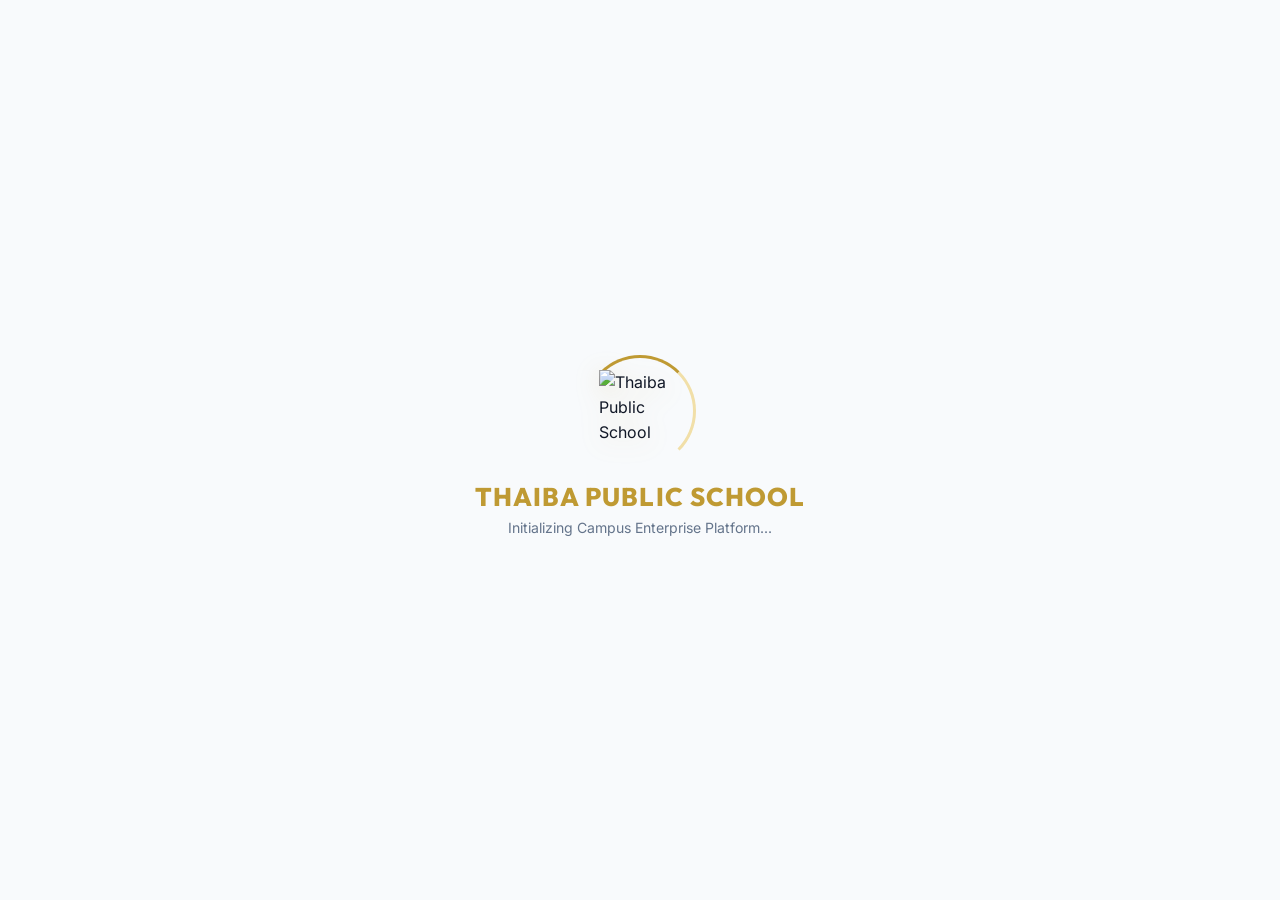
==== index.html @ f855c152 "Sync latest updates from TMS ERP: clean routing, split-screen login, enhanced modules, export utils," ====
<!DOCTYPE html>
<html lang="en">
<head>
  <meta charset="UTF-8">
  <meta name="viewport" content="width=device-width, initial-scale=1.0">
  <title>THAIBA PUBLIC SCHOOL — Enterprise Management Suite</title>
  <link rel="icon" type="image/png" href="./tps-logo.png">
  <link rel="apple-touch-icon" href="./tps-logo.png">
  <link rel="manifest" href="./manifest.json">
  <meta name="theme-color" content="#BF9A33">
  <meta name="apple-mobile-web-app-capable" content="yes">
  <meta name="apple-mobile-web-app-status-bar-style" content="default">
  <meta name="apple-mobile-web-app-title" content="TPS ERP">
  <link rel="stylesheet" href="app.css">
  <script src="https://unpkg.com/lucide@latest"></script>
  <script src="https://cdn.jsdelivr.net/npm/@supabase/supabase-js@2"></script>
  <script src="https://cdnjs.cloudflare.com/ajax/libs/qrcodejs/1.0.0/qrcode.min.js"></script>
</head>
<body>
  <div id="app-root">
    <div style="height: 100vh; display: flex; align-items: center; justify-content: center; flex-direction: column; gap: 20px; background: #f8fafc;">
      <div class="tms-animated-loader">
        <div class="tms-loader-emblem-wrap" style="position: relative; width: 100px; height: 100px; display: flex; align-items: center; justify-content: center;">
          <div class="tms-loader-aura"></div>
          <img src="tps-logo.png" alt="Thaiba Public School" class="tms-loader-img" style="width: 82px; height: 82px; object-fit: contain; position: relative; z-index: 2;">
        </div>
        <div style="font-family: 'Outfit', sans-serif; font-size: 1.6rem; font-weight: 800; color: #BF9A33; letter-spacing: 0.04em; margin-top: 16px;">
          THAIBA PUBLIC SCHOOL
        </div>
        <p class="tms-loader-text" style="color: #64748b; font-size: 0.88rem; margin: 0;">Initializing Campus Enterprise Platform...</p>
      </div>
    </div>
  </div>

  <script type="module" src="app.js"></script>
  <script>
    if ('serviceWorker' in navigator) {
      window.addEventListener('load', () => {
        navigator.serviceWorker.register('./sw.js')
          .then((reg) => {
            reg.update().catch(() => {});
          })
          .catch((err) => console.log('SW registration skipped:', err));
      });
    }
  </script>
</body>
</html>
---- app.css ----
/* ==========================================================================
   THAIBA PUBLIC SCHOOL — Enterprise Design Engine & Print Engine
   UI/UX PRO-MAX: Ultra-Luxury Light Theme, Micro-Animations, Glassmorphism,
   High-Precision Typography, Smooth Transitions & A4 Document Engine
   ========================================================================== */

@import url('https://fonts.googleapis.com/css2?family=Inter:wght@300;400;500;600;700;800&family=JetBrains+Mono:wght@400;500;600;700&family=Outfit:wght@400;500;600;700;800;900&family=Plus+Jakarta+Sans:wght@300;400;500;600;700;800;900&display=swap');

:root {
  /* Exact Specified Visual Identity Tokens */
  --bg-canvas: #F7F9FC;
  --bg-canvas-subtle: #EDF2F7;
  --surface: #FFFFFF;
  --bg-card: #FFFFFF;
  --bg-card-hover: #FFFFFF;
  --bg-sidebar: #FFFFFF;
  --bg-topbar: rgba(255, 255, 255, 0.92);
  --bg-subtle: #F7F9FC;

  /* Brand & Semantic Colors */
  --primary: #BF9A33;
  --primary-hover: #A68326;
  --primary-light: #FBF7EE;
  --primary-subtle: #FDFBF7;
  --primary-dark: #7A611C;
  --primary-glow: rgba(191, 154, 51, 0.22);

  --text-primary: #111827;
  --text-main: #111827;
  --text-secondary: #64748B;
  --text-muted: #64748B;
  --text-subtle: #94A3B8;

  --border: #E8EDF3;
  --border-color: #E8EDF3;
  --border-subtle: #F1F5F9;
  --border-focus: #BF9A33;

  --success: #BF9A33;
  --warning: #F59E0B;
  --danger: #EF4444;
  --info: #3B82F6;
  --accent: #8B5CF6;

  /* Additional Palette Accents */
  --sapphire: #3B82F6;
  --sapphire-light: #EFF6FF;
  --emerald: #BF9A33;
  --emerald-light: #DCFCE7;
  --amber: #F59E0B;
  --amber-light: #FEF3C7;
  --rose: #EF4444;
  --rose-light: #FEE2E2;
  --purple: #8B5CF6;
  --purple-light: #F5F3FF;

  /* Premium Linear/Stripe Multi-Layer Shadows */
  --shadow-xs: 0 1px 2px rgba(17, 24, 39, 0.04);
  --shadow-sm: 0 1px 3px rgba(17, 24, 39, 0.05), 0 1px 2px rgba(17, 24, 39, 0.03);
  --shadow-md: 0 4px 14px -2px rgba(17, 24, 39, 0.06), 0 2px 6px -1px rgba(17, 24, 39, 0.03);
  --shadow-lg: 0 10px 25px -4px rgba(17, 24, 39, 0.08), 0 4px 10px -2px rgba(17, 24, 39, 0.03);
  --shadow-xl: 0 20px 35px -6px rgba(17, 24, 39, 0.10), 0 8px 16px -4px rgba(17, 24, 39, 0.04);
  --shadow-glow: 0 0 24px rgba(191, 154, 51, 0.22);

  /* Typography Stacks */
  --font-sans: 'Inter', system-ui, -apple-system, BlinkMacSystemFont, "Segoe UI", Roboto, sans-serif;
  --font-display: 'Inter', -apple-system, BlinkMacSystemFont, "Segoe UI", Roboto, sans-serif;
  --font-mono: 'JetBrains Mono', monospace;

  /* Layout Constants */
  --sidebar-width: 260px;
  --sidebar-collapsed-width: 72px;
  --topbar-height: 72px;
  --content-max-width: 1600px;
  --radius-xs: 6px;
  --radius-sm: 8px;
  --radius-md: 10px;
  --radius-lg: 16px;
  --radius-xl: 20px;
  --radius-full: 9999px;

  /* Transitions */
  --transition-fast: 0.15s cubic-bezier(0.4, 0, 0.2, 1);
  --transition-smooth: 0.25s cubic-bezier(0.16, 1, 0.3, 1);
  --transition-spring: 0.35s cubic-bezier(0.34, 1.56, 0.64, 1);
}

/* Institutional Color Theme Accents (All Light Luxury) */
[data-theme="sapphire"] {
  --primary-h: 217;
  --primary: #2563eb;
  --primary-hover: #1d4ed8;
  --primary-light: #eff6ff;
  --primary-subtle: #f0f7ff;
  --primary-dark: #1e40af;
  --border-focus: #2563eb;
  --shadow-glow: 0 0 24px rgba(37, 99, 235, 0.25);
}

[data-theme="burgundy"] {
  --primary-h: 350;
  --primary: #991b1b;
  --primary-hover: #7f1d1d;
  --primary-light: #fee2e2;
  --primary-subtle: #fef2f2;
  --primary-dark: #7f1d1d;
  --border-focus: #991b1b;
  --shadow-glow: 0 0 24px rgba(153, 27, 27, 0.25);
}

/* Base Reset & Smooth Scroll */
*, *::before, *::after {
  box-sizing: border-box;
  margin: 0;
  padding: 0;
}

html {
  scroll-behavior: smooth;
  height: 100%;
}

body {
  height: 100%;
  font-family: var(--font-sans);
  background-color: var(--bg-canvas);
  color: var(--text-main);
  line-height: 1.55;
  -webkit-font-smoothing: antialiased;
  -moz-osx-font-smoothing: grayscale;
  overflow-x: hidden;
  position: relative;
}

/* Luxury Light Ambient Mesh Background */
.ambient-mesh {
  position: fixed;
  inset: 0;
  pointer-events: none;
  z-index: -1;
  overflow: hidden;
  opacity: 0.75;
}

.mesh-glow-1 {
  position: absolute;
  top: -160px;
  right: -80px;
  width: 700px;
  height: 700px;
  border-radius: 50%;
  background: radial-gradient(circle, rgba(191, 154, 51, 0.10) 0%, rgba(191, 154, 51, 0) 70%);
  filter: blur(80px);
  animation: floatOrb 18s ease-in-out infinite alternate;
}

.mesh-glow-2 {
  position: absolute;
  bottom: -200px;
  left: 5%;
  width: 750px;
  height: 750px;
  border-radius: 50%;
  background: radial-gradient(circle, rgba(37, 99, 235, 0.07) 0%, rgba(37, 99, 235, 0) 70%);
  filter: blur(90px);
  animation: floatOrb2 22s ease-in-out infinite alternate;
}

@keyframes floatOrb {
  0% { transform: translate(0, 0) scale(1); }
  50% { transform: translate(-30px, 40px) scale(1.05); }
  100% { transform: translate(20px, -20px) scale(0.96); }
}

@keyframes floatOrb2 {
  0% { transform: translate(0, 0) scale(1); }
  50% { transform: translate(40px, -30px) scale(1.08); }
  100% { transform: translate(-20px, 30px) scale(0.95); }
}

/* Subtle Geometric Dot Pattern Overlay */
body::before {
  content: '';
  position: fixed;
  inset: 0;
  background-image: radial-gradient(rgba(148, 163, 184, 0.18) 1px, transparent 1px);
  background-size: 24px 24px;
  pointer-events: none;
  z-index: -1;
  opacity: 0.6;
}

/* Headings & Display Fonts */
h1, h2, h3, h4, h5, h6 {
  font-family: var(--font-display);
  font-weight: 700;
  letter-spacing: -0.025em;
  color: var(--text-main);
  line-height: 1.25;
}

code, pre, .font-mono {
  font-family: var(--font-mono);
  letter-spacing: -0.01em;
}

a {
  color: inherit;
  text-decoration: none;
  transition: color var(--transition-fast);
}

/* ==========================================================================
   APP SHELL LAYOUT (Ultra-Crisp Light Architecture)
   ========================================================================== */
.app-container {
  display: flex;
  height: 100vh;
  overflow: hidden;
  background: var(--bg-canvas);
}

/* Sidebar */
.app-sidebar {
  width: var(--sidebar-width);
  background: #ffffff;
  color: #1e293b;
  display: flex;
  flex-direction: column;
  flex-shrink: 0;
  border-right: 1px solid var(--border-color);
  transition: width var(--transition-smooth), transform var(--transition-smooth);
  z-index: 50;
  box-shadow: 2px 0 16px rgba(15, 23, 42, 0.02);
}

.sidebar-header {
  height: var(--topbar-height);
  display: flex;
  align-items: center;
  justify-content: space-between;
  gap: 12px;
  padding: 0 16px;
  border-bottom: 1px solid var(--border-color);
  background: linear-gradient(180deg, #ffffff 0%, #fcfdfe 100%);
  position: relative;
}

.sidebar-brand-box {
  display: flex;
  align-items: center;
  gap: 12px;
  min-width: 0;
  flex: 1;
}

.sidebar-collapse-btn {
  width: 28px;
  height: 28px;
  border-radius: 6px;
  border: 1px solid var(--border-color);
  background: #ffffff;
  color: #64748b;
  display: inline-flex;
  align-items: center;
  justify-content: center;
  cursor: pointer;
  transition: all 0.15s ease;
  padding: 0;
  flex-shrink: 0;
}

.sidebar-collapse-btn:hover {
  background: #FBF7EE;
  color: #BF9A33;
  border-color: #a7f3d0;
  transform: scale(1.06);
}

.sidebar-collapse-btn i, .sidebar-collapse-btn svg {
  width: 16px;
  height: 16px;
}

.brand-badge {
  background: linear-gradient(135deg, #BF9A33 0%, #8C6E1E 100%);
  color: #fff;
  font-family: var(--font-display);
  font-weight: 900;
  font-size: 1.05rem;
  padding: 8px 12px;
  border-radius: var(--radius-md);
  box-shadow: 0 4px 14px rgba(191, 154, 51, 0.35);
  display: inline-flex;
  align-items: center;
  justify-content: center;
  position: relative;
  overflow: hidden;
}

.brand-badge::after {
  content: '';
  position: absolute;
  top: -50%;
  left: -50%;
  width: 200%;
  height: 200%;
  background: linear-gradient(60deg, transparent 40%, rgba(255, 255, 255, 0.25) 50%, transparent 60%);
  transform: rotate(25deg);
  animation: shineSheen 6s infinite;
}

@keyframes shineSheen {
  0%, 80% { transform: translateX(-100%) rotate(25deg); }
  100% { transform: translateX(100%) rotate(25deg); }
}

.brand-info h2 {
  font-size: 0.95rem;
  color: #0f172a;
  letter-spacing: 0.03em;
  font-weight: 800;
  line-height: 1.2;
}

.brand-info p {
  font-size: 0.72rem;
  color: #64748b;
  font-weight: 500;
}

.sidebar-nav {
  flex: 1;
  overflow-y: auto;
  padding: 16px 12px;
}

.sidebar-nav::-webkit-scrollbar {
  width: 4px;
}
.sidebar-nav::-webkit-scrollbar-thumb {
  background: #cbd5e1;
  border-radius: 4px;
}

.sidebar-group-title {
  font-size: 0.68rem;
  text-transform: uppercase;
  letter-spacing: 0.08em;
  color: #94a3b8;
  padding: 12px 14px 6px;
  font-weight: 800;
}

.nav-item {
  display: flex;
  align-items: center;
  gap: 12px;
  padding: 10px 14px;
  border-radius: var(--radius-md);
  color: #475569;
  font-size: 0.88rem;
  font-weight: 600;
  transition: all var(--transition-fast);
  margin-bottom: 3px;
  cursor: pointer;
  position: relative;
  border: 1px solid transparent;
}

.nav-item:hover {
  background: #f8fafc;
  color: #0f172a;
  border-color: #f1f5f9;
  transform: translateX(3px);
}

.nav-item.active {
  background: linear-gradient(90deg, #FBF7EE 0%, #FDFBF7 100%);
  color: #8C6E1E;
  font-weight: 700;
  border-color: #d1fae5;
  box-shadow: 0 2px 8px rgba(191, 154, 51, 0.08);
}

.nav-item.active::before {
  content: '';
  position: absolute;
  left: 0;
  top: 15%;
  bottom: 15%;
  width: 4px;
  border-radius: 0 4px 4px 0;
  background: #BF9A33;
}

.nav-item i, .nav-item svg {
  width: 18px;
  height: 18px;
  flex-shrink: 0;
  transition: transform var(--transition-fast);
}

.nav-item:hover i, .nav-item:hover svg {
  transform: scale(1.1);
  color: var(--primary);
}

.sidebar-footer {
  padding: 12px 14px;
  border-top: 1px solid var(--border-color);
  background: #fafbfc;
}

.user-footer-wrap {
  display: flex;
  align-items: center;
  justify-content: space-between;
  gap: 8px;
  width: 100%;
}

.user-mini-card {
  display: flex;
  align-items: center;
  gap: 10px;
}

.user-mini-card img {
  width: 38px;
  height: 38px;
  border-radius: var(--radius-full);
  border: 2px solid #BF9A33;
  object-fit: cover;
  box-shadow: 0 2px 8px rgba(0, 0, 0, 0.08);
}

.user-details-mini .name {
  font-size: 0.85rem;
  font-weight: 700;
  color: #0f172a;
}

.user-details-mini .role {
  font-size: 0.72rem;
  color: #64748b;
  font-weight: 500;
}

/* App Main Body */
.app-main {
  flex: 1;
  display: flex;
  flex-direction: column;
  min-width: 0;
  height: 100vh;
  overflow: hidden;
}

/* Topbar */
.app-topbar {
  height: var(--topbar-height);
  background: var(--bg-topbar);
  backdrop-filter: blur(16px);
  -webkit-backdrop-filter: blur(16px);
  border-bottom: 1px solid var(--border-color);
  display: flex;
  align-items: center;
  justify-content: space-between;
  padding: 0 28px;
  z-index: 40;
  flex-shrink: 0;
  box-shadow: 0 1px 4px rgba(15, 23, 42, 0.02);
}

.topbar-left {
  display: flex;
  align-items: center;
  gap: 16px;
}

.icon-btn {
  background: #ffffff;
  border: 1px solid var(--border-color);
  width: 40px;
  height: 40px;
  border-radius: var(--radius-md);
  display: inline-flex;
  align-items: center;
  justify-content: center;
  color: var(--text-muted);
  cursor: pointer;
  transition: all var(--transition-fast);
  box-shadow: var(--shadow-xs);
}

.icon-btn:hover {
  background: #ffffff;
  color: var(--text-main);
  border-color: #cbd5e1;
  box-shadow: var(--shadow-sm);
  transform: translateY(-1px);
}

.icon-btn:active {
  transform: scale(0.96);
}

.search-bar-trigger {
  display: flex;
  align-items: center;
  gap: 12px;
  background: #ffffff;
  border: 1.5px solid var(--border-color);
  padding: 8px 16px;
  border-radius: 12px;
  color: var(--text-muted);
  font-size: 0.86rem;
  font-weight: 500;
  cursor: pointer;
  width: 380px;
  max-width: 100%;
  transition: all var(--transition-fast);
  box-shadow: 0 1px 3px rgba(15, 23, 42, 0.03);
}

.search-bar-trigger:hover {
  border-color: #BF9A33;
  background: #fcfdfd;
  box-shadow: 0 0 0 3px rgba(191, 154, 51, 0.08), 0 2px 8px rgba(15, 23, 42, 0.04);
  color: var(--text-main);
  transform: translateY(-1px);
}

.kbd-shortcut {
  margin-left: auto;
  font-family: var(--font-mono);
  font-size: 0.7rem;
  background: #f1f5f9;
  border: 1px solid #e2e8f0;
  padding: 2px 7px;
  border-radius: 6px;
  color: #64748b;
  font-weight: 700;
  letter-spacing: 0.03em;
}

.topbar-right {
  display: flex;
  align-items: center;
  gap: 12px;
}

.ticker-badge {
  display: flex;
  align-items: center;
  gap: 8px;
  background: #FBF7EE;
  border: 1px solid #bbf7d0;
  color: #166534;
  font-size: 0.78rem;
  font-weight: 700;
  padding: 6px 14px;
  border-radius: var(--radius-full);
  box-shadow: 0 1px 3px rgba(191, 154, 51, 0.08);
}

/* App Viewport Container */
.app-viewport {
  flex: 1;
  overflow-y: auto;
  padding: 30px;
  position: relative;
  animation: viewportEnter 0.35s cubic-bezier(0.16, 1, 0.3, 1);
}

@keyframes viewportEnter {
  from {
    opacity: 0;
    transform: translateY(6px);
  }
  to {
    opacity: 1;
    transform: translateY(0);
  }
}

.app-viewport::-webkit-scrollbar {
  width: 6px;
}
.app-viewport::-webkit-scrollbar-thumb {
  background: #cbd5e1;
  border-radius: 6px;
}

/* ==========================================================================
   CARDS, CONTAINERS & GLASSMORPHISM
   ========================================================================== */
.card {
  background: #ffffff;
  border: 1px solid var(--border-color);
  border-radius: var(--radius-lg);
  padding: 24px;
  box-shadow: var(--shadow-sm);
  transition: all var(--transition-smooth);
  position: relative;
  overflow: visible;
}

.card:hover {
  box-shadow: var(--shadow-md);
  border-color: #cbd5e1;
  transform: translateY(-1.5px);
}

.card-header {
  display: flex;
  align-items: center;
  justify-content: space-between;
  margin-bottom: 20px;
  padding-bottom: 14px;
  border-bottom: 1px solid #f1f5f9;
  flex-wrap: wrap;
  gap: 12px;
}

.card-title {
  font-size: 1.2rem;
  font-weight: 800;
  letter-spacing: -0.02em;
  color: #0f172a;
}

.card-desc {
  font-size: 0.85rem;
  color: var(--text-muted);
  margin-top: 2px;
}

/* ==========================================================================
   KPI SUMMARY CARDS (Pro-Max Visuals)
   ========================================================================== */
.kpi-grid {
  display: grid;
  grid-template-columns: repeat(auto-fit, minmax(230px, 1fr));
  gap: 20px;
  margin-bottom: 28px;
}

.kpi-card {
  background: #ffffff;
  border: 1px solid var(--border-color);
  border-radius: var(--radius-lg);
  padding: 22px;
  display: flex;
  align-items: center;
  gap: 18px;
  position: relative;
  overflow: hidden;
  box-shadow: var(--shadow-sm);
  transition: all var(--transition-smooth);
}

.kpi-card::after {
  content: '';
  position: absolute;
  top: 0;
  left: 0;
  right: 0;
  height: 3px;
  background: transparent;
  transition: background var(--transition-smooth);
}

.kpi-card:hover {
  transform: translateY(-3px);
  box-shadow: var(--shadow-lg);
  border-color: #cbd5e1;
}

.kpi-card:hover::after {
  background: linear-gradient(90deg, #BF9A33, #38bdf8);
}

.kpi-icon {
  width: 52px;
  height: 52px;
  border-radius: var(--radius-md);
  display: flex;
  align-items: center;
  justify-content: center;
  font-size: 1.4rem;
  flex-shrink: 0;
  box-shadow: 0 4px 12px rgba(0, 0, 0, 0.05);
  transition: transform var(--transition-fast);
}

.kpi-card:hover .kpi-icon {
  transform: scale(1.08);
}

.kpi-emerald { background: #FBF7EE; color: #BF9A33; border: 1px solid #bbf7d0; }
.kpi-blue { background: #eff6ff; color: #2563eb; border: 1px solid #bfdbfe; }
.kpi-amber { background: #fffbeb; color: #d97706; border: 1px solid #fde68a; }
.kpi-rose { background: #fef2f2; color: #dc2626; border: 1px solid #fecaca; }
.kpi-purple { background: #f5f3ff; color: #7c3aed; border: 1px solid #ddd6fe; }

.kpi-meta h3 {
  font-size: 1.75rem;
  font-weight: 800;
  line-height: 1.1;
  font-family: var(--font-display);
  color: #0f172a;
}

.kpi-meta p {
  font-size: 0.82rem;
  color: #64748b;
  font-weight: 600;
  margin-top: 2px;
}

/* ==========================================================================
   BADGES & PILLS
   ========================================================================== */
.badge {
  display: inline-flex;
  align-items: center;
  gap: 6px;
  padding: 4px 11px;
  font-size: 0.74rem;
  font-weight: 700;
  border-radius: var(--radius-full);
  letter-spacing: 0.02em;
  line-height: 1.25;
}

.badge-success { background: #FBF7EE; color: #166534; border: 1px solid #bbf7d0; }
.badge-warning { background: #fffbeb; color: #b45309; border: 1px solid #fde68a; }
.badge-danger { background: #fef2f2; color: #991b1b; border: 1px solid #fecaca; }
.badge-info { background: #eff6ff; color: #1e40af; border: 1px solid #bfdbfe; }
.badge-secondary { background: #f1f5f9; color: #475569; border: 1px solid #e2e8f0; }

.badge-gold {
  background: linear-gradient(135deg, #fef08a 0%, #fde047 100%);
  color: #713f12;
  font-weight: 800;
  border: 1px solid #facc15;
  box-shadow: 0 2px 6px rgba(234, 179, 8, 0.2);
}

/* ==========================================================================
   BUTTONS (Ultra-Tactile Light Styling)
   ========================================================================== */
.btn {
  display: inline-flex;
  align-items: center;
  justify-content: center;
  gap: 8px;
  padding: 9px 18px;
  font-size: 0.88rem;
  font-weight: 600;
  border-radius: var(--radius-md);
  border: 1px solid transparent;
  cursor: pointer;
  transition: all var(--transition-fast);
  font-family: var(--font-sans);
  user-select: none;
  white-space: nowrap;
}

.btn i, .btn svg {
  width: 16px;
  height: 16px;
}

.btn-primary {
  background: linear-gradient(135deg, #BF9A33 0%, #8C6E1E 100%);
  color: #ffffff;
  border-color: #8C6E1E;
  box-shadow: 0 2px 6px rgba(191, 154, 51, 0.25), 0 4px 14px rgba(191, 154, 51, 0.2);
}

.btn-primary:hover {
  background: linear-gradient(135deg, #A68326 0%, #7A611C 100%);
  box-shadow: 0 4px 12px rgba(191, 154, 51, 0.35), 0 8px 24px rgba(191, 154, 51, 0.25);
  transform: translateY(-1.5px);
}

.btn-primary:active {
  transform: translateY(0) scale(0.98);
}

.btn-secondary {
  background: #ffffff;
  border-color: var(--border-color);
  color: #334155;
  box-shadow: var(--shadow-xs);
}

.btn-secondary:hover {
  background: #f8fafc;
  color: #0f172a;
  border-color: #cbd5e1;
  box-shadow: var(--shadow-sm);
  transform: translateY(-1px);
}

.btn-secondary:active {
  transform: translateY(0) scale(0.98);
}

.btn-sm {
  padding: 6px 12px;
  font-size: 0.78rem;
  border-radius: var(--radius-sm);
}

.btn-sm i, .btn-sm svg {
  width: 14px;
  height: 14px;
}

/* ==========================================================================
   INTERACTIVE DATA TABLES (Clean High-Contrast Compact Roster)
   ========================================================================== */
.table-responsive {
  width: 100%;
  overflow-x: auto;
  -webkit-overflow-scrolling: touch;
  border-radius: var(--radius-md);
  position: relative;
}

.tms-table {
  width: 100%;
  border-collapse: separate;
  border-spacing: 0;
  font-size: 0.82rem;
}

.tms-table th {
  background: #f8fafc;
  color: #475569;
  font-size: 0.72rem;
  font-weight: 800;
  text-transform: uppercase;
  letter-spacing: 0.05em;
  padding: 10px 12px;
  text-align: left;
  border-bottom: 2px solid var(--border-color);
  white-space: nowrap;
}

.tms-table td {
  padding: 10px 12px;
  border-bottom: 1px solid #f1f5f9;
  color: #1e293b;
  vertical-align: middle;
  transition: background var(--transition-fast);
  font-size: 0.82rem;
}

.tms-table tr:hover td {
  background: #f8fafc;
}

.tms-table tr:last-child td {
  border-bottom: none;
}

/* ==========================================================================
   PREMIUM SEGMENTED PILL TABS & SUB-TABS (Mobile App & Reels Showcase)
   ========================================================================== */
.tms-tab-rail-wrapper {
  width: 100%;
  overflow-x: auto;
  scrollbar-width: none;
  -webkit-overflow-scrolling: touch;
  padding: 2px 0 10px 0;
  margin-bottom: 16px;
}
.tms-tab-rail-wrapper::-webkit-scrollbar {
  display: none;
}

.tms-segmented-tabs {
  display: inline-flex;
  align-items: center;
  background: #f1f5f9;
  padding: 4px;
  border-radius: 14px;
  border: 1px solid #e2e8f0;
  gap: 4px;
  box-shadow: inset 0 2px 4px rgba(15, 23, 42, 0.03);
  max-width: 100%;
  white-space: nowrap;
}

.tms-tab-pill {
  display: inline-flex;
  align-items: center;
  gap: 8px;
  padding: 8px 16px;
  border-radius: 10px;
  font-family: var(--font-sans);
  font-size: 0.84rem;
  font-weight: 600;
  color: #64748b;
  background: transparent;
  border: none;
  cursor: pointer;
  transition: all 0.22s cubic-bezier(0.16, 1, 0.3, 1);
  text-decoration: none;
  white-space: nowrap;
  user-select: none;
}

.tms-tab-pill:hover {
  color: #0f172a;
  background: rgba(255, 255, 255, 0.65);
}

.tms-tab-pill.active {
  background: #ffffff;
  color: #BF9A33;
  font-weight: 700;
  box-shadow: 0 4px 14px rgba(15, 23, 42, 0.08), 0 1px 3px rgba(15, 23, 42, 0.04);
  transform: translateY(-1px);
}

.tms-tab-pill i, .tms-tab-pill svg {
  width: 16px;
  height: 16px;
}

.tms-tab-pill .tab-badge {
  display: inline-flex;
  align-items: center;
  justify-content: center;
  font-size: 0.72rem;
  font-weight: 700;
  padding: 2px 7px;
  border-radius: 9999px;
  background: #e2e8f0;
  color: #475569;
  line-height: 1;
  transition: all 0.2s ease;
}

.tms-tab-pill.active .tab-badge {
  background: rgba(191, 154, 51, 0.12);
  color: #BF9A33;
}

/* Sub-tabs Segmented Row */
.tms-subtab-rail {
  display: flex;
  align-items: center;
  gap: 6px;
  overflow-x: auto;
  scrollbar-width: none;
  padding: 4px 0 14px 0;
  margin-bottom: 14px;
  border-bottom: 1px solid var(--border-color);
}
.tms-subtab-rail::-webkit-scrollbar {
  display: none;
}

.tms-subtab-pill {
  display: inline-flex;
  align-items: center;
  gap: 6px;
  padding: 6px 14px;
  border-radius: 8px;
  font-size: 0.8rem;
  font-weight: 600;
  color: #64748b;
  background: #f8fafc;
  border: 1px solid #e2e8f0;
  cursor: pointer;
  transition: all 0.18s ease;
  white-space: nowrap;
}

.tms-subtab-pill:hover {
  background: #ffffff;
  color: #1e293b;
  border-color: #cbd5e1;
}

.tms-subtab-pill.active {
  background: rgba(191, 154, 51, 0.08);
  color: #BF9A33;
  border-color: rgba(191, 154, 51, 0.3);
  font-weight: 700;
}

/* ==========================================================================
   ANIMATED LOGO LOADER & SPINNER HALO
   ========================================================================== */
.tms-animated-loader {
  display: flex;
  flex-direction: column;
  align-items: center;
  justify-content: center;
}

.tms-loader-emblem-wrap {
  position: relative;
  display: flex;
  align-items: center;
  justify-content: center;
}

.tms-loader-aura {
  position: absolute;
  inset: -6px;
  border-radius: 50%;
  border: 3px solid transparent;
  border-top-color: #BF9A33;
  border-right-color: #F1DFA8;
  animation: tmsSpinnerRing 1.1s cubic-bezier(0.5, 0, 0.5, 1) infinite;
}

.tms-loader-img {
  animation: tmsLogoBreathing 2s ease-in-out infinite;
  filter: drop-shadow(0 4px 12px rgba(191, 154, 51, 0.22));
}

@keyframes tmsSpinnerRing {
  0% { transform: rotate(0deg); }
  100% { transform: rotate(360deg); }
}

@keyframes tmsLogoBreathing {
  0%, 100% { transform: scale(1); filter: drop-shadow(0 4px 10px rgba(191, 154, 51, 0.2)); }
  50% { transform: scale(1.07); filter: drop-shadow(0 8px 22px rgba(191, 154, 51, 0.38)); }
}

@keyframes tmsTextPulse {
  0%, 100% { opacity: 0.75; transform: scale(0.99); }
  50% { opacity: 1; transform: scale(1); }
}

/* ==========================================================================
   FORMS & INPUTS
   ========================================================================== */
.form-group {
  margin-bottom: 16px;
}

.form-label {
  display: block;
  font-size: 0.82rem;
  font-weight: 700;
  color: #334155;
  margin-bottom: 6px;
}

.form-input, .form-select, .form-textarea {
  width: 100%;
  padding: 10px 14px;
  border-radius: var(--radius-md);
  border: 1px solid var(--border-color);
  background: #ffffff;
  color: #0f172a;
  font-family: var(--font-sans);
  font-size: 0.88rem;
  transition: all var(--transition-fast);
  outline: none;
  box-shadow: var(--shadow-xs);
}

.form-input:focus, .form-select:focus, .form-textarea:focus {
  border-color: #BF9A33;
  box-shadow: 0 0 0 3px rgba(191, 154, 51, 0.15);
  background: #ffffff;
}

.form-input::placeholder, .form-textarea::placeholder {
  color: #94a3b8;
}

/* ==========================================================================
   MODAL WINDOW & SPRING ANIMATIONS
   ========================================================================== */
.modal-overlay {
  position: fixed;
  inset: 0;
  background: rgba(15, 23, 42, 0.55);
  backdrop-filter: blur(8px);
  -webkit-backdrop-filter: blur(8px);
  display: flex;
  align-items: center;
  justify-content: center;
  z-index: 100;
  opacity: 0;
  pointer-events: none;
  transition: opacity 0.25s ease;
  padding: 24px;
}

.modal-overlay.active {
  opacity: 1;
  pointer-events: auto;
}

.modal-window {
  background: #ffffff;
  border: 1px solid var(--border-color);
  border-radius: var(--radius-xl);
  max-width: 680px;
  width: 95vw;
  box-sizing: border-box;
  max-height: 90vh;
  overflow-y: auto;
  overflow-x: hidden;
  box-shadow: 0 20px 50px -10px rgba(15, 23, 42, 0.25);
  padding: 24px;
  transform: scale(0.95) translateY(12px);
  transition: transform 0.3s cubic-bezier(0.34, 1.56, 0.64, 1);
}

.modal-overlay.active .modal-window {
  transform: scale(1) translateY(0);
}

.modal-header {
  display: flex;
  justify-content: space-between;
  align-items: center;
  border-bottom: 1px solid #f1f5f9;
  padding-bottom: 14px;
  margin-bottom: 18px;
}

.modal-footer {
  display: flex;
  justify-content: flex-end;
  gap: 10px;
  border-top: 1px solid #f1f5f9;
  padding-top: 16px;
  margin-top: 20px;
}

/* ==========================================================================
   TOASTS (Float Springs)
   ========================================================================== */
#toast-container {
  position: fixed;
  bottom: 28px;
  right: 28px;
  z-index: 200;
  display: flex;
  flex-direction: column;
  gap: 12px;
}

.toast {
  background: #ffffff;
  border: 1px solid var(--border-color);
  border-radius: var(--radius-md);
  box-shadow: var(--shadow-xl);
  padding: 13px 20px;
  display: flex;
  align-items: center;
  gap: 12px;
  font-size: 0.88rem;
  font-weight: 600;
  min-width: 300px;
  animation: toastSlideIn 0.35s cubic-bezier(0.16, 1, 0.3, 1);
}

@keyframes toastSlideIn {
  from {
    opacity: 0;
    transform: translateX(30px);
  }
  to {
    opacity: 1;
    transform: translateX(0);
  }
}

.toast-success { border-left: 4px solid #BF9A33; color: #166534; }
.toast-danger, .toast-error { border-left: 4px solid #ef4444; color: #991b1b; }
.toast-warning { border-left: 4px solid #f59e0b; color: #b45309; }
.toast-info { border-left: 4px solid #2563eb; color: #1e40af; }

/* Spinners */
.spin {
  animation: spin 1s linear infinite;
}
@keyframes spin {
  100% { transform: rotate(360deg); }
}

/* ==========================================================================
   SKELETON SHIMMER & LOADING STATES
   ========================================================================== */
.tms-skeleton {
  position: relative;
  overflow: hidden;
}

.skeleton-line {
  background: linear-gradient(90deg, #F1F5F9 25%, #E2E8F0 50%, #F1F5F9 75%);
  background-size: 200% 100%;
  animation: skeletonShimmer 1.5s infinite;
  border-radius: 6px;
}

@keyframes skeletonShimmer {
  0% { background-position: 200% 0; }
  100% { background-position: -200% 0; }
}

/* ==========================================================================
   INTERACTIVE SVG CHARTS & DATA VIZ
   ========================================================================== */
.tms-svg-chart-wrap {
  position: relative;
}

.tms-svg-chart-wrap svg {
  display: block;
}

.chart-bar-group rect:hover {
  filter: brightness(1.1);
  transform: translateY(-2px);
}

.chart-point-group:hover circle {
  r: 6.5;
  stroke-width: 3.5;
  filter: drop-shadow(0 2px 6px rgba(191, 154, 51, 0.4));
}

/* ==========================================================================
   ACTIVITY TIMELINE
   ========================================================================== */
.tms-timeline {
  display: flex;
  flex-direction: column;
  gap: 16px;
  position: relative;
}

.tms-timeline::before {
  content: '';
  position: absolute;
  top: 14px;
  bottom: 14px;
  left: 17px;
  width: 2px;
  background: var(--border-color);
  z-index: 1;
}

.tms-timeline-item {
  display: flex;
  align-items: flex-start;
  gap: 14px;
  position: relative;
  z-index: 2;
}

.tms-timeline-badge {
  width: 36px;
  height: 36px;
  border-radius: 50%;
  background: #ffffff;
  border: 2px solid var(--border-color);
  display: flex;
  align-items: center;
  justify-content: center;
  flex-shrink: 0;
  box-shadow: var(--shadow-xs);
  transition: all var(--transition-fast);
}

.tms-timeline-item:hover .tms-timeline-badge {
  border-color: var(--primary);
  transform: scale(1.1);
}

.tms-timeline-content {
  flex: 1;
  min-width: 0;
  background: #ffffff;
  border: 1px solid var(--border-color);
  border-radius: 10px;
  padding: 10px 14px;
  box-shadow: var(--shadow-xs);
  transition: all var(--transition-fast);
}

.tms-timeline-item:hover .tms-timeline-content {
  border-color: #cbd5e1;
  box-shadow: var(--shadow-sm);
}

.tms-timeline-title {
  font-size: 0.86rem;
  font-weight: 700;
  color: var(--text-primary);
  margin-bottom: 2px;
}

.tms-timeline-meta {
  font-size: 0.76rem;
  color: var(--text-secondary);
  display: flex;
  align-items: center;
  gap: 8px;
}

/* ==========================================================================
   A4 PRINT STYLESHEET — High-DPI Luxury Document & Admit Card Engine
   ========================================================================== */
.a4-preview-container {
  background: #ffffff;
  color: #000000;
  width: 210mm;
  min-height: 297mm;
  margin: 0 auto;
  padding: 12mm 15mm;
  box-shadow: 0 10px 40px rgba(0, 0, 0, 0.15);
  border: 1px solid #d1d5db;
  font-family: 'Plus Jakarta Sans', sans-serif;
  box-sizing: border-box;
  position: relative;
}

.letter-boxes-row {
  display: flex;
  gap: 0;
  border-top: 1px solid #000;
  border-bottom: 1px solid #000;
  border-left: 1px solid #000;
}

.letter-box {
  flex: 1;
  height: 24px;
  border-right: 1px solid #000;
  display: flex;
  align-items: center;
  justify-content: center;
  font-family: 'JetBrains Mono', monospace;
  font-size: 11px;
  font-weight: 700;
  text-transform: uppercase;
}

.perforated-cut {
  border-top: 1.5px dashed #000;
  position: relative;
  margin: 18px 0 14px;
  text-align: center;
}

.perforated-cut::after {
  content: '✂ — — — — — — — — — — — — — — — — TEAR OFF FOR ADMIT CARD — — — — — — — — — — — — — — — — ✂';
  position: absolute;
  top: -9px;
  left: 50%;
  transform: translateX(-50%);
  background: #fff;
  padding: 0 12px;
  font-size: 9.5px;
  font-weight: 700;
  letter-spacing: 0.05em;
  color: #333;
}

@media print {
  @page {
    size: A4 portrait;
    margin: 10mm 12mm 12mm 12mm;
  }

  *, *::before, *::after {
    -webkit-print-color-adjust: exact !important;
    print-color-adjust: exact !important;
  }

  html, body {
    background: #ffffff !important;
    color: #0f172a !important;
    margin: 0 !important;
    padding: 0 !important;
  }

  .app-sidebar,
  .app-topbar,
  .sidebar-backdrop,
  .ambient-mesh,
  #toast-container,
  .no-print,
  .btn,
  .floating-action-bar,
  .mobile-bottom-nav,
  .modal-overlay:not(.active),
  .modal-header,
  .modal-footer,
  .modal-close {
    display: none !important;
  }

  .app-main, .app-viewport {
    padding: 0 !important;
    margin: 0 !important;
    overflow: visible !important;
    height: auto !important;
  }

  /* When printing from an active modal, isolate modal contents */
  .modal-overlay.active {
    position: static !important;
    background: transparent !important;
    padding: 0 !important;
    margin: 0 !important;
    width: 100% !important;
    height: auto !important;
    overflow: visible !important;
    box-shadow: none !important;
  }

  .modal-overlay.active .modal-card,
  .modal-overlay.active .modal-container,
  .modal-overlay.active .modal-content {
    background: transparent !important;
    border: none !important;
    box-shadow: none !important;
    width: 100% !important;
    max-width: 100% !important;
    padding: 0 !important;
    margin: 0 !important;
    overflow: visible !important;
  }

  /* Clean A4 document preview */
  .a4-preview-container {
    box-shadow: none !important;
    border: none !important;
    width: 100% !important;
    min-height: auto !important;
    padding: 0 !important;
    margin: 0 !important;
  }

  /* Tables, Cards and Avoid Break Rules */
  table {
    page-break-inside: auto;
  }

  tr, .card, .pvc-id-card-pair, .avoid-break, .credentials-badge-box {
    page-break-inside: avoid !important;
    break-inside: avoid !important;
  }

  /* Batch ID Cards Print Styling */
  .pvc-card-side {
    -webkit-print-color-adjust: exact !important;
    print-color-adjust: exact !important;
    box-shadow: none !important;
  }

  .id-card-wrapper {
    page-break-inside: avoid !important;
    break-inside: avoid !important;
  }
}

/* ==========================================================================
   MOBILE NATIVE APP EXPERIENCE & RESPONSIVE LAYOUTS
   ========================================================================== */
.mobile-bottom-nav {
  display: none;
  position: fixed;
  bottom: 0;
  left: 0;
  right: 0;
  height: 64px;
  background: rgba(255, 255, 255, 0.92);
  backdrop-filter: blur(20px) saturate(180%);
  -webkit-backdrop-filter: blur(20px) saturate(180%);
  border-top: 1px solid rgba(226, 232, 240, 0.9);
  z-index: 100;
  align-items: stretch;
  justify-content: space-around;
  padding: 4px 6px calc(4px + env(safe-area-inset-bottom, 0px)) 6px;
  box-shadow: 0 -4px 20px rgba(15, 23, 42, 0.07);
}

.mobile-nav-item {
  position: relative;
  display: flex;
  flex-direction: column;
  align-items: center;
  justify-content: center;
  gap: 2px;
  text-decoration: none;
  color: #64748b;
  font-size: 0.69rem;
  font-weight: 600;
  padding: 4px 8px;
  border-radius: 12px;
  transition: all 0.18s cubic-bezier(0.4, 0, 0.2, 1);
  background: transparent;
  border: none;
  cursor: pointer;
  flex: 1;
  min-width: 0;
  -webkit-tap-highlight-color: transparent;
  user-select: none;
}

.mobile-nav-item::before {
  content: '';
  position: absolute;
  top: -4px;
  left: 50%;
  transform: translateX(-50%) scaleX(0);
  width: 24px;
  height: 3px;
  background: #BF9A33;
  border-radius: 0 0 4px 4px;
  transition: transform 0.2s cubic-bezier(0.4, 0, 0.2, 1);
}

.mobile-nav-item i, .mobile-nav-item svg {
  width: 20px;
  height: 20px;
  transition: transform 0.18s cubic-bezier(0.4, 0, 0.2, 1), color 0.18s ease;
}

.mobile-nav-item:active {
  transform: scale(0.93);
}

.mobile-nav-item.active {
  color: #BF9A33;
  background: rgba(191, 154, 51, 0.08);
}

.mobile-nav-item.active::before {
  transform: translateX(-50%) scaleX(1);
}

.mobile-nav-item.active i, .mobile-nav-item.active svg {
  transform: translateY(-1px) scale(1.08);
  color: #BF9A33;
}

/* ==========================================================================
   ADMISSION & GENERAL GUIDELINES VIDEO EMBED
   ========================================================================== */
.instruction-video-wrapper {
  transition: max-height 0.25s ease;
}

.instruction-video-wrapper .video-aspect-box {
  position: relative;
  width: 100%;
  height: 0;
  overflow: hidden;
  background: #000;
  transition: padding-bottom 0.25s ease, max-height 0.25s ease;
}

.instruction-video-wrapper.ratio-landscape .video-aspect-box {
  padding-bottom: 56.25% !important;
  max-height: none !important;
}

.instruction-video-wrapper.ratio-portrait .video-aspect-box {
  padding-bottom: 177.77% !important;
  max-height: min(76vh, 600px) !important;
}

.instruction-video-wrapper.ratio-auto .video-aspect-box {
  padding-bottom: 56.25%;
}

@media (max-width: 640px) {
  .instruction-video-wrapper.ratio-auto .video-aspect-box {
    padding-bottom: 160% !important;
    max-height: 72vh !important;
  }

  .instruction-video-wrapper.ratio-portrait .video-aspect-box {
    padding-bottom: 177.77% !important;
    max-height: 75vh !important;
  }
}

@media (min-width: 993px) {
  .mobile-only {
    display: none !important;
  }

  .desktop-only {
    display: inline-flex !important;
  }

  .app-sidebar {
    transition: width 0.22s cubic-bezier(0.4, 0, 0.2, 1);
  }

  /* Desktop Collapsible Sidebar */
  .app-sidebar.collapsed {
    width: 76px !important;
  }

  .app-sidebar.collapsed .sidebar-header {
    padding: 0 10px;
    justify-content: center;
  }

  .app-sidebar.collapsed .brand-info {
    display: none !important;
  }

  .app-sidebar.collapsed .sidebar-collapse-btn {
    position: absolute;
    right: -13px;
    top: 50%;
    transform: translateY(-50%);
    z-index: 60;
    box-shadow: 0 2px 8px rgba(15, 23, 42, 0.16);
    background: #ffffff;
    border-radius: 50%;
    width: 26px;
    height: 26px;
  }

  .app-sidebar.collapsed .sidebar-collapse-btn:hover {
    transform: translateY(-50%) scale(1.15);
  }

  .app-sidebar.collapsed .sidebar-group-title {
    opacity: 0;
    height: 0;
    padding: 0;
    margin: 8px 0;
    border-top: 1px solid var(--border-color);
    overflow: hidden;
  }

  .app-sidebar.collapsed .sidebar-nav {
    padding: 14px 8px;
    overflow-x: hidden;
  }

  .app-sidebar.collapsed .nav-item {
    justify-content: center;
    padding: 10px 0;
    margin-bottom: 6px;
    border-radius: 8px;
    position: relative;
  }

  .app-sidebar.collapsed .nav-item span {
    display: none !important;
  }

  .app-sidebar.collapsed .nav-item i,
  .app-sidebar.collapsed .nav-item svg {
    margin: 0;
    width: 20px;
    height: 20px;
    transition: transform 0.15s ease;
  }

  .app-sidebar.collapsed .nav-item:hover {
    transform: none;
    background: #FBF7EE;
  }

  .app-sidebar.collapsed .nav-item:hover i,
  .app-sidebar.collapsed .nav-item:hover svg {
    transform: scale(1.15);
  }

  /* Tooltip on hover in collapsed mode */
  .app-sidebar.collapsed .nav-item::after {
    content: attr(data-tooltip);
    position: absolute;
    left: calc(100% + 12px);
    top: 50%;
    transform: translateY(-50%) translateX(-4px);
    background: #0f172a;
    color: #ffffff;
    font-size: 0.78rem;
    font-weight: 600;
    padding: 6px 12px;
    border-radius: 6px;
    white-space: nowrap;
    pointer-events: none;
    opacity: 0;
    visibility: hidden;
    transition: opacity 0.15s ease, transform 0.15s ease;
    box-shadow: 0 4px 16px rgba(15, 23, 42, 0.22);
    z-index: 1000;
  }

  .app-sidebar.collapsed .nav-item:hover::after {
    opacity: 1;
    visibility: visible;
    transform: translateY(-50%) translateX(0);
  }

  /* Collapsed Footer */
  .app-sidebar.collapsed .sidebar-footer {
    padding: 12px 6px;
  }

  .app-sidebar.collapsed .user-footer-wrap {
    flex-direction: column;
    gap: 8px;
    align-items: center;
  }

  .app-sidebar.collapsed .user-details-mini {
    display: none !important;
  }

  .app-sidebar.collapsed #btn-logout {
    width: 32px;
    height: 32px;
  }
}

@media (max-width: 992px) {
  .desktop-only {
    display: none !important;
  }
  .mobile-only {
    display: inline-flex !important;
  }

  .app-sidebar {
    position: fixed;
    top: 0;
    bottom: 0;
    left: 0;
    transform: translateX(-100%);
    box-shadow: var(--shadow-2xl);
  }

  .app-sidebar.open {
    transform: translateX(0);
  }

  .sidebar-backdrop {
    position: fixed;
    inset: 0;
    background: rgba(15, 23, 42, 0.45);
    backdrop-filter: blur(4px);
    z-index: 45;
    display: none;
  }

  .sidebar-backdrop.active {
    display: block;
  }

  .a4-preview-container {
    width: 100%;
    min-height: auto;
    padding: 16px;
  }
}

@media (max-width: 768px) {
  .mobile-bottom-nav {
    display: flex !important;
  }

  .app-viewport {
    padding: 16px 14px 90px 14px !important;
  }

  .app-topbar {
    padding: 0 14px !important;
    height: 56px !important;
  }

  .ticker-badge {
    display: none !important;
  }

  .search-bar-trigger {
    width: auto !important;
    padding: 6px 10px !important;
  }
  .search-bar-trigger span {
    display: none !important;
  }
  .search-bar-trigger::after {
    content: "Search...";
    font-size: 0.8rem;
    color: var(--text-muted);
  }
  .kbd-shortcut {
    display: none !important;
  }

  .card {
    padding: 16px 14px !important;
    border-radius: 14px !important;
    margin-bottom: 14px !important;
  }

  .kpi-grid {
    grid-template-columns: repeat(2, 1fr) !important;
    gap: 8px !important;
  }

  .kpi-card {
    padding: 12px 10px !important;
  }

  .kpi-card h3 {
    font-size: 1.25rem !important;
  }

  /* Bottom sheet modal on mobile */
  .modal-overlay {
    align-items: flex-end !important;
    padding: 0 !important;
  }

  .tms-modal {
    width: 100% !important;
    max-width: 100% !important;
    border-radius: 20px 20px 0 0 !important;
    max-height: 88vh !important;
    margin: 0 !important;
    animation: mobileModalSheet 0.28s cubic-bezier(0.16, 1, 0.3, 1) !important;
  }

  @keyframes mobileModalSheet {
    from { transform: translateY(100%); }
    to { transform: translateY(0); }
  }

  .tms-segmented-tabs {
    border-radius: 10px;
    padding: 3px;
  }
  .tms-tab-pill {
    padding: 6px 12px;
    font-size: 0.78rem;
  }

  .form-input, .form-select, .btn {
    min-height: 42px;
  }
}

/* ==========================================================================
   MOBILE HEADER MENU & NOTIFICATION IMPROVEMENTS
   ========================================================================== */
.mobile-header-menu-btn {
  display: none;
}

@media (max-width: 992px) {
  .mobile-header-menu-btn {
    display: inline-flex;
    align-items: center;
    justify-content: center;
    width: 38px;
    height: 38px;
    border-radius: 10px;
    border: 1px solid var(--border-color);
    background: var(--bg-card);
    color: var(--text-main);
    cursor: pointer;
    margin-right: 8px;
    flex-shrink: 0;
    transition: all 0.2s cubic-bezier(0.4, 0, 0.2, 1);
  }
  .mobile-header-menu-btn:hover {
    background: var(--bg-hover);
    color: #BF9A33;
  }
  .mobile-header-menu-btn:active {
    transform: scale(0.92);
    background: rgba(191, 154, 51, 0.1);
  }
}

.notification-bell-btn {
  position: relative;
  display: inline-flex;
  align-items: center;
  justify-content: center;
  width: 40px;
  height: 40px;
  border-radius: 10px;
  background: var(--bg-card);
  border: 1px solid var(--border-color);
  color: var(--text-main);
  cursor: pointer;
  transition: all 0.2s cubic-bezier(0.4, 0, 0.2, 1);
}
.notification-bell-btn:hover {
  background: var(--bg-hover);
  color: #BF9A33;
  border-color: rgba(191, 154, 51, 0.3);
  box-shadow: 0 4px 12px rgba(191, 154, 51, 0.12);
}
.notification-bell-btn.has-unread {
  animation: bellGentleRing 4s ease-in-out infinite;
}
@keyframes bellGentleRing {
  0%, 90%, 100% { transform: rotate(0); }
  92% { transform: rotate(12deg); }
  94% { transform: rotate(-12deg); }
  96% { transform: rotate(8deg); }
  98% { transform: rotate(-4deg); }
}

.tms-notif-badge {
  position: absolute;
  top: -4px;
  right: -4px;
  background: #ef4444;
  color: #ffffff;
  font-size: 0.62rem;
  font-weight: 700;
  min-width: 18px;
  height: 18px;
  line-height: 18px;
  text-align: center;
  border-radius: 10px;
  padding: 0 4px;
  border: 2px solid var(--bg-card);
  box-shadow: 0 2px 6px rgba(239, 68, 68, 0.4);
  animation: badgePulse 2s infinite;
}
@keyframes badgePulse {
  0% { transform: scale(1); box-shadow: 0 0 0 0 rgba(239, 68, 68, 0.5); }
  70% { transform: scale(1.05); box-shadow: 0 0 0 5px rgba(239, 68, 68, 0); }
  100% { transform: scale(1); box-shadow: 0 0 0 0 rgba(239, 68, 68, 0); }
}

/* ==========================================================================
   UNIVERSAL RESPONSIVE CARDS SYSTEM (Zero Side-Scroll on Desktop & Mobile)
   ========================================================================== */
.tms-view-toggle {
  display: inline-flex;
  align-items: center;
  background: var(--bg-card);
  border: 1px solid var(--border-color);
  border-radius: 8px;
  padding: 2px;
  gap: 2px;
}
.tms-view-toggle button {
  border: none;
  background: transparent;
  color: var(--text-muted);
  font-size: 0.8rem;
  font-weight: 600;
  padding: 5px 10px;
  border-radius: 6px;
  cursor: pointer;
  display: inline-flex;
  align-items: center;
  gap: 5px;
  transition: all 0.15s ease;
}
.tms-view-toggle button:hover {
  color: var(--text-main);
}
.tms-view-toggle button.active {
  background: #BF9A33;
  color: #ffffff;
  box-shadow: 0 2px 6px rgba(191, 154, 51, 0.25);
}

.tms-cards-grid {
  display: grid;
  grid-template-columns: repeat(auto-fill, minmax(320px, 1fr));
  gap: 16px;
  margin-top: 14px;
}

@media (max-width: 640px) {
  .tms-cards-grid {
    grid-template-columns: 1fr !important;
    gap: 12px;
  }
}

.tms-data-card {
  background: var(--bg-card);
  border: 1px solid var(--border-color);
  border-radius: 12px;
  padding: 16px;
  box-shadow: 0 2px 8px rgba(15, 23, 42, 0.04);
  transition: transform 0.2s ease, box-shadow 0.2s ease, border-color 0.2s ease;
  display: flex;
  flex-direction: column;
  position: relative;
}
.tms-data-card:hover {
  transform: translateY(-2px);
  border-color: rgba(191, 154, 51, 0.35);
  box-shadow: 0 6px 18px rgba(15, 23, 42, 0.08);
}
.tms-data-card-header {
  display: flex;
  justify-content: space-between;
  align-items: flex-start;
  gap: 10px;
  padding-bottom: 12px;
  border-bottom: 1px solid var(--border-color);
  margin-bottom: 12px;
}
.tms-data-card-title {
  font-size: 1.02rem;
  font-weight: 700;
  color: var(--text-main);
  line-height: 1.3;
}
.tms-data-card-subtitle {
  font-size: 0.8rem;
  color: var(--text-muted);
  margin-top: 2px;
}
.tms-data-card-body {
  display: grid;
  grid-template-columns: repeat(2, 1fr);
  gap: 10px 14px;
  flex: 1;
  margin-bottom: 14px;
}
.tms-data-card-row {
  display: flex;
  flex-direction: column;
  gap: 2px;
}
.tms-data-card-row.full-width {
  grid-column: 1 / -1;
}
.tms-data-card-label {
  font-size: 0.72rem;
  text-transform: uppercase;
  letter-spacing: 0.04em;
  color: var(--text-subtle);
  font-weight: 600;
}
.tms-data-card-value {
  font-size: 0.88rem;
  font-weight: 600;
  color: var(--text-main);
  word-break: break-word;
}
.tms-data-card-actions {
  display: flex;
  align-items: center;
  justify-content: flex-end;
  gap: 8px;
  padding-top: 10px;
  border-top: 1px dashed var(--border-color);
  flex-wrap: wrap;
}

/* ==========================================================================
   PREMIUM CONFIRMATION & ALERT MODAL DIALOGS (Zero Native Browser Alerts)
   ========================================================================== */
.tms-confirm-overlay {
  position: fixed;
  top: 0;
  left: 0;
  right: 0;
  bottom: 0;
  background: rgba(15, 23, 42, 0.65);
  backdrop-filter: blur(8px);
  -webkit-backdrop-filter: blur(8px);
  z-index: 10000;
  display: flex;
  align-items: center;
  justify-content: center;
  padding: 20px;
  opacity: 0;
  pointer-events: none;
  transition: opacity 0.22s cubic-bezier(0.16, 1, 0.3, 1);
}

.tms-confirm-overlay.active {
  opacity: 1;
  pointer-events: auto;
}

.tms-confirm-box {
  background: #ffffff;
  border: 1px solid rgba(226, 232, 240, 0.95);
  border-radius: 20px;
  max-width: 440px;
  width: 100%;
  padding: 30px 24px 22px 24px;
  text-align: center;
  box-shadow: 0 25px 60px -15px rgba(15, 23, 42, 0.3), 0 0 0 1px rgba(0, 0, 0, 0.05);
  transform: scale(0.92) translateY(12px);
  transition: transform 0.24s cubic-bezier(0.16, 1, 0.3, 1);
}

.tms-confirm-overlay.active .tms-confirm-box {
  transform: scale(1) translateY(0);
}

.tms-confirm-icon-wrap {
  width: 60px;
  height: 60px;
  border-radius: 18px;
  display: flex;
  align-items: center;
  justify-content: center;
  margin: 0 auto 16px auto;
  box-shadow: 0 6px 16px rgba(0, 0, 0, 0.06);
}

.tms-confirm-title {
  font-size: 1.25rem;
  font-weight: 700;
  color: #0f172a;
  margin: 0 0 8px 0;
  letter-spacing: -0.01em;
}

.tms-confirm-message {
  font-size: 0.92rem;
  color: #64748b;
  line-height: 1.55;
  margin: 0 0 24px 0;
  word-break: break-word;
}

.tms-confirm-actions {
  display: flex;
  gap: 10px;
  justify-content: flex-end;
}

.tms-confirm-actions .btn {
  flex: 1;
  justify-content: center;
  padding: 11px 16px;
  font-weight: 600;
  font-size: 0.92rem;
  border-radius: 10px;
}


/* ==========================================================================
   LOGIN PAGE — RESPONSIVE SPLIT-SCREEN AUTHENTICATION LAYOUT
   ========================================================================== */

/* Login Viewport Container */
.login-split-page {
  min-height: 100vh;
  min-height: 100dvh;
  width: 100%;
  display: flex;
  position: relative;
  overflow-x: hidden;
  background-color: var(--bg-canvas, #F7F9FC);
}

/* Ambient Background Glow */
.login-split-page .ambient-mesh {
  position: fixed;
  inset: 0;
  pointer-events: none;
  z-index: 1;
  overflow: hidden;
}

/* Desktop Split Layout: 1024px and above */
@media (min-width: 1024px) {
  .login-split-page {
    height: 100dvh;
    overflow: hidden;
    display: grid;
    grid-template-columns: 46% 54%;
  }

  .login-split-hero {
    display: flex;
    flex-direction: column;
    justify-content: space-between;
    padding: clamp(24px, 3.8vh, 48px) clamp(28px, 3.5vw, 52px) clamp(20px, 2.8vh, 36px) clamp(32px, 4vw, 64px);
    background: linear-gradient(145deg, #FDFBF7 0%, #F7F9FC 45%, #FFFFFF 100%);
    border-right: 1px solid var(--border-color, #E8EDF3);
    position: relative;
    z-index: 2;
    overflow-y: auto;
    scrollbar-width: thin;
    scrollbar-color: rgba(203, 213, 225, 0.6) transparent;
  }

  .login-split-form-panel {
    display: flex;
    flex-direction: column;
    align-items: center;
    justify-content: center;
    padding: 32px 36px;
    position: relative;
    z-index: 2;
    overflow-y: auto;
    height: 100%;
  }

  /* Hide mobile-only compact branding on desktop */
  .login-mobile-brand {
    display: none !important;
  }
}

/* Large Desktop (> 1440px) Enhancement */
@media (min-width: 1440px) {
  .login-split-page {
    grid-template-columns: 44% 56%;
  }
  .login-split-hero {
    padding: 60px 60px 44px 72px;
  }
  .login-split-form-panel {
    padding: 48px;
  }
}

/* Left Hero Branding Components */
.login-hero-content {
  max-width: 500px;
  margin: auto 0;
  display: flex;
  flex-direction: column;
  gap: clamp(14px, 2.2vh, 24px);
}

.login-hero-brand {
  display: flex;
  flex-direction: column;
  gap: 12px;
}

.login-hero-logo {
  display: inline-flex;
  align-items: center;
  justify-content: flex-start;
}

.login-hero-badge {
  display: inline-flex;
  align-items: center;
  gap: 8px;
  padding: 4px 12px;
  background: rgba(191, 154, 51, 0.08);
  border: 1px solid rgba(191, 154, 51, 0.2);
  border-radius: var(--radius-full, 9999px);
  color: #8C6E1E;
  font-size: 0.76rem;
  font-weight: 700;
  letter-spacing: 0.04em;
  text-transform: uppercase;
  width: fit-content;
}

.login-hero-badge .badge-dot {
  width: 6px;
  height: 6px;
  border-radius: 50%;
  background: #BF9A33;
  box-shadow: 0 0 0 3px rgba(191, 154, 51, 0.25);
}

.login-hero-title {
  font-size: 1.85rem;
  font-weight: 800;
  color: var(--text-primary, #111827);
  letter-spacing: -0.02em;
  line-height: 1.2;
  margin: 0;
}

.login-hero-sub {
  font-size: 0.84rem;
  color: #BF9A33;
  font-weight: 700;
  text-transform: uppercase;
  letter-spacing: 0.06em;
}

.login-hero-reg {
  font-size: 0.78rem;
  color: var(--text-muted, #64748B);
  margin-top: -4px;
}

.login-hero-heading {
  font-size: 1.12rem;
  font-weight: 700;
  color: var(--text-primary, #111827);
  line-height: 1.45;
  margin: 0 0 8px 0;
}

.login-hero-desc {
  font-size: 0.88rem;
  color: var(--text-muted, #64748B);
  line-height: 1.6;
  margin: 0;
}

/* Feature Showcase Cards on Left Hero */
.login-hero-features {
  display: flex;
  flex-direction: column;
  gap: clamp(8px, 1.2vh, 12px);
  margin-top: 2px;
}

.login-hero-feature-card {
  display: flex;
  align-items: center;
  gap: 12px;
  padding: clamp(9px, 1.4vh, 13px) 14px;
  background: rgba(255, 255, 255, 0.88);
  backdrop-filter: blur(8px);
  border: 1px solid var(--border-color, #E8EDF3);
  border-radius: var(--radius-md, 10px);
  box-shadow: 0 2px 6px rgba(17, 24, 39, 0.03);
  transition: transform 0.2s ease, box-shadow 0.2s ease, background-color 0.2s ease;
}

.login-hero-feature-card:hover {
  transform: translateY(-1px);
  box-shadow: var(--shadow-sm);
  background: #ffffff;
}

.login-hero-feature-icon {
  width: 38px;
  height: 38px;
  border-radius: 8px;
  display: flex;
  align-items: center;
  justify-content: center;
  flex-shrink: 0;
}

.login-hero-feature-icon.emerald {
  background: #DCFCE7;
  color: #BF9A33;
}

.login-hero-feature-icon.blue {
  background: #DBEAFE;
  color: #2563EB;
}

.login-hero-feature-icon.purple {
  background: #F3E8FF;
  color: #8B5CF6;
}

.login-hero-feature-text h4 {
  font-size: 0.88rem;
  font-weight: 700;
  color: var(--text-primary, #111827);
  margin: 0 0 2px 0;
}

.login-hero-feature-text p {
  font-size: 0.78rem;
  color: var(--text-muted, #64748B);
  margin: 0;
  line-height: 1.4;
}

.login-hero-footer {
  font-size: 0.76rem;
  color: var(--text-muted, #64748B);
  display: flex;
  align-items: center;
  gap: 8px;
  padding-top: 16px;
}

/* ==========================================================================
   LOGIN CARD & FORM STYLING
   ========================================================================== */

.login-card-wrapper {
  width: 100%;
  max-width: 440px;
  margin: auto;
}

.login-auth-card {
  width: 100%;
  background: var(--bg-surface, #FFFFFF);
  border: 1px solid var(--border-color, #E8EDF3);
  border-radius: var(--radius-lg, 16px);
  box-shadow: var(--shadow-lg);
  padding: 38px 34px;
  box-sizing: border-box;
}

.login-card-header {
  text-align: left;
  margin-bottom: 22px;
}

.login-card-title {
  font-size: 1.45rem;
  font-weight: 800;
  color: var(--text-primary, #111827);
  margin: 0 0 6px 0;
  letter-spacing: -0.01em;
}

.login-card-subtitle {
  font-size: 0.88rem;
  color: var(--text-muted, #64748B);
  margin: 0;
  line-height: 1.5;
}

/* Form Group Spacing & Consistency */
.login-form-group {
  margin-bottom: 18px;
}

.login-label-row {
  display: flex;
  justify-content: space-between;
  align-items: center;
  margin-bottom: 6px;
}

.login-label-row .form-label {
  margin-bottom: 0;
  font-size: 0.85rem;
  font-weight: 600;
  color: var(--text-primary, #111827);
}

.login-forgot-link {
  font-size: 0.8rem;
  color: #BF9A33;
  font-weight: 600;
  text-decoration: none;
  transition: color 0.15s ease;
}

.login-forgot-link:hover {
  color: #8C6E1E;
  text-decoration: underline;
}

/* Consistent Input Wrapping (50px to 54px Height) */
.login-input-wrap {
  position: relative;
  width: 100%;
  display: flex;
  align-items: center;
}

.login-input-wrap .login-input-icon {
  position: absolute;
  left: 14px;
  top: 50%;
  transform: translateY(-50%);
  width: 18px;
  height: 18px;
  color: var(--text-muted, #64748B);
  pointer-events: none;
  transition: color 0.15s ease;
  z-index: 2;
}

.login-input-wrap .form-input {
  height: 52px;
  width: 100%;
  padding-left: 42px;
  padding-right: 14px;
  font-size: 0.94rem;
  border-radius: var(--radius-md, 10px);
  border: 1px solid var(--border-color, #E8EDF3);
  background-color: #FFFFFF;
  color: var(--text-primary, #111827);
  transition: border-color 0.2s ease, box-shadow 0.2s ease;
  box-sizing: border-box;
}

.login-input-wrap .form-input:focus {
  border-color: #BF9A33;
  box-shadow: 0 0 0 3px rgba(191, 154, 51, 0.15);
  outline: none;
}

.login-input-wrap .form-input:focus ~ .login-input-icon {
  color: #BF9A33;
}

/* Password Input Specific */
.login-input-wrap.has-toggle .form-input {
  padding-right: 46px;
}

/* Integrated Password Visibility Toggle */
.login-password-toggle {
  position: absolute;
  right: 10px;
  top: 50%;
  transform: translateY(-50%);
  width: 34px;
  height: 34px;
  display: flex;
  align-items: center;
  justify-content: center;
  background: transparent;
  border: none;
  border-radius: 6px;
  color: var(--text-muted, #64748B);
  cursor: pointer;
  padding: 0;
  transition: color 0.15s ease, background-color 0.15s ease;
  z-index: 2;
}

.login-password-toggle:hover {
  color: var(--text-primary, #111827);
  background: var(--bg-hover, #F1F5F9);
}

.login-password-toggle i {
  width: 18px;
  height: 18px;
}

/* Helper Text */
.login-helper-text {
  font-size: 0.74rem;
  color: var(--text-subtle, #94A3B8);
  margin-top: 6px;
  line-height: 1.45;
  display: flex;
  align-items: flex-start;
  gap: 5px;
}

.login-helper-text .login-helper-icon {
  width: 13px;
  height: 13px;
  flex-shrink: 0;
  margin-top: 2px;
}

/* Primary Submit Button (Height 52px) */
.login-submit-btn {
  width: 100%;
  height: 52px;
  font-size: 0.96rem;
  font-weight: 700;
  display: flex;
  align-items: center;
  justify-content: center;
  gap: 8px;
  border-radius: var(--radius-md, 10px);
  margin-top: 22px;
  margin-bottom: 16px;
  transition: transform 0.15s ease, box-shadow 0.15s ease, background-color 0.15s ease;
}

.login-submit-btn:hover:not(:disabled) {
  transform: translateY(-1px);
  box-shadow: 0 4px 12px rgba(191, 154, 51, 0.28);
}

.login-submit-btn:active:not(:disabled) {
  transform: translateY(0);
}

/* Authentication Divider */
.login-divider {
  display: flex;
  align-items: center;
  margin: 18px 0;
  gap: 12px;
}

.login-divider-line {
  flex: 1;
  height: 1px;
  background-color: var(--border-color, #E8EDF3);
}

.login-divider-text {
  font-size: 0.74rem;
  font-weight: 600;
  text-transform: uppercase;
  letter-spacing: 0.06em;
  color: var(--text-subtle, #94A3B8);
  white-space: nowrap;
}

/* Google Sign In Button */
.login-google-btn {
  width: 100%;
  height: 50px;
  font-size: 0.92rem;
  display: flex;
  align-items: center;
  justify-content: center;
  gap: 10px;
  border-radius: var(--radius-md, 10px);
  font-weight: 600;
  background: #ffffff;
  border: 1px solid var(--border-color, #E8EDF3);
  color: #1e293b;
  box-shadow: 0 1px 3px rgba(0,0,0,0.05);
  cursor: pointer;
  transition: background-color 0.15s ease, border-color 0.15s ease, transform 0.15s ease;
}

.login-google-btn:hover:not(:disabled) {
  background-color: #F8FAFC;
  border-color: #CBD5E1;
  transform: translateY(-1px);
}

/* Institutional Footer */
.login-footer {
  margin-top: 22px;
  text-align: center;
}

.login-footer-text {
  font-size: 0.78rem;
  color: var(--text-muted, #64748B);
  font-weight: 600;
}

.login-footer-sub {
  font-size: 0.72rem;
  color: var(--text-subtle, #94A3B8);
  margin-top: 3px;
}

/* ==========================================================================
   TABLET RESPONSIVENESS (768px to 1023px)
   ========================================================================== */
@media (min-width: 768px) and (max-width: 1023px) {
  .login-split-page {
    flex-direction: column;
    align-items: center;
    justify-content: center;
    padding: 36px 24px;
    min-height: 100dvh;
  }

  .login-split-hero {
    display: none !important;
  }

  .login-split-form-panel {
    width: 100%;
    display: flex;
    flex-direction: column;
    align-items: center;
    justify-content: center;
    padding: 0;
  }

  .login-mobile-brand {
    display: flex;
    flex-direction: column;
    align-items: center;
    text-align: center;
    margin-bottom: 24px;
  }

  .login-card-wrapper {
    max-width: 460px;
    width: 100%;
  }

  .login-auth-card {
    padding: 36px 32px;
  }
}

/* ==========================================================================
   MOBILE RESPONSIVENESS (320px to 767px)
   ========================================================================== */
@media (max-width: 767px) {
  .login-split-page {
    flex-direction: column;
    align-items: center;
    justify-content: flex-start;
    padding: 24px 16px;
    min-height: 100dvh;
  }

  .login-split-hero {
    display: none !important;
  }

  .login-split-form-panel {
    width: 100%;
    display: flex;
    flex-direction: column;
    align-items: center;
    padding: 0;
    margin: auto 0;
  }

  .login-mobile-brand {
    display: flex;
    flex-direction: column;
    align-items: center;
    text-align: center;
    margin-bottom: 20px;
    width: 100%;
  }

  .login-card-wrapper {
    width: 100%;
    max-width: 440px;
  }

  .login-auth-card {
    padding: 28px 20px;
    border-radius: var(--radius-md, 12px);
  }

  .login-card-header {
    text-align: center;
    margin-bottom: 20px;
  }

  .login-card-title {
    font-size: 1.3rem;
  }

  .login-input-wrap .form-input {
    height: 50px;
    font-size: 0.92rem;
  }

  .login-submit-btn {
    height: 50px;
    font-size: 0.94rem;
  }

  .login-google-btn {
    height: 48px;
    font-size: 0.9rem;
  }
}

/* Small Mobile Screens (320px to 374px) */
@media (max-width: 374px) {
  .login-split-page {
    padding: 16px 12px;
  }

  .login-auth-card {
    padding: 22px 14px;
  }

  .login-card-title {
    font-size: 1.2rem;
  }

  .login-card-subtitle {
    font-size: 0.82rem;
  }

  .login-input-wrap .form-input {
    height: 48px;
    padding-left: 38px;
    font-size: 0.88rem;
  }

  .login-input-wrap .login-input-icon {
    left: 12px;
    width: 16px;
    height: 16px;
  }
}


/* ==========================================================================
   ONLINE ADMISSION PORTAL — RESPONSIVE REDESIGN & ADMIT CARD ENGINE
   ========================================================================== */

.admission-portal-wrapper {
  max-width: 1360px;
  margin: 0 auto;
  position: relative;
  z-index: 10;
}

/* Top Navigation Bar */
.admission-top-nav {
  display: flex;
  justify-content: space-between;
  align-items: center;
  margin-bottom: 20px;
  flex-wrap: wrap;
  gap: 12px;
}

/* Institutional Hero Banner */
.admission-hero-card {
  background: var(--bg-surface, #FFFFFF);
  border: 1px solid var(--border-color, #E8EDF3);
  border-radius: var(--radius-lg, 16px);
  box-shadow: var(--shadow-sm);
  padding: 24px 28px;
  margin-bottom: 22px;
  display: flex;
  justify-content: space-between;
  align-items: center;
  flex-wrap: wrap;
  gap: 20px;
  background-image: radial-gradient(circle at 100% 0%, rgba(191, 154, 51, 0.04) 0%, transparent 60%);
}

.admission-hero-brand {
  display: flex;
  align-items: center;
  gap: 18px;
}

.admission-hero-emblem {
  flex-shrink: 0;
  display: flex;
  align-items: center;
  justify-content: center;
}

.admission-hero-info {
  display: flex;
  flex-direction: column;
  gap: 4px;
}

.admission-hero-badge {
  display: inline-flex;
  align-items: center;
  gap: 6px;
  font-size: 0.72rem;
  font-weight: 700;
  text-transform: uppercase;
  letter-spacing: 0.05em;
  color: #8C6E1E;
  background: rgba(191, 154, 51, 0.08);
  border: 1px solid rgba(191, 154, 51, 0.2);
  padding: 2px 10px;
  border-radius: 9999px;
  width: fit-content;
  margin-bottom: 2px;
}

.admission-hero-badge .badge-dot {
  width: 6px;
  height: 6px;
  border-radius: 50%;
  background: #BF9A33;
}

.admission-hero-title {
  font-size: 1.5rem;
  font-weight: 800;
  color: var(--text-primary, #111827);
  letter-spacing: -0.02em;
  margin: 0;
  line-height: 1.25;
}

.admission-hero-sub {
  font-size: 0.86rem;
  color: #BF9A33;
  font-weight: 700;
  margin: 0;
  display: flex;
  align-items: center;
  flex-wrap: wrap;
  gap: 6px;
}

.admission-hero-sub .session-pill {
  color: #8C6E1E;
  background: #DCFCE7;
  padding: 1px 8px;
  border-radius: 6px;
  font-weight: 700;
  font-size: 0.82rem;
}

.admission-hero-reg {
  font-size: 0.75rem;
  color: var(--text-muted, #64748B);
  margin-top: 2px;
}

.admission-hero-actions {
  display: flex;
  align-items: center;
  gap: 10px;
  flex-wrap: wrap;
}

/* Horizontal Progress Step Indicator */
.admission-progress-wrapper {
  margin-bottom: 24px;
  background: var(--bg-surface, #FFFFFF);
  border: 1px solid var(--border-color, #E8EDF3);
  border-radius: var(--radius-lg, 16px);
  padding: 14px 20px;
  box-shadow: var(--shadow-sm);
}

/* Desktop Horizontal Stepper (>= 768px) */
.wizard-desktop-stepper {
  display: flex;
  align-items: center;
  justify-content: space-between;
  width: 100%;
  gap: 6px;
}

@media (max-width: 767px) {
  .wizard-desktop-stepper {
    display: none !important;
  }
}

.wizard-step-node {
  display: flex;
  align-items: center;
  gap: 8px;
  cursor: default;
  user-select: none;
  transition: all 0.2s ease;
  flex-shrink: 0;
}

.wizard-step-node.completed {
  cursor: pointer;
}

.wizard-step-node.completed:hover .wizard-step-title {
  color: #8C6E1E;
}

.wizard-step-circle {
  width: 30px;
  height: 30px;
  border-radius: 50%;
  background: var(--bg-subtle, #F1F5F9);
  color: var(--text-muted, #64748B);
  border: 1.5px solid var(--border-color, #E8EDF3);
  display: flex;
  align-items: center;
  justify-content: center;
  font-size: 0.78rem;
  font-weight: 700;
  transition: all 0.2s ease;
  flex-shrink: 0;
}

.wizard-step-node.active .wizard-step-circle {
  background: #BF9A33;
  color: #ffffff;
  border-color: #BF9A33;
  box-shadow: 0 0 0 3px rgba(191, 154, 51, 0.2);
}

.wizard-step-node.completed .wizard-step-circle {
  background: #DCFCE7;
  color: #8C6E1E;
  border-color: #86EFAC;
}

.wizard-step-title {
  font-size: 0.8rem;
  font-weight: 600;
  color: var(--text-muted, #64748B);
  white-space: nowrap;
  transition: color 0.2s ease;
}

.wizard-step-node.active .wizard-step-title {
  color: var(--text-primary, #111827);
  font-weight: 700;
}

.wizard-step-line {
  flex: 1;
  height: 2px;
  background: var(--border-color, #E8EDF3);
  margin: 0 4px;
  min-width: 14px;
  transition: background 0.2s ease;
}

.wizard-step-line.completed {
  background: #86EFAC;
}

/* Mobile Stepper Navigation (< 768px) */
.wizard-mobile-stepper {
  display: none;
  width: 100%;
}

@media (max-width: 767px) {
  .wizard-mobile-stepper {
    display: block;
  }
}

.wizard-mobile-bar-top {
  display: flex;
  justify-content: space-between;
  align-items: center;
  margin-bottom: 6px;
  gap: 10px;
}

.wizard-mobile-badge {
  font-size: 0.74rem;
  font-weight: 800;
  color: #8C6E1E;
  background: #DCFCE7;
  border: 1px solid #BBF7D0;
  padding: 3px 10px;
  border-radius: 9999px;
  font-family: var(--font-mono, monospace);
  flex-shrink: 0;
}

.wizard-mobile-select {
  font-size: 0.78rem;
  font-weight: 600;
  padding: 4px 8px;
  border-radius: 8px;
  border: 1px solid var(--border-color, #E8EDF3);
  background: var(--bg-surface, #FFFFFF);
  color: var(--text-primary, #111827);
  max-width: 160px;
  outline: none;
}

.wizard-mobile-current-title {
  font-size: 1.1rem;
  font-weight: 800;
  color: var(--text-primary, #111827);
  margin: 2px 0 8px 0;
  letter-spacing: -0.01em;
}

.wizard-mobile-track {
  height: 6px;
  width: 100%;
  background: #E2E8F0;
  border-radius: 9999px;
  overflow: hidden;
}

.wizard-mobile-fill {
  height: 100%;
  background: #BF9A33;
  border-radius: 9999px;
  transition: width 0.3s cubic-bezier(0.4, 0, 0.2, 1);
}

/* Step Panes */
.wizard-pane {
  display: none;
}

.wizard-pane.active {
  display: block;
  animation: wizardFadeIn 0.25s ease-out;
}

@keyframes wizardFadeIn {
  from {
    opacity: 0;
    transform: translateY(6px);
  }
  to {
    opacity: 1;
    transform: translateY(0);
  }
}

/* Wizard Navigation Footer */
.wizard-nav-footer {
  display: flex;
  justify-content: space-between;
  align-items: center;
  gap: 14px;
  margin-top: 26px;
  padding-top: 20px;
  border-top: 1px solid var(--border-color, #E8EDF3);
}

@media (max-width: 640px) {
  .wizard-nav-footer {
    flex-direction: column-reverse;
    gap: 10px;
  }
  .wizard-nav-footer .btn {
    width: 100% !important;
    justify-content: center;
  }
}

.btn-wizard-prev {
  min-width: 120px;
  height: 48px;
  font-weight: 600;
  display: inline-flex;
  align-items: center;
  justify-content: center;
  gap: 8px;
}

.btn-wizard-next {
  min-width: 140px;
  height: 48px;
  font-weight: 700;
  display: inline-flex;
  align-items: center;
  justify-content: center;
  gap: 8px;
  background: #BF9A33 !important;
  color: #ffffff !important;
  border: none;
  border-radius: var(--radius-md, 10px);
  box-shadow: 0 2px 8px rgba(191, 154, 51, 0.25);
  transition: all 0.2s ease;
}

.btn-wizard-next:hover {
  background: #8C6E1E !important;
  transform: translateY(-1px);
  box-shadow: 0 4px 12px rgba(191, 154, 51, 0.35);
}

/* Application Details (Date & Place) Grid */
.wizard-app-details-grid {
  display: grid;
  grid-template-columns: 1fr 1fr;
  gap: 18px;
}

@media (max-width: 640px) {
  .wizard-app-details-grid {
    grid-template-columns: 1fr;
    gap: 12px;
  }
}

/* Fee Structure Table & Card */
.wizard-fee-container {
  background: #F8FAFC;
  border: 1px solid var(--border-color, #E8EDF3);
  border-radius: var(--radius-md, 12px);
  padding: 20px;
  margin-bottom: 20px;
}

.wizard-fee-table-wrap {
  overflow-x: auto;
  margin: 16px 0;
  background: #ffffff;
  border-radius: 8px;
  border: 1px solid #E2E8F0;
}

.wizard-fee-table {
  width: 100%;
  border-collapse: collapse;
  font-size: 0.9rem;
}

.wizard-fee-table th {
  background: #F1F5F9;
  padding: 10px 14px;
  text-align: left;
  font-weight: 700;
  color: #334155;
  font-size: 0.78rem;
  text-transform: uppercase;
  letter-spacing: 0.04em;
  border-bottom: 1px solid #E2E8F0;
}

.wizard-fee-table td {
  padding: 12px 14px;
  border-bottom: 1px solid #F1F5F9;
}

.wizard-fee-notes {
  display: flex;
  align-items: flex-start;
  gap: 10px;
  background: #EFF6FF;
  border: 1px solid #BFDBFE;
  border-radius: 8px;
  padding: 12px 14px;
  font-size: 0.82rem;
  color: #1E40AF;
  line-height: 1.5;
}

/* Review Step Cards */
.wizard-review-card {
  background: var(--bg-surface, #FFFFFF);
  border: 1px solid var(--border-color, #E8EDF3);
  border-radius: var(--radius-md, 12px);
  padding: 18px 20px;
  margin-bottom: 16px;
  transition: border-color 0.2s ease;
}

.wizard-review-card:hover {
  border-color: #CBD5E1;
}

.wizard-review-header {
  display: flex;
  justify-content: space-between;
  align-items: center;
  margin-bottom: 14px;
  padding-bottom: 10px;
  border-bottom: 1px solid #F1F5F9;
}

.wizard-review-title {
  display: flex;
  align-items: center;
  gap: 8px;
  font-size: 0.96rem;
  font-weight: 800;
  color: var(--text-primary, #111827);
  margin: 0;
}

.btn-wizard-edit {
  font-size: 0.78rem;
  padding: 4px 10px;
  height: auto;
  border-radius: 6px;
  display: inline-flex;
  align-items: center;
  gap: 4px;
  color: #8C6E1E;
  background: #DCFCE7;
  border: 1px solid #86EFAC;
  cursor: pointer;
  font-weight: 700;
  transition: all 0.15s ease;
}

.btn-wizard-edit:hover {
  background: #BBF7D0;
  color: #14532D;
}

.wizard-review-grid {
  display: grid;
  grid-template-columns: repeat(auto-fill, minmax(220px, 1fr));
  gap: 12px 18px;
}

.wizard-review-item {
  display: flex;
  flex-direction: column;
  gap: 2px;
}

.wizard-review-label {
  font-size: 0.72rem;
  font-weight: 700;
  color: var(--text-muted, #64748B);
  text-transform: uppercase;
  letter-spacing: 0.03em;
}

.wizard-review-val {
  font-size: 0.88rem;
  font-weight: 600;
  color: var(--text-primary, #111827);
  word-break: break-word;
}

/* Validation Styling */
.form-input.is-invalid,
.form-select.is-invalid,
.admission-checkbox.is-invalid {
  border-color: #ef4444 !important;
  box-shadow: 0 0 0 3px rgba(239, 68, 68, 0.15) !important;
}

.field-error-msg {
  color: #ef4444;
  font-size: 0.74rem;
  margin-top: 4px;
  display: block;
  font-weight: 600;
}

/* Two-Column Grid Layout (Desktop >= 1024px) */
.admission-layout-grid {
  display: grid;
  grid-template-columns: 1fr 340px;
  gap: 24px;
  align-items: flex-start;
  margin-bottom: 32px;
}

@media (max-width: 1023px) {
  .admission-layout-grid {
    display: flex;
    flex-direction: column;
    gap: 20px;
  }

  .admission-side-column {
    display: contents;
  }

  .admission-photo-card {
    order: 1;
    width: 100%;
    margin-bottom: 20px;
  }

  .admission-main-column {
    order: 2;
    width: 100%;
  }

  .admission-side-card:not(.admission-photo-card) {
    order: 3;
    width: 100%;
    margin-bottom: 20px;
  }
}

/* Form Section Cards */
.admission-section-card {
  background: var(--bg-surface, #FFFFFF);
  border: 1px solid var(--border-color, #E8EDF3);
  border-radius: var(--radius-lg, 16px);
  box-shadow: var(--shadow-sm);
  padding: 28px;
  margin-bottom: 22px;
  transition: box-shadow 0.2s ease;
}

.admission-section-card:hover {
  box-shadow: var(--shadow-md);
}

.admission-section-header {
  display: flex;
  align-items: center;
  gap: 14px;
  margin-bottom: 22px;
  padding-bottom: 12px;
  border-bottom: 1px solid var(--border-color, #E8EDF3);
}

.admission-section-badge {
  width: 36px;
  height: 36px;
  border-radius: 10px;
  background: #DCFCE7;
  color: #8C6E1E;
  display: flex;
  align-items: center;
  justify-content: center;
  font-size: 0.92rem;
  font-weight: 800;
  font-family: var(--font-mono, monospace);
  flex-shrink: 0;
}

.admission-section-badge.declaration-badge {
  background: #FEF3C7;
  color: #B45309;
}

.admission-section-title {
  font-size: 1.15rem;
  font-weight: 800;
  color: var(--text-primary, #111827);
  margin: 0 0 2px 0;
  letter-spacing: -0.01em;
}

.admission-section-desc {
  font-size: 0.8rem;
  color: var(--text-muted, #64748B);
  margin: 0;
}

/* Fields Grid within Section Cards */
.admission-fields-grid {
  display: grid;
  grid-template-columns: repeat(2, 1fr);
  gap: 16px 20px;
}

@media (max-width: 640px) {
  .admission-fields-grid {
    grid-template-columns: 1fr;
  }
}

.admission-fields-grid .form-group.full-width {
  grid-column: 1 / -1;
}

.admission-fields-grid .form-input,
.admission-fields-grid .form-select {
  height: 50px;
  font-size: 0.92rem;
  border-radius: var(--radius-md, 10px);
  border: 1px solid var(--border-color, #E8EDF3);
  transition: border-color 0.15s ease, box-shadow 0.15s ease;
}

.admission-fields-grid textarea.form-input {
  height: auto;
  min-height: 80px;
}

.admission-fields-grid .form-input:focus,
.admission-fields-grid .form-select:focus {
  border-color: #BF9A33;
  box-shadow: 0 0 0 3px rgba(191, 154, 51, 0.15);
  outline: none;
}

/* Photograph Upload Box Component */
.admission-photo-card {
  text-align: center;
}

.admission-photo-dropzone {
  width: 140px;
  height: 175px;
  margin: 0 auto 14px auto;
  border: 2px dashed #BF9A33;
  border-radius: 12px;
  background: rgba(191, 154, 51, 0.03);
  display: flex;
  align-items: center;
  justify-content: center;
  overflow: hidden;
  cursor: pointer;
  padding: 8px;
  transition: all 0.2s ease;
  position: relative;
}

.admission-photo-dropzone:hover,
.admission-photo-dropzone.dragover {
  background: rgba(191, 154, 51, 0.08);
  border-color: #8C6E1E;
  transform: scale(1.02);
}

.admission-photo-placeholder {
  font-size: 0.72rem;
  color: var(--text-muted, #64748B);
  line-height: 1.4;
  text-align: center;
}

.admission-photo-preview {
  width: 100%;
  height: 100%;
  object-fit: cover;
  border-radius: 8px;
  display: none;
}

/* Side Column Cards */
.admission-side-card {
  background: var(--bg-surface, #FFFFFF);
  border: 1px solid var(--border-color, #E8EDF3);
  border-radius: var(--radius-lg, 16px);
  box-shadow: var(--shadow-sm);
  padding: 22px;
  margin-bottom: 20px;
}

.admission-side-card-header {
  display: flex;
  align-items: center;
  gap: 10px;
  margin-bottom: 10px;
}

.admission-side-card-header h4 {
  font-size: 0.94rem;
  font-weight: 700;
  color: var(--text-primary, #111827);
  margin: 0;
}

.side-card-icon {
  width: 18px;
  height: 18px;
}

.side-card-icon.emerald { color: #BF9A33; }
.side-card-icon.blue { color: #2563eb; }
.side-card-icon.green { color: #8C6E1E; }

.admission-side-card-text {
  font-size: 0.8rem;
  color: var(--text-muted, #64748B);
  line-height: 1.5;
  margin: 0;
}

.admission-side-checklist {
  list-style: none;
  padding: 0;
  margin: 0;
  display: flex;
  flex-direction: column;
  gap: 8px;
}

.admission-side-checklist li {
  display: flex;
  align-items: flex-start;
  gap: 8px;
  font-size: 0.78rem;
  color: var(--text-primary, #111827);
  line-height: 1.35;
}

.admission-side-checklist .check-icon {
  width: 14px;
  height: 14px;
  color: #BF9A33;
  flex-shrink: 0;
  margin-top: 2px;
}

.admission-helpline-contacts {
  display: flex;
  flex-direction: column;
  gap: 6px;
  margin: 10px 0;
}

.helpline-link {
  display: inline-flex;
  align-items: center;
  gap: 8px;
  font-family: var(--font-mono, monospace);
  font-size: 0.84rem;
  font-weight: 700;
  color: #BF9A33;
  text-decoration: none;
}

.helpline-link:hover {
  text-decoration: underline;
}

.admission-helpline-addr {
  font-size: 0.74rem;
  color: var(--text-muted, #64748B);
  display: flex;
  align-items: center;
  gap: 6px;
  margin-top: 6px;
}

/* Formal Declaration Box */
.admission-declaration-box {
  background: rgba(191, 154, 51, 0.04);
  border: 1px solid rgba(191, 154, 51, 0.25);
  border-left: 4px solid #BF9A33;
  border-radius: var(--radius-md, 10px);
  padding: 16px 18px;
  margin-bottom: 20px;
}

.admission-declaration-label {
  display: flex;
  gap: 12px;
  align-items: flex-start;
  cursor: pointer;
  font-size: 0.86rem;
  line-height: 1.55;
  color: var(--text-primary, #111827);
}

.admission-checkbox {
  width: 18px;
  height: 18px;
  margin-top: 3px;
  accent-color: #BF9A33;
  cursor: pointer;
  flex-shrink: 0;
}

.admission-declaration-meta-grid {
  display: grid;
  grid-template-columns: 1fr 1fr;
  gap: 16px;
  margin-bottom: 22px;
}

@media (max-width: 640px) {
  .admission-declaration-meta-grid {
    grid-template-columns: 1fr;
  }
}

.admission-signature-blocks {
  display: grid;
  grid-template-columns: 1fr 1fr;
  gap: 24px;
  margin-bottom: 24px;
  padding: 18px 0 10px;
  border-top: 1px dashed var(--border-color, #E8EDF3);
}

@media (max-width: 640px) {
  .admission-signature-blocks {
    grid-template-columns: 1fr;
    gap: 16px;
  }
}

.admission-signature-slot {
  text-align: center;
}

.admission-signature-line {
  border-bottom: 1.5px solid #0f172a;
  height: 36px;
  margin-bottom: 6px;
}

.admission-signature-slot span {
  font-size: 0.78rem;
  font-weight: 700;
  color: var(--text-muted, #64748B);
  text-transform: uppercase;
  letter-spacing: 0.04em;
}

.admission-submit-btn {
  width: 100%;
  height: 54px;
  font-size: 1.05rem;
  font-weight: 700;
  display: flex;
  align-items: center;
  justify-content: center;
  gap: 10px;
  border-radius: var(--radius-md, 10px);
  box-shadow: 0 4px 14px rgba(191, 154, 51, 0.25);
  transition: all 0.2s ease;
}

.admission-submit-btn:hover:not(:disabled) {
  transform: translateY(-1px);
  box-shadow: 0 6px 18px rgba(191, 154, 51, 0.35);
}

.admission-submit-note {
  font-size: 0.76rem;
  color: var(--text-muted, #64748B);
  text-align: center;
  margin-top: 10px;
  line-height: 1.45;
}

/* Perforated Cut Line for Tear-Off Slip */
.perforated-cut {
  border-top: 2px dashed #475569;
  margin: 18px 0 14px;
  position: relative;
  text-align: center;
}

.perforated-cut .cut-label {
  background: #ffffff;
  padding: 0 14px;
  position: relative;
  top: -9px;
  font-size: 9px;
  font-weight: 700;
  color: #475569;
  letter-spacing: 0.06em;
  text-transform: uppercase;
}

@media (max-width: 768px) {
  .admission-portal-wrapper {
    padding: 0 2px;
  }

  .admission-top-nav {
    flex-direction: column;
    align-items: stretch;
    gap: 12px;
  }

  .admission-top-nav > div {
    display: flex;
    justify-content: space-between;
    width: 100%;
    gap: 8px;
  }

  .admission-top-nav .btn {
    flex: 1;
    justify-content: center;
    font-size: 0.82rem;
    padding: 8px 10px;
  }

  .admission-hero-card {
    padding: 20px 16px;
    border-radius: 14px;
  }

  .admission-hero-brand {
    gap: 14px;
    align-items: flex-start;
  }

  .admission-hero-emblem {
    width: 48px;
    height: 48px;
  }

  .admission-hero-badge {
    white-space: normal;
    font-size: 0.68rem;
    line-height: 1.35;
    padding: 3px 8px;
  }

  .admission-hero-title {
    font-size: 1.25rem;
    line-height: 1.3;
  }

  .admission-hero-sub {
    font-size: 0.78rem;
    flex-wrap: wrap;
    gap: 6px;
  }

  .admission-hero-reg {
    font-size: 0.72rem;
    line-height: 1.4;
  }

  .admission-progress-wrapper {
    padding: 10px 12px;
    border-radius: 12px;
  }

  .admission-progress-rail {
    min-width: max-content;
    gap: 8px;
  }

  .admission-step {
    padding: 6px 10px;
    flex: 0 0 auto;
  }

  .admission-step-circle {
    width: 24px;
    height: 24px;
    font-size: 0.75rem;
  }

  .admission-step-label {
    font-size: 0.76rem;
  }

  .admission-section-card {
    padding: 18px 16px;
    border-radius: 14px;
    margin-bottom: 18px;
  }

  .admission-section-header {
    gap: 10px;
    margin-bottom: 16px;
    padding-bottom: 12px;
  }

  .admission-section-badge {
    width: 32px;
    height: 32px;
    font-size: 0.85rem;
    border-radius: 8px;
  }

  .admission-section-title {
    font-size: 1.05rem;
  }

  .admission-section-desc {
    font-size: 0.76rem;
  }

  .admission-fields-grid {
    grid-template-columns: 1fr;
    gap: 14px;
  }

  .admission-fields-grid .form-input,
  .admission-fields-grid .form-select {
    height: 46px;
    font-size: 0.88rem;
  }

  .admission-declaration-box {
    padding: 14px;
  }

  .admission-declaration-text {
    font-size: 0.82rem;
  }

  .admission-declaration-meta-grid {
    grid-template-columns: 1fr;
    gap: 12px;
  }

  .admission-signature-blocks {
    grid-template-columns: 1fr;
    gap: 18px;
    padding: 14px 0 8px;
  }

  .admission-submit-btn {
    height: 48px;
    font-size: 0.96rem;
  }

  .admission-side-card {
    padding: 18px 16px;
    border-radius: 14px;
  }
}
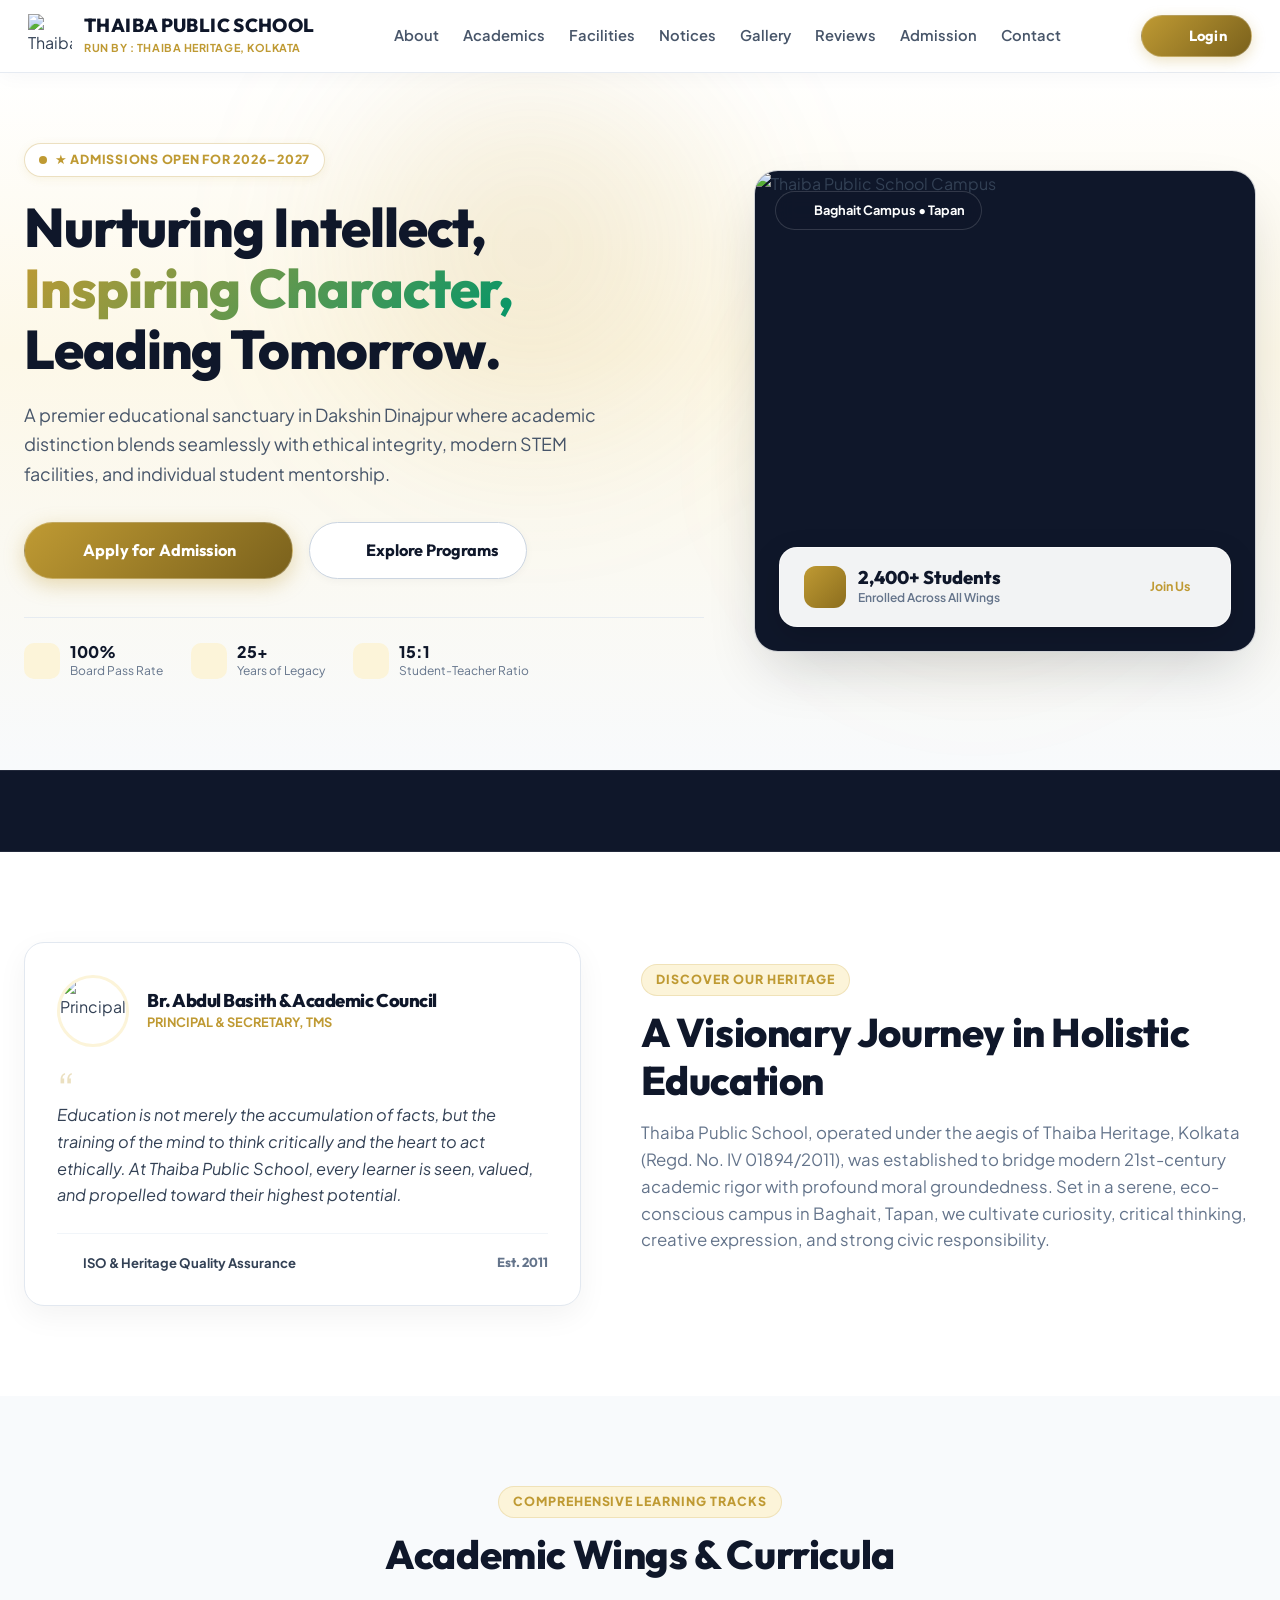
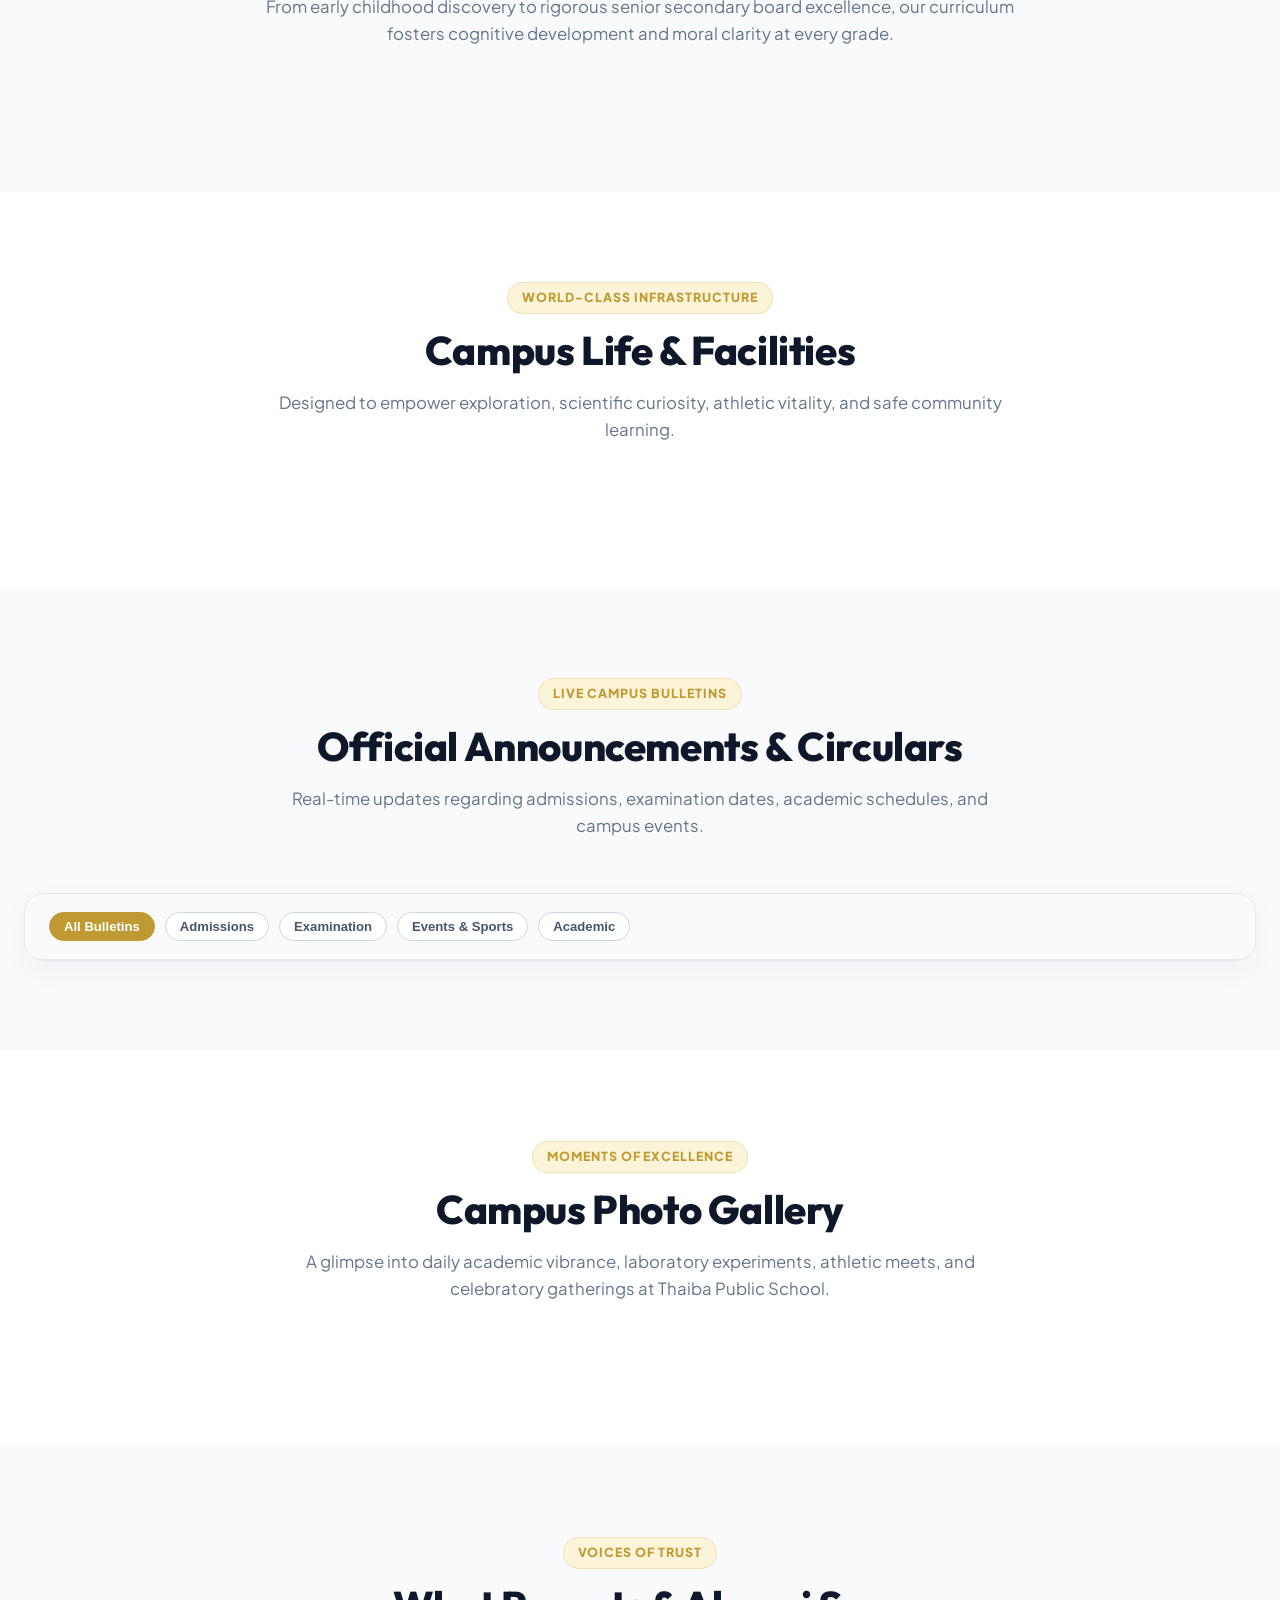
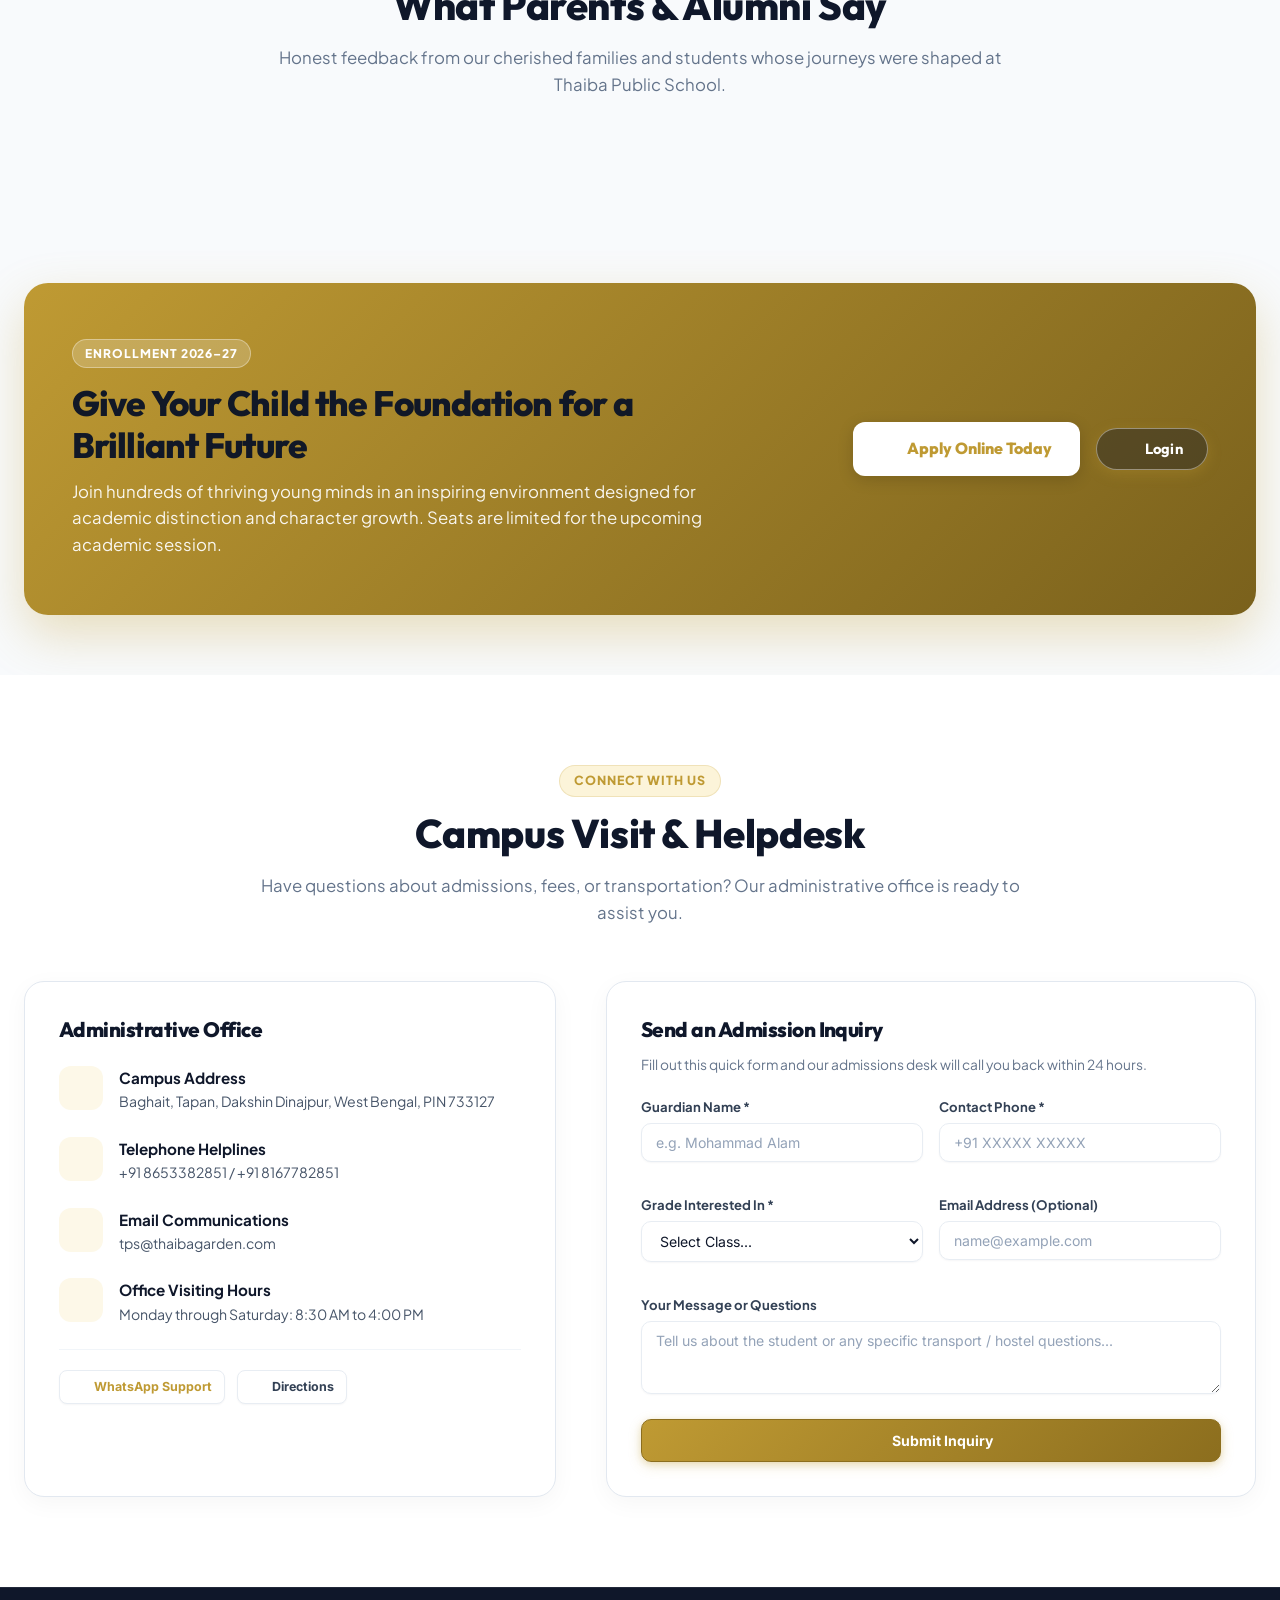
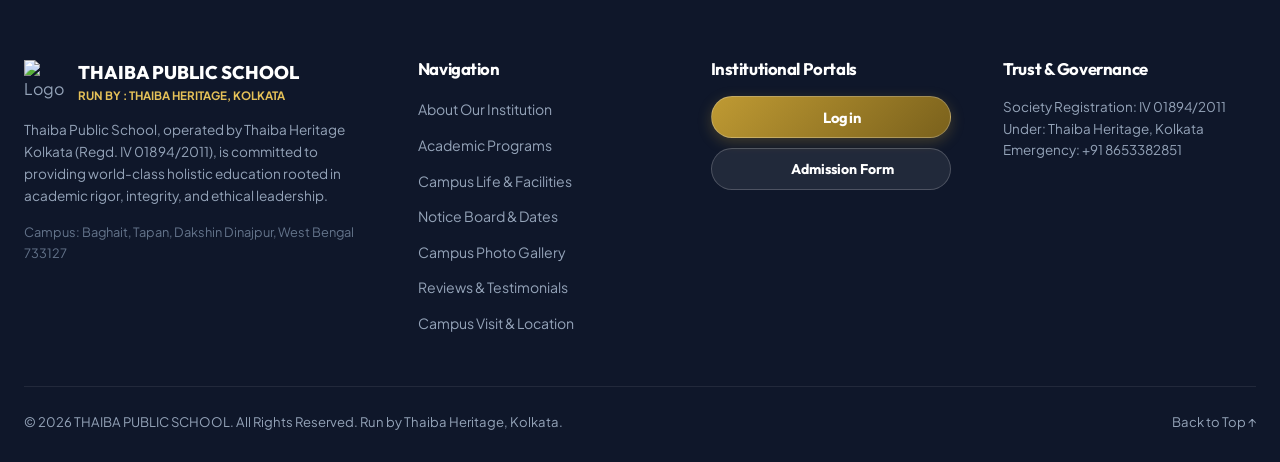
==== commit 8cf8758a: "Sync full TMS ERP updates to TPS ERP: Website CMS, Biometrics Studio, Leave Governance, enhancers, a" ====
--- a/index.html
+++ b/index.html
@@ -3,46 +3,3446 @@
 <head>
   <meta charset="UTF-8">
   <meta name="viewport" content="width=device-width, initial-scale=1.0">
-  <title>THAIBA PUBLIC SCHOOL — Enterprise Management Suite</title>
+  <title>THAIBA PUBLIC SCHOOL — Official Institutional Campus</title>
   <link rel="icon" type="image/png" href="./tps-logo.png">
   <link rel="apple-touch-icon" href="./tps-logo.png">
   <link rel="manifest" href="./manifest.json">
   <meta name="theme-color" content="#BF9A33">
   <meta name="apple-mobile-web-app-capable" content="yes">
   <meta name="apple-mobile-web-app-status-bar-style" content="default">
-  <meta name="apple-mobile-web-app-title" content="TPS ERP">
+  <meta name="apple-mobile-web-app-title" content="TPS School">
+
+  <!-- Premium Typography -->
+  <link rel="preconnect" href="https://fonts.googleapis.com">
+  <link rel="preconnect" href="https://fonts.gstatic.com" crossorigin>
+  <link href="https://fonts.googleapis.com/css2?family=Outfit:wght@400;500;600;700;800;900&family=Plus+Jakarta+Sans:ital,wght@0,300;0,400;0,500;0,600;0,700;0,800;1,400;1,600&display=swap" rel="stylesheet">
+
+  <!-- Core App Styles & Icons -->
   <link rel="stylesheet" href="app.css">
   <script src="https://unpkg.com/lucide@latest"></script>
   <script src="https://cdn.jsdelivr.net/npm/@supabase/supabase-js@2"></script>
-  <script src="https://cdnjs.cloudflare.com/ajax/libs/qrcodejs/1.0.0/qrcode.min.js"></script>
+
+  <style>
+    /* ==========================================================================
+       INSTITUTIONAL WEBSITE - ULTRA-PREMIUM LOGO-THEMED CSS
+       ========================================================================== */
+    :root {
+      --brand-theme-primary: #BF9A33;
+      --brand-theme-hover: #8C6E1E;
+      --brand-theme-light: #FCF4D9;
+      --brand-theme-dark: #7A611C;
+      --brand-theme-accent: #f59e0b;
+      --brand-theme-accent-light: #fef3c7;
+      --brand-dark-bg: #0f172a;
+      --brand-light-bg: #f8fafc;
+      --font-display: 'Outfit', sans-serif;
+      --font-body: 'Plus Jakarta Sans', sans-serif;
+    }
+
+    * {
+      box-sizing: border-box;
+      margin: 0;
+      padding: 0;
+    }
+
+    html {
+      scroll-behavior: smooth;
+    }
+
+    body {
+      font-family: var(--font-body);
+      color: #334155;
+      background-color: #f8fafc;
+      line-height: 1.6;
+      overflow-x: hidden;
+      -webkit-font-smoothing: antialiased;
+    }
+
+    /* Ambient Lighting Background */
+    .hero-glow-orb-1 {
+      position: absolute;
+      top: -100px;
+      left: 20%;
+      width: 550px;
+      height: 550px;
+      background: radial-gradient(circle, rgba(191, 154, 51, 0.18) 0%, rgba(191, 154, 51, 0) 70%);
+      filter: blur(60px);
+      pointer-events: none;
+      z-index: 0;
+      animation: pulseOrb 8s infinite alternate ease-in-out;
+    }
+
+    .hero-glow-orb-2 {
+      position: absolute;
+      top: 150px;
+      right: 5%;
+      width: 480px;
+      height: 480px;
+      background: radial-gradient(circle, rgba(245, 158, 11, 0.12) 0%, rgba(245, 158, 11, 0) 70%);
+      filter: blur(60px);
+      pointer-events: none;
+      z-index: 0;
+      animation: pulseOrb 10s infinite alternate-reverse ease-in-out;
+    }
+
+    @keyframes pulseOrb {
+      0% { transform: scale(0.9) translate(0, 0); opacity: 0.7; }
+      100% { transform: scale(1.15) translate(30px, 20px); opacity: 1; }
+    }
+
+    /* Sticky Navigation Header */
+    .inst-nav-header {
+      position: sticky;
+      top: 0;
+      z-index: 1000;
+      background: rgba(255, 255, 255, 0.96);
+      backdrop-filter: blur(20px);
+      -webkit-backdrop-filter: blur(20px);
+      border-bottom: 1px solid rgba(226, 232, 240, 0.85);
+      box-shadow: 0 4px 20px -2px rgba(15, 23, 42, 0.04);
+      transition: all 0.25s ease;
+    }
+
+    .inst-nav-inner {
+      max-width: 1320px;
+      margin: 0 auto;
+      padding: 0 28px;
+      height: 72px;
+      display: flex;
+      align-items: center;
+      justify-content: space-between;
+      gap: 24px;
+    }
+
+    .inst-brand {
+      display: flex;
+      align-items: center;
+      gap: 12px;
+      text-decoration: none;
+      color: inherit;
+      cursor: pointer;
+      flex-shrink: 0;
+    }
+
+    .inst-brand-logo-wrap {
+      width: 44px;
+      height: 44px;
+      display: flex;
+      align-items: center;
+      justify-content: center;
+      flex-shrink: 0;
+    }
+
+    .inst-brand-logo-img {
+      max-width: 44px;
+      max-height: 44px;
+      object-fit: contain;
+    }
+
+    .inst-brand-titles {
+      display: flex;
+      flex-direction: column;
+      justify-content: center;
+    }
+
+    .inst-brand-name {
+      font-family: var(--font-display);
+      font-size: 1.18rem;
+      font-weight: 800;
+      color: #0f172a;
+      letter-spacing: 0.02em;
+      line-height: 1.15;
+      white-space: nowrap;
+    }
+
+    .inst-brand-tagline {
+      font-size: 0.68rem;
+      font-weight: 700;
+      color: var(--brand-theme-primary);
+      text-transform: uppercase;
+      letter-spacing: 0.05em;
+      white-space: nowrap;
+      margin-top: 2px;
+    }
+
+    .inst-nav-links {
+      display: flex;
+      align-items: center;
+      gap: 24px;
+      list-style: none;
+    }
+
+    .inst-nav-links a {
+      color: #475569;
+      text-decoration: none;
+      font-size: 0.92rem;
+      font-weight: 600;
+      transition: color 0.2s, transform 0.2s;
+      position: relative;
+      padding: 6px 0;
+    }
+
+    .inst-nav-links a:hover {
+      color: var(--brand-theme-primary);
+    }
+
+    .inst-nav-links a::after {
+      content: '';
+      position: absolute;
+      bottom: 0;
+      left: 0;
+      width: 0%;
+      height: 2px;
+      background: var(--brand-theme-primary);
+      transition: width 0.25s ease;
+      border-radius: 2px;
+    }
+
+    .inst-nav-links a:hover::after {
+      width: 100%;
+    }
+
+    .inst-nav-actions {
+      display: flex;
+      align-items: center;
+      gap: 12px;
+      flex-shrink: 0;
+    }
+
+    /* Header & Institutional Login Button */
+    .btn-inst-login {
+      display: inline-flex;
+      align-items: center;
+      justify-content: center;
+      gap: 8px;
+      background: linear-gradient(135deg, var(--brand-theme-primary) 0%, var(--brand-theme-dark) 100%);
+      color: #ffffff !important;
+      padding: 0 24px;
+      height: 42px;
+      border-radius: 9999px;
+      font-family: var(--font-display);
+      font-weight: 700;
+      font-size: 0.92rem;
+      letter-spacing: 0.02em;
+      text-decoration: none;
+      box-shadow: 0 4px 14px rgba(191, 154, 51, 0.28);
+      border: 1px solid rgba(255, 255, 255, 0.25);
+      cursor: pointer;
+      white-space: nowrap !important;
+      flex-shrink: 0;
+      transition: all 0.22s cubic-bezier(0.16, 1, 0.3, 1);
+    }
+
+    .btn-inst-login:hover {
+      transform: translateY(-1.5px);
+      box-shadow: 0 6px 20px rgba(191, 154, 51, 0.42);
+      filter: brightness(1.05);
+    }
+
+    .btn-inst-login:active {
+      transform: translateY(0);
+      box-shadow: 0 2px 8px rgba(191, 154, 51, 0.3);
+    }
+
+    .btn-inst-admission-footer {
+      display: inline-flex;
+      align-items: center;
+      justify-content: center;
+      gap: 8px;
+      background: rgba(255, 255, 255, 0.08);
+      border: 1px solid rgba(255, 255, 255, 0.2);
+      color: #ffffff !important;
+      padding: 0 20px;
+      height: 42px;
+      border-radius: 9999px;
+      font-family: var(--font-display);
+      font-weight: 700;
+      font-size: 0.88rem;
+      text-decoration: none;
+      transition: all 0.2s cubic-bezier(0.16, 1, 0.3, 1);
+    }
+    .btn-inst-admission-footer:hover {
+      background: rgba(255, 255, 255, 0.16);
+      border-color: #E5C158;
+      color: #E5C158 !important;
+      transform: translateY(-1.5px);
+      box-shadow: 0 4px 14px rgba(74, 222, 128, 0.2);
+    }
+
+    .btn-inst-apply {
+      display: inline-flex;
+      align-items: center;
+      gap: 8px;
+      background: #ffffff;
+      color: #0f172a !important;
+      padding: 10px 18px;
+      border-radius: 10px;
+      font-family: var(--font-display);
+      font-weight: 700;
+      font-size: 0.92rem;
+      text-decoration: none;
+      border: 1.5px solid #e2e8f0;
+      cursor: pointer;
+      transition: all 0.2s ease;
+    }
+
+    .btn-inst-apply:hover {
+      border-color: var(--brand-theme-primary);
+      color: var(--brand-theme-primary) !important;
+      background: #FDF8E8;
+      transform: translateY(-2px);
+    }
+
+    .mobile-menu-toggle {
+      display: none;
+      background: none;
+      border: 1px solid #e2e8f0;
+      padding: 8px;
+      border-radius: 8px;
+      color: #0f172a;
+      cursor: pointer;
+    }
+
+    /* Hero Section */
+    .inst-hero {
+      position: relative;
+      padding: 70px 24px 90px;
+      overflow: hidden;
+      background: linear-gradient(180deg, #ffffff 0%, #FDF8E8 40%, #f8fafc 100%);
+    }
+
+    .inst-hero-inner {
+      max-width: 1280px;
+      margin: 0 auto;
+      display: grid;
+      grid-template-columns: 1.15fr 0.85fr;
+      gap: 50px;
+      align-items: center;
+      position: relative;
+      z-index: 1;
+    }
+
+    .hero-badge-pill {
+      display: inline-flex;
+      align-items: center;
+      gap: 8px;
+      background: #ffffff;
+      padding: 6px 14px;
+      border-radius: 999px;
+      border: 1px solid rgba(191, 154, 51, 0.3);
+      box-shadow: 0 2px 10px rgba(191, 154, 51, 0.1);
+      font-size: 0.78rem;
+      font-weight: 800;
+      color: var(--brand-theme-primary);
+      text-transform: uppercase;
+      letter-spacing: 0.06em;
+      margin-bottom: 20px;
+    }
+
+    .hero-badge-pill .pulse-dot {
+      width: 8px;
+      height: 8px;
+      border-radius: 50%;
+      background: var(--brand-theme-primary);
+      animation: dotPulse 1.8s infinite;
+    }
+
+    @keyframes dotPulse {
+      0% { transform: scale(0.9); box-shadow: 0 0 0 0 rgba(191, 154, 51, 0.7); }
+      70% { transform: scale(1.1); box-shadow: 0 0 0 7px rgba(191, 154, 51, 0); }
+      100% { transform: scale(0.9); box-shadow: 0 0 0 0 rgba(191, 154, 51, 0); }
+    }
+
+    .hero-title {
+      font-family: var(--font-display);
+      font-size: 3.4rem;
+      font-weight: 800;
+      line-height: 1.12;
+      color: #0f172a;
+      letter-spacing: -0.02em;
+      margin-bottom: 20px;
+    }
+
+    .hero-title .highlight-text {
+      background: linear-gradient(135deg, var(--brand-theme-primary) 0%, #059669 100%);
+      -webkit-background-clip: text;
+      -webkit-text-fill-color: transparent;
+    }
+
+    .hero-desc {
+      font-size: 1.12rem;
+      color: #475569;
+      line-height: 1.65;
+      margin-bottom: 34px;
+      max-width: 580px;
+    }
+
+    .hero-cta-group {
+      display: flex;
+      align-items: center;
+      gap: 16px;
+      flex-wrap: wrap;
+      margin-bottom: 38px;
+    }
+
+    .hero-cta-primary,
+    .hero-cta-login {
+      display: inline-flex;
+      align-items: center;
+      justify-content: center;
+      gap: 10px;
+      background: linear-gradient(135deg, var(--brand-theme-primary) 0%, var(--brand-theme-dark) 100%);
+      color: #ffffff !important;
+      padding: 14px 30px;
+      border-radius: 9999px;
+      font-family: var(--font-display);
+      font-weight: 700;
+      font-size: 1.02rem;
+      letter-spacing: 0.01em;
+      text-decoration: none;
+      box-shadow: 0 6px 20px rgba(191, 154, 51, 0.35);
+      border: 1px solid rgba(255, 255, 255, 0.25);
+      cursor: pointer;
+      white-space: nowrap;
+      transition: all 0.22s cubic-bezier(0.16, 1, 0.3, 1);
+    }
+
+    .hero-cta-primary:hover,
+    .hero-cta-login:hover {
+      transform: translateY(-2px);
+      box-shadow: 0 10px 28px rgba(191, 154, 51, 0.48);
+      filter: brightness(1.05);
+    }
+
+    .hero-cta-primary:active,
+    .hero-cta-login:active {
+      transform: translateY(0);
+    }
+
+    .hero-cta-secondary {
+      display: inline-flex;
+      align-items: center;
+      justify-content: center;
+      gap: 10px;
+      background: #ffffff;
+      color: #0f172a !important;
+      padding: 14px 28px;
+      border-radius: 9999px;
+      font-family: var(--font-display);
+      font-weight: 700;
+      font-size: 1.02rem;
+      text-decoration: none;
+      border: 1.5px solid #cbd5e1;
+      box-shadow: 0 2px 8px rgba(15, 23, 42, 0.04);
+      cursor: pointer;
+      white-space: nowrap;
+      transition: all 0.22s cubic-bezier(0.16, 1, 0.3, 1);
+    }
+
+    .hero-cta-secondary:hover {
+      border-color: var(--brand-theme-primary);
+      color: var(--brand-theme-primary) !important;
+      background: #FDF8E8;
+      transform: translateY(-2px);
+      box-shadow: 0 6px 16px rgba(191, 154, 51, 0.15);
+    }
+
+    .hero-cta-secondary:active {
+      transform: translateY(0);
+    }
+
+    .hero-meta-row {
+      display: flex;
+      align-items: center;
+      gap: 28px;
+      padding-top: 24px;
+      border-top: 1px solid rgba(226, 232, 240, 0.8);
+    }
+
+    .hero-meta-item {
+      display: flex;
+      align-items: center;
+      gap: 10px;
+    }
+
+    .hero-meta-icon {
+      width: 36px;
+      height: 36px;
+      border-radius: 10px;
+      background: #FCF4D9;
+      color: var(--brand-theme-primary);
+      display: flex;
+      align-items: center;
+      justify-content: center;
+      flex-shrink: 0;
+    }
+
+    .hero-meta-text {
+      display: flex;
+      flex-direction: column;
+    }
+
+    .hero-meta-val {
+      font-weight: 800;
+      font-size: 1rem;
+      color: #0f172a;
+      line-height: 1.2;
+    }
+
+    .hero-meta-lbl {
+      font-size: 0.75rem;
+      color: #64748b;
+    }
+
+    /* Hero Visual Card */
+    .hero-visual-card {
+      position: relative;
+      border-radius: 24px;
+      overflow: hidden;
+      box-shadow: 0 25px 60px -15px rgba(15, 23, 42, 0.2);
+      border: 1px solid rgba(255, 255, 255, 0.8);
+      background: #0f172a;
+    }
+
+    .hero-visual-img {
+      width: 100%;
+      height: 480px;
+      object-fit: cover;
+      display: block;
+      transition: transform 0.6s cubic-bezier(0.16, 1, 0.3, 1);
+    }
+
+    .hero-visual-card:hover .hero-visual-img {
+      transform: scale(1.03);
+    }
+
+    .hero-overlay-tag {
+      position: absolute;
+      top: 20px;
+      left: 20px;
+      background: rgba(15, 23, 42, 0.8);
+      backdrop-filter: blur(10px);
+      padding: 8px 16px;
+      border-radius: 999px;
+      border: 1px solid rgba(255, 255, 255, 0.15);
+      color: #ffffff;
+      font-size: 0.8rem;
+      font-weight: 700;
+      display: flex;
+      align-items: center;
+      gap: 8px;
+    }
+
+    .hero-floating-stat {
+      position: absolute;
+      bottom: 24px;
+      right: 24px;
+      left: 24px;
+      background: rgba(255, 255, 255, 0.95);
+      backdrop-filter: blur(14px);
+      padding: 18px 24px;
+      border-radius: 18px;
+      border: 1px solid rgba(255, 255, 255, 0.6);
+      box-shadow: 0 10px 30px rgba(0, 0, 0, 0.15);
+      display: flex;
+      align-items: center;
+      justify-content: space-between;
+      gap: 16px;
+    }
+
+    /* Section Global Headers */
+    .inst-section {
+      padding: 90px 24px;
+      position: relative;
+    }
+
+    .inst-container {
+      max-width: 1280px;
+      margin: 0 auto;
+    }
+
+    .section-header-center {
+      text-align: center;
+      max-width: 760px;
+      margin: 0 auto 54px;
+    }
+
+    .section-tag {
+      display: inline-flex;
+      align-items: center;
+      gap: 6px;
+      background: #FCF4D9;
+      color: var(--brand-theme-primary);
+      font-size: 0.78rem;
+      font-weight: 800;
+      text-transform: uppercase;
+      letter-spacing: 0.08em;
+      padding: 5px 14px;
+      border-radius: 999px;
+      margin-bottom: 12px;
+      border: 1px solid rgba(191, 154, 51, 0.2);
+    }
+
+    .section-title {
+      font-family: var(--font-display);
+      font-size: 2.5rem;
+      font-weight: 800;
+      color: #0f172a;
+      line-height: 1.2;
+      letter-spacing: -0.01em;
+      margin-bottom: 16px;
+    }
+
+    .section-subtitle {
+      font-size: 1.05rem;
+      color: #64748b;
+      line-height: 1.6;
+    }
+
+    /* Stats Ribbon */
+    .inst-stats-ribbon {
+      background: #0f172a;
+      color: #ffffff;
+      padding: 40px 24px;
+      border-top: 1px solid rgba(255, 255, 255, 0.08);
+      border-bottom: 1px solid rgba(255, 255, 255, 0.08);
+      position: relative;
+    }
+
+    .stats-ribbon-grid {
+      display: grid;
+      grid-template-columns: repeat(4, 1fr);
+      gap: 30px;
+      max-width: 1280px;
+      margin: 0 auto;
+    }
+
+    .stat-ribbon-card {
+      display: flex;
+      align-items: center;
+      gap: 16px;
+      padding: 10px;
+    }
+
+    .stat-ribbon-icon-wrap {
+      width: 52px;
+      height: 52px;
+      border-radius: 14px;
+      background: rgba(191, 154, 51, 0.2);
+      border: 1px solid rgba(191, 154, 51, 0.4);
+      color: #E5C158;
+      display: flex;
+      align-items: center;
+      justify-content: center;
+      flex-shrink: 0;
+    }
+
+    .stat-ribbon-number {
+      font-family: var(--font-display);
+      font-size: 2.1rem;
+      font-weight: 800;
+      color: #ffffff;
+      line-height: 1.1;
+      letter-spacing: 0.01em;
+    }
+
+    .stat-ribbon-label {
+      font-size: 0.85rem;
+      color: #94a3b8;
+      font-weight: 500;
+    }
+
+    /* About Section */
+    .about-grid {
+      display: grid;
+      grid-template-columns: 0.95fr 1.05fr;
+      gap: 60px;
+      align-items: center;
+    }
+
+    .about-principal-card {
+      background: #ffffff;
+      border-radius: 20px;
+      padding: 32px;
+      border: 1px solid #e2e8f0;
+      box-shadow: 0 10px 30px rgba(0, 0, 0, 0.05);
+      position: relative;
+    }
+
+    .about-principal-header {
+      display: flex;
+      align-items: center;
+      gap: 18px;
+      margin-bottom: 20px;
+    }
+
+    .about-principal-avatar {
+      width: 72px;
+      height: 72px;
+      border-radius: 50%;
+      object-fit: cover;
+      border: 3px solid var(--brand-theme-light);
+    }
+
+    .about-quote-mark {
+      font-size: 2.8rem;
+      color: var(--brand-theme-primary);
+      line-height: 1;
+      opacity: 0.3;
+      margin-bottom: -10px;
+    }
+
+    .about-message-text {
+      font-size: 1.02rem;
+      font-style: italic;
+      color: #334155;
+      line-height: 1.65;
+      margin-bottom: 24px;
+    }
+
+    .values-grid {
+      display: grid;
+      grid-template-columns: 1fr 1fr;
+      gap: 18px;
+      margin-top: 30px;
+    }
+
+    .value-card {
+      background: #ffffff;
+      border: 1px solid #e2e8f0;
+      border-radius: 14px;
+      padding: 18px;
+      transition: all 0.25s ease;
+    }
+
+    .value-card:hover {
+      border-color: var(--brand-theme-primary);
+      transform: translateY(-3px);
+      box-shadow: 0 8px 24px rgba(191, 154, 51, 0.1);
+    }
+
+    .value-card h4 {
+      font-family: var(--font-display);
+      font-size: 1.02rem;
+      font-weight: 700;
+      color: #0f172a;
+      margin-bottom: 6px;
+      display: flex;
+      align-items: center;
+      gap: 8px;
+    }
+
+    .value-card p {
+      font-size: 0.85rem;
+      color: #64748b;
+      line-height: 1.5;
+    }
+
+    /* Academic Programs Cards */
+    .programs-grid {
+      display: grid;
+      grid-template-columns: repeat(auto-fit, minmax(320px, 1fr));
+      gap: 28px;
+    }
+
+    .program-card {
+      background: #ffffff;
+      border-radius: 20px;
+      padding: 30px;
+      border: 1.5px solid #e2e8f0;
+      box-shadow: 0 4px 20px rgba(0, 0, 0, 0.04);
+      transition: all 0.3s cubic-bezier(0.16, 1, 0.3, 1);
+      display: flex;
+      flex-direction: column;
+      position: relative;
+    }
+
+    .program-card:hover {
+      border-color: var(--brand-theme-primary);
+      transform: translateY(-6px);
+      box-shadow: 0 16px 36px rgba(191, 154, 51, 0.12);
+    }
+
+    .program-icon-badge {
+      width: 52px;
+      height: 52px;
+      border-radius: 14px;
+      background: #FCF4D9;
+      color: var(--brand-theme-primary);
+      display: flex;
+      align-items: center;
+      justify-content: center;
+      margin-bottom: 20px;
+    }
+
+    .program-title {
+      font-family: var(--font-display);
+      font-size: 1.35rem;
+      font-weight: 800;
+      color: #0f172a;
+      margin-bottom: 6px;
+    }
+
+    .program-subtitle {
+      font-size: 0.82rem;
+      font-weight: 700;
+      color: var(--brand-theme-primary);
+      text-transform: uppercase;
+      letter-spacing: 0.05em;
+      margin-bottom: 14px;
+    }
+
+    .program-desc {
+      font-size: 0.92rem;
+      color: #475569;
+      line-height: 1.6;
+      margin-bottom: 20px;
+      flex: 1;
+    }
+
+    .program-highlights {
+      list-style: none;
+      border-top: 1px solid #f1f5f9;
+      padding-top: 16px;
+      margin-bottom: 20px;
+      display: flex;
+      flex-direction: column;
+      gap: 8px;
+    }
+
+    .program-highlights li {
+      font-size: 0.84rem;
+      color: #334155;
+      display: flex;
+      align-items: center;
+      gap: 8px;
+    }
+
+    .program-highlights li i {
+      color: var(--brand-theme-primary);
+      width: 15px;
+      height: 15px;
+      flex-shrink: 0;
+    }
+
+    /* Campus Facilities Grid */
+    .facilities-grid {
+      display: grid;
+      grid-template-columns: repeat(4, 1fr);
+      gap: 22px;
+    }
+
+    .facility-card {
+      background: #ffffff;
+      border: 1.5px solid #e2e8f0;
+      border-radius: 18px;
+      padding: 24px 22px;
+      transition: all 0.25s cubic-bezier(0.16, 1, 0.3, 1);
+      position: relative;
+      box-shadow: 0 4px 18px rgba(15, 23, 42, 0.03);
+    }
+
+    .facility-card:hover {
+      border-color: var(--brand-theme-primary);
+      box-shadow: 0 12px 30px rgba(191, 154, 51, 0.12);
+      transform: translateY(-4px);
+    }
+
+    .facility-badge {
+      position: absolute;
+      top: 18px;
+      right: 18px;
+      font-size: 0.72rem;
+      font-weight: 800;
+      background: #FDF8E8;
+      color: #8C6E1E;
+      border: 1px solid #F7E8B5;
+      padding: 4px 10px;
+      border-radius: 999px;
+      text-transform: uppercase;
+      letter-spacing: 0.05em;
+    }
+
+    .facility-icon {
+      width: 48px;
+      height: 48px;
+      border-radius: 14px;
+      background: linear-gradient(135deg, #FDF8E8 0%, #FCF4D9 100%);
+      color: #8C6E1E;
+      border: 1px solid #F7E8B5;
+      display: flex;
+      align-items: center;
+      justify-content: center;
+      margin-bottom: 16px;
+    }
+
+    .facility-title {
+      font-family: var(--font-display);
+      font-size: 1.15rem;
+      font-weight: 800;
+      color: #0f172a;
+      margin-bottom: 8px;
+      line-height: 1.3;
+      letter-spacing: -0.01em;
+    }
+
+    .facility-desc {
+      font-size: 0.92rem;
+      color: #334155;
+      line-height: 1.62;
+      font-weight: 400;
+    }
+
+    /* Hostel Specific Typography & Cards */
+    .hostel-ribbon-card {
+      background: #ffffff;
+      border: 1.5px solid #e2e8f0;
+      border-radius: 16px;
+      padding: 20px 16px;
+      text-align: center;
+      box-shadow: 0 4px 16px rgba(15, 23, 42, 0.04);
+      transition: all 0.22s cubic-bezier(0.16, 1, 0.3, 1);
+    }
+
+    .hostel-ribbon-card:hover {
+      transform: translateY(-3px);
+      box-shadow: 0 10px 28px rgba(15, 23, 42, 0.08);
+      border-color: #cbd5e1;
+    }
+
+    .hostel-ribbon-num {
+      font-family: var(--font-display);
+      font-size: 1.75rem;
+      font-weight: 800;
+      line-height: 1.15;
+      letter-spacing: -0.01em;
+      margin-bottom: 6px;
+    }
+
+    .hostel-ribbon-lbl {
+      font-size: 0.78rem;
+      font-weight: 800;
+      color: #334155;
+      text-transform: uppercase;
+      letter-spacing: 0.05em;
+      line-height: 1.25;
+    }
+
+    .hostel-wing-card {
+      margin: 0;
+      border: 1.5px solid #e2e8f0;
+      border-radius: 18px;
+      padding: 26px;
+      background: #ffffff;
+      box-shadow: 0 4px 20px rgba(15, 23, 42, 0.04);
+      position: relative;
+      overflow: hidden;
+      transition: all 0.25s cubic-bezier(0.16, 1, 0.3, 1);
+    }
+
+    .hostel-wing-card:hover {
+      transform: translateY(-3px);
+      box-shadow: 0 12px 32px rgba(15, 23, 42, 0.09);
+      border-color: #cbd5e1;
+    }
+
+    /* Notice Board Section */
+    .notices-wrap {
+      background: #ffffff;
+      border-radius: 20px;
+      border: 1px solid #e2e8f0;
+      box-shadow: 0 10px 30px rgba(0, 0, 0, 0.04);
+      overflow: hidden;
+    }
+
+    .notices-filter-bar {
+      display: flex;
+      align-items: center;
+      gap: 10px;
+      padding: 18px 24px;
+      background: #f8fafc;
+      border-bottom: 1px solid #e2e8f0;
+      flex-wrap: wrap;
+    }
+
+    .notice-chip {
+      background: #ffffff;
+      border: 1px solid #cbd5e1;
+      padding: 6px 14px;
+      border-radius: 999px;
+      font-size: 0.82rem;
+      font-weight: 600;
+      color: #475569;
+      cursor: pointer;
+      transition: all 0.2s;
+    }
+
+    .notice-chip.active, .notice-chip:hover {
+      background: var(--brand-theme-primary);
+      color: #ffffff;
+      border-color: var(--brand-theme-primary);
+    }
+
+    .notices-list {
+      display: flex;
+      flex-direction: column;
+    }
+
+    .notice-row {
+      display: flex;
+      align-items: center;
+      justify-content: space-between;
+      gap: 20px;
+      padding: 20px 24px;
+      border-bottom: 1px solid #f1f5f9;
+      cursor: pointer;
+      transition: background 0.2s ease;
+    }
+
+    .notice-row:last-child {
+      border-bottom: none;
+    }
+
+    .notice-row:hover {
+      background: #FDF8E8;
+    }
+
+    .notice-left {
+      display: flex;
+      align-items: center;
+      gap: 18px;
+      flex: 1;
+    }
+
+    .notice-date-box {
+      width: 60px;
+      height: 60px;
+      border-radius: 12px;
+      background: #f8fafc;
+      border: 1.5px solid #e2e8f0;
+      display: flex;
+      flex-direction: column;
+      align-items: center;
+      justify-content: center;
+      flex-shrink: 0;
+    }
+
+    .notice-date-day {
+      font-family: var(--font-display);
+      font-size: 1.25rem;
+      font-weight: 800;
+      color: #0f172a;
+      line-height: 1;
+    }
+
+    .notice-date-mon {
+      font-size: 0.68rem;
+      font-weight: 700;
+      color: var(--brand-theme-primary);
+      text-transform: uppercase;
+    }
+
+    .notice-body {
+      display: flex;
+      flex-direction: column;
+      gap: 4px;
+    }
+
+    .notice-category-badge {
+      display: inline-block;
+      font-size: 0.7rem;
+      font-weight: 700;
+      text-transform: uppercase;
+      letter-spacing: 0.05em;
+      color: var(--brand-theme-primary);
+    }
+
+    .notice-title {
+      font-size: 1rem;
+      font-weight: 700;
+      color: #0f172a;
+    }
+
+    .notice-excerpt {
+      font-size: 0.85rem;
+      color: #64748b;
+      max-width: 650px;
+    }
+
+    /* Gallery Grid */
+    .gallery-grid {
+      display: grid;
+      grid-template-columns: repeat(3, 1fr);
+      gap: 22px;
+    }
+
+    .gallery-card {
+      position: relative;
+      border-radius: 18px;
+      overflow: hidden;
+      height: 270px;
+      box-shadow: 0 4px 16px rgba(0, 0, 0, 0.06);
+      cursor: pointer;
+    }
+
+    .gallery-img {
+      width: 100%;
+      height: 100%;
+      object-fit: cover;
+      display: block;
+      transition: transform 0.5s ease;
+    }
+
+    .gallery-card:hover .gallery-img {
+      transform: scale(1.08);
+    }
+
+    .gallery-caption-overlay {
+      position: absolute;
+      inset: 0;
+      background: linear-gradient(180deg, rgba(15, 23, 42, 0) 40%, rgba(15, 23, 42, 0.88) 100%);
+      display: flex;
+      flex-direction: column;
+      justify-content: flex-end;
+      padding: 20px;
+      color: #ffffff;
+    }
+
+    .gallery-caption-cat {
+      font-size: 0.72rem;
+      font-weight: 700;
+      color: #E5C158;
+      text-transform: uppercase;
+      letter-spacing: 0.06em;
+      margin-bottom: 4px;
+    }
+
+    .gallery-caption-title {
+      font-family: var(--font-display);
+      font-size: 1.05rem;
+      font-weight: 700;
+      color: #ffffff;
+    }
+
+    /* Testimonials Grid */
+    .testimonials-grid {
+      display: grid;
+      grid-template-columns: repeat(3, 1fr);
+      gap: 24px;
+    }
+
+    .testimonial-card {
+      background: #ffffff;
+      border: 1px solid #e2e8f0;
+      border-radius: 18px;
+      padding: 28px;
+      box-shadow: 0 4px 20px rgba(0, 0, 0, 0.04);
+      display: flex;
+      flex-direction: column;
+      justify-content: space-between;
+    }
+
+    .testimonial-stars {
+      display: flex;
+      gap: 3px;
+      color: #f59e0b;
+      margin-bottom: 14px;
+    }
+
+    .testimonial-text {
+      font-size: 0.95rem;
+      color: #334155;
+      font-style: italic;
+      line-height: 1.6;
+      margin-bottom: 22px;
+      flex: 1;
+    }
+
+    .testimonial-author {
+      display: flex;
+      align-items: center;
+      gap: 14px;
+      border-top: 1px solid #f1f5f9;
+      padding-top: 16px;
+    }
+
+    .testimonial-avatar {
+      width: 44px;
+      height: 44px;
+      border-radius: 50%;
+      object-fit: cover;
+    }
+
+    .testimonial-name {
+      font-family: var(--font-display);
+      font-size: 0.95rem;
+      font-weight: 700;
+      color: #0f172a;
+    }
+
+    .testimonial-role {
+      font-size: 0.78rem;
+      color: #64748b;
+    }
+
+    /* Admission CTA Banner */
+    .admission-cta-banner {
+      background: linear-gradient(135deg, var(--brand-theme-primary) 0%, var(--brand-theme-dark) 100%);
+      border-radius: 24px;
+      padding: 56px 48px;
+      color: #ffffff;
+      position: relative;
+      overflow: hidden;
+      box-shadow: 0 20px 50px rgba(191, 154, 51, 0.3);
+      display: flex;
+      align-items: center;
+      justify-content: space-between;
+      gap: 40px;
+    }
+
+    .admission-cta-content {
+      max-width: 650px;
+      position: relative;
+      z-index: 2;
+    }
+
+    .admission-cta-badge {
+      display: inline-flex;
+      align-items: center;
+      gap: 6px;
+      background: rgba(255, 255, 255, 0.2);
+      border: 1px solid rgba(255, 255, 255, 0.35);
+      color: #ffffff;
+      padding: 4px 12px;
+      border-radius: 999px;
+      font-size: 0.75rem;
+      font-weight: 800;
+      text-transform: uppercase;
+      letter-spacing: 0.08em;
+      margin-bottom: 14px;
+    }
+
+    .admission-cta-title {
+      font-family: var(--font-display);
+      font-size: 2.2rem;
+      font-weight: 800;
+      line-height: 1.2;
+      margin-bottom: 12px;
+    }
+
+    .admission-cta-desc {
+      font-size: 1.05rem;
+      opacity: 0.92;
+      line-height: 1.6;
+    }
+
+    .admission-cta-actions {
+      display: flex;
+      align-items: center;
+      gap: 16px;
+      flex-shrink: 0;
+      position: relative;
+      z-index: 2;
+    }
+
+    .btn-cta-white {
+      background: #ffffff;
+      color: var(--brand-theme-primary) !important;
+      padding: 14px 28px;
+      border-radius: 12px;
+      font-family: var(--font-display);
+      font-weight: 800;
+      font-size: 1rem;
+      text-decoration: none;
+      box-shadow: 0 4px 16px rgba(0, 0, 0, 0.15);
+      transition: all 0.25s ease;
+      display: inline-flex;
+      align-items: center;
+      gap: 8px;
+    }
+
+    .btn-cta-white:hover {
+      transform: translateY(-2px);
+      box-shadow: 0 8px 24px rgba(0, 0, 0, 0.2);
+    }
+
+    /* Contact Section */
+    .contact-grid {
+      display: grid;
+      grid-template-columns: 0.9fr 1.1fr;
+      gap: 50px;
+    }
+
+    .contact-info-card {
+      background: #ffffff;
+      border: 1px solid #e2e8f0;
+      border-radius: 20px;
+      padding: 34px;
+      box-shadow: 0 6px 24px rgba(0, 0, 0, 0.04);
+    }
+
+    .contact-item-row {
+      display: flex;
+      gap: 16px;
+      margin-bottom: 24px;
+    }
+
+    .contact-item-icon {
+      width: 44px;
+      height: 44px;
+      border-radius: 12px;
+      background: #FDF8E8;
+      color: var(--brand-theme-primary);
+      display: flex;
+      align-items: center;
+      justify-content: center;
+      flex-shrink: 0;
+    }
+
+    .contact-item-title {
+      font-weight: 700;
+      color: #0f172a;
+      font-size: 0.95rem;
+    }
+
+    .contact-item-val {
+      font-size: 0.88rem;
+      color: #475569;
+    }
+
+    .contact-form-card {
+      background: #ffffff;
+      border: 1px solid #e2e8f0;
+      border-radius: 20px;
+      padding: 34px;
+      box-shadow: 0 6px 24px rgba(0, 0, 0, 0.04);
+    }
+
+    .contact-form-grid {
+      display: grid;
+      grid-template-columns: 1fr 1fr;
+      gap: 16px;
+      margin-bottom: 16px;
+    }
+
+    /* Footer */
+    .inst-footer {
+      background: #0f172a;
+      color: #94a3b8;
+      padding: 70px 24px 30px;
+      border-top: 1px solid rgba(255, 255, 255, 0.08);
+      position: relative;
+    }
+
+    .footer-grid {
+      display: grid;
+      grid-template-columns: 1.4fr 1fr 1fr 1fr;
+      gap: 40px;
+      max-width: 1280px;
+      margin: 0 auto 50px;
+    }
+
+    .footer-col h4 {
+      font-family: var(--font-display);
+      font-size: 1.05rem;
+      font-weight: 700;
+      color: #ffffff;
+      margin-bottom: 18px;
+    }
+
+    .footer-col ul {
+      list-style: none;
+      display: flex;
+      flex-direction: column;
+      gap: 10px;
+    }
+
+    .footer-col ul a {
+      color: #94a3b8;
+      text-decoration: none;
+      font-size: 0.88rem;
+      transition: color 0.2s;
+    }
+
+    .footer-col ul a:hover {
+      color: #E5C158;
+    }
+
+    .footer-bottom {
+      max-width: 1280px;
+      margin: 0 auto;
+      padding-top: 24px;
+      border-top: 1px solid rgba(255, 255, 255, 0.08);
+      display: flex;
+      align-items: center;
+      justify-content: space-between;
+      font-size: 0.82rem;
+      flex-wrap: wrap;
+      gap: 16px;
+    }
+
+
+
+    /* Active User Banner */
+    .active-session-pill {
+      display: inline-flex;
+      align-items: center;
+      gap: 8px;
+      background: #FCF4D9;
+      border: 1px solid #F2D88C;
+      padding: 6px 14px;
+      border-radius: 999px;
+      color: #7A611C;
+      font-size: 0.8rem;
+      font-weight: 700;
+    }
+
+    /* Responsive */
+    @media (max-width: 1024px) {
+      .hero-title { font-size: 2.8rem; }
+      .inst-hero-inner { grid-template-columns: 1fr; gap: 40px; }
+      .stats-ribbon-grid { grid-template-columns: repeat(2, 1fr); }
+      .facilities-grid { grid-template-columns: repeat(2, 1fr); }
+      .footer-grid { grid-template-columns: 1fr 1fr; }
+      .contact-grid { grid-template-columns: 1fr; }
+      .about-grid { grid-template-columns: 1fr; }
+    }
+
+    @media (max-width: 768px) {
+      .hero-title { font-size: 2.2rem; }
+      .inst-nav-links { display: none; }
+      .mobile-menu-toggle { display: block; }
+      .stats-ribbon-grid { grid-template-columns: 1fr; }
+      .gallery-grid { grid-template-columns: 1fr; }
+      .testimonials-grid { grid-template-columns: 1fr; }
+      .portal-cards-grid { grid-template-columns: 1fr; }
+      .hostel-highlights-ribbon { grid-template-columns: repeat(2, 1fr) !important; }
+      .hostel-wings-grid { grid-template-columns: 1fr !important; }
+      #hostel-routine-list { grid-template-columns: 1fr !important; }
+      #hostel-fees-grid { grid-template-columns: 1fr !important; }
+      .admission-cta-banner { flex-direction: column; text-align: center; padding: 36px 24px; }
+      .admission-cta-actions { flex-direction: column; width: 100%; }
+      .btn-cta-white { width: 100%; justify-content: center; }
+      .footer-grid { grid-template-columns: 1fr; }
+      .hero-meta-row { flex-direction: column; align-items: flex-start; }
+    }
+  
+    /* Mobile Drawer */
+    .mobile-nav-drawer {
+      position: absolute;
+      top: 100%;
+      left: 0;
+      right: 0;
+      background: #ffffff;
+      border-bottom: 2px solid rgba(191, 154, 51, 0.25);
+      box-shadow: 0 20px 45px rgba(15, 23, 42, 0.14);
+      padding: 16px 20px 22px;
+      border-radius: 0 0 20px 20px;
+      max-height: calc(100vh - 75px);
+      overflow-y: auto;
+      z-index: 999;
+      animation: drawerSlideDown 0.22s ease-out;
+    }
+
+    @keyframes drawerSlideDown {
+      from { opacity: 0; transform: translateY(-8px); }
+      to { opacity: 1; transform: translateY(0); }
+    }
+
+    .mobile-nav-links-wrap {
+      display: flex;
+      flex-direction: column;
+      gap: 6px;
+    }
+
+    .mobile-nav-link {
+      display: flex;
+      align-items: center;
+      gap: 12px;
+      padding: 11px 14px;
+      border-radius: 10px;
+      color: #1e293b;
+      font-weight: 600;
+      font-size: 0.95rem;
+      text-decoration: none;
+      transition: all 0.15s ease;
+      background: transparent;
+    }
+
+    .mobile-nav-link:hover, .mobile-nav-link:active {
+      background: #FDF8E8;
+      color: var(--brand-theme-primary);
+    }
+
+    .mobile-nav-icon {
+      width: 22px;
+      height: 22px;
+      display: flex;
+      align-items: center;
+      justify-content: center;
+      color: var(--brand-theme-primary);
+      flex-shrink: 0;
+    }
+
+    .mobile-nav-icon i {
+      width: 18px;
+      height: 18px;
+    }
+
+    .mobile-nav-text {
+      flex: 1;
+    }
+
+    .mobile-nav-arr {
+      width: 16px;
+      height: 16px;
+      color: #94a3b8;
+    }
+
+    .mobile-nav-actions-bottom {
+      margin-top: 16px;
+      padding-top: 16px;
+      border-top: 1px solid #f1f5f9;
+      display: flex;
+      flex-direction: column;
+      gap: 10px;
+    }
+
+    .mobile-drawer-btn {
+      width: 100% !important;
+      justify-content: center;
+      padding: 12px !important;
+      font-size: 0.95rem !important;
+      border-radius: 12px !important;
+    }
+
+    .mobile-drawer-apply-btn {
+      display: flex;
+      align-items: center;
+      justify-content: center;
+      gap: 8px;
+      width: 100%;
+      padding: 12px;
+      border-radius: 12px;
+      font-weight: 700;
+      font-size: 0.92rem;
+      background: #f8fafc;
+      border: 1.5px solid #e2e8f0;
+      color: #0f172a;
+      text-decoration: none;
+      transition: all 0.2s ease;
+    }
+
+    .mobile-drawer-apply-btn:hover {
+      background: #FDF8E8;
+      border-color: var(--brand-theme-primary);
+      color: var(--brand-theme-primary);
+    }
+
+    /* Upgraded Allover Mobile Responsiveness */
+    @media (max-width: 1160px) {
+      .inst-nav-links { gap: 10px; }
+      .inst-nav-links a { font-size: 0.84rem; padding: 6px 6px; }
+    }
+
+    @media (max-width: 1024px) {
+      .inst-nav-links { display: none !important; }
+      .mobile-menu-toggle { display: inline-flex !important; }
+      .inst-hero-inner { grid-template-columns: 1fr; gap: 36px; }
+      .stats-ribbon-grid { grid-template-columns: repeat(2, 1fr); gap: 16px; }
+      .about-grid { grid-template-columns: 1fr; gap: 32px; }
+      .facilities-grid { grid-template-columns: repeat(2, 1fr); }
+      .footer-grid { grid-template-columns: 1fr 1fr; gap: 28px; }
+      .contact-grid { grid-template-columns: 1fr; gap: 28px; }
+    }
+
+    @media (max-width: 768px) {
+      .inst-nav-inner {
+        height: 64px;
+        padding: 0 16px;
+      }
+      .inst-brand-logo-wrap {
+        width: 38px;
+        height: 38px;
+      }
+      .inst-brand-logo-img {
+        max-width: 38px;
+        max-height: 38px;
+      }
+      .inst-brand-name {
+        font-size: 1.02rem;
+      }
+      .inst-brand-tagline {
+        font-size: 0.62rem;
+      }
+      .btn-inst-login {
+        height: 38px;
+        padding: 0 18px;
+        font-size: 0.84rem;
+        border-radius: 9999px;
+        gap: 6px;
+      }
+      .btn-inst-login i {
+        width: 14px;
+        height: 14px;
+      }
+      .mobile-menu-toggle {
+        width: 38px;
+        height: 38px;
+        border-radius: 10px;
+      }
+
+      /* Hero section mobile */
+      .inst-hero {
+        padding: 28px 16px 44px;
+      }
+      .hero-title {
+        font-size: clamp(1.95rem, 7.5vw, 2.45rem);
+        line-height: 1.15;
+        margin-bottom: 14px;
+      }
+      .hero-desc {
+        font-size: 0.94rem;
+        line-height: 1.55;
+        margin-bottom: 22px;
+      }
+      .hero-cta-group {
+        flex-direction: column;
+        width: 100%;
+        gap: 12px;
+        margin-bottom: 24px;
+      }
+      .hero-cta-primary,
+      .hero-cta-secondary,
+      .hero-cta-login {
+        width: 100%;
+        justify-content: center;
+        padding: 13px 20px;
+        font-size: 0.96rem;
+        min-height: 48px;
+        border-radius: 9999px;
+      }
+      .hero-meta-row {
+        display: grid;
+        grid-template-columns: repeat(3, 1fr);
+        gap: 8px;
+        padding-top: 18px;
+        width: 100%;
+      }
+      .hero-meta-item {
+        background: #ffffff;
+        border: 1px solid #e2e8f0;
+        border-radius: 12px;
+        padding: 10px 6px;
+        text-align: center;
+        flex-direction: column;
+        gap: 4px;
+      }
+      .hero-meta-icon {
+        width: 28px;
+        height: 28px;
+        margin: 0 auto;
+      }
+      .hero-meta-icon i {
+        width: 15px;
+        height: 15px;
+      }
+      .hero-meta-val {
+        font-size: 1rem;
+        line-height: 1.1;
+      }
+      .hero-meta-lbl {
+        font-size: 0.65rem;
+        line-height: 1.15;
+      }
+
+      /* Hero visual card */
+      .hero-visual-card {
+        border-radius: 18px;
+        margin-top: 10px;
+      }
+      .hero-visual-img {
+        height: 250px;
+      }
+      .hero-overlay-tag {
+        top: 12px;
+        left: 12px;
+        padding: 6px 12px;
+        font-size: 0.72rem;
+      }
+      .hero-floating-stat {
+        bottom: 12px;
+        left: 12px;
+        right: 12px;
+        padding: 10px 14px;
+        border-radius: 14px;
+      }
+      .hero-floating-stat > div:first-child > div:last-child > div:first-child {
+        font-size: 1rem !important;
+      }
+
+      /* Section Spacing */
+      .inst-section {
+        padding: 48px 16px;
+      }
+      .section-header-center {
+        margin-bottom: 30px;
+      }
+      .section-tag {
+        font-size: 0.72rem;
+        padding: 4px 12px;
+        margin-bottom: 8px;
+      }
+      .section-title {
+        font-size: 1.75rem;
+        line-height: 1.22;
+        margin-bottom: 10px;
+      }
+      .section-subtitle {
+        font-size: 0.92rem;
+        line-height: 1.5;
+      }
+
+      /* Stats Ribbon on mobile */
+      .inst-stats-ribbon {
+        padding: 24px 16px;
+      }
+      .stats-ribbon-grid {
+        grid-template-columns: 1fr 1fr;
+        gap: 12px;
+      }
+      .stat-ribbon-card {
+        padding: 12px 10px;
+        border-radius: 12px;
+        background: rgba(255, 255, 255, 0.04);
+        border: 1px solid rgba(255, 255, 255, 0.08);
+      }
+      .stat-ribbon-icon-wrap {
+        width: 40px;
+        height: 40px;
+        border-radius: 10px;
+      }
+      .stat-ribbon-icon-wrap i {
+        width: 20px;
+        height: 20px;
+      }
+      .stat-ribbon-number {
+        font-size: 1.5rem;
+      }
+      .stat-ribbon-label {
+        font-size: 0.75rem;
+      }
+
+      /* About Section */
+      .about-principal-card {
+        padding: 20px 18px;
+        border-radius: 16px;
+      }
+      .about-principal-avatar {
+        width: 58px;
+        height: 58px;
+      }
+      .about-principal-header h4 {
+        font-size: 1.05rem !important;
+      }
+      .about-message-text {
+        font-size: 0.92rem;
+        line-height: 1.55;
+        margin-bottom: 16px;
+      }
+      .values-grid {
+        grid-template-columns: 1fr;
+        gap: 10px;
+        margin-top: 20px;
+      }
+
+      /* Programs Grid */
+      .programs-grid {
+        grid-template-columns: 1fr;
+        gap: 16px;
+      }
+      .program-card {
+        padding: 22px 18px;
+        border-radius: 16px;
+      }
+      .program-title {
+        font-size: 1.22rem;
+      }
+
+      /* Facilities Grid on Mobile */
+      .facilities-grid {
+        grid-template-columns: 1fr 1fr;
+        gap: 12px;
+      }
+      .facility-card {
+        padding: 16px 12px;
+        border-radius: 14px;
+      }
+      .facility-icon {
+        width: 36px;
+        height: 36px;
+        border-radius: 10px;
+        margin-bottom: 10px;
+      }
+      .facility-icon i {
+        width: 18px;
+        height: 18px;
+      }
+      .facility-title {
+        font-size: 0.92rem;
+        margin-bottom: 4px;
+      }
+      .facility-desc {
+        font-size: 0.76rem;
+        line-height: 1.4;
+      }
+      .facility-badge {
+        font-size: 0.62rem;
+        top: 12px;
+        right: 12px;
+        padding: 2px 6px;
+      }
+
+      /* Notices on Mobile */
+      .notices-filter-bar {
+        overflow-x: auto;
+        flex-wrap: nowrap;
+        scrollbar-width: none;
+        padding: 12px 16px;
+        gap: 8px;
+        -webkit-overflow-scrolling: touch;
+      }
+      .notice-chip {
+        flex-shrink: 0;
+        padding: 6px 12px;
+        font-size: 0.76rem;
+      }
+      .notice-row {
+        padding: 16px;
+        flex-direction: column;
+        align-items: flex-start;
+        gap: 12px;
+      }
+      .notice-left {
+        gap: 12px;
+      }
+      .notice-date-box {
+        width: 50px;
+        height: 50px;
+      }
+      .notice-date-day {
+        font-size: 1.1rem;
+      }
+      .notice-title {
+        font-size: 0.95rem;
+      }
+      .notice-excerpt {
+        font-size: 0.82rem;
+      }
+      .notice-row > button {
+        width: 100%;
+        justify-content: center;
+        min-height: 40px;
+      }
+
+      /* Gallery & Reviews */
+      .gallery-grid {
+        grid-template-columns: 1fr;
+        gap: 14px;
+      }
+      .gallery-card {
+        height: 220px;
+        border-radius: 16px;
+      }
+      .testimonials-grid {
+        grid-template-columns: 1fr;
+        gap: 16px;
+      }
+      .testimonial-card {
+        padding: 20px 18px;
+        border-radius: 16px;
+      }
+
+      /* Admission CTA Banner on Mobile */
+      .admission-cta-banner {
+        flex-direction: column;
+        text-align: center;
+        padding: 32px 20px;
+        border-radius: 18px;
+        gap: 24px;
+      }
+      .admission-cta-title {
+        font-size: 1.55rem;
+        line-height: 1.25;
+      }
+      .admission-cta-desc {
+        font-size: 0.92rem;
+      }
+      .admission-cta-actions {
+        flex-direction: column;
+        width: 100%;
+        gap: 12px;
+      }
+      .btn-cta-white, .admission-cta-actions .btn-inst-login {
+        width: 100%;
+        justify-content: center;
+        min-height: 46px;
+      }
+
+      /* Contact & Inquiry on Mobile */
+      .contact-info-card, .contact-form-card {
+        padding: 22px 18px;
+        border-radius: 16px;
+      }
+      .contact-form-grid {
+        grid-template-columns: 1fr;
+        gap: 12px;
+      }
+      .form-input {
+        font-size: 16px !important; /* Prevents auto-zoom on iOS */
+      }
+
+      /* Footer on Mobile */
+      .inst-footer {
+        padding: 48px 16px 24px;
+      }
+      .footer-grid {
+        grid-template-columns: 1fr;
+        gap: 28px;
+        margin-bottom: 30px;
+      }
+      .footer-bottom {
+        flex-direction: column;
+        text-align: center;
+        gap: 10px;
+      }
+    }
+
+    @media (max-width: 480px) {
+      .facilities-grid {
+        grid-template-columns: 1fr;
+      }
+      .inst-brand-tagline {
+        display: none;
+      }
+    }
+  </style>
 </head>
 <body>
-  <div id="app-root">
-    <div style="height: 100vh; display: flex; align-items: center; justify-content: center; flex-direction: column; gap: 20px; background: #f8fafc;">
-      <div class="tms-animated-loader">
-        <div class="tms-loader-emblem-wrap" style="position: relative; width: 100px; height: 100px; display: flex; align-items: center; justify-content: center;">
-          <div class="tms-loader-aura"></div>
-          <img src="tps-logo.png" alt="Thaiba Public School" class="tms-loader-img" style="width: 82px; height: 82px; object-fit: contain; position: relative; z-index: 2;">
+
+  <!-- Backward Compatibility Router for Legacy Hash Links -->
+  <script>
+    if (window.location.hash && (window.location.hash.startsWith('#/') || window.location.hash.includes('dashboard'))) {
+      window.location.href = '/dashboard' + window.location.hash;
+    }
+  </script>
+
+  
+
+  <!-- Navigation Header -->
+  <header class="inst-nav-header" id="website-header">
+    <div class="inst-nav-inner">
+      <a href="#" class="inst-brand" id="brand-anchor">
+        <div class="inst-brand-logo-wrap" id="brand-logo-host">
+          <img src="tps-logo.png" alt="Thaiba Public School" class="inst-brand-logo-img" id="main-brand-logo">
         </div>
-        <div style="font-family: 'Outfit', sans-serif; font-size: 1.6rem; font-weight: 800; color: #BF9A33; letter-spacing: 0.04em; margin-top: 16px;">
-          THAIBA PUBLIC SCHOOL
+        <div class="inst-brand-titles">
+          <span class="inst-brand-name" id="nav-inst-name">THAIBA PUBLIC SCHOOL</span>
+          <span class="inst-brand-tagline" id="nav-inst-tagline">Run by : Thaiba Heritage, Kolkata</span>
         </div>
-        <p class="tms-loader-text" style="color: #64748b; font-size: 0.88rem; margin: 0;">Initializing Campus Enterprise Platform...</p>
+      </a>
+
+      <!-- Desktop Nav Links -->
+      <nav class="inst-nav-links">
+        <a href="#about" id="nav-about-link">About</a>
+        <a href="#academics" id="nav-academics-link">Academics</a>
+        <a href="#facilities" id="nav-facilities-link">Facilities</a>
+        <a href="#hostel" id="nav-hostel-link" style="display:none; font-weight:700; color:var(--brand-theme-primary);">Hostel</a>
+        <a href="#notices" id="nav-notices-link">Notices</a>
+        <a href="#gallery" id="nav-gallery-link">Gallery</a>
+        <a href="#testimonials" id="nav-testimonials-link">Reviews</a>
+        <a href="#admissions" id="nav-admissions-link">Admission</a>
+        <a href="#contact" id="nav-contact-link">Contact</a>
+      </nav>
+
+      <!-- Action Buttons -->
+      <div class="inst-nav-actions">
+        <a href="/login" class="btn-inst-login" id="btn-open-institutional-login" title="Login" style="text-decoration:none;">
+          <i data-lucide="lock" style="width:15px; height:15px;"></i>
+          <span id="nav-login-btn-text">Login</span>
+        </a>
+        <button class="mobile-menu-toggle" id="mobile-menu-btn" title="Toggle Navigation Menu" aria-label="Open Navigation Menu">
+          <i data-lucide="menu" style="width:20px; height:20px;"></i>
+        </button>
       </div>
     </div>
-  </div>
-
-  <script type="module" src="app.js"></script>
-  <script>
-    if ('serviceWorker' in navigator) {
-      window.addEventListener('load', () => {
-        navigator.serviceWorker.register('./sw.js')
-          .then((reg) => {
-            reg.update().catch(() => {});
-          })
-          .catch((err) => console.log('SW registration skipped:', err));
+
+    <!-- Mobile Dropdown Navigation -->
+    <div id="mobile-nav-panel" class="mobile-nav-drawer" style="display:none;">
+      <div class="mobile-nav-links-wrap">
+        <a href="#about" class="mobile-nav-link" id="mobile-nav-about-link">
+          <span class="mobile-nav-icon"><i data-lucide="info"></i></span>
+          <span class="mobile-nav-text">About Institution</span>
+          <i data-lucide="chevron-right" class="mobile-nav-arr"></i>
+        </a>
+        <a href="#academics" class="mobile-nav-link" id="mobile-nav-academics-link">
+          <span class="mobile-nav-icon"><i data-lucide="graduation-cap"></i></span>
+          <span class="mobile-nav-text">Academics &amp; Wings</span>
+          <i data-lucide="chevron-right" class="mobile-nav-arr"></i>
+        </a>
+        <a href="#facilities" class="mobile-nav-link" id="mobile-nav-facilities-link">
+          <span class="mobile-nav-icon"><i data-lucide="building-2"></i></span>
+          <span class="mobile-nav-text">Campus Facilities</span>
+          <i data-lucide="chevron-right" class="mobile-nav-arr"></i>
+        </a>
+        <a href="#hostel" class="mobile-nav-link" id="mobile-nav-hostel-link" style="display:none;">
+          <span class="mobile-nav-icon"><i data-lucide="home"></i></span>
+          <span class="mobile-nav-text">Hostel &amp; Dormitories</span>
+          <i data-lucide="chevron-right" class="mobile-nav-arr"></i>
+        </a>
+        <a href="#notices" class="mobile-nav-link" id="mobile-nav-notices-link">
+          <span class="mobile-nav-icon"><i data-lucide="bell"></i></span>
+          <span class="mobile-nav-text">Live Notice Board</span>
+          <i data-lucide="chevron-right" class="mobile-nav-arr"></i>
+        </a>
+        <a href="#gallery" class="mobile-nav-link" id="mobile-nav-gallery-link">
+          <span class="mobile-nav-icon"><i data-lucide="image"></i></span>
+          <span class="mobile-nav-text">Campus Gallery</span>
+          <i data-lucide="chevron-right" class="mobile-nav-arr"></i>
+        </a>
+        <a href="#testimonials" class="mobile-nav-link" id="mobile-nav-testimonials-link">
+          <span class="mobile-nav-icon"><i data-lucide="message-square"></i></span>
+          <span class="mobile-nav-text">Reviews &amp; Testimonials</span>
+          <i data-lucide="chevron-right" class="mobile-nav-arr"></i>
+        </a>
+        <a href="#contact" class="mobile-nav-link" id="mobile-nav-contact-link">
+          <span class="mobile-nav-icon"><i data-lucide="phone"></i></span>
+          <span class="mobile-nav-text">Contact &amp; Location</span>
+          <i data-lucide="chevron-right" class="mobile-nav-arr"></i>
+        </a>
+      </div>
+
+      <div class="mobile-nav-actions-bottom">
+        <a href="/login" id="btn-mobile-login" class="btn-inst-login mobile-drawer-btn" style="text-decoration:none;">
+          <i data-lucide="lock" style="width:16px; height:16px;"></i>
+          <span>Login</span>
+        </a>
+        <a href="/admission" class="mobile-drawer-apply-btn" id="mobile-drawer-apply-btn">
+          <i data-lucide="pen-tool" style="width:16px; height:16px;"></i>
+          <span>Apply Online (2026–2027)</span>
+        </a>
+      </div>
+    </div>
+  </header>
+
+  <!-- Hero Section -->
+  <section class="inst-hero" id="home">
+    <div class="hero-glow-orb-1"></div>
+    <div class="hero-glow-orb-2"></div>
+
+    <div class="inst-hero-inner">
+      <div class="hero-content">
+        <div class="hero-badge-pill" id="hero-badge-pill">
+          <span class="pulse-dot"></span>
+          <span id="hero-badge-text">★ ADMISSIONS OPEN FOR 2026–2027</span>
+        </div>
+
+        <h1 class="hero-title" id="hero-title">
+          Nurturing Intellect, <br>
+          <span class="highlight-text">Inspiring Character,</span> <br>
+          Leading Tomorrow.
+        </h1>
+
+        <p class="hero-desc" id="hero-desc">
+          A premier educational sanctuary in Dakshin Dinajpur where academic distinction blends seamlessly with ethical integrity, modern STEM facilities, and individual student mentorship.
+        </p>
+
+        <div class="hero-cta-group">
+          <a href="/admission" class="hero-cta-primary" id="hero-apply-btn">
+            <i data-lucide="sparkles" style="width:18px; height:18px;"></i>
+            <span id="hero-apply-text">Apply for Admission</span>
+            <i data-lucide="arrow-right" style="width:16px; height:16px;"></i>
+          </a>
+          <a href="#academics" class="hero-cta-secondary" id="hero-explore-btn">
+            <i data-lucide="compass" style="width:18px; height:18px; color:var(--brand-theme-primary);"></i>
+            <span id="hero-explore-text">Explore Programs</span>
+          </a>
+        </div>
+
+        <div class="hero-meta-row" id="hero-meta-row">
+          <div class="hero-meta-item">
+            <div class="hero-meta-icon"><i data-lucide="award" style="width:20px; height:20px;"></i></div>
+            <div class="hero-meta-text">
+              <span class="hero-meta-val" id="hero-stat1-val">100%</span>
+              <span class="hero-meta-lbl" id="hero-stat1-lbl">Board Pass Rate</span>
+            </div>
+          </div>
+          <div class="hero-meta-item">
+            <div class="hero-meta-icon"><i data-lucide="calendar" style="width:20px; height:20px;"></i></div>
+            <div class="hero-meta-text">
+              <span class="hero-meta-val" id="hero-stat2-val">25+</span>
+              <span class="hero-meta-lbl" id="hero-stat2-lbl">Years of Legacy</span>
+            </div>
+          </div>
+          <div class="hero-meta-item">
+            <div class="hero-meta-icon"><i data-lucide="users" style="width:20px; height:20px;"></i></div>
+            <div class="hero-meta-text">
+              <span class="hero-meta-val" id="hero-stat3-val">15:1</span>
+              <span class="hero-meta-lbl" id="hero-stat3-lbl">Student-Teacher Ratio</span>
+            </div>
+          </div>
+        </div>
+      </div>
+
+      <!-- Hero Visual Showcase -->
+      <div class="hero-visual-card" id="hero-visual-card">
+        <img src="https://images.unsplash.com/photo-1580582932707-520aed937b7b?auto=format&fit=crop&w=1200&q=80" alt="Thaiba Public School Campus" class="hero-visual-img" id="hero-img">
+        <div class="hero-overlay-tag">
+          <i data-lucide="map-pin" style="width:14px; height:14px; color:#E5C158;"></i>
+          <span>Baghait Campus • Tapan</span>
+        </div>
+        <div class="hero-floating-stat">
+          <div style="display:flex; align-items:center; gap:12px;">
+            <div style="width:42px; height:42px; border-radius:12px; background:linear-gradient(135deg, #BF9A33, #8C6E1E); color:#fff; display:flex; align-items:center; justify-content:center;">
+              <i data-lucide="graduation-cap" style="width:22px; height:22px;"></i>
+            </div>
+            <div>
+              <div style="font-family:var(--font-display); font-size:1.15rem; font-weight:800; color:#0f172a; line-height:1.1;">2,400+ Students</div>
+              <div style="font-size:0.75rem; color:#64748b; font-weight:600;">Enrolled Across All Wings</div>
+            </div>
+          </div>
+          <a href="/admission" style="font-size:0.78rem; font-weight:700; color:var(--brand-theme-primary); text-decoration:none; display:flex; align-items:center; gap:4px;">
+            Join Us <i data-lucide="arrow-right" style="width:12px; height:12px;"></i>
+          </a>
+        </div>
+      </div>
+    </div>
+  </section>
+
+  <!-- Key Statistics Ribbon -->
+  <section class="inst-stats-ribbon" id="quick-stats-ribbon">
+    <div class="stats-ribbon-grid" id="stats-ribbon-grid">
+      <!-- Populated dynamically via JS -->
+    </div>
+  </section>
+
+  <!-- About Institution & Principal Message -->
+  <section class="inst-section" id="about" style="background:#ffffff;">
+    <div class="inst-container">
+      <div class="about-grid">
+        <!-- Principal's Card -->
+        <div class="about-principal-card" id="about-principal-card">
+          <div class="about-principal-header">
+            <img src="https://images.unsplash.com/photo-1544717305-2782549b5136?auto=format&fit=crop&w=400&q=80" alt="Principal" class="about-principal-avatar" id="about-principal-photo">
+            <div>
+              <h4 style="font-family:var(--font-display); font-size:1.15rem; font-weight:800; color:#0f172a;" id="about-principal-name">Br. Abdul Basith & Academic Council</h4>
+              <p style="font-size:0.8rem; font-weight:700; color:var(--brand-theme-primary); text-transform:uppercase;" id="about-principal-title">Principal & Secretary, TMS</p>
+            </div>
+          </div>
+
+          <div class="about-quote-mark">“</div>
+          <p class="about-message-text" id="about-principal-msg">
+            Education is not merely the accumulation of facts, but the training of the mind to think critically and the heart to act ethically. At Thaiba Public School, every learner is seen, valued, and propelled toward their highest potential.
+          </p>
+
+          <div style="border-top:1px solid #f1f5f9; padding-top:18px; display:flex; align-items:center; justify-content:space-between;">
+            <div style="display:flex; align-items:center; gap:8px;">
+              <i data-lucide="award" style="width:18px; height:18px; color:var(--brand-theme-primary);"></i>
+              <span style="font-size:0.82rem; font-weight:700; color:#334155;">ISO &amp; Heritage Quality Assurance</span>
+            </div>
+            <span style="font-family:var(--font-display); font-size:0.82rem; font-weight:700; color:#64748b;">Est. 2011</span>
+          </div>
+        </div>
+
+        <!-- Narrative & Vision -->
+        <div>
+          <span class="section-tag" id="about-section-tag">DISCOVER OUR HERITAGE</span>
+          <h2 class="section-title" id="about-section-title">A Visionary Journey in Holistic Education</h2>
+          <p class="section-subtitle" style="margin-bottom:24px;" id="about-narrative">
+            Thaiba Public School, operated under the aegis of Thaiba Heritage, Kolkata (Regd. No. IV 01894/2011), was established to bridge modern 21st-century academic rigor with profound moral groundedness. Set in a serene, eco-conscious campus in Baghait, Tapan, we cultivate curiosity, critical thinking, creative expression, and strong civic responsibility.
+          </p>
+
+          <div class="values-grid" id="about-values-grid">
+            <!-- Populated dynamically via JS -->
+          </div>
+        </div>
+      </div>
+    </div>
+  </section>
+
+  <!-- Academic Programs Section -->
+  <section class="inst-section" id="academics" style="background:#f8fafc;">
+    <div class="inst-container">
+      <div class="section-header-center">
+        <span class="section-tag">COMPREHENSIVE LEARNING TRACKS</span>
+        <h2 class="section-title">Academic Wings &amp; Curricula</h2>
+        <p class="section-subtitle">From early childhood discovery to rigorous senior secondary board excellence, our curriculum fosters cognitive development and moral clarity at every grade.</p>
+      </div>
+
+      <div class="programs-grid" id="programs-grid">
+        <!-- Injected dynamically via JS -->
+      </div>
+    </div>
+  </section>
+
+  <!-- Campus Facilities Section -->
+  <section class="inst-section" id="facilities" style="background:#ffffff;">
+    <div class="inst-container">
+      <div class="section-header-center">
+        <span class="section-tag">WORLD-CLASS INFRASTRUCTURE</span>
+        <h2 class="section-title">Campus Life &amp; Facilities</h2>
+        <p class="section-subtitle">Designed to empower exploration, scientific curiosity, athletic vitality, and safe community learning.</p>
+      </div>
+
+      <div class="facilities-grid" id="facilities-grid">
+        <!-- Injected dynamically via JS -->
+      </div>
+    </div>
+  </section>
+
+  <!-- Student Hostel & Residential Dormitories Section (#hostel) -->
+  <section class="inst-section" id="hostel" style="background:#ffffff; border-top:1px solid #e2e8f0; display:none;">
+    <div class="inst-container">
+      <div class="section-header-center">
+        <span class="section-tag" id="hostel-section-tag" style="background:#ecfdf5; color:#8C6E1E; border:1.5px solid #a7f3d0; font-size:0.80rem; font-weight:800; padding:6px 16px; border-radius:999px; letter-spacing:0.06em; margin-bottom:14px; display:inline-flex; align-items:center; gap:6px;">
+          <i data-lucide="home" style="width:14px; height:14px; color:#BF9A33;"></i>
+          <span>RESIDENTIAL CAMPUS &amp; BOARDING</span>
+        </span>
+        <h2 class="section-title" id="hostel-section-title" style="font-family:var(--font-display); font-size:clamp(2rem, 3.8vw, 2.75rem); font-weight:800; color:#0f172a; line-height:1.2; letter-spacing:-0.02em; margin-bottom:14px;">
+          Student Hostel &amp; <span class="highlight-text" style="color:var(--brand-theme-primary, #BF9A33);">Residential Dormitories</span>
+        </h2>
+        <p class="section-subtitle" id="hostel-section-subtitle" style="font-size:1.06rem; color:#475569; line-height:1.68; max-width:720px; margin:0 auto 34px; font-weight:500;">
+          A secure, disciplined and nurturing home away from home with round-the-clock pastoral care, guided evening study, and nutritious dining.
+        </p>
+      </div>
+
+      <!-- Live Capacity & Highlight Ribbon -->
+      <div class="hostel-highlights-ribbon" style="display:grid; grid-template-columns:repeat(4, 1fr); gap:16px; margin-bottom:32px;">
+        <div class="hostel-ribbon-card" style="border-top:3.5px solid #BF9A33;">
+          <div class="hostel-ribbon-num" style="color:#8C6E1E;" id="hostel-stat-capacity">150 Beds</div>
+          <div class="hostel-ribbon-lbl">Total Boarding Capacity</div>
+        </div>
+        <div class="hostel-ribbon-card" style="border-top:3.5px solid #2563eb;">
+          <div class="hostel-ribbon-num" style="color:#1d4ed8;">2 Separate Wings</div>
+          <div class="hostel-ribbon-lbl">Boys &amp; Girls Dormitories</div>
+        </div>
+        <div class="hostel-ribbon-card" style="border-top:3.5px solid #d97706;">
+          <div class="hostel-ribbon-num" style="color:#b45309;">3-Hour Study Hall</div>
+          <div class="hostel-ribbon-lbl">Teacher Mentored Routine</div>
+        </div>
+        <div class="hostel-ribbon-card" style="border-top:3.5px solid #059669;">
+          <div class="hostel-ribbon-num" style="color:#047857;">100% Halal Dining</div>
+          <div class="hostel-ribbon-lbl">4 Fresh Meals Daily</div>
+        </div>
+      </div>
+
+      <!-- Dormitory Wings Subhead Banner -->
+      <div class="hostel-subhead-banner" style="display:flex; align-items:center; gap:12px; margin:36px 0 20px; padding-bottom:12px; border-bottom:1.5px solid #f1f5f9;">
+        <div style="width:38px; height:38px; border-radius:10px; background:linear-gradient(135deg, #FDF8E8 0%, #FCF4D9 100%); color:#8C6E1E; display:flex; align-items:center; justify-content:center; border:1px solid #F7E8B5; flex-shrink:0;">
+          <i data-lucide="building-2" style="width:20px; height:20px;"></i>
+        </div>
+        <div>
+          <h3 style="font-family:var(--font-display); font-size:1.32rem; font-weight:800; color:#0f172a; margin:0; line-height:1.2; letter-spacing:-0.01em;">
+            Residential Wings &amp; Living Spaces
+          </h3>
+          <p style="font-size:0.85rem; color:#64748b; margin:3px 0 0 0; font-weight:500;">
+            Dedicated, fully segregated boarding facilities equipped with private study desks, wardrobes &amp; round-the-clock warden care.
+          </p>
+        </div>
+      </div>
+      <div class="hostel-wings-grid" id="hostel-wings-grid" style="display:grid; grid-template-columns:1fr 1fr; gap:22px; margin-bottom:36px;">
+        <!-- Injected dynamically via JS -->
+      </div>
+
+      <!-- 6 Key Amenities & Care Grid Subhead Banner -->
+      <div class="hostel-subhead-banner" style="display:flex; align-items:center; gap:12px; margin:40px 0 20px; padding-bottom:12px; border-bottom:1.5px solid #f1f5f9;">
+        <div style="width:38px; height:38px; border-radius:10px; background:linear-gradient(135deg, #ecfdf5 0%, #a7f3d0 100%); color:#047857; display:flex; align-items:center; justify-content:center; border:1px solid #6ee7b7; flex-shrink:0;">
+          <i data-lucide="sparkles" style="width:20px; height:20px;"></i>
+        </div>
+        <div>
+          <h3 style="font-family:var(--font-display); font-size:1.32rem; font-weight:800; color:#0f172a; margin:0; line-height:1.2; letter-spacing:-0.01em;">
+            Hostel Facilities, Amenities &amp; Pastoral Care
+          </h3>
+          <p style="font-size:0.85rem; color:#64748b; margin:3px 0 0 0; font-weight:500;">
+            A comprehensive boarding ecosystem focused on student comfort, academic rigor, nutrition, and ethical character.
+          </p>
+        </div>
+      </div>
+      <div class="facilities-grid" id="hostel-features-grid" style="margin-bottom:36px;">
+        <!-- Injected dynamically via JS -->
+      </div>
+
+      <!-- Interactive Tabbed Card: Routine, Mess Menu, Fees & Rules -->
+      <div class="card" style="border:1px solid #e2e8f0; border-radius:16px; padding:24px; box-shadow:0 6px 20px rgba(0,0,0,0.03); margin-bottom:36px;">
+        <div class="hostel-tabs-nav" style="display:flex; gap:10px; flex-wrap:wrap; border-bottom:2px solid #f1f5f9; padding-bottom:14px; margin-bottom:20px;">
+          <button class="tms-tab-pill active hostel-view-tab" data-pane="pane-hostel-routine" style="cursor:pointer;">
+            <i data-lucide="clock"></i> <span>Daily Life Routine</span>
+          </button>
+          <button class="tms-tab-pill hostel-view-tab" data-pane="pane-hostel-mess" style="cursor:pointer;">
+            <i data-lucide="utensils"></i> <span>Weekly Mess &amp; Dining Menu</span>
+          </button>
+          <button class="tms-tab-pill hostel-view-tab" data-pane="pane-hostel-fees" style="cursor:pointer;">
+            <i data-lucide="credit-card"></i> <span>Fee Structure Master</span>
+          </button>
+          <button class="tms-tab-pill hostel-view-tab" data-pane="pane-hostel-rules" style="cursor:pointer;">
+            <i data-lucide="shield-check"></i> <span>Rules &amp; Code of Conduct</span>
+          </button>
+        </div>
+
+        <!-- Routine Pane -->
+        <div id="pane-hostel-routine" class="hostel-view-pane">
+          <div id="hostel-routine-list" style="display:grid; grid-template-columns:repeat(3, 1fr); gap:14px;">
+            <!-- Injected dynamically -->
+          </div>
+        </div>
+
+        <!-- Mess Menu Pane -->
+        <div id="pane-hostel-mess" class="hostel-view-pane" style="display:none;">
+          <div class="table-responsive">
+            <table class="tms-table" style="font-size:0.86rem; margin:0;" id="hostel-mess-table">
+              <thead>
+                <tr style="background:#f8fafc;">
+                  <th style="width:110px;">Day</th>
+                  <th>Breakfast &amp; Milk/Tea</th>
+                  <th>Lunch (Wholesome Main)</th>
+                  <th>Dinner (Evening Feast)</th>
+                </tr>
+              </thead>
+              <tbody id="hostel-mess-tbody-public">
+                <!-- Injected dynamically -->
+              </tbody>
+            </table>
+          </div>
+        </div>
+
+        <!-- Fees Pane -->
+        <div id="pane-hostel-fees" class="hostel-view-pane" style="display:none;">
+          <div style="display:grid; grid-template-columns:repeat(3, 1fr); gap:18px;" id="hostel-fees-grid">
+            <!-- Injected dynamically -->
+          </div>
+        </div>
+
+        <!-- Rules Pane -->
+        <div id="pane-hostel-rules" class="hostel-view-pane" style="display:none;">
+          <ul id="hostel-rules-list" style="list-style:none; padding:0; margin:0; display:flex; flex-direction:column; gap:10px;">
+            <!-- Injected dynamically -->
+          </ul>
+        </div>
+      </div>
+
+      <!-- Warden Helpline & Admission CTA Card -->
+      <div style="background:linear-gradient(135deg, #064e3b 0%, #0f172a 100%); border-radius:18px; padding:32px 36px; color:#ffffff; display:flex; align-items:center; justify-content:space-between; flex-wrap:wrap; gap:24px;">
+        <div style="max-width:650px;">
+          <span style="font-size:0.75rem; font-weight:800; background:rgba(255,255,255,0.18); padding:3px 10px; border-radius:999px; text-transform:uppercase; letter-spacing:0.8px; display:inline-block; margin-bottom:10px;">
+            RESIDENT SUPERINTENDENT &amp; HELPLINE
+          </span>
+          <h3 style="font-family:var(--font-display); font-size:1.45rem; font-weight:800; color:#ffffff; margin:0 0 8px;" id="hostel-warden-name-public">
+            Janab Maulana Hafizullah &bull; Senior Superintendent
+          </h3>
+          <p style="font-size:0.88rem; color:#cbd5e1; margin:0 0 16px;" id="hostel-warden-visiting-public">
+            Visiting Hours: Sundays &amp; Second Saturdays: 10:00 AM – 4:00 PM. Parents may schedule campus visits or discuss student welfare directly.
+          </p>
+          <div style="display:flex; align-items:center; gap:16px; flex-wrap:wrap; font-size:0.85rem; font-weight:600;">
+            <a href="tel:+918653382851" id="hostel-call-link" style="color:#ffffff; text-decoration:none; display:inline-flex; align-items:center; gap:6px; background:rgba(255,255,255,0.12); padding:6px 14px; border-radius:8px;">
+              <i data-lucide="phone" style="width:14px; height:14px; color:#E5C158;"></i>
+              <span id="hostel-phone-public">+91 8653382851</span>
+            </a>
+            <a href="https://wa.me/918653382851" target="_blank" id="hostel-whatsapp-link" style="color:#ffffff; text-decoration:none; display:inline-flex; align-items:center; gap:6px; background:rgba(255,255,255,0.12); padding:6px 14px; border-radius:8px;">
+              <i data-lucide="message-circle" style="width:14px; height:14px; color:#E5C158;"></i>
+              <span>WhatsApp Inquiry</span>
+            </a>
+            <a href="mailto:hostel@thaibagarden.com" id="hostel-email-link" style="color:#ffffff; text-decoration:none; display:inline-flex; align-items:center; gap:6px; background:rgba(255,255,255,0.12); padding:6px 14px; border-radius:8px;">
+              <i data-lucide="mail" style="width:14px; height:14px; color:#E5C158;"></i>
+              <span id="hostel-email-public">hostel@thaibagarden.com</span>
+            </a>
+          </div>
+        </div>
+
+        <div>
+          <a href="/admission" class="btn btn-primary" style="background:#BF9A33; border-color:#8C6E1E; font-size:1rem; font-weight:800; padding:14px 28px; box-shadow:0 8px 24px rgba(191, 154, 51, 0.4); text-decoration:none; display:inline-flex; align-items:center; gap:8px;">
+            <i data-lucide="check-circle" style="width:18px; height:18px;"></i>
+            <span>Apply for Hostel Seat</span>
+          </a>
+        </div>
+      </div>
+    </div>
+  </section>
+
+  <!-- Live Notice Board & Announcements -->
+  <section class="inst-section" id="notices" style="background:#f8fafc;">
+    <div class="inst-container">
+      <div class="section-header-center">
+        <span class="section-tag">LIVE CAMPUS BULLETINS</span>
+        <h2 class="section-title">Official Announcements &amp; Circulars</h2>
+        <p class="section-subtitle">Real-time updates regarding admissions, examination dates, academic schedules, and campus events.</p>
+      </div>
+
+      <div class="notices-wrap">
+        <div class="notices-filter-bar" id="notices-filter-bar">
+          <button class="notice-chip active" data-filter="all">All Bulletins</button>
+          <button class="notice-chip" data-filter="Admissions">Admissions</button>
+          <button class="notice-chip" data-filter="Examination">Examination</button>
+          <button class="notice-chip" data-filter="Events">Events &amp; Sports</button>
+          <button class="notice-chip" data-filter="Academic">Academic</button>
+        </div>
+
+        <div class="notices-list" id="notices-list-container">
+          <!-- Injected dynamically via JS -->
+        </div>
+      </div>
+    </div>
+  </section>
+
+  <!-- Campus Life & Photo Gallery -->
+  <section class="inst-section" id="gallery" style="background:#ffffff;">
+    <div class="inst-container">
+      <div class="section-header-center">
+        <span class="section-tag">MOMENTS OF EXCELLENCE</span>
+        <h2 class="section-title">Campus Photo Gallery</h2>
+        <p class="section-subtitle">A glimpse into daily academic vibrance, laboratory experiments, athletic meets, and celebratory gatherings at Thaiba Public School.</p>
+      </div>
+
+      <div class="gallery-grid" id="gallery-grid">
+        <!-- Injected dynamically via JS -->
+      </div>
+    </div>
+  </section>
+
+  <!-- Parent & Community Reviews -->
+  <section class="inst-section" id="testimonials" style="background:#f8fafc;">
+    <div class="inst-container">
+      <div class="section-header-center">
+        <span class="section-tag">VOICES OF TRUST</span>
+        <h2 class="section-title">What Parents &amp; Alumni Say</h2>
+        <p class="section-subtitle">Honest feedback from our cherished families and students whose journeys were shaped at Thaiba Public School.</p>
+      </div>
+
+      <div class="testimonials-grid" id="testimonials-grid">
+        <!-- Injected dynamically via JS -->
+      </div>
+    </div>
+  </section>
+
+  <!-- Admission CTA Banner -->
+  <section class="inst-section" id="admissions" style="padding-top:40px; padding-bottom:60px;">
+    <div class="inst-container">
+      <div class="admission-cta-banner">
+        <div class="admission-cta-content">
+          <span class="admission-cta-badge" id="cta-badge">ENROLLMENT 2026–27</span>
+          <h2 class="admission-cta-title" id="cta-title">Give Your Child the Foundation for a Brilliant Future</h2>
+          <p class="admission-cta-desc" id="cta-desc">
+            Join hundreds of thriving young minds in an inspiring environment designed for academic distinction and character growth. Seats are limited for the upcoming academic session.
+          </p>
+        </div>
+        <div class="admission-cta-actions">
+          <a href="/admission" class="btn-cta-white" id="cta-btn">
+            <i data-lucide="pen-tool" style="width:18px; height:18px;"></i>
+            <span id="cta-btn-text">Apply Online Today</span>
+          </a>
+          <a href="/login" class="btn-inst-login" id="cta-login-btn" style="background:rgba(15, 23, 42, 0.4); border:1px solid rgba(255, 255, 255, 0.4); text-decoration:none;">
+            <i data-lucide="lock" style="width:16px; height:16px;"></i>
+            <span>Login</span>
+          </a>
+        </div>
+      </div>
+    </div>
+  </section>
+
+  <!-- Contact & Location Section -->
+  <section class="inst-section" id="contact" style="background:#ffffff;">
+    <div class="inst-container">
+      <div class="section-header-center">
+        <span class="section-tag">CONNECT WITH US</span>
+        <h2 class="section-title">Campus Visit &amp; Helpdesk</h2>
+        <p class="section-subtitle">Have questions about admissions, fees, or transportation? Our administrative office is ready to assist you.</p>
+      </div>
+
+      <div class="contact-grid">
+        <!-- Contact Cards -->
+        <div class="contact-info-card" id="contact-info-card">
+          <h3 style="font-family:var(--font-display); font-size:1.3rem; font-weight:800; color:#0f172a; margin-bottom:24px;">Administrative Office</h3>
+
+          <div class="contact-item-row">
+            <div class="contact-item-icon"><i data-lucide="map-pin" style="width:20px; height:20px;"></i></div>
+            <div>
+              <div class="contact-item-title">Campus Address</div>
+              <div class="contact-item-val" id="contact-address">Baghait, Tapan, Dakshin Dinajpur, West Bengal, PIN 733127</div>
+            </div>
+          </div>
+
+          <div class="contact-item-row">
+            <div class="contact-item-icon"><i data-lucide="phone" style="width:20px; height:20px;"></i></div>
+            <div>
+              <div class="contact-item-title">Telephone Helplines</div>
+              <div class="contact-item-val" id="contact-phones">+91 8653382851 / +91 8167782851</div>
+            </div>
+          </div>
+
+          <div class="contact-item-row">
+            <div class="contact-item-icon"><i data-lucide="mail" style="width:20px; height:20px;"></i></div>
+            <div>
+              <div class="contact-item-title">Email Communications</div>
+              <div class="contact-item-val" id="contact-email">tps@thaibagarden.com</div>
+            </div>
+          </div>
+
+          <div class="contact-item-row">
+            <div class="contact-item-icon"><i data-lucide="clock" style="width:20px; height:20px;"></i></div>
+            <div>
+              <div class="contact-item-title">Office Visiting Hours</div>
+              <div class="contact-item-val" id="contact-hours">Monday through Saturday: 8:30 AM to 4:00 PM</div>
+            </div>
+          </div>
+
+          <div style="border-top:1px solid #f1f5f9; padding-top:20px; margin-top:20px; display:flex; gap:12px;">
+            <a href="https://wa.me/918653382851" target="_blank" class="btn btn-secondary btn-sm" id="contact-wa-btn" style="display:inline-flex; align-items:center; gap:6px; font-weight:700; color:#BF9A33;">
+              <i data-lucide="message-circle" style="width:16px; height:16px;"></i> WhatsApp Support
+            </a>
+            <a href="https://maps.google.com/?q=Thaiba+Model+School+Tapan" target="_blank" class="btn btn-secondary btn-sm" id="contact-dir-btn" style="display:inline-flex; align-items:center; gap:6px; font-weight:700;">
+              <i data-lucide="navigation" style="width:16px; height:16px;"></i> Directions
+            </a>
+          </div>
+        </div>
+
+        <!-- Quick Inquiry Form -->
+        <div class="contact-form-card" id="contact-form-card">
+          <h3 style="font-family:var(--font-display); font-size:1.3rem; font-weight:800; color:#0f172a; margin-bottom:12px;">Send an Admission Inquiry</h3>
+          <p style="font-size:0.86rem; color:#64748b; margin-bottom:20px;">Fill out this quick form and our admissions desk will call you back within 24 hours.</p>
+
+          <form id="inquiry-form">
+            <div class="contact-form-grid">
+              <div class="form-group">
+                <label class="form-label" style="font-size:0.82rem; font-weight:700;">Guardian Name *</label>
+                <input type="text" id="inq-name" class="form-input" placeholder="e.g. Mohammad Alam" required>
+              </div>
+              <div class="form-group">
+                <label class="form-label" style="font-size:0.82rem; font-weight:700;">Contact Phone *</label>
+                <input type="tel" id="inq-phone" class="form-input" placeholder="+91 XXXXX XXXXX" required>
+              </div>
+            </div>
+
+            <div class="contact-form-grid">
+              <div class="form-group">
+                <label class="form-label" style="font-size:0.82rem; font-weight:700;">Grade Interested In *</label>
+                <select id="inq-grade" class="form-input" required>
+                  <option value="">Select Class...</option>
+                  <option value="Nursery">Nursery / LKG / UKG</option>
+                  <option value="Primary (1-5)">Primary School (Grades 1 – 5)</option>
+                  <option value="Middle (6-8)">Middle School (Grades 6 – 8)</option>
+                  <option value="Secondary (9-10)">Secondary (Grades 9 – 10)</option>
+                  <option value="Higher Secondary (11-12)">Senior Secondary (Grades 11 – 12)</option>
+                  <option value="Hostel & Residential Wing" id="inq-hostel-opt">Hostel &amp; Residential Wing</option>
+                  <option value="Moral Wing">Islamic &amp; Moral Studies Wing</option>
+                </select>
+              </div>
+              <div class="form-group">
+                <label class="form-label" style="font-size:0.82rem; font-weight:700;">Email Address (Optional)</label>
+                <input type="email" id="inq-email" class="form-input" placeholder="name@example.com">
+              </div>
+            </div>
+
+            <div class="form-group" style="margin-bottom:18px;">
+              <label class="form-label" style="font-size:0.82rem; font-weight:700;">Your Message or Questions</label>
+              <textarea id="inq-msg" class="form-input" rows="3" placeholder="Tell us about the student or any specific transport / hostel questions..."></textarea>
+            </div>
+
+            <button type="submit" class="btn btn-primary" style="width:100%; padding:12px; font-weight:700;">
+              <i data-lucide="send" style="width:16px; height:16px;"></i> Submit Inquiry
+            </button>
+            <div id="inquiry-status" style="margin-top:12px; font-size:0.85rem; text-align:center; display:none;"></div>
+          </form>
+        </div>
+      </div>
+    </div>
+  </section>
+
+  <!-- Institutional Footer -->
+  <footer class="inst-footer" id="website-footer">
+    <div class="footer-grid">
+      <div class="footer-col" id="footer-about-col">
+        <div style="display:flex; align-items:center; gap:12px; margin-bottom:14px;">
+          <img src="tps-logo.png" alt="Logo" style="width:42px; height:42px; object-fit:contain;" id="footer-logo">
+          <div>
+            <div style="font-family:var(--font-display); font-size:1.15rem; font-weight:800; color:#fff;" id="footer-inst-name">THAIBA PUBLIC SCHOOL</div>
+            <div style="font-size:0.72rem; color:#E5C158; font-weight:700; text-transform:uppercase;">Run by : Thaiba Heritage, Kolkata</div>
+          </div>
+        </div>
+        <p style="font-size:0.85rem; line-height:1.6; color:#94a3b8; margin-bottom:16px;" id="footer-about-text">
+          Thaiba Public School, operated by Thaiba Heritage Kolkata (Regd. IV 01894/2011), is committed to providing world-class holistic education rooted in academic rigor, integrity, and ethical leadership.
+        </p>
+        <div style="font-size:0.8rem; color:#64748b;">
+          Campus: Baghait, Tapan, Dakshin Dinajpur, West Bengal 733127
+        </div>
+      </div>
+
+      <div class="footer-col" id="footer-nav-col">
+        <h4>Navigation</h4>
+        <ul>
+          <li><a href="#about">About Our Institution</a></li>
+          <li><a href="#academics">Academic Programs</a></li>
+          <li><a href="#facilities">Campus Life &amp; Facilities</a></li>
+          <li id="footer-hostel-link" style="display:none;"><a href="#hostel">Hostel &amp; Dormitories</a></li>
+          <li><a href="#notices">Notice Board &amp; Dates</a></li>
+          <li><a href="#gallery">Campus Photo Gallery</a></li>
+          <li><a href="#testimonials">Reviews &amp; Testimonials</a></li>
+          <li><a href="#contact">Campus Visit &amp; Location</a></li>
+        </ul>
+      </div>
+
+      <div class="footer-col" id="footer-portals-col">
+        <h4>Institutional Portals</h4>
+        <div style="display:flex; flex-direction:column; gap:10px; margin-top:14px; max-width:240px;">
+          <a href="/login" class="btn-inst-login" id="footer-login-btn" style="width:100%; justify-content:center; text-decoration:none; padding:11px 18px; font-weight:700;">
+            <i data-lucide="lock" style="width:15px; height:15px;"></i>
+            <span>Login</span>
+          </a>
+          <a href="/admission" class="btn-inst-admission-footer" style="width:100%;">
+            <i data-lucide="pen-tool" style="width:15px; height:15px; color:#E5C158;"></i>
+            <span>Admission Form</span>
+          </a>
+        </div>
+      </div>
+
+      <div class="footer-col" id="footer-trust-col">
+        <h4>Trust &amp; Governance</h4>
+        <p style="font-size:0.84rem; line-height:1.6; color:#94a3b8; margin-bottom:12px;">
+          Society Registration: IV 01894/2011<br>
+          Under: Thaiba Heritage, Kolkata<br>
+          Emergency: <span id="footer-emergency">+91 8653382851</span>
+        </p>
+      </div>
+    </div>
+
+    <div class="footer-bottom" id="footer-bottom-row">
+      <div id="footer-copyright">© 2026 THAIBA PUBLIC SCHOOL. All Rights Reserved. Run by Thaiba Heritage, Kolkata.</div>
+      <div style="display:flex; gap:16px;">
+        <a href="#home" style="color:#94a3b8; text-decoration:none;">Back to Top ↑</a>
+      </div>
+    </div>
+  </footer>
+
+  <!-- Main Website Script Module -->
+  <script type="module">
+    import { websiteService } from './website-service.js';
+    import { brandingService } from './branding-service.js';
+    import { institutionService } from './institution-service.js';
+    import { authService } from './auth-service.js';
+    import { TMS_CONFIG } from './config.js';
+    import { UIComponents } from './ui-components.js';
+
+    // Helper to safely escape HTML
+    const esc = (s) => (s == null ? '' : String(s).replace(/&/g, '&amp;').replace(/</g, '&lt;').replace(/>/g, '&gt;').replace(/"/g, '&quot;'));
+
+    async function initWebsite() {
+      institutionService.refresh();
+
+      // 1. Initial render from cache for immediate response
+      const initialConfig = websiteService.getConfig();
+      renderWebsiteData(initialConfig);
+
+      // 2. Refresh branding & website CMS from database in background
+      brandingService.refresh().then(() => {
+        updateLogoImages();
       });
-    }
+
+      websiteService.refresh().then((latest) => {
+        renderWebsiteData(latest);
+      });
+
+      // 3. Listen for realtime or cross-tab CMS changes
+      window.addEventListener('tms_website_config_changed', (e) => {
+        renderWebsiteData(e.detail || websiteService.getConfig());
+      });
+      if (typeof BroadcastChannel !== 'undefined') {
+        const bc = new BroadcastChannel('tms_website_cms_channel');
+        bc.onmessage = (msg) => {
+          if (msg.data && msg.data.type === 'config_updated' && msg.data.config) {
+            renderWebsiteData(msg.data.config);
+          }
+        };
+      }
+
+      // 4. Check user authentication status and handle OAuth callbacks
+      const hash = window.location.hash || '';
+      const search = window.location.search || '';
+      const isAuthCallback = hash.includes('access_token=') || hash.includes('refresh_token=') || search.includes('code=') || hash.includes('type=');
+
+      await authService.init();
+      if (authService.isAuthenticated()) {
+        const currentUser = authService.getCurrentUser() || {};
+
+        // If user arrived via OAuth redirect from Supabase, route them immediately to their portal
+        if (isAuthCallback) {
+          if (currentUser.role === 'pending' || currentUser.isPending) {
+            window.location.replace('/login');
+            return;
+          }
+          if (currentUser.role === TMS_CONFIG.roles.PARENT) {
+            window.location.replace('/parent');
+            return;
+          }
+          if (currentUser.role === TMS_CONFIG.roles.STUDENT) {
+            window.location.replace('/student');
+            return;
+          }
+          window.location.replace('/dashboard');
+          return;
+        }
+
+        // For users viewing the website who are already logged in, upgrade Login buttons to "ERP Dashboard"
+        const navLoginBtn = document.getElementById('btn-open-institutional-login');
+        if (navLoginBtn) {
+          navLoginBtn.href = '/dashboard';
+          navLoginBtn.innerHTML = '<i data-lucide="layout-dashboard" style="width:16px; height:16px;"></i> <span>ERP Dashboard</span>';
+          navLoginBtn.title = `Signed in as ${currentUser.name || currentUser.email}`;
+        }
+        const mobLoginBtn = document.getElementById('btn-mobile-login');
+        if (mobLoginBtn) {
+          mobLoginBtn.href = '/dashboard';
+          mobLoginBtn.innerHTML = '<i data-lucide="layout-dashboard" style="width:16px; height:16px;"></i> ERP Dashboard';
+        }
+        const ctaLoginBtn = document.getElementById('cta-login-btn');
+        if (ctaLoginBtn) {
+          ctaLoginBtn.href = '/dashboard';
+          ctaLoginBtn.innerText = 'Go to ERP Dashboard';
+        }
+        const footerLoginBtn = document.getElementById('footer-login-btn');
+        if (footerLoginBtn) {
+          footerLoginBtn.href = '/dashboard';
+          footerLoginBtn.innerText = 'Open ERP Dashboard';
+        }
+        UIComponents.refreshIcons();
+      }
+
+      // 5. Bind modal and interactive events
+      bindEvents();
+    }
+
+    function updateLogoImages() {
+      const logoUrl = websiteService.getLogo();
+      const mainLogo = document.getElementById('main-brand-logo');
+      const footerLogo = document.getElementById('footer-logo');
+      if (mainLogo && logoUrl) mainLogo.src = logoUrl;
+      if (footerLogo && logoUrl) footerLogo.src = logoUrl;
+    }
+
+    
+
+    function renderWebsiteData(cfg) {
+      if (!cfg) return;
+
+      // Brand & Meta
+      const meta = cfg.meta || {};
+      const hero = cfg.hero || {};
+      const about = cfg.about || {};
+      const cta = cfg.admissionCta || {};
+      const footer = cfg.footer || {};
+
+      // Nav & Titles
+      const nameEl = document.getElementById('nav-inst-name');
+      const taglineEl = document.getElementById('nav-inst-tagline');
+      if (nameEl) nameEl.innerText = meta.name || 'THAIBA PUBLIC SCHOOL';
+      if (taglineEl) taglineEl.innerText = meta.runBy ? 'Run by : ' + meta.runBy : 'Run by : Thaiba Heritage, Kolkata';
+
+      // Header Login Button
+      const navLoginBtnText = document.getElementById('nav-login-btn-text');
+      if (navLoginBtnText) {
+        navLoginBtnText.innerText = (meta.loginButtonText && meta.loginButtonText !== 'Institutional Login') ? meta.loginButtonText : 'Login';
+      }
+
+      // Topbar
+      const regEl = document.getElementById('topbar-reg');
+      const phoneEl = document.getElementById('topbar-phone');
+      const hoursEl = document.getElementById('topbar-hours');
+      const alertBadge = document.getElementById('topbar-alert-badge');
+      const alertText = document.getElementById('topbar-alert-text');
+      if (regEl) regEl.innerHTML = `<i data-lucide="shield-check" style="width:14px; height:14px; color:#D4AF37;"></i> <span>Regd. No. ${esc(meta.regNo || 'IV 01894/2011')} • ${esc(meta.runBy || 'Thaiba Heritage, Kolkata')}</span>`;
+      if (phoneEl) {
+        phoneEl.innerText = meta.phone || '+91 8653382851';
+        phoneEl.href = 'tel:' + (meta.phone || '+918653382851').replace(/[^0-9+]/g, '');
+      }
+      if (hoursEl) hoursEl.innerText = meta.workingHours || 'Mon–Sat: 8:30 AM – 4:00 PM';
+      if (alertText) alertText.innerText = meta.topbarAlert || 'Admissions Open 2026-27';
+      if (alertBadge && meta.topbarAlertLink) alertBadge.href = meta.topbarAlertLink;
+
+      // Hero
+      const heroBadge = document.getElementById('hero-badge-text');
+      const heroTitle = document.getElementById('hero-title');
+      const heroDesc = document.getElementById('hero-desc');
+      const heroImg = document.getElementById('hero-img');
+      const heroStat1Val = document.getElementById('hero-stat1-val');
+      const heroStat1Lbl = document.getElementById('hero-stat1-lbl');
+      const heroStat2Val = document.getElementById('hero-stat2-val');
+      const heroStat2Lbl = document.getElementById('hero-stat2-lbl');
+      const heroStat3Val = document.getElementById('hero-stat3-val');
+      const heroStat3Lbl = document.getElementById('hero-stat3-lbl');
+
+      if (heroBadge) heroBadge.innerText = hero.badge || '★ ADMISSIONS OPEN FOR 2026–2027';
+      if (heroTitle && hero.headline) {
+        heroTitle.innerHTML = esc(hero.headline).replace(/Character|Excellence|Intellect/gi, (m) => `<span class="highlight-text">${m}</span>`);
+      }
+      if (heroDesc) heroDesc.innerText = hero.subheadline || '';
+      if (heroImg && hero.heroImageUrl) heroImg.src = hero.heroImageUrl;
+      if (heroStat1Val) heroStat1Val.innerText = hero.stat1Number || '100%';
+      if (heroStat1Lbl) heroStat1Lbl.innerText = hero.stat1Label || 'Board Pass Rate';
+      if (heroStat2Val) heroStat2Val.innerText = hero.stat2Number || '25+';
+      if (heroStat2Lbl) heroStat2Lbl.innerText = hero.stat2Label || 'Years of Legacy';
+      if (heroStat3Val) heroStat3Val.innerText = hero.stat3Number || '15:1';
+      if (heroStat3Lbl) heroStat3Lbl.innerText = hero.stat3Label || 'Student-Teacher Ratio';
+
+      // Hero CTA Buttons
+      const heroApplyBtn = document.getElementById('hero-apply-btn');
+      const heroApplyText = document.getElementById('hero-apply-text');
+      const heroExploreBtn = document.getElementById('hero-explore-btn');
+      const heroExploreText = document.getElementById('hero-explore-text');
+      if (heroApplyBtn && hero.primaryCtaUrl) heroApplyBtn.href = hero.primaryCtaUrl;
+      if (heroApplyText && hero.primaryCtaText) heroApplyText.innerText = hero.primaryCtaText;
+      if (heroExploreBtn && hero.secondaryCtaUrl) heroExploreBtn.href = hero.secondaryCtaUrl;
+      if (heroExploreText) {
+        heroExploreText.innerText = (hero.secondaryCtaText && hero.secondaryCtaText !== 'Institutional Login') ? hero.secondaryCtaText : 'Explore Programs';
+      }
+
+      // Stats Ribbon
+      const statsGrid = document.getElementById('stats-ribbon-grid');
+      if (statsGrid && Array.isArray(cfg.stats)) {
+        statsGrid.innerHTML = cfg.stats.map(s => `
+          <div class="stat-ribbon-card">
+            <div class="stat-ribbon-icon-wrap">
+              <i data-lucide="${esc(s.icon || 'award')}" style="width:26px; height:26px;"></i>
+            </div>
+            <div>
+              <div class="stat-ribbon-number">${esc(s.number)}</div>
+              <div class="stat-ribbon-label">${esc(s.label)}</div>
+            </div>
+          </div>
+        `).join('');
+      }
+
+      // About & Principal
+      const principalName = document.getElementById('about-principal-name');
+      const principalTitle = document.getElementById('about-principal-title');
+      const principalMsg = document.getElementById('about-principal-msg');
+      const principalPhoto = document.getElementById('about-principal-photo');
+      const aboutNarrative = document.getElementById('about-narrative');
+      const aboutTag = document.getElementById('about-section-tag');
+      const aboutTitle = document.getElementById('about-section-title');
+
+      if (principalName) principalName.innerText = about.principalName || 'Principal & Academic Council';
+      if (principalTitle) principalTitle.innerText = about.principalTitle || 'Principal & Secretary, TMS';
+      if (principalMsg) principalMsg.innerText = about.principalMessage || '';
+      if (principalPhoto && about.principalPhoto) principalPhoto.src = about.principalPhoto;
+      if (aboutNarrative) aboutNarrative.innerText = about.narrative || '';
+      if (aboutTag) aboutTag.innerText = about.sectionTag || 'DISCOVER OUR HERITAGE';
+      if (aboutTitle) aboutTitle.innerText = about.title || 'A Visionary Journey in Holistic Education';
+
+      // Values Grid
+      const valuesGrid = document.getElementById('about-values-grid');
+      if (valuesGrid && Array.isArray(about.coreValues)) {
+        valuesGrid.innerHTML = about.coreValues.map((v, i) => `
+          <div class="value-card">
+            <h4><i data-lucide="check-circle" style="width:16px; height:16px; color:var(--brand-theme-primary);"></i> ${esc(v.title)}</h4>
+            <p>${esc(v.desc)}</p>
+          </div>
+        `).join('');
+      }
+
+      // Academic Programs
+      const programsGrid = document.getElementById('programs-grid');
+      if (programsGrid && Array.isArray(cfg.programs)) {
+        programsGrid.innerHTML = cfg.programs.map(p => `
+          <div class="program-card">
+            <div class="program-icon-badge">
+              <i data-lucide="${esc(p.icon || 'book-open')}" style="width:26px; height:26px;"></i>
+            </div>
+            <h3 class="program-title">${esc(p.title)}</h3>
+            <div class="program-subtitle">${esc(p.subtitle)}</div>
+            <p class="program-desc">${esc(p.description)}</p>
+            ${Array.isArray(p.highlights) && p.highlights.length ? `
+              <ul class="program-highlights">
+                ${p.highlights.map(h => `<li><i data-lucide="check"></i> <span>${esc(h)}</span></li>`).join('')}
+              </ul>
+            ` : ''}
+            <a href="/admission" class="btn btn-secondary btn-sm" style="width:100%; justify-content:center; padding:10px; font-weight:700;">
+              Inquire / Apply for Class
+            </a>
+          </div>
+        `).join('');
+      }
+
+      // Facilities
+      const facGrid = document.getElementById('facilities-grid');
+      if (facGrid && Array.isArray(cfg.facilities)) {
+        facGrid.innerHTML = cfg.facilities.map(f => `
+          <div class="facility-card">
+            ${f.badge ? `<span class="facility-badge">${esc(f.badge)}</span>` : ''}
+            <div class="facility-icon">
+              <i data-lucide="${esc(f.icon || 'sparkles')}" style="width:22px; height:22px;"></i>
+            </div>
+            <h4 class="facility-title">${esc(f.title)}</h4>
+            <p class="facility-desc">${esc(f.desc)}</p>
+          </div>
+        `).join('');
+      }
+
+      // Hostel Section & Button Handling (Toggleable by Admin)
+      const h = cfg.hostel || {};
+      const hostelActive = h.enabled === true && h.showNavButton !== false;
+      const navHostel = document.getElementById('nav-hostel-link');
+      const mobileHostel = document.getElementById('mobile-nav-hostel-link');
+      const footerHostel = document.getElementById('footer-hostel-link');
+      const hostelSection = document.getElementById('hostel');
+      const inqHostelOpt = document.getElementById('inq-hostel-opt');
+
+      if (hostelActive) {
+        if (navHostel) {
+          navHostel.style.display = 'inline-block';
+          navHostel.innerText = h.navButtonText || 'Hostel';
+        }
+        if (mobileHostel) {
+          mobileHostel.style.display = 'block';
+          mobileHostel.innerText = '🏠 ' + (h.navButtonText || 'Hostel') + ' & Dormitories';
+        }
+        if (footerHostel) footerHostel.style.display = 'block';
+        if (hostelSection) hostelSection.style.display = 'block';
+        if (inqHostelOpt) inqHostelOpt.style.display = '';
+
+        // Update Section Headers & Counters
+        const hTag = document.getElementById('hostel-section-tag');
+        const hTitle = document.getElementById('hostel-section-title');
+        const hSub = document.getElementById('hostel-section-subtitle');
+        const hCap = document.getElementById('hostel-stat-capacity');
+        if (hTag) hTag.innerHTML = `<i data-lucide="home" style="width:14px; height:14px; color:#BF9A33;"></i> <span>${esc(h.badge || 'RESIDENTIAL CAMPUS & BOARDING')}</span>`;
+        if (hTitle) {
+          const rawTitle = h.title || 'Student Hostel & Residential Dormitories';
+          hTitle.innerHTML = esc(rawTitle).replace(/Residential Dormitories|Dormitories/gi, (m) => `<span class="highlight-text" style="color:var(--brand-theme-primary, #BF9A33);">${m}</span>`);
+        }
+        if (hSub) hSub.innerText = h.subtitle || 'A secure, disciplined and nurturing home away from home with round-the-clock pastoral care, guided evening study, and nutritious dining.';
+        if (hCap) hCap.innerText = (h.totalCapacity || 150) + ' Beds';
+
+        // Render Wings
+        const wingsGrid = document.getElementById('hostel-wings-grid');
+        if (wingsGrid && Array.isArray(h.wings)) {
+          wingsGrid.innerHTML = h.wings.map(w => {
+            const isGirls = (w.gender || '').toLowerCase().includes('girl');
+            const wingBadgeStyle = isGirls
+              ? 'background:#fdf2f8; color:#be185d; border:1px solid #fbcfe8;'
+              : 'background:#eff6ff; color:#1d4ed8; border:1px solid #bfdbfe;'
+            const wingIcon = isGirls ? 'heart-handshake' : 'shield';
+
+            return `
+              <div class="card hostel-wing-card" style="margin:0; border:1.5px solid #e2e8f0; border-radius:18px; padding:26px; background:#ffffff; box-shadow:0 4px 20px rgba(15, 23, 42, 0.04); position:relative; overflow:hidden; transition:all 0.25s ease;">
+                <div style="display:flex; align-items:center; justify-content:space-between; flex-wrap:wrap; gap:8px; margin-bottom:14px;">
+                  <span style="${wingBadgeStyle} font-size:0.78rem; font-weight:800; padding:4px 11px; border-radius:8px; display:inline-flex; align-items:center; gap:5px; text-transform:uppercase; letter-spacing:0.04em;">
+                    <i data-lucide="${wingIcon}" style="width:13px; height:13px;"></i>
+                    <span>${esc(w.gender || 'Wing')} &bull; ${esc(w.rooms || 'Dormitory')}</span>
+                  </span>
+                  <span style="font-size:0.80rem; font-weight:800; color:#8C6E1E; background:#FCF4D9; border:1px solid #F7E8B5; padding:4px 11px; border-radius:999px; display:inline-flex; align-items:center; gap:5px;">
+                    <span style="width:7px; height:7px; border-radius:50%; background:#BF9A33; display:inline-block;"></span>
+                    <span>${w.occupied || 0} / ${w.capacity || 0} Beds Occupied</span>
+                  </span>
+                </div>
+                <h4 style="font-family:var(--font-display); font-size:1.35rem; font-weight:800; color:#0f172a; margin:0 0 10px; line-height:1.25; letter-spacing:-0.01em;">
+                  ${esc(w.name)}
+                </h4>
+                <p style="font-size:0.95rem; color:#334155; margin:0 0 20px; line-height:1.65; font-weight:450;">
+                  ${esc(w.description || '')}
+                </p>
+                <div style="font-size:0.84rem; color:#1e293b; background:#f8fafc; padding:12px 16px; border-radius:12px; border:1.5px solid #e2e8f0; display:flex; align-items:center; justify-content:space-between; flex-wrap:wrap; gap:10px;">
+                  <div style="display:flex; align-items:center; gap:10px;">
+                    <div style="width:32px; height:32px; border-radius:8px; background:#FCF4D9; color:#8C6E1E; display:flex; align-items:center; justify-content:center; flex-shrink:0;">
+                      <i data-lucide="user-check" style="width:16px; height:16px;"></i>
+                    </div>
+                    <div>
+                      <span style="font-size:0.72rem; color:#64748b; font-weight:700; text-transform:uppercase; letter-spacing:0.04em; display:block; line-height:1.2;">Wardens &amp; Pastoral Care</span>
+                      <strong style="color:#0f172a; font-size:0.90rem;">${esc(w.supervisor || 'Resident Superintendent')}</strong>
+                    </div>
+                  </div>
+                  <span style="font-size:0.74rem; font-weight:700; color:#BF9A33; background:#FDF8E8; border:1px solid #F7E8B5; padding:4px 10px; border-radius:6px; white-space:nowrap;">
+                    24/7 On Campus
+                  </span>
+                </div>
+              </div>
+            `;
+          }).join('');
+        }
+
+        // Render Amenities
+        const featGrid = document.getElementById('hostel-features-grid');
+        if (featGrid && Array.isArray(h.features)) {
+          featGrid.innerHTML = h.features.map(f => `
+            <div class="facility-card">
+              ${f.badge ? `<span class="facility-badge">${esc(f.badge)}</span>` : ''}
+              <div class="facility-icon">
+                <i data-lucide="${esc(f.icon || 'home')}" style="width:24px; height:24px;"></i>
+              </div>
+              <h4 class="facility-title">${esc(f.title)}</h4>
+              <p class="facility-desc">${esc(f.desc)}</p>
+            </div>
+          `).join('');
+        }
+
+        // Render Routine
+        const routineList = document.getElementById('hostel-routine-list');
+        if (routineList && Array.isArray(h.dailyRoutine)) {
+          routineList.innerHTML = h.dailyRoutine.map(r => `
+            <div style="background:#ffffff; border:1.5px solid #e2e8f0; border-radius:12px; padding:14px 16px; display:flex; align-items:center; gap:14px; box-shadow:0 2px 8px rgba(15, 23, 42, 0.03);">
+              <div style="width:40px; height:40px; border-radius:10px; background:linear-gradient(135deg, #e0e7ff 0%, #c7d2fe 100%); color:#3730a3; display:flex; align-items:center; justify-content:center; flex-shrink:0;">
+                <i data-lucide="${esc(r.icon || 'clock')}" style="width:20px; height:20px;"></i>
+              </div>
+              <div>
+                <div style="font-size:0.78rem; font-weight:800; color:#BF9A33; letter-spacing:0.02em;">${esc(r.time)}</div>
+                <div style="font-size:0.92rem; font-weight:700; color:#0f172a; line-height:1.35; margin-top:2px;">${esc(r.activity)}</div>
+              </div>
+            </div>
+          `).join('');
+        }
+
+        // Render Mess Menu
+        const messTbody = document.getElementById('hostel-mess-tbody-public');
+        if (messTbody && Array.isArray(h.messMenu)) {
+          messTbody.innerHTML = h.messMenu.map(m => `
+            <tr>
+              <td><strong style="color:var(--text-main);">${esc(m.day)}</strong></td>
+              <td>${esc(m.breakfast)}</td>
+              <td>${esc(m.lunch)}</td>
+              <td>${esc(m.dinner)}</td>
+            </tr>
+          `).join('');
+        }
+
+        // Render Fees
+        const feesGrid = document.getElementById('hostel-fees-grid');
+        const f = h.fees || {};
+        if (feesGrid) {
+          feesGrid.innerHTML = `
+            <div class="card" style="margin:0; border:1px solid #e2e8f0; border-radius:12px; padding:18px; text-align:center;">
+              <span class="badge badge-info" style="margin-bottom:8px;">Registration</span>
+              <div style="font-size:1.25rem; font-weight:800; color:var(--text-main); margin-bottom:4px;">${esc(f.admissionFee || '₹ 5,000')}</div>
+              <div style="font-size:0.78rem; color:#64748b;">One-time Admission &amp; Bedding Kit</div>
+            </div>
+            <div class="card" style="margin:0; border:2px solid #BF9A33; background:#FDF8E8; border-radius:12px; padding:18px; text-align:center;">
+              <span class="badge badge-success" style="margin-bottom:8px;">All-Inclusive Monthly</span>
+              <div style="font-size:1.25rem; font-weight:800; color:#8C6E1E; margin-bottom:4px;">${esc(f.monthlyBoarding || '₹ 4,500 / month')}</div>
+              <div style="font-size:0.78rem; color:#8C6E1E;">Lodging, 4 Meals Daily &amp; Study Hall</div>
+            </div>
+            <div class="card" style="margin:0; border:1px solid #e2e8f0; border-radius:12px; padding:18px; text-align:center;">
+              <span class="badge badge-warning" style="margin-bottom:8px;">Refundable Deposit</span>
+              <div style="font-size:1.25rem; font-weight:800; color:var(--text-main); margin-bottom:4px;">${esc(f.securityDeposit || '₹ 3,000')}</div>
+              <div style="font-size:0.78rem; color:#64748b;">Caution Security (Refunded upon exit)</div>
+            </div>
+          `;
+        }
+
+        // Render Rules
+        const rulesList = document.getElementById('hostel-rules-list');
+        if (rulesList && Array.isArray(h.rules)) {
+          rulesList.innerHTML = h.rules.map(r => `
+            <li style="background:#f8fafc; border:1px solid #e2e8f0; border-radius:8px; padding:10px 14px; font-size:0.86rem; color:#334155; display:flex; align-items:flex-start; gap:8px;">
+              <i data-lucide="check" style="width:16px; height:16px; color:#BF9A33; flex-shrink:0; margin-top:2px;"></i>
+              <span>${esc(r)}</span>
+            </li>
+          `).join('');
+        }
+
+        // Render Warden & Contact details
+        const w = h.wardens || {};
+        const wName = document.getElementById('hostel-warden-name-public');
+        const wHours = document.getElementById('hostel-warden-visiting-public');
+        const wPhone = document.getElementById('hostel-phone-public');
+        const wCallLink = document.getElementById('hostel-call-link');
+        const wWaLink = document.getElementById('hostel-whatsapp-link');
+        const wEmail = document.getElementById('hostel-email-public');
+        const wEmailLink = document.getElementById('hostel-email-link');
+
+        if (wName) wName.innerText = `${w.chiefWardenName || 'Janab Maulana Hafizullah'} • ${w.chiefWardenTitle || 'Senior Superintendent'}`;
+        if (wHours) wHours.innerText = `Visiting Hours: ${w.visitingHours || 'Sundays & Second Saturdays: 10:00 AM – 4:00 PM'}. Prior permission required.`;
+        if (wPhone) wPhone.innerText = w.phone || '+91 8653382851';
+        if (wCallLink && w.phone) wCallLink.href = 'tel:' + w.phone.replace(/\s+/g, '');
+        if (wWaLink && w.phone) wWaLink.href = 'https://wa.me/' + w.phone.replace(/[^0-9]/g, '');
+        if (wEmail) wEmail.innerText = w.email || 'hostel@thaibagarden.com';
+        if (wEmailLink && w.email) wEmailLink.href = 'mailto:' + w.email;
+
+        // Bind interactive tabs within hostel section
+        document.querySelectorAll('.hostel-view-tab').forEach(b => {
+          b.onclick = (e) => {
+            document.querySelectorAll('.hostel-view-tab').forEach(x => x.classList.remove('active'));
+            document.querySelectorAll('.hostel-view-pane').forEach(p => p.style.display = 'none');
+            b.classList.add('active');
+            const target = b.dataset.pane;
+            const pane = document.getElementById(target);
+            if (pane) pane.style.display = 'block';
+            if (window.lucide) window.lucide.createIcons();
+          };
+        });
+
+      } else {
+        if (navHostel) navHostel.style.display = 'none';
+        if (mobileHostel) mobileHostel.style.display = 'none';
+        if (footerHostel) footerHostel.style.display = 'none';
+        if (hostelSection) hostelSection.style.display = 'none';
+        if (inqHostelOpt) inqHostelOpt.style.display = 'none';
+      }
+
+      // Smooth scroll if URL hash is #hostel
+      if (window.location.hash === '#hostel') {
+        if (hostelActive) {
+          setTimeout(() => {
+            const el = document.getElementById('hostel');
+            if (el) el.scrollIntoView({ behavior: 'smooth' });
+          }, 150);
+        } else {
+          // If hostel is turned off, do not scroll to hidden section
+          window.location.hash = '#academics';
+        }
+      }
+
+      // Notices
+      renderNotices(cfg.notices || [], 'all');
+
+      // Gallery
+      const galleryGrid = document.getElementById('gallery-grid');
+      if (galleryGrid && Array.isArray(cfg.gallery)) {
+        galleryGrid.innerHTML = cfg.gallery.map(g => `
+          <div class="gallery-card">
+            <img src="${esc(g.url)}" alt="${esc(g.title)}" class="gallery-img" loading="lazy">
+            <div class="gallery-caption-overlay">
+              <span class="gallery-caption-cat">${esc(g.category || 'Campus')}</span>
+              <h4 class="gallery-caption-title">${esc(g.title)}</h4>
+            </div>
+          </div>
+        `).join('');
+      }
+
+      // Testimonials
+      const testGrid = document.getElementById('testimonials-grid');
+      if (testGrid && Array.isArray(cfg.testimonials)) {
+        testGrid.innerHTML = cfg.testimonials.map(t => `
+          <div class="testimonial-card">
+            <div class="testimonial-stars">
+              ${'★'.repeat(t.rating || 5)}${'☆'.repeat(5 - (t.rating || 5))}
+            </div>
+            <p class="testimonial-text">"${esc(t.content)}"</p>
+            <div class="testimonial-author">
+              <img src="${esc(t.avatar || 'https://images.unsplash.com/photo-1534528741775-53994a69daeb?w=150')}" alt="${esc(t.name)}" class="testimonial-avatar">
+              <div>
+                <div class="testimonial-name">${esc(t.name)}</div>
+                <div class="testimonial-role">${esc(t.role)}</div>
+              </div>
+            </div>
+          </div>
+        `).join('');
+      }
+
+      // CTA Banner
+      const ctaBadge = document.getElementById('cta-badge');
+      const ctaTitle = document.getElementById('cta-title');
+      const ctaDesc = document.getElementById('cta-desc');
+      const ctaBtnText = document.getElementById('cta-btn-text');
+      const ctaBtn = document.getElementById('cta-btn');
+      if (ctaBadge) ctaBadge.innerText = cta.badge || 'ENROLLMENT 2026–27';
+      if (ctaTitle) ctaTitle.innerText = cta.headline || 'Give Your Child the Foundation for a Brilliant Future';
+      if (ctaDesc) ctaDesc.innerText = cta.subtext || '';
+      if (ctaBtnText) ctaBtnText.innerText = cta.buttonText || 'Apply Online Today';
+      if (ctaBtn && cta.buttonUrl) ctaBtn.href = cta.buttonUrl;
+
+      // Contact & Footer
+      const cAddress = document.getElementById('contact-address');
+      const cPhones = document.getElementById('contact-phones');
+      const cEmail = document.getElementById('contact-email');
+      const cHours = document.getElementById('contact-hours');
+      const fInst = document.getElementById('footer-inst-name');
+      const fAbout = document.getElementById('footer-about-text');
+      const fCopy = document.getElementById('footer-copyright');
+      const fEmer = document.getElementById('footer-emergency');
+
+      if (cAddress) cAddress.innerText = meta.campusAddress || 'Baghait, Tapan, Dakshin Dinajpur';
+      if (cPhones) cPhones.innerText = `${meta.phone || '+91 8653382851'} / ${meta.altPhone || '+91 8167782851'}`;
+      if (cEmail) cEmail.innerText = meta.email || 'tps@thaibagarden.com';
+      if (cHours) cHours.innerText = meta.workingHours || 'Monday through Saturday: 8:30 AM to 4:00 PM';
+      if (fInst) fInst.innerText = meta.name || 'THAIBA PUBLIC SCHOOL';
+      if (fAbout) fAbout.innerText = footer.about || '';
+      if (fCopy) fCopy.innerText = footer.copyright || '© 2026 THAIBA PUBLIC SCHOOL.';
+      if (fEmer) fEmer.innerText = footer.emergencyHelpline || meta.phone || '+91 8653382851';
+
+      // Master Section & Tab Visibility
+      applySectionVisibilities(cfg.sections);
+
+      updateLogoImages();
+      UIComponents.refreshIcons();
+    }
+
+    function applySectionVisibilities(sections) {
+      const s = sections || {};
+      const isVis = (k, def = true) => (s[k] !== undefined ? s[k] === true : def);
+
+      const setDisplay = (id, visible, displayStyle = '') => {
+        const el = document.getElementById(id);
+        if (el) el.style.display = visible ? displayStyle : 'none';
+      };
+
+      // Header Login Button
+      setDisplay('btn-open-institutional-login', isVis('headerLoginBtn'), 'inline-flex');
+      setDisplay('btn-mobile-login', isVis('headerLoginBtn'), 'inline-flex');
+
+      // Desktop & Mobile Navigation Links (also hides navigation link if target section is turned off)
+      const aboutVis = isVis('navAbout') && isVis('about');
+      setDisplay('nav-about-link', aboutVis, 'inline-block');
+      setDisplay('mobile-nav-about-link', aboutVis, 'flex');
+
+      const academicsVis = isVis('navAcademics') && isVis('academics');
+      setDisplay('nav-academics-link', academicsVis, 'inline-block');
+      setDisplay('mobile-nav-academics-link', academicsVis, 'flex');
+
+      const facVis = isVis('navFacilities') && isVis('facilities');
+      setDisplay('nav-facilities-link', facVis, 'inline-block');
+      setDisplay('mobile-nav-facilities-link', facVis, 'flex');
+
+      const hostelVis = isVis('hostel', false) && isVis('navHostel', false);
+      setDisplay('nav-hostel-link', hostelVis, 'inline-block');
+      setDisplay('mobile-nav-hostel-link', hostelVis, 'flex');
+      setDisplay('footer-hostel-link', hostelVis, 'list-item');
+
+      const noticesVis = isVis('navNotices') && isVis('notices');
+      setDisplay('nav-notices-link', noticesVis, 'inline-block');
+      setDisplay('mobile-nav-notices-link', noticesVis, 'flex');
+
+      const galleryVis = isVis('navGallery') && isVis('gallery');
+      setDisplay('nav-gallery-link', galleryVis, 'inline-block');
+      setDisplay('mobile-nav-gallery-link', galleryVis, 'flex');
+
+      const testVis = isVis('navTestimonials') && isVis('testimonials');
+      setDisplay('nav-testimonials-link', testVis, 'inline-block');
+      setDisplay('mobile-nav-testimonials-link', testVis, 'flex');
+
+      const admVis = isVis('navAdmissions') && isVis('admissionCta');
+      setDisplay('nav-admissions-link', admVis, 'inline-block');
+      setDisplay('mobile-drawer-apply-btn', admVis, 'inline-flex');
+
+      const contactVis = isVis('navContact') && isVis('contact');
+      setDisplay('nav-contact-link', contactVis, 'inline-block');
+      setDisplay('mobile-nav-contact-link', contactVis, 'flex');
+
+      // Major Landing Page Sections
+      setDisplay('home', isVis('hero'), 'block');
+      setDisplay('hero-badge-pill', isVis('heroBadge'), 'inline-flex');
+      setDisplay('hero-apply-btn', isVis('heroApplyBtn'), 'inline-flex');
+      setDisplay('hero-explore-btn', isVis('heroExploreBtn'), 'inline-flex');
+      setDisplay('hero-meta-row', isVis('heroStats'), 'flex');
+      setDisplay('hero-visual-card', isVis('heroVisualCard'), 'block');
+
+      setDisplay('quick-stats-ribbon', isVis('quickStats'), 'block');
+
+      setDisplay('about', isVis('about'), 'block');
+      setDisplay('about-principal-card', isVis('aboutPrincipal'), 'block');
+      setDisplay('about-values-grid', isVis('aboutValues'), 'grid');
+
+      setDisplay('academics', isVis('academics'), 'block');
+      setDisplay('facilities', isVis('facilities'), 'block');
+      setDisplay('hostel', isVis('hostel', false), 'block');
+      setDisplay('notices', isVis('notices'), 'block');
+      setDisplay('gallery', isVis('gallery'), 'block');
+      setDisplay('testimonials', isVis('testimonials'), 'block');
+
+      setDisplay('admissions', isVis('admissionCta'), 'block');
+      setDisplay('cta-btn', isVis('ctaApplyBtn'), 'inline-flex');
+      setDisplay('cta-login-btn', isVis('ctaLoginBtn'), 'inline-flex');
+
+      setDisplay('contact', isVis('contact'), 'block');
+      setDisplay('contact-info-card', isVis('contactOfficeCard'), 'block');
+      setDisplay('contact-form-card', isVis('contactInquiryForm'), 'block');
+      setDisplay('contact-wa-btn', isVis('contactWaBtn'), 'inline-flex');
+      setDisplay('contact-dir-btn', isVis('contactDirBtn'), 'inline-flex');
+
+      // Footer & Columns
+      setDisplay('website-footer', isVis('footer'), 'block');
+      setDisplay('footer-about-col', isVis('footerAboutCol'), 'block');
+      setDisplay('footer-nav-col', isVis('footerNavCol'), 'block');
+      setDisplay('footer-portals-col', isVis('footerPortalsCol'), 'block');
+      setDisplay('footer-trust-col', isVis('footerTrustCol'), 'block');
+      setDisplay('footer-bottom-row', isVis('footerBottom'), 'flex');
+    }
+
+    function renderNotices(notices, filter) {
+      const container = document.getElementById('notices-list-container');
+      if (!container) return;
+
+      const filtered = (filter === 'all')
+        ? notices
+        : notices.filter(n => (n.category || '').toLowerCase() === filter.toLowerCase());
+
+      if (!filtered.length) {
+        container.innerHTML = `<div style="padding:40px; text-align:center; color:#64748b;">No bulletins found for this category.</div>`;
+        return;
+      }
+
+      container.innerHTML = filtered.map(n => {
+        const d = new Date(n.date || Date.now());
+        const day = d.getDate();
+        const mon = d.toLocaleString('default', { month: 'short' });
+        return `
+          <div class="notice-row" data-notice-id="${esc(n.id)}">
+            <div class="notice-left">
+              <div class="notice-date-box">
+                <span class="notice-date-day">${day}</span>
+                <span class="notice-date-mon">${mon}</span>
+              </div>
+              <div class="notice-body">
+                <span class="notice-category-badge">${esc(n.category || 'Bulletin')} ${n.isPinned ? '• 📌 Pinned' : ''}</span>
+                <h4 class="notice-title">${esc(n.title)}</h4>
+                <p class="notice-excerpt">${esc(n.content)}</p>
+              </div>
+            </div>
+            <button class="btn btn-secondary btn-sm" style="flex-shrink:0;">
+              View Notice <i data-lucide="chevron-right" style="width:14px; height:14px;"></i>
+            </button>
+          </div>
+        `;
+      }).join('');
+
+      // Add click handler for notices
+      container.querySelectorAll('.notice-row').forEach(row => {
+        row.addEventListener('click', () => {
+          const id = row.dataset.noticeId;
+          const notice = notices.find(n => n.id === id);
+          if (notice) {
+            UIComponents.showModal({
+              title: notice.title,
+              content: `
+                <div style="font-size:0.85rem; color:#BF9A33; font-weight:700; margin-bottom:12px;">Category: ${esc(notice.category)} • Date: ${esc(notice.date)}</div>
+                <div style="font-size:0.95rem; line-height:1.7; color:#334155; white-space:pre-wrap;">${esc(notice.content)}</div>
+              `,
+              confirmText: 'Close',
+              showCancel: false
+            });
+          }
+        });
+      });
+      UIComponents.refreshIcons();
+    }
+
+    function bindEvents() {
+      const mobilePanel = document.getElementById('mobile-nav-panel');
+
+      // Mobile Menu Toggle
+      const mobileBtn = document.getElementById('mobile-menu-btn');
+      if (mobileBtn && mobilePanel) {
+        mobileBtn.addEventListener('click', () => {
+          const isHidden = mobilePanel.style.display === 'none';
+          mobilePanel.style.display = isHidden ? 'block' : 'none';
+        });
+        mobilePanel.querySelectorAll('.mobile-nav-link').forEach(link => {
+          link.addEventListener('click', () => {
+            mobilePanel.style.display = 'none';
+          });
+        });
+      }
+
+      // Notices Filter Bar
+      const filterBar = document.getElementById('notices-filter-bar');
+      if (filterBar) {
+        filterBar.querySelectorAll('.notice-chip').forEach(chip => {
+          chip.addEventListener('click', (e) => {
+            filterBar.querySelectorAll('.notice-chip').forEach(c => c.classList.remove('active'));
+            e.currentTarget.classList.add('active');
+            const cfg = websiteService.getConfig();
+            renderNotices(cfg.notices || [], e.currentTarget.dataset.filter);
+          });
+        });
+      }
+
+      // Quick Inquiry Form Submission
+      const inqForm = document.getElementById('inquiry-form');
+      if (inqForm) {
+        inqForm.addEventListener('submit', async (e) => {
+          e.preventDefault();
+          const nameEl = document.getElementById('inq-name');
+          const phoneEl = document.getElementById('inq-phone');
+          const gradeEl = document.getElementById('inq-grade');
+          const emailEl = document.getElementById('inq-email');
+          const msgEl = document.getElementById('inq-msg');
+          const status = document.getElementById('inquiry-status');
+          const submitBtn = inqForm.querySelector('button[type="submit"]');
+
+          const name = nameEl ? nameEl.value.trim() : '';
+          const phone = phoneEl ? phoneEl.value.trim() : '';
+          const grade = gradeEl ? gradeEl.value : 'General Admission';
+          const email = emailEl ? emailEl.value.trim() : '';
+          const msg = msgEl ? msgEl.value.trim() : '';
+
+          if (!name || !phone) {
+            if (status) {
+              status.style.display = 'block';
+              status.style.color = '#dc2626';
+              status.innerText = 'Please provide both Guardian Name and Contact Phone.';
+            }
+            return;
+          }
+
+          if (submitBtn) {
+            submitBtn.disabled = true;
+            submitBtn.innerHTML = '<i data-lucide="loader" class="spin"></i> Submitting...';
+            if (window.lucide) window.lucide.createIcons();
+          }
+
+          const inquiry = {
+            id: 'INQ-' + Date.now() + '-' + Math.random().toString(36).slice(2, 6).toUpperCase(),
+            guardianName: name,
+            phone: phone,
+            grade: grade,
+            email: email,
+            message: msg,
+            status: 'new',
+            source: 'Website Contact Form',
+            notes: '',
+            createdAt: new Date().toISOString()
+          };
+
+          try {
+            await websiteService.saveInquiry(inquiry);
+            if (status) {
+              status.style.display = 'block';
+              status.style.background = '#ecfdf5';
+              status.style.border = '1.5px solid #a7f3d0';
+              status.style.borderRadius = '10px';
+              status.style.padding = '14px 16px';
+              status.style.color = '#8C6E1E';
+              status.style.textAlign = 'left';
+              status.innerHTML = `
+                <div style="font-weight:800; font-size:1rem; margin-bottom:4px; display:flex; align-items:center; gap:6px;">
+                  <i data-lucide="check-circle" style="width:18px; height:18px; color:#BF9A33;"></i>
+                  <span>Inquiry Received Successfully!</span>
+                </div>
+                <div style="font-size:0.86rem; color:#8C6E1E; line-height:1.5;">
+                  Thank you, <strong>${esc(name)}</strong>. Your admission inquiry for <strong>${esc(grade)}</strong> has been registered. Our admissions desk will call you at <strong>${esc(phone)}</strong> shortly.
+                </div>
+              `;
+              if (window.lucide) window.lucide.createIcons();
+            }
+            inqForm.reset();
+          } catch (err) {
+            console.error('Failed to save inquiry:', err);
+            if (status) {
+              status.style.display = 'block';
+              status.style.background = '#fef2f2';
+              status.style.border = '1px solid #fecaca';
+              status.style.borderRadius = '10px';
+              status.style.padding = '12px 14px';
+              status.style.color = '#b91c1c';
+              status.innerHTML = 'Unable to send inquiry online. Please contact our campus office directly at <strong>+91 8653382851</strong>.';
+            }
+          } finally {
+            if (submitBtn) {
+              submitBtn.disabled = false;
+              submitBtn.innerHTML = '<i data-lucide="send" style="width:16px; height:16px;"></i> Submit Inquiry';
+              if (window.lucide) window.lucide.createIcons();
+            }
+          }
+        });
+      }
+    }
+
+    // Launch!
+    window.addEventListener('DOMContentLoaded', initWebsite);
   </script>
 </body>
 </html>
--- a/app.css
+++ b/app.css
@@ -5,6 +5,7 @@
    ========================================================================== */
 
 @import url('https://fonts.googleapis.com/css2?family=Inter:wght@300;400;500;600;700;800&family=JetBrains+Mono:wght@400;500;600;700&family=Outfit:wght@400;500;600;700;800;900&family=Plus+Jakarta+Sans:wght@300;400;500;600;700;800;900&display=swap');
+@import url('./rbac.css');
 
 :root {
   /* Exact Specified Visual Identity Tokens */
@@ -19,9 +20,9 @@
 
   /* Brand & Semantic Colors */
   --primary: #BF9A33;
-  --primary-hover: #A68326;
-  --primary-light: #FBF7EE;
-  --primary-subtle: #FDFBF7;
+  --primary-hover: #8C6E1E;
+  --primary-light: #FDF8E8;
+  --primary-subtle: #FCF4D9;
   --primary-dark: #7A611C;
   --primary-glow: rgba(191, 154, 51, 0.22);
 
@@ -45,8 +46,8 @@
   /* Additional Palette Accents */
   --sapphire: #3B82F6;
   --sapphire-light: #EFF6FF;
-  --emerald: #BF9A33;
-  --emerald-light: #DCFCE7;
+  --Gold: #BF9A33;
+  --Gold-light: #FCF4D9;
   --amber: #F59E0B;
   --amber-light: #FEF3C7;
   --rose: #EF4444;
@@ -271,7 +272,7 @@
 }
 
 .sidebar-collapse-btn:hover {
-  background: #FBF7EE;
+  background: #ecfdf5;
   color: #BF9A33;
   border-color: #a7f3d0;
   transform: scale(1.06);
@@ -376,7 +377,7 @@
 }
 
 .nav-item.active {
-  background: linear-gradient(90deg, #FBF7EE 0%, #FDFBF7 100%);
+  background: linear-gradient(90deg, #ecfdf5 0%, #FDF8E8 100%);
   color: #8C6E1E;
   font-weight: 700;
   border-color: #d1fae5;
@@ -555,9 +556,9 @@
   display: flex;
   align-items: center;
   gap: 8px;
-  background: #FBF7EE;
-  border: 1px solid #bbf7d0;
-  color: #166534;
+  background: #ecfdf5;
+  border: 1px solid #F7E8B5;
+  color: #8C6E1E;
   font-size: 0.78rem;
   font-weight: 700;
   padding: 6px 14px;
@@ -699,7 +700,7 @@
   transform: scale(1.08);
 }
 
-.kpi-emerald { background: #FBF7EE; color: #BF9A33; border: 1px solid #bbf7d0; }
+.kpi-Gold { background: #ecfdf5; color: #BF9A33; border: 1px solid #F7E8B5; }
 .kpi-blue { background: #eff6ff; color: #2563eb; border: 1px solid #bfdbfe; }
 .kpi-amber { background: #fffbeb; color: #d97706; border: 1px solid #fde68a; }
 .kpi-rose { background: #fef2f2; color: #dc2626; border: 1px solid #fecaca; }
@@ -735,7 +736,7 @@
   line-height: 1.25;
 }
 
-.badge-success { background: #FBF7EE; color: #166534; border: 1px solid #bbf7d0; }
+.badge-success { background: #ecfdf5; color: #8C6E1E; border: 1px solid #F7E8B5; }
 .badge-warning { background: #fffbeb; color: #b45309; border: 1px solid #fde68a; }
 .badge-danger { background: #fef2f2; color: #991b1b; border: 1px solid #fecaca; }
 .badge-info { background: #eff6ff; color: #1e40af; border: 1px solid #bfdbfe; }
@@ -782,7 +783,7 @@
 }
 
 .btn-primary:hover {
-  background: linear-gradient(135deg, #A68326 0%, #7A611C 100%);
+  background: linear-gradient(135deg, #8C6E1E 0%, #8C6E1E 100%);
   box-shadow: 0 4px 12px rgba(191, 154, 51, 0.35), 0 8px 24px rgba(191, 154, 51, 0.25);
   transform: translateY(-1.5px);
 }
@@ -1020,7 +1021,7 @@
   border-radius: 50%;
   border: 3px solid transparent;
   border-top-color: #BF9A33;
-  border-right-color: #F1DFA8;
+  border-right-color: #F2D88C;
   animation: tmsSpinnerRing 1.1s cubic-bezier(0.5, 0, 0.5, 1) infinite;
 }
 
@@ -1184,7 +1185,7 @@
   }
 }
 
-.toast-success { border-left: 4px solid #BF9A33; color: #166534; }
+.toast-success { border-left: 4px solid #BF9A33; color: #8C6E1E; }
 .toast-danger, .toast-error { border-left: 4px solid #ef4444; color: #991b1b; }
 .toast-warning { border-left: 4px solid #f59e0b; color: #b45309; }
 .toast-info { border-left: 4px solid #2563eb; color: #1e40af; }
@@ -1679,7 +1680,7 @@
 
   .app-sidebar.collapsed .nav-item:hover {
     transform: none;
-    background: #FBF7EE;
+    background: #ecfdf5;
   }
 
   .app-sidebar.collapsed .nav-item:hover i,
@@ -2200,7 +2201,7 @@
     flex-direction: column;
     justify-content: space-between;
     padding: clamp(24px, 3.8vh, 48px) clamp(28px, 3.5vw, 52px) clamp(20px, 2.8vh, 36px) clamp(32px, 4vw, 64px);
-    background: linear-gradient(145deg, #FDFBF7 0%, #F7F9FC 45%, #FFFFFF 100%);
+    background: linear-gradient(145deg, #FDF8E8 0%, #F7F9FC 45%, #FFFFFF 100%);
     border-right: 1px solid var(--border-color, #E8EDF3);
     position: relative;
     z-index: 2;
@@ -2360,8 +2361,8 @@
   flex-shrink: 0;
 }
 
-.login-hero-feature-icon.emerald {
-  background: #DCFCE7;
+.login-hero-feature-icon.Gold {
+  background: #FCF4D9;
   color: #BF9A33;
 }
 
@@ -2906,7 +2907,7 @@
 
 .admission-hero-sub .session-pill {
   color: #8C6E1E;
-  background: #DCFCE7;
+  background: #FCF4D9;
   padding: 1px 8px;
   border-radius: 6px;
   font-weight: 700;
@@ -2993,9 +2994,9 @@
 }
 
 .wizard-step-node.completed .wizard-step-circle {
-  background: #DCFCE7;
+  background: #FCF4D9;
   color: #8C6E1E;
-  border-color: #86EFAC;
+  border-color: #F2D88C;
 }
 
 .wizard-step-title {
@@ -3021,7 +3022,7 @@
 }
 
 .wizard-step-line.completed {
-  background: #86EFAC;
+  background: #F2D88C;
 }
 
 /* Mobile Stepper Navigation (< 768px) */
@@ -3048,8 +3049,8 @@
   font-size: 0.74rem;
   font-weight: 800;
   color: #8C6E1E;
-  background: #DCFCE7;
-  border: 1px solid #BBF7D0;
+  background: #FCF4D9;
+  border: 1px solid #F7E8B5;
   padding: 3px 10px;
   border-radius: 9999px;
   font-family: var(--font-mono, monospace);
@@ -3275,16 +3276,16 @@
   align-items: center;
   gap: 4px;
   color: #8C6E1E;
-  background: #DCFCE7;
-  border: 1px solid #86EFAC;
+  background: #FCF4D9;
+  border: 1px solid #F2D88C;
   cursor: pointer;
   font-weight: 700;
   transition: all 0.15s ease;
 }
 
 .btn-wizard-edit:hover {
-  background: #BBF7D0;
-  color: #14532D;
+  background: #F7E8B5;
+  color: #7A611C;
 }
 
 .wizard-review-grid {
@@ -3396,7 +3397,7 @@
   width: 36px;
   height: 36px;
   border-radius: 10px;
-  background: #DCFCE7;
+  background: #FCF4D9;
   color: #8C6E1E;
   display: flex;
   align-items: center;
@@ -3537,7 +3538,7 @@
   height: 18px;
 }
 
-.side-card-icon.emerald { color: #BF9A33; }
+.side-card-icon.Gold { color: #BF9A33; }
 .side-card-icon.blue { color: #2563eb; }
 .side-card-icon.green { color: #8C6E1E; }
 
@@ -3883,3 +3884,4767 @@
     border-radius: 14px;
   }
 }
+
+/* ==========================================================================
+   ADAPTIVE EXECUTIVE DASHBOARD & MOBILE UI FEATURES (TPSH ADAPTATION)
+   ========================================================================== */
+
+/* 1. Light Luxury Executive Hero Card */
+.m-hero-card {
+  background: linear-gradient(135deg, #FFFFFF 0%, #F8FAFC 50%, #FDF8E8 100%);
+  border-radius: 20px;
+  padding: 1.5rem 1.4rem;
+  color: #0F172A;
+  position: relative;
+  overflow: hidden;
+  box-shadow: 0 10px 25px -4px rgba(15, 23, 42, 0.06), 0 4px 10px -2px rgba(191, 154, 51, 0.05);
+  margin-bottom: 1.5rem;
+  border: 1px solid #E2E8F0;
+}
+
+.m-hero-card::before {
+  content: "";
+  position: absolute;
+  top: -40px;
+  right: -40px;
+  width: 180px;
+  height: 180px;
+  border-radius: 50%;
+  background: radial-gradient(circle, rgba(191, 154, 51, 0.09), rgba(191, 154, 51, 0) 70%);
+  pointer-events: none;
+}
+
+.m-hero-card::after {
+  content: "";
+  position: absolute;
+  bottom: -50px;
+  left: 20%;
+  width: 240px;
+  height: 110px;
+  border-radius: 50%;
+  background: radial-gradient(ellipse, rgba(37, 99, 235, 0.05), transparent 70%);
+  pointer-events: none;
+}
+
+.m-hero-top-row {
+  display: flex;
+  align-items: center;
+  justify-content: space-between;
+  margin-bottom: 1.1rem;
+  position: relative;
+  z-index: 1;
+  gap: 10px;
+  flex-wrap: wrap;
+}
+
+.m-hero-brand-pill {
+  display: inline-flex;
+  align-items: center;
+  gap: 8px;
+  background: #FFFFFF;
+  border: 1px solid #E2E8F0;
+  box-shadow: 0 1px 3px rgba(15, 23, 42, 0.04);
+  padding: 5px 12px;
+  border-radius: 9999px;
+  font-size: 0.72rem;
+  font-weight: 700;
+  letter-spacing: 0.05em;
+  color: #334155;
+  text-transform: uppercase;
+  max-width: 100%;
+  box-sizing: border-box;
+  text-decoration: none;
+  transition: all 0.2s ease;
+}
+
+.m-hero-brand-pill:hover {
+  background: #F8FAFC;
+  color: #BF9A33;
+  border-color: #CBD5E1;
+}
+
+.m-hero-brand-pill.has-alert {
+  background: #FFF7ED;
+  border-color: #FED7AA;
+  color: #C2410C;
+}
+
+.m-hero-live-indicator {
+  display: inline-block;
+  width: 8px;
+  height: 8px;
+  min-width: 8px;
+  min-height: 8px;
+  border-radius: 50% !important;
+  background: #BF9A33 !important;
+  box-shadow: 0 0 8px rgba(191, 154, 51, 0.6) !important;
+  animation: tpsGreenRadarPulse 2s infinite ease-in-out !important;
+  flex-shrink: 0;
+}
+
+@keyframes tpsGreenRadarPulse {
+  0% {
+    transform: scale(0.9);
+    box-shadow: 0 0 0 0 rgba(191, 154, 51, 0.6);
+  }
+  70% {
+    transform: scale(1.15);
+    box-shadow: 0 0 0 7px rgba(191, 154, 51, 0);
+  }
+  100% {
+    transform: scale(0.9);
+    box-shadow: 0 0 0 0 rgba(191, 154, 51, 0);
+  }
+}
+
+.m-hero-eye-btn {
+  background: #FFFFFF;
+  border: 1px solid #E2E8F0;
+  box-shadow: 0 1px 3px rgba(15, 23, 42, 0.04);
+  color: #64748B;
+  width: 36px;
+  height: 36px;
+  border-radius: 50%;
+  display: flex;
+  align-items: center;
+  justify-content: center;
+  cursor: pointer;
+  transition: all 0.2s ease;
+  flex-shrink: 0;
+}
+
+.m-hero-eye-btn:hover {
+  background: #F1F5F9;
+  color: #0F172A;
+  border-color: #CBD5E1;
+  transform: scale(1.05);
+}
+
+.m-hero-eye-btn:active {
+  transform: scale(0.95);
+}
+
+.m-hero-metric-body {
+  margin-bottom: 1.35rem;
+  position: relative;
+  z-index: 1;
+}
+
+.m-hero-metric-label {
+  font-size: 0.72rem;
+  font-weight: 700;
+  text-transform: uppercase;
+  letter-spacing: 0.08em;
+  color: #059669;
+  display: block;
+  margin-bottom: 6px;
+}
+
+.m-hero-metric-row {
+  display: flex;
+  align-items: baseline;
+  gap: 12px;
+  flex-wrap: wrap;
+}
+
+.m-hero-big-number {
+  font-size: 2.6rem;
+  font-weight: 800;
+  color: #0F172A;
+  letter-spacing: -0.03em;
+  line-height: 1;
+  font-family: var(--font-display, inherit);
+}
+
+.m-hero-unit {
+  font-size: 0.95rem;
+  font-weight: 600;
+  color: #64748B;
+}
+
+.m-hero-trend-badge {
+  display: inline-flex;
+  align-items: center;
+  gap: 8px;
+  margin-top: 8px;
+  padding: 4px 10px;
+  background: #F8FAFC;
+  border-radius: 8px;
+  font-size: 0.76rem;
+  color: #475569;
+  border: 1px solid #E2E8F0;
+  font-weight: 500;
+}
+
+.m-hero-trend-sep {
+  color: #CBD5E1;
+}
+
+.m-hero-footer-stats {
+  display: grid;
+  grid-template-columns: repeat(4, 1fr);
+  background: #FFFFFF;
+  border-radius: 14px;
+  padding: 0.85rem 1rem;
+  border: 1px solid #E2E8F0;
+  box-shadow: 0 1px 4px rgba(15, 23, 42, 0.04);
+  position: relative;
+  z-index: 1;
+  gap: 12px;
+}
+
+.m-hero-f-stat {
+  display: flex;
+  flex-direction: column;
+  min-width: 0;
+}
+
+.m-hero-f-label {
+  font-size: 0.68rem;
+  font-weight: 600;
+  color: #64748B;
+  text-transform: uppercase;
+  letter-spacing: 0.04em;
+  margin-bottom: 2px;
+  white-space: nowrap;
+  overflow: hidden;
+  text-overflow: ellipsis;
+}
+
+.m-hero-f-val {
+  font-size: 1.1rem;
+  font-weight: 800;
+  color: #0F172A;
+  line-height: 1.2;
+}
+
+.m-hero-f-divider {
+  display: none;
+}
+
+/* 2. Touch-First Bento Grid Quick Actions */
+.m-section-block {
+  margin-bottom: 1.5rem;
+}
+
+.m-section-header {
+  display: flex;
+  align-items: center;
+  justify-content: space-between;
+  margin-bottom: 0.85rem;
+  gap: 10px;
+}
+
+.m-section-title {
+  font-size: 1.05rem;
+  font-weight: 800;
+  color: var(--text-primary, #0F172A);
+  margin: 0;
+  letter-spacing: -0.01em;
+}
+
+.m-section-tag {
+  font-size: 0.72rem;
+  font-weight: 700;
+  color: #BF9A33;
+  background: #FCF4D9;
+  padding: 2px 8px;
+  border-radius: 9999px;
+  text-transform: uppercase;
+  letter-spacing: 0.04em;
+}
+
+.m-section-link {
+  font-size: 0.8rem;
+  font-weight: 700;
+  color: #BF9A33;
+  text-decoration: none;
+  display: inline-flex;
+  align-items: center;
+  gap: 4px;
+  transition: color 0.15s ease;
+}
+
+.m-section-link:hover {
+  color: #8C6E1E;
+  text-decoration: underline;
+}
+
+.m-actions-grid {
+  display: grid;
+  grid-template-columns: repeat(4, 1fr);
+  gap: 0.85rem;
+}
+
+.m-action-tile {
+  background: #FFFFFF;
+  border: 1px solid #E2E8F0;
+  border-radius: 18px;
+  padding: 1.1rem;
+  display: flex;
+  flex-direction: column;
+  justify-content: space-between;
+  min-height: 110px;
+  box-shadow: 0 4px 16px -4px rgba(15, 23, 42, 0.06);
+  cursor: pointer;
+  text-decoration: none;
+  color: inherit;
+  transition: all 0.2s cubic-bezier(0.4, 0, 0.2, 1);
+  -webkit-user-select: none;
+  user-select: none;
+}
+
+.m-action-tile:hover {
+  transform: translateY(-2px);
+  box-shadow: 0 8px 24px -4px rgba(15, 23, 42, 0.12);
+  border-color: #CBD5E1;
+}
+
+.m-action-tile:active {
+  transform: scale(0.97);
+  background: #F8FAFC;
+}
+
+.m-action-icon-wrap {
+  width: 44px;
+  height: 44px;
+  border-radius: 12px;
+  display: flex;
+  align-items: center;
+  justify-content: center;
+  margin-bottom: 0.85rem;
+  transition: transform 0.2s ease;
+}
+
+.m-action-tile:hover .m-action-icon-wrap {
+  transform: scale(1.08);
+}
+
+.m-action-icon-wrap.mint {
+  background: #ECFDF5;
+  color: #059669;
+  border: 1px solid #A7F3D0;
+}
+
+.m-action-icon-wrap.blue {
+  background: #EFF6FF;
+  color: #2563EB;
+  border: 1px solid #BFDBFE;
+}
+
+.m-action-icon-wrap.amber {
+  background: #FFFBEB;
+  color: #D97706;
+  border: 1px solid #FDE68A;
+}
+
+.m-action-icon-wrap.purple {
+  background: #FAF5FF;
+  color: #7C3AED;
+  border: 1px solid #E9D5FF;
+}
+
+.m-action-meta {
+  display: flex;
+  flex-direction: column;
+}
+
+.m-action-name-row {
+  display: flex;
+  align-items: center;
+  gap: 6px;
+}
+
+.m-action-name {
+  font-size: 0.92rem;
+  font-weight: 700;
+  color: #0F172A;
+  line-height: 1.25;
+}
+
+.m-action-badge {
+  font-size: 0.68rem;
+  font-weight: 800;
+  color: #FFFFFF;
+  background: #EA580C;
+  padding: 1px 7px;
+  border-radius: 9999px;
+  line-height: 1.2;
+}
+
+.m-action-desc {
+  font-size: 0.74rem;
+  color: #64748B;
+  margin-top: 3px;
+  line-height: 1.3;
+}
+
+/* 3. Campus Distribution SVG Donut Arc Gauge */
+.m-gauge-card {
+  background: #FFFFFF;
+  border: 1px solid #E2E8F0;
+  border-radius: 20px;
+  padding: 1.35rem;
+  box-shadow: 0 4px 20px -4px rgba(15, 23, 42, 0.06);
+  margin-bottom: 1.5rem;
+}
+
+.m-gauge-header {
+  display: flex;
+  align-items: flex-start;
+  justify-content: space-between;
+  margin-bottom: 0.75rem;
+  gap: 10px;
+}
+
+.m-gauge-title {
+  font-size: 1.02rem;
+  font-weight: 800;
+  color: #0F172A;
+  margin: 0;
+  letter-spacing: -0.01em;
+}
+
+.m-gauge-sub {
+  font-size: 0.74rem;
+  color: #64748B;
+  display: block;
+  margin-top: 2px;
+}
+
+.m-gauge-badge {
+  background: #ECFDF5;
+  color: #8C6E1E;
+  border: 1px solid #A7F3D0;
+  font-size: 0.76rem;
+  font-weight: 800;
+  padding: 3px 10px;
+  border-radius: 9999px;
+  flex-shrink: 0;
+}
+
+.m-gauge-visual-wrap {
+  position: relative;
+  width: 100%;
+  max-width: 260px;
+  margin: 0.5rem auto 0;
+  display: flex;
+  align-items: center;
+  justify-content: center;
+}
+
+.m-gauge-svg {
+  width: 100%;
+  height: auto;
+  display: block;
+  transform: translateY(4px);
+}
+
+.m-gauge-center-content {
+  position: absolute;
+  bottom: 8px;
+  display: flex;
+  flex-direction: column;
+  align-items: center;
+  justify-content: center;
+  text-align: center;
+}
+
+.m-gauge-center-val {
+  font-size: 2rem;
+  font-weight: 900;
+  color: #0F172A;
+  line-height: 1;
+  font-family: var(--font-display, inherit);
+}
+
+.m-gauge-center-lbl {
+  font-size: 0.7rem;
+  font-weight: 700;
+  color: #64748B;
+  text-transform: uppercase;
+  margin-top: 3px;
+  letter-spacing: 0.04em;
+}
+
+.m-gauge-legend-row {
+  display: grid;
+  grid-template-columns: repeat(4, 1fr);
+  gap: 8px;
+  padding-top: 1rem;
+  margin-top: 0.75rem;
+  border-top: 1px solid #F1F5F9;
+}
+
+.m-gauge-leg-item {
+  display: flex;
+  flex-direction: column;
+  align-items: center;
+  text-align: center;
+  gap: 3px;
+}
+
+.m-leg-header {
+  display: flex;
+  align-items: center;
+  gap: 5px;
+}
+
+.m-leg-dot {
+  width: 8px;
+  height: 8px;
+  border-radius: 50%;
+  display: inline-block;
+  flex-shrink: 0;
+}
+
+.m-leg-dot.Gold { background: #059669; }
+.m-leg-dot.amber { background: #D97706; }
+.m-leg-dot.blue { background: #2563EB; }
+.m-leg-dot.red { background: #EF4444; }
+
+.m-leg-name {
+  font-size: 0.72rem;
+  color: #64748B;
+  font-weight: 600;
+}
+
+.m-leg-count {
+  font-size: 0.95rem;
+  font-weight: 800;
+  color: #0F172A;
+}
+
+/* 4. Horizontal Scroll Avatar Strip (Daily Absentees & Passes) */
+.m-leave-count-pill {
+  font-size: 0.72rem;
+  font-weight: 800;
+  color: #EF4444;
+  background: #FEE2E2;
+  padding: 2px 8px;
+  border-radius: 9999px;
+}
+
+.m-residents-scroll {
+  display: flex;
+  align-items: center;
+  gap: 0.9rem;
+  overflow-x: auto;
+  padding: 6px 2px 10px;
+  scrollbar-width: thin;
+  scrollbar-color: #CBD5E1 transparent;
+  -webkit-overflow-scrolling: touch;
+}
+
+.m-res-item {
+  display: flex;
+  flex-direction: column;
+  align-items: center;
+  gap: 4px;
+  flex-shrink: 0;
+  cursor: pointer;
+  -webkit-user-select: none;
+  user-select: none;
+  transition: transform 0.2s ease;
+  text-decoration: none;
+  color: inherit;
+}
+
+.m-res-item:hover {
+  transform: translateY(-2px);
+}
+
+.m-res-item:active {
+  transform: scale(0.92);
+}
+
+.m-res-avatar-wrap {
+  position: relative;
+  width: 52px;
+  height: 52px;
+}
+
+.m-res-avatar {
+  width: 52px;
+  height: 52px;
+  border-radius: 50%;
+  background: #F1F5F9;
+  border: 2px solid #E2E8F0;
+  overflow: hidden;
+  display: flex;
+  align-items: center;
+  justify-content: center;
+  color: #0F172A;
+  font-weight: 700;
+  font-size: 0.95rem;
+  box-shadow: 0 2px 6px rgba(15, 23, 42, 0.08);
+}
+
+.m-res-avatar img {
+  width: 100%;
+  height: 100%;
+  object-fit: cover;
+}
+
+.m-res-avatar.absent {
+  border: 2px solid #DC2626;
+  background: #FEF2F2;
+  color: #B91C1C;
+}
+
+.m-res-avatar.leave {
+  border: 2px solid #2563EB;
+  background: #EFF6FF;
+  color: #1D4ED8;
+}
+
+.m-res-avatar.late {
+  border: 2px solid #D97706;
+  background: #FFFBEB;
+  color: #B45309;
+}
+
+.m-res-badge-dot {
+  position: absolute;
+  bottom: 1px;
+  right: 1px;
+  width: 13px;
+  height: 13px;
+  border-radius: 50%;
+  border: 2px solid #FFFFFF;
+  box-sizing: border-box;
+}
+
+.m-res-badge-dot.dot-red { background: #DC2626; }
+.m-res-badge-dot.dot-blue { background: #2563EB; }
+.m-res-badge-dot.dot-amber { background: #D97706; }
+
+.m-res-name {
+  font-size: 0.72rem;
+  font-weight: 600;
+  color: #0F172A;
+  max-width: 65px;
+  white-space: nowrap;
+  overflow: hidden;
+  text-overflow: ellipsis;
+  text-align: center;
+}
+
+.m-res-status-pill {
+  font-size: 0.6rem;
+  font-weight: 700;
+  padding: 1px 6px;
+  border-radius: 9999px;
+  line-height: 1.2;
+  white-space: nowrap;
+}
+
+.m-res-status-pill.status-absent {
+  background: #FEF2F2;
+  color: #DC2626;
+  border: 1px solid rgba(220, 38, 38, 0.25);
+}
+
+.m-res-status-pill.status-leave {
+  background: #EFF6FF;
+  color: #2563EB;
+  border: 1px solid rgba(37, 99, 235, 0.25);
+}
+
+.m-res-status-pill.status-late {
+  background: #FFFBEB;
+  color: #D97706;
+  border: 1px solid rgba(217, 119, 6, 0.25);
+}
+
+/* Responsive Adaptive Breakpoints */
+@media (max-width: 960px) {
+  .m-actions-grid {
+    grid-template-columns: repeat(2, 1fr);
+  }
+
+  .m-hero-footer-stats {
+    grid-template-columns: repeat(2, 1fr);
+    gap: 10px;
+  }
+}
+
+@media (max-width: 640px) {
+  .m-hero-card {
+    padding: 1.25rem 1.1rem;
+    border-radius: 18px;
+  }
+
+  .m-hero-big-number {
+    font-size: 2.2rem;
+  }
+
+  .m-hero-footer-stats {
+    grid-template-columns: repeat(2, 1fr);
+    padding: 0.75rem 0.85rem;
+  }
+
+  .m-gauge-legend-row {
+    grid-template-columns: repeat(2, 1fr);
+    gap: 12px;
+  }
+}
+
+@media (max-width: 480px) {
+  .m-actions-grid {
+    grid-template-columns: 1fr;
+  }
+
+  .m-hero-footer-stats {
+    grid-template-columns: 1fr;
+  }
+}
+
+/* ==========================================================================
+   ADAPTIVE LOGIN PORTAL LAYOUT (TPSH ADAPTATION)
+   ========================================================================== */
+
+.tps-login-viewport {
+  min-height: 100vh;
+  width: 100%;
+  display: flex;
+  align-items: center;
+  justify-content: center;
+  background-color: #EEF4FB;
+  background-image: 
+    radial-gradient(ellipse at 85% 90%, rgba(16, 185, 129, 0.1) 0%, transparent 60%),
+    radial-gradient(ellipse at 15% 15%, rgba(5, 150, 105, 0.1) 0%, transparent 50%),
+    radial-gradient(ellipse at 50% 50%, #F1F6FD, #EEF4FB);
+  padding: 2.5rem 1.5rem;
+  box-sizing: border-box;
+}
+
+.tps-login-card {
+  max-width: 1080px;
+  width: 100%;
+  background: #FFFFFF;
+  border-radius: 36px;
+  padding: 18px;
+  box-shadow: 0 30px 70px -15px rgba(15, 23, 42, 0.12), 0 0 0 1px rgba(15, 23, 42, 0.04);
+  display: grid;
+  grid-template-columns: 1.15fr 0.85fr;
+  gap: 18px;
+  align-items: stretch;
+  box-sizing: border-box;
+  position: relative;
+  overflow: hidden;
+}
+
+/* Left Hero Showcase Panel */
+.tps-login-hero {
+  border-radius: 28px;
+  background: linear-gradient(155deg, #10B981, #059669 35%, #BF9A33 75%, #8C6E1E);
+  padding: 2.5rem 2.25rem 2rem;
+  display: flex;
+  flex-direction: column;
+  justify-content: space-between;
+  color: #FFFFFF;
+  position: relative;
+  overflow: hidden;
+  min-height: 580px;
+  box-sizing: border-box;
+}
+
+.tps-hero-bg-shapes {
+  position: absolute;
+  top: 0;
+  left: 0;
+  right: 0;
+  bottom: 0;
+  pointer-events: none;
+  opacity: 0.18;
+}
+
+.tps-hex-shape {
+  position: absolute;
+  width: 76px;
+  height: 88px;
+  background: rgba(255, 255, 255, 0.35);
+  clip-path: polygon(50% 0%, 100% 25%, 100% 75%, 50% 100%, 0% 75%, 0% 25%);
+  -webkit-backdrop-filter: blur(4px);
+  backdrop-filter: blur(4px);
+}
+
+.tps-hex-1 { top: 18%; right: 18%; transform: scale(1.1) rotate(12deg); }
+.tps-hex-2 { top: 32%; right: 8%; transform: scale(0.85) rotate(-8deg); }
+.tps-hex-3 { top: 48%; right: 16%; transform: scale(1.3) rotate(15deg); }
+.tps-hex-4 { top: 64%; right: 6%; transform: scale(0.9) rotate(5deg); }
+
+.tps-login-hero-header {
+  position: relative;
+  z-index: 2;
+}
+
+.tps-hero-badge-wrap {
+  display: inline-flex;
+  align-items: center;
+  gap: 8px;
+  background: rgba(255, 255, 255, 0.15);
+  -webkit-backdrop-filter: blur(8px);
+  backdrop-filter: blur(8px);
+  border: 1px solid rgba(255, 255, 255, 0.22);
+  padding: 6px 14px;
+  border-radius: 9999px;
+  font-size: 0.72rem;
+  font-weight: 700;
+  letter-spacing: 0.05em;
+  color: #E2E8F0;
+  text-transform: uppercase;
+  margin-bottom: 1rem;
+}
+
+.tps-login-headline {
+  font-size: 2.2rem;
+  font-weight: 800;
+  line-height: 1.22;
+  letter-spacing: -0.025em;
+  margin: 0;
+  color: #FFFFFF;
+  max-width: 440px;
+}
+
+.tps-login-subtext {
+  font-size: 0.92rem;
+  color: rgba(255, 255, 255, 0.88);
+  line-height: 1.5;
+  margin-top: 0.75rem;
+  max-width: 420px;
+}
+
+/* 3D Tablet Showcase Scene */
+.tps-login-scene {
+  position: relative;
+  z-index: 2;
+  width: 100%;
+  display: flex;
+  align-items: flex-end;
+  justify-content: center;
+  min-height: 290px;
+  margin-top: 1.5rem;
+}
+
+.tps-scene-shadow {
+  position: absolute;
+  bottom: 0;
+  left: 50%;
+  transform: translateX(-50%);
+  width: 90%;
+  height: 24px;
+  background: radial-gradient(ellipse at center, rgba(6, 78, 59, 0.55) 0%, transparent 75%);
+  border-radius: 50%;
+  pointer-events: none;
+}
+
+.tps-scene-stage {
+  position: relative;
+  width: 100%;
+  max-width: 460px;
+  display: flex;
+  align-items: flex-end;
+  justify-content: center;
+}
+
+.tps-tablet-wrap {
+  flex: 1;
+  max-width: 340px;
+  position: relative;
+  perspective: 1000px;
+  z-index: 2;
+}
+
+.tps-tablet-frame {
+  background: #FFFFFF;
+  border-radius: 22px;
+  border: 5px solid #F1F5F9;
+  box-shadow: 0 24px 44px -10px rgba(6, 78, 59, 0.4), 0 10px 20px -5px rgba(0, 0, 0, 0.15), 0 0 0 1px rgba(255, 255, 255, 0.6);
+  padding: 16px 16px 18px;
+  color: #0F172A;
+  transform: perspective(1000px) rotateY(-8deg) rotateX(4deg);
+  transition: transform 0.4s ease, box-shadow 0.4s ease;
+  position: relative;
+}
+
+.tps-tablet-frame:hover {
+  transform: perspective(1000px) rotateY(-2deg) rotateX(1deg);
+  box-shadow: 0 28px 50px -10px rgba(6, 78, 59, 0.45);
+}
+
+.tps-tablet-header {
+  display: flex;
+  justify-content: space-between;
+  align-items: center;
+  margin-bottom: 12px;
+}
+
+.tps-tablet-pill {
+  width: 32px;
+  height: 6px;
+  background: #059669;
+  border-radius: 9999px;
+}
+
+.tps-tablet-dots {
+  display: flex;
+  gap: 4px;
+}
+
+.tps-t-dot {
+  width: 6px;
+  height: 6px;
+  border-radius: 50%;
+}
+
+.tps-t-dot.green { background: #10B981; }
+.tps-t-dot.amber { background: #F59E0B; }
+.tps-t-dot.red { background: #EF4444; }
+
+.tps-tablet-grid {
+  display: grid;
+  grid-template-columns: 1fr 1.15fr;
+  gap: 10px;
+}
+
+.tps-t-card {
+  background: #F8FAFC;
+  border: 1px solid #E2E8F0;
+  border-radius: 12px;
+  padding: 9px 10px;
+}
+
+.tps-t-card-dark {
+  background: #0B132B;
+  border: 1px solid #1E293B;
+  border-radius: 12px;
+  padding: 10px;
+  color: #FFFFFF;
+  display: flex;
+  flex-direction: column;
+  justify-content: space-between;
+  min-height: 85px;
+}
+
+.tps-t-avatar-card {
+  display: flex;
+  align-items: center;
+  gap: 8px;
+}
+
+.tps-t-avatar {
+  width: 32px;
+  height: 32px;
+  border-radius: 50%;
+  background: #ECFDF5;
+  border: 2px solid #059669;
+  display: flex;
+  align-items: center;
+  justify-content: center;
+  color: #059669;
+  flex-shrink: 0;
+}
+
+.tps-floating-knob {
+  position: absolute;
+  bottom: 14px;
+  left: -20px;
+  width: 44px;
+  height: 44px;
+  border-radius: 50%;
+  background: linear-gradient(135deg, #10B981, #059669, #8C6E1E);
+  border: 4px solid #FFFFFF;
+  box-shadow: 0 10px 20px rgba(5, 150, 105, 0.45);
+  display: flex;
+  align-items: center;
+  justify-content: center;
+  color: #FFFFFF;
+  z-index: 5;
+}
+
+/* Right Sign In Form Panel */
+.tps-login-form-panel {
+  padding: 2.25rem 2rem;
+  display: flex;
+  flex-direction: column;
+  justify-content: center;
+  background: #FFFFFF;
+  border-radius: 28px;
+  box-sizing: border-box;
+}
+
+.tps-mobile-brand-center {
+  display: none;
+  text-align: center;
+  margin-bottom: 1.5rem;
+}
+
+.tps-form-title {
+  font-size: 1.85rem;
+  font-weight: 800;
+  color: #0F172A;
+  letter-spacing: -0.025em;
+  margin: 0 0 0.35rem 0;
+}
+
+.tps-form-desc {
+  font-size: 0.88rem;
+  color: #64748B;
+  line-height: 1.5;
+  margin: 0 0 1.5rem 0;
+}
+
+.tps-form-group {
+  margin-bottom: 1.25rem;
+  display: flex;
+  flex-direction: column;
+  gap: 0.4rem;
+}
+
+.tps-form-label {
+  font-size: 0.825rem;
+  font-weight: 600;
+  color: #1E293B;
+  display: flex;
+  justify-content: space-between;
+  align-items: center;
+}
+
+.tps-form-input {
+  width: 100%;
+  height: 48px;
+  padding: 0 16px;
+  font-size: 0.92rem;
+  font-family: inherit;
+  color: #0F172A;
+  background: #F8FAFC;
+  border: 1.5px solid #E2E8F0;
+  border-radius: 12px;
+  outline: none;
+  box-sizing: border-box;
+  transition: all 0.15s ease;
+}
+
+.tps-form-input:focus {
+  background: #FFFFFF;
+  border-color: #059669;
+  box-shadow: 0 0 0 3px rgba(5, 150, 105, 0.15);
+}
+
+.tps-pw-wrap {
+  position: relative;
+  display: flex;
+  align-items: center;
+}
+
+.tps-pw-toggle {
+  position: absolute;
+  right: 12px;
+  background: none;
+  border: none;
+  color: #94A3B8;
+  cursor: pointer;
+  padding: 6px;
+  display: flex;
+  align-items: center;
+  justify-content: center;
+  border-radius: 6px;
+  transition: color 0.15s ease;
+}
+
+.tps-pw-toggle:hover {
+  color: #0F172A;
+}
+
+.tps-btn-login {
+  width: 100%;
+  height: 48px;
+  background: #059669;
+  color: #FFFFFF;
+  border: none;
+  border-radius: 12px;
+  font-size: 0.95rem;
+  font-weight: 700;
+  cursor: pointer;
+  display: flex;
+  align-items: center;
+  justify-content: center;
+  gap: 8px;
+  box-shadow: 0 4px 14px rgba(5, 150, 105, 0.35);
+  transition: all 0.2s ease;
+}
+
+.tps-btn-login:hover {
+  background: #8C6E1E;
+  box-shadow: 0 6px 18px rgba(5, 150, 105, 0.45);
+  transform: translateY(-1px);
+}
+
+.tps-btn-login:active {
+  transform: translateY(0);
+}
+
+.tps-login-sep {
+  display: flex;
+  align-items: center;
+  text-align: center;
+  margin: 1.25rem 0;
+  color: #94A3B8;
+  font-size: 0.8rem;
+  font-weight: 500;
+}
+
+.tps-login-sep::before,
+.tps-login-sep::after {
+  content: "";
+  flex: 1;
+  border-bottom: 1px solid #E2E8F0;
+}
+
+.tps-login-sep span {
+  padding: 0 12px;
+}
+
+.tps-btn-google-oauth {
+  width: 100%;
+  height: 48px;
+  background: #FFFFFF;
+  color: #1E293B;
+  border: 1.5px solid #E2E8F0;
+  border-radius: 12px;
+  font-size: 0.92rem;
+  font-weight: 600;
+  cursor: pointer;
+  display: flex;
+  align-items: center;
+  justify-content: center;
+  gap: 10px;
+  transition: all 0.15s ease;
+  box-shadow: 0 2px 6px rgba(0, 0, 0, 0.03);
+}
+
+.tps-btn-google-oauth:hover {
+  background: #F8FAFC;
+  border-color: #CBD5E1;
+  transform: translateY(-1px);
+  box-shadow: 0 4px 12px rgba(0, 0, 0, 0.06);
+}
+
+.tps-btn-google-oauth:active {
+  transform: translateY(0);
+}
+
+.tps-login-footer-auth {
+  margin-top: 1.5rem;
+  font-size: 0.78rem;
+  color: #64748B;
+  text-align: center;
+  line-height: 1.45;
+}
+
+.tps-login-footer-auth strong {
+  color: #0F172A;
+}
+
+/* Responsive Breakpoints for Login Layout */
+@media (max-width: 960px) {
+  .tps-login-viewport {
+    padding: 1.5rem 1rem;
+    align-items: center;
+  }
+
+  .tps-login-card {
+    grid-template-columns: 1fr;
+    max-width: 440px;
+    padding: 2rem 1.5rem;
+    border-radius: 28px;
+  }
+
+  .tps-login-hero {
+    display: none;
+  }
+
+  .tps-mobile-brand-center {
+    display: block;
+  }
+
+  .tps-login-form-panel {
+    padding: 0;
+  }
+
+  .tps-form-title {
+    font-size: 1.5rem;
+    text-align: center;
+  }
+
+  .tps-form-desc {
+    text-align: center;
+    margin-bottom: 1.25rem;
+  }
+}
+
+
+/* ==========================================================================
+   TPS ERP - LUXURY DATA VIEW & TABLE STYLING (Image 1, 2, 3 Reference)
+   ========================================================================== */
+
+/* Modern Table Checkbox */
+.tms-table-checkbox {
+  width: 18px;
+  height: 18px;
+  cursor: pointer;
+  accent-color: #BF9A33;
+  border-radius: 6px;
+  border: 1.5px solid #CBD5E1;
+  transition: all 0.15s ease;
+  vertical-align: middle;
+}
+.tms-table-checkbox:hover {
+  border-color: #BF9A33;
+}
+
+/* Student Circular Avatar */
+.tms-student-avatar {
+  width: 40px;
+  height: 40px;
+  min-width: 40px;
+  border-radius: 50%;
+  overflow: hidden;
+  background: #F1F5F9;
+  border: 2px solid #E2E8F0;
+  display: flex;
+  align-items: center;
+  justify-content: center;
+  font-size: 1.3rem;
+  flex-shrink: 0;
+  box-shadow: 0 1px 2px rgba(0, 0, 0, 0.04);
+}
+.tms-student-avatar img {
+  width: 100%;
+  height: 100%;
+  object-fit: cover;
+  display: block;
+}
+
+/* ID Number Rounded Pill */
+.tms-id-badge {
+  display: inline-flex;
+  align-items: center;
+  background: #F1F5F9;
+  color: #334155;
+  font-family: var(--font-mono, monospace);
+  font-size: 0.8rem;
+  font-weight: 700;
+  padding: 4px 12px;
+  border-radius: 9999px;
+  letter-spacing: 0.02em;
+  border: 1px solid #E2E8F0;
+}
+
+/* Category Pill Badge */
+.tms-category-badge {
+  display: inline-flex;
+  align-items: center;
+  background: #F1F5F9;
+  color: #475569;
+  font-size: 0.72rem;
+  font-weight: 700;
+  padding: 3px 10px;
+  border-radius: 9999px;
+  letter-spacing: 0.05em;
+  text-transform: uppercase;
+  border: 1px solid #E2E8F0;
+}
+
+/* Status Pill */
+.tms-status-pill {
+  display: inline-flex;
+  align-items: center;
+  background: #ECFDF5;
+  color: #8C6E1E;
+  font-size: 0.78rem;
+  font-weight: 700;
+  padding: 3px 12px;
+  border-radius: 9999px;
+  text-transform: lowercase;
+  border: 1px solid rgba(16, 185, 129, 0.25);
+}
+
+/* Table Row Action Buttons (Rounded Square 3-button set) */
+.tms-table-action-btn {
+  width: 34px;
+  height: 34px;
+  border-radius: 10px;
+  border: 1.5px solid #E2E8F0;
+  background: #FFFFFF;
+  color: #475569;
+  display: inline-flex;
+  align-items: center;
+  justify-content: center;
+  cursor: pointer;
+  transition: all 0.15s cubic-bezier(0.4, 0, 0.2, 1);
+  padding: 0;
+}
+.tms-table-action-btn:hover {
+  background: #F8FAFC;
+  border-color: #CBD5E1;
+  color: #0F172A;
+  transform: translateY(-1px);
+  box-shadow: 0 2px 4px rgba(0, 0, 0, 0.04);
+}
+.tms-table-action-btn.btn-del-student:hover {
+  background: #FEF2F2;
+  border-color: #FCA5A5;
+  color: #DC2626 !important;
+}
+
+/* Table Row Hover State */
+#students-table tbody tr:hover {
+  background: #F8FAFC !important;
+}
+
+
+/* ==========================================================================
+   TPS ERP — ATTENDANCE & TEACHING TIMETABLE SUITE (TPSH Match)
+   Includes Class/Period Days Picker, Timetable Cards, QR, NFC & Face Radar
+   ========================================================================== */
+
+/* 7-Days Round Circle Day Selector (Screenshot Match) */
+.cls-days-picker-row {
+  display: flex;
+  align-items: center;
+  justify-content: space-between;
+  gap: 0.5rem;
+  padding: 0.5rem 0.75rem;
+  background: #F8FAFC;
+  border: 1.5px solid #E2E8F0;
+  border-radius: 14px;
+}
+.cls-day-round-btn {
+  width: 40px;
+  height: 40px;
+  border-radius: 50%;
+  border: 1.5px solid #CBD5E1;
+  background: #FFFFFF;
+  color: #64748B;
+  font-weight: 700;
+  font-size: 0.9rem;
+  display: inline-flex;
+  align-items: center;
+  justify-content: center;
+  cursor: pointer;
+  transition: all 0.15s cubic-bezier(0.4, 0, 0.2, 1);
+  padding: 0;
+}
+.cls-day-round-btn:hover {
+  border-color: #10B981;
+  color: #059669;
+  background: #FDF8E8;
+  transform: translateY(-1px);
+}
+.cls-day-round-btn.active {
+  background: #8C6E1E !important;
+  border-color: #8C6E1E !important;
+  color: #FFFFFF !important;
+  box-shadow: 0 3px 8px rgba(14, 98, 59, 0.35);
+  transform: scale(1.06);
+}
+@media (max-width: 480px) {
+  .cls-days-picker-row {
+    gap: 0.25rem;
+    padding: 0.35rem;
+  }
+  .cls-day-round-btn {
+    width: 32px;
+    height: 32px;
+    font-size: 0.78rem;
+  }
+}
+
+/* Timetable Cards Grid & Cards */
+.timetable-cards-grid,
+.att-timetable-cards-list {
+  display: grid;
+  grid-template-columns: repeat(auto-fill, minmax(360px, 1fr));
+  gap: 1.25rem;
+  margin-top: 1rem;
+}
+@media (max-width: 768px) {
+  .timetable-cards-grid,
+  .att-timetable-cards-list {
+    grid-template-columns: 1fr;
+  }
+}
+
+.teacher-upcoming-card {
+  background: #FFFFFF;
+  border: 1.5px solid #E2E8F0;
+  border-radius: 18px;
+  padding: 1.25rem 1.4rem;
+  box-shadow: 0 2px 8px rgba(0, 0, 0, 0.04);
+  cursor: pointer;
+  transition: all 0.2s cubic-bezier(0.4, 0, 0.2, 1);
+  display: flex;
+  flex-direction: column;
+  gap: 0.85rem;
+  user-select: none;
+  position: relative;
+  overflow: hidden;
+}
+.teacher-upcoming-card:hover {
+  transform: translateY(-3px);
+  border-color: #CBD5E1;
+  box-shadow: 0 8px 24px -4px rgba(15, 23, 42, 0.08);
+}
+.teacher-upcoming-card.is-live {
+  background: #FDF8E8;
+  border-color: #6EE7B7;
+  border-left: 5px solid #059669;
+  box-shadow: 0 4px 16px rgba(16, 185, 129, 0.15);
+}
+.teacher-upcoming-card.is-soon {
+  background: #FFFDF5;
+  border-color: #FCD34D;
+  border-left: 5px solid #F59E0B;
+  box-shadow: 0 4px 16px rgba(245, 158, 11, 0.15);
+}
+
+/* Live Pulsating Indicator Dot */
+.live-pulse-dot {
+  width: 8px;
+  height: 8px;
+  border-radius: 50%;
+  background: #10B981;
+  display: inline-block;
+  box-shadow: 0 0 0 0 rgba(16, 185, 129, 0.7);
+  animation: pulse-green 1.8s infinite;
+  vertical-align: middle;
+}
+@keyframes pulse-green {
+  0% {
+    transform: scale(0.95);
+    box-shadow: 0 0 0 0 rgba(16, 185, 129, 0.7);
+  }
+  70% {
+    transform: scale(1);
+    box-shadow: 0 0 0 6px rgba(16, 185, 129, 0);
+  }
+  100% {
+    transform: scale(0.95);
+    box-shadow: 0 0 0 0 rgba(16, 185, 129, 0);
+  }
+}
+
+/* Timetable Schedule Tabs (Today / Weekly / Live) */
+.att-timetable-tabs {
+  display: flex;
+  gap: 0.5rem;
+  background: #F1F5F9;
+  padding: 0.35rem;
+  border-radius: 14px;
+  margin-bottom: 1.25rem;
+  overflow-x: auto;
+}
+.att-timetable-tab-btn {
+  flex: 1;
+  min-width: fit-content;
+  padding: 0.6rem 1rem;
+  font-size: 0.84rem;
+  font-weight: 700;
+  border-radius: 10px;
+  border: none;
+  background: transparent;
+  color: #64748B;
+  cursor: pointer;
+  transition: all 0.15s ease;
+  white-space: nowrap;
+  display: flex;
+  align-items: center;
+  justify-content: center;
+  gap: 0.4rem;
+}
+.att-timetable-tab-btn:hover {
+  color: #0F172A;
+}
+.att-timetable-tab-btn.is-active {
+  background: #FFFFFF;
+  color: #0F172A;
+  box-shadow: 0 2px 6px rgba(0, 0, 0, 0.08);
+}
+
+/* Biometric Radar Hub & Scanner Viewfinders */
+.att-mode-hub-bar {
+  display: flex;
+  gap: 8px;
+  background: #FFFFFF;
+  border: 1.5px solid #E2E8F0;
+  border-radius: 16px;
+  padding: 6px;
+  margin-bottom: 20px;
+  overflow-x: auto;
+  box-shadow: var(--shadow-xs);
+}
+.att-mode-btn {
+  flex: 1;
+  min-width: 140px;
+  padding: 10px 14px;
+  border-radius: 12px;
+  border: 1.5px solid transparent;
+  background: transparent;
+  color: #475569;
+  font-weight: 700;
+  font-size: 0.86rem;
+  display: inline-flex;
+  align-items: center;
+  justify-content: center;
+  gap: 8px;
+  cursor: pointer;
+  transition: all 0.15s ease;
+  white-space: nowrap;
+}
+.att-mode-btn:hover {
+  background: #F8FAFC;
+  color: #0F172A;
+}
+.att-mode-btn.active {
+  background: #ECFDF5;
+  color: #8C6E1E;
+  border-color: #6EE7B7;
+  box-shadow: 0 2px 6px rgba(5, 150, 105, 0.15);
+}
+
+/* AI Face Recognition Reticle HUD */
+.face-reticle-box {
+  position: relative;
+  width: 280px;
+  height: 280px;
+  margin: 0 auto 16px;
+  border-radius: 20px;
+  overflow: hidden;
+  background: #0F172A;
+  box-shadow: 0 8px 30px rgba(0, 0, 0, 0.25);
+  display: flex;
+  align-items: center;
+  justify-content: center;
+}
+.face-hud-corner {
+  position: absolute;
+  width: 24px;
+  height: 24px;
+  border-color: #10B981;
+  border-style: solid;
+  pointer-events: none;
+}
+.face-hud-corner.tl { top: 16px; left: 16px; border-width: 3px 0 0 3px; border-top-left-radius: 6px; }
+.face-hud-corner.tr { top: 16px; right: 16px; border-width: 3px 3px 0 0; border-top-right-radius: 6px; }
+.face-hud-corner.bl { bottom: 16px; left: 16px; border-width: 0 0 3px 3px; border-bottom-left-radius: 6px; }
+.face-hud-corner.br { bottom: 16px; right: 16px; border-width: 0 3px 3px 0; border-bottom-right-radius: 6px; }
+
+.face-scanning-line {
+  position: absolute;
+  left: 20px;
+  right: 20px;
+  height: 2px;
+  background: linear-gradient(90deg, transparent, #10B981, #E5C158, transparent);
+  box-shadow: 0 0 10px #10B981;
+  animation: face-scan 2.2s ease-in-out infinite alternate;
+}
+@keyframes face-scan {
+  0% { top: 25px; }
+  100% { top: 255px; }
+}
+
+/* NFC Radar Rings */
+.nfc-radar-hub {
+  width: 200px;
+  height: 200px;
+  margin: 0 auto 16px;
+  position: relative;
+  display: flex;
+  align-items: center;
+  justify-content: center;
+}
+.nfc-ring {
+  position: absolute;
+  border-radius: 50%;
+  border: 2px solid rgba(16, 185, 129, 0.35);
+  animation: nfc-wave 2.5s cubic-bezier(0.1, 0.8, 0.3, 1) infinite;
+}
+.nfc-ring:nth-child(1) { width: 80px; height: 80px; animation-delay: 0s; }
+.nfc-ring:nth-child(2) { width: 130px; height: 130px; animation-delay: 0.6s; }
+.nfc-ring:nth-child(3) { width: 180px; height: 180px; animation-delay: 1.2s; }
+@keyframes nfc-wave {
+  0% { transform: scale(0.6); opacity: 0.9; border-color: #10B981; }
+  100% { transform: scale(1.2); opacity: 0; border-color: rgba(16, 185, 129, 0); }
+}
+
+/* Fast 1-Click Roll Call Status Pill Buttons */
+.att-status-btn {
+  width: 32px;
+  height: 32px;
+  border-radius: 8px;
+  border: 1.5px solid #CBD5E1;
+  background: #FFFFFF;
+  font-weight: 800;
+  font-size: 0.82rem;
+  display: inline-flex;
+  align-items: center;
+  justify-content: center;
+  cursor: pointer;
+  transition: all 0.15s ease;
+  padding: 0;
+}
+.att-status-btn.btn-p.active { background: #BF9A33; border-color: #BF9A33; color: #FFFFFF; }
+.att-status-btn.btn-a.active { background: #EF4444; border-color: #EF4444; color: #FFFFFF; }
+.att-status-btn.btn-l.active { background: #F59E0B; border-color: #F59E0B; color: #FFFFFF; }
+.att-status-btn.btn-e.active { background: #3B82F6; border-color: #3B82F6; color: #FFFFFF; }
+
+/* Camera Flash & Biometric Reticle HUD Elements */
+@keyframes camera-flash-kf {
+  0% { opacity: 0.85; }
+  100% { opacity: 0; }
+}
+.camera-flash-overlay {
+  position: absolute;
+  inset: 0;
+  background: #FFFFFF;
+  pointer-events: none;
+  z-index: 20;
+  animation: camera-flash-kf 0.35s ease-out forwards;
+}
+
+@keyframes nfc-pulse-active {
+  0% { transform: scale(1); box-shadow: 0 0 0 0 rgba(16, 185, 129, 0.7); }
+  70% { transform: scale(1.05); box-shadow: 0 0 0 26px rgba(16, 185, 129, 0); }
+  100% { transform: scale(1); box-shadow: 0 0 0 0 rgba(16, 185, 129, 0); }
+}
+.nfc-hub-active {
+  animation: nfc-pulse-active 1.4s infinite !important;
+}
+
+.kiosk-activity-badge {
+  font-size: 0.68rem;
+  font-weight: 800;
+  padding: 2px 8px;
+  border-radius: 9999px;
+  text-transform: uppercase;
+  letter-spacing: 0.04em;
+  display: inline-flex;
+  align-items: center;
+  gap: 4px;
+}
+.kiosk-activity-badge.method-qr { background: #E0F2FE; color: #0369A1; border: 1px solid #BAE6FD; }
+.kiosk-activity-badge.method-nfc { background: #F3E8FF; color: #7E22CE; border: 1px solid #E9D5FF; }
+.kiosk-activity-badge.method-face { background: #ECFDF5; color: #8C6E1E; border: 1px solid #A7F3D0; }
+.kiosk-activity-badge.method-roll { background: #FEF3C7; color: #B45309; border: 1px solid #FDE68A; }
+
+/* 3D Flip Card Container & ID Studio */
+.id-flip-card {
+  background-color: transparent;
+  width: 336px;
+  height: 212px;
+  perspective: 1000px;
+  cursor: pointer;
+  margin: 0 auto;
+}
+.id-flip-card.vertical {
+  width: 220px;
+  height: 348px;
+}
+.id-flip-inner {
+  position: relative;
+  width: 100%;
+  height: 100%;
+  text-align: center;
+  transition: transform 0.6s cubic-bezier(0.4, 0.2, 0.2, 1);
+  transform-style: preserve-3d;
+}
+.id-flip-card:hover .id-flip-inner,
+.id-flip-card.flipped .id-flip-inner {
+  transform: rotateY(180deg);
+}
+.id-flip-front, .id-flip-back {
+  position: absolute;
+  width: 100%;
+  height: 100%;
+  -webkit-backface-visibility: hidden;
+  backface-visibility: hidden;
+  border-radius: 14px;
+  overflow: hidden;
+  top: 0;
+  left: 0;
+}
+.id-flip-back {
+  transform: rotateY(180deg);
+}
+
+.lanyard-slot-punch {
+  width: 44px;
+  height: 9px;
+  border-radius: 8px;
+  background: #E2E8F0;
+  border: 1.5px solid #CBD5E1;
+  margin: 0 auto 6px;
+  box-shadow: inset 0 2px 4px rgba(0,0,0,0.25);
+}
+
+.studio-template-pill {
+  padding: 6px 14px;
+  border-radius: 9999px;
+  font-size: 0.8rem;
+  font-weight: 700;
+  cursor: pointer;
+  border: 1.5px solid #CBD5E1;
+  background: #FFFFFF;
+  color: #334155;
+  transition: all 0.15s ease;
+  display: inline-flex;
+  align-items: center;
+  gap: 6px;
+}
+.studio-template-pill:hover {
+  border-color: #94A3B8;
+  background: #F8FAFC;
+}
+.studio-template-pill.active {
+  background: #8C6E1E;
+  color: #FFFFFF;
+  border-color: #8C6E1E;
+  box-shadow: 0 2px 8px rgba(14, 98, 59, 0.25);
+}
+
+.smart-chip-graphic {
+  width: 32px;
+  height: 24px;
+  background: linear-gradient(135deg, #F59E0B 0%, #D97706 50%, #B45309 100%);
+  border-radius: 4px;
+  border: 1px solid #78350F;
+  box-shadow: inset 0 1px 2px rgba(255,255,255,0.4), 0 2px 4px rgba(0,0,0,0.3);
+  position: relative;
+  overflow: hidden;
+}
+.smart-chip-graphic::after {
+  content: "";
+  position: absolute;
+  inset: 4px;
+  border: 1px solid rgba(120, 53, 15, 0.6);
+  border-radius: 2px;
+}
+
+
+
+
+/* ==========================================================================
+   TMS UNIVERSAL LUXURY PAGE HEADER CARD (LOGO THEME EDITION)
+   ========================================================================== */
+.tms-page-header {
+  background: #FFFFFF !important;
+  border: 1px solid #E2E8F0 !important;
+  border-left: 6px solid #BF9A33 !important;
+  border-radius: 20px !important;
+  padding: 18px 24px !important;
+  margin-bottom: 22px !important;
+  box-shadow: 0 1px 3px rgba(0, 0, 0, 0.03), 0 6px 18px rgba(191, 154, 51, 0.04) !important;
+  position: relative !important;
+  box-sizing: border-box !important;
+  transition: all 0.2s ease !important;
+}
+
+.tms-page-header::before {
+  display: none !important;
+}
+
+.tms-page-header-topbar {
+  display: flex !important;
+  align-items: center !important;
+  justify-content: space-between !important;
+  margin-bottom: 12px !important;
+  width: 100% !important;
+}
+
+.tms-page-header-main {
+  display: flex !important;
+  align-items: center !important;
+  justify-content: space-between !important;
+  flex-wrap: wrap !important;
+  gap: 18px !important;
+  width: 100% !important;
+}
+
+.tms-page-header-identity {
+  display: flex !important;
+  align-items: center !important;
+  gap: 16px !important;
+  flex: 1 1 380px !important;
+  min-width: 0 !important;
+}
+
+.tms-page-header-icon {
+  width: 52px !important;
+  min-width: 52px !important;
+  height: 52px !important;
+  border-radius: 16px !important;
+  background: linear-gradient(135deg, #D4AF37 0%, #BF9A33 55%, #8C6E1E 100%) !important;
+  display: flex !important;
+  align-items: center !important;
+  justify-content: center !important;
+  color: #FFFFFF !important;
+  flex-shrink: 0 !important;
+  box-shadow: 0 6px 16px rgba(191, 154, 51, 0.3) !important;
+}
+
+.tms-page-header-icon svg,
+.tms-page-header-icon i {
+  width: 25px !important;
+  height: 25px !important;
+  stroke-width: 2.2 !important;
+}
+
+.tms-page-header-headings {
+  flex: 1 !important;
+  min-width: 0 !important;
+}
+
+.tms-page-title-row {
+  display: flex !important;
+  align-items: center !important;
+  gap: 10px !important;
+  flex-wrap: wrap !important;
+}
+
+.tms-page-title {
+  font-size: 1.65rem !important;
+  font-weight: 800 !important;
+  color: #0F172A !important;
+  letter-spacing: -0.028em !important;
+  line-height: 1.22 !important;
+  margin: 0 !important;
+}
+
+.tms-page-badge,
+.tms-page-title-row .badge {
+  display: inline-flex !important;
+  align-items: center !important;
+  gap: 5px !important;
+  font-size: 0.76rem !important;
+  font-weight: 700 !important;
+  padding: 4px 12px !important;
+  border-radius: 9999px !important;
+  background: #FDF8E8 !important;
+  border: 1.5px solid #F7E8B5 !important;
+  color: #8C6E1E !important;
+  box-shadow: 0 1px 3px rgba(191, 154, 51, 0.08) !important;
+  white-space: nowrap !important;
+  line-height: 1.3 !important;
+}
+
+.tms-page-subtitle {
+  font-size: 0.88rem !important;
+  color: #64748B !important;
+  font-weight: 500 !important;
+  margin: 4px 0 0 0 !important;
+  line-height: 1.45 !important;
+}
+
+/* Breadcrumbs Pill Trail */
+.tms-breadcrumbs {
+  display: inline-flex !important;
+  margin: 0 !important;
+}
+
+.tms-breadcrumbs-list {
+  display: inline-flex !important;
+  flex-direction: row !important;
+  align-items: center !important;
+  gap: 6px !important;
+  list-style: none !important;
+  list-style-type: none !important;
+  padding: 4px 14px !important;
+  margin: 0 !important;
+  background: #F8FAFC !important;
+  border: 1px solid #E2E8F0 !important;
+  border-radius: 9999px !important;
+  flex-wrap: wrap !important;
+}
+
+.tms-breadcrumbs-list li,
+.tms-breadcrumbs-list .tms-breadcrumb-item {
+  display: inline-flex !important;
+  align-items: center !important;
+  gap: 6px !important;
+  margin: 0 !important;
+  padding: 0 !important;
+  list-style: none !important;
+  list-style-type: none !important;
+}
+
+.tms-breadcrumbs-list li::marker,
+.tms-breadcrumbs-list .tms-breadcrumb-item::marker {
+  display: none !important;
+  content: "" !important;
+}
+
+.tms-breadcrumb-link {
+  display: inline-flex !important;
+  align-items: center !important;
+  gap: 5px !important;
+  color: #64748B !important;
+  text-decoration: none !important;
+  font-weight: 600 !important;
+  font-size: 0.78rem !important;
+  transition: all 0.15s ease !important;
+}
+
+.tms-breadcrumb-link:hover {
+  color: #BF9A33 !important;
+}
+
+.tms-breadcrumb-icon {
+  display: inline-flex !important;
+  align-items: center !important;
+  justify-content: center !important;
+  color: #BF9A33 !important;
+}
+
+.tms-breadcrumb-icon svg,
+.tms-breadcrumb-icon i {
+  width: 13px !important;
+  height: 13px !important;
+}
+
+.tms-breadcrumb-sep {
+  display: inline-flex !important;
+  align-items: center !important;
+  color: #94A3B8 !important;
+  opacity: 0.7 !important;
+}
+
+.tms-breadcrumb-sep svg,
+.tms-breadcrumb-sep i {
+  width: 12px !important;
+  height: 12px !important;
+}
+
+.tms-breadcrumb-current {
+  font-weight: 700 !important;
+  font-size: 0.78rem !important;
+  background: #FDF8E8 !important;
+  color: #8C6E1E !important;
+  border: 1px solid #F7E8B5 !important;
+  padding: 2px 10px !important;
+  border-radius: 9999px !important;
+}
+
+/* Page Header Actions Toolbar */
+.tms-page-actions {
+  display: flex !important;
+  align-items: center !important;
+  gap: 10px !important;
+  flex-wrap: wrap !important;
+  justify-content: flex-end !important;
+}
+
+.tms-page-actions .btn {
+  display: inline-flex !important;
+  align-items: center !important;
+  gap: 7px !important;
+  font-size: 0.85rem !important;
+  font-weight: 600 !important;
+  height: 38px !important;
+  padding: 0 16px !important;
+  border-radius: 12px !important;
+  transition: all 0.18s cubic-bezier(0.16, 1, 0.3, 1) !important;
+  text-decoration: none !important;
+  cursor: pointer !important;
+  white-space: nowrap !important;
+}
+
+.tms-page-actions .btn svg,
+.tms-page-actions .btn i {
+  width: 15px !important;
+  height: 15px !important;
+  stroke-width: 2.2 !important;
+}
+
+.tms-page-actions .btn-secondary {
+  background: #FFFFFF !important;
+  border: 1.5px solid #E2E8F0 !important;
+  color: #334155 !important;
+  box-shadow: 0 1px 3px rgba(0, 0, 0, 0.04) !important;
+}
+
+.tms-page-actions .btn-secondary:hover {
+  background: #FDF8E8 !important;
+  border-color: #F2D88C !important;
+  color: #BF9A33 !important;
+  box-shadow: 0 3px 10px rgba(191, 154, 51, 0.12) !important;
+  transform: translateY(-1px) !important;
+}
+
+.tms-page-actions .btn-primary {
+  background: linear-gradient(135deg, #D4AF37 0%, #BF9A33 50%, #8C6E1E 100%) !important;
+  color: #FFFFFF !important;
+  border: none !important;
+  box-shadow: 0 4px 14px rgba(191, 154, 51, 0.32) !important;
+}
+
+.tms-page-actions .btn-primary:hover {
+  background: linear-gradient(135deg, #BF9A33 0%, #8C6E1E 100%) !important;
+  box-shadow: 0 6px 18px rgba(191, 154, 51, 0.42) !important;
+  transform: translateY(-1px) !important;
+}
+
+@media (max-width: 768px) {
+  .tms-page-header {
+    padding: 16px !important;
+    margin-bottom: 16px !important;
+    border-radius: 16px !important;
+    border-left-width: 5px !important;
+  }
+  .tms-page-header-topbar {
+    margin-bottom: 10px !important;
+  }
+  .tms-page-header-main {
+    flex-direction: column !important;
+    align-items: flex-start !important;
+    gap: 14px !important;
+  }
+  .tms-page-header-identity {
+    width: 100% !important;
+  }
+  .tms-page-title {
+    font-size: 1.35rem !important;
+  }
+  .tms-page-header-icon {
+    width: 44px !important;
+    min-width: 44px !important;
+    height: 44px !important;
+    border-radius: 12px !important;
+  }
+  .tms-page-header-icon svg,
+  .tms-page-header-icon i {
+    width: 20px !important;
+    height: 20px !important;
+  }
+  .tms-page-actions {
+    width: 100% !important;
+    justify-content: stretch !important;
+  }
+  .tms-page-actions .btn {
+    flex: 1 1 auto !important;
+    justify-content: center !important;
+  }
+}
+
+/* TMS Custom Dropdown Engine Styles */
+.tms-custom-select-native-hidden {
+  position: absolute !important;
+  width: 1px !important;
+  height: 1px !important;
+  padding: 0 !important;
+  margin: -1px !important;
+  overflow: hidden !important;
+  clip: rect(0, 0, 0, 0) !important;
+  white-space: nowrap !important;
+  border: 0 !important;
+  opacity: 0 !important;
+  pointer-events: none !important;
+}
+
+.tms-custom-select-wrapper {
+  position: relative !important;
+  display: inline-block !important;
+  width: 100% !important;
+  box-sizing: border-box !important;
+}
+
+.tms-custom-select-wrapper.is-open {
+  z-index: 10050 !important;
+  position: relative !important;
+}
+
+.tms-has-open-select,
+.card:has(.tms-custom-select-wrapper.is-open),
+.form-group:has(.tms-custom-select-wrapper.is-open),
+[class*="card"]:has(.tms-custom-select-wrapper.is-open),
+.modal-content:has(.tms-custom-select-wrapper.is-open),
+.modal-body:has(.tms-custom-select-wrapper.is-open) {
+  z-index: 9999 !important;
+  position: relative !important;
+  overflow: visible !important;
+}
+
+.tms-custom-select-trigger {
+  width: 100% !important;
+  display: flex !important;
+  align-items: center !important;
+  justify-content: space-between !important;
+  padding: 8px 16px !important;
+  background: #FFFFFF !important;
+  border: 1.5px solid #E2E8F0 !important;
+  border-radius: 9999px !important;
+  color: #0F172A !important;
+  font-family: inherit !important;
+  font-size: 0.88rem !important;
+  font-weight: 600 !important;
+  cursor: pointer !important;
+  outline: none !important;
+  transition: all 0.2s cubic-bezier(0.4, 0, 0.2, 1) !important;
+  box-shadow: 0 1px 2px rgba(0, 0, 0, 0.04) !important;
+  box-sizing: border-box !important;
+  text-align: left !important;
+  user-select: none !important;
+}
+
+.tms-custom-select-trigger:hover {
+  border-color: #BF9A33 !important;
+  background: #F8FAFC !important;
+}
+
+.tms-custom-select-wrapper.is-open .tms-custom-select-trigger {
+  border-color: #BF9A33 !important;
+  box-shadow: 0 0 0 3px rgba(191, 154, 51, 0.18) !important;
+  background: #FFFFFF !important;
+}
+
+.tms-custom-select-label {
+  overflow: hidden !important;
+  text-overflow: ellipsis !important;
+  white-space: nowrap !important;
+  flex: 1 !important;
+}
+
+.tms-custom-select-label.is-placeholder {
+  color: #94A3B8 !important;
+  font-weight: 500 !important;
+}
+
+.tms-custom-select-arrow {
+  display: inline-flex !important;
+  align-items: center !important;
+  justify-content: center !important;
+  margin-left: 8px !important;
+  transition: transform 0.2s cubic-bezier(0.16, 1, 0.3, 1) !important;
+  flex-shrink: 0 !important;
+  color: #BF9A33 !important;
+}
+
+.tms-custom-select-wrapper.is-open .tms-custom-select-arrow {
+  transform: rotate(180deg) !important;
+}
+
+.tms-custom-select-menu {
+  display: none;
+  background: #FFFFFF !important;
+  border: 1.5px solid #E2E8F0 !important;
+  border-radius: 16px !important;
+  padding: 6px !important;
+  box-shadow: 0 20px 45px -8px rgba(15, 23, 42, 0.22), 0 6px 16px -2px rgba(0, 0, 0, 0.08) !important;
+  max-height: 280px !important;
+  overflow-y: auto !important;
+  box-sizing: border-box !important;
+  z-index: 999999 !important;
+}
+
+.tms-custom-select-menu.is-active-portal,
+.tms-custom-select-wrapper.is-open .tms-custom-select-menu {
+  display: block !important;
+  animation: tmsSelectMenuFade 0.16s cubic-bezier(0.16, 1, 0.3, 1) !important;
+}
+
+.tms-custom-select-menu::-webkit-scrollbar {
+  width: 6px !important;
+}
+.tms-custom-select-menu::-webkit-scrollbar-track {
+  background: transparent !important;
+}
+.tms-custom-select-menu::-webkit-scrollbar-thumb {
+  background: #CBD5E1 !important;
+  border-radius: 4px !important;
+}
+.tms-custom-select-menu::-webkit-scrollbar-thumb:hover {
+  background: #BF9A33 !important;
+}
+
+@keyframes tmsSelectMenuFade {
+  from { opacity: 0; transform: translateY(-4px); }
+  to { opacity: 1; transform: translateY(0); }
+}
+
+.tms-custom-select-option {
+  display: flex !important;
+  align-items: center !important;
+  justify-content: space-between !important;
+  padding: 9px 12px !important;
+  border-radius: 10px !important;
+  color: #1E293B !important;
+  font-size: 0.88rem !important;
+  font-weight: 500 !important;
+  cursor: pointer !important;
+  transition: all 0.12s ease !important;
+  margin-bottom: 2px !important;
+  user-select: none !important;
+  line-height: 1.35 !important;
+}
+
+.tms-custom-select-option:hover,
+.tms-custom-select-option.is-highlighted {
+  background: #FDF8E8 !important;
+  color: #8C6E1E !important;
+  font-weight: 600 !important;
+}
+
+.tms-custom-select-option.is-selected {
+  background: #FCF4D9 !important;
+  color: #8C6E1E !important;
+  font-weight: 700 !important;
+}
+
+.tms-custom-select-check {
+  display: inline-flex !important;
+  align-items: center !important;
+  justify-content: center !important;
+  color: #BF9A33 !important;
+  margin-left: 8px !important;
+  flex-shrink: 0 !important;
+}
+
+/* TMS Custom Datepicker Engine Styles */
+.tps-date-input-wrapper{position:relative;display:flex;align-items:center;width:100%;min-width:0;box-sizing:border-box}
+.tps-date-input-field{cursor:pointer;background-color:var(--bg-surface);padding-right:2.2rem!important;width:100%!important;min-width:0!important;flex:1 1 0%!important;box-sizing:border-box!important}
+.tps-date-icon{position:absolute;right:.75rem;color:var(--brand-primary);pointer-events:none;display:flex;align-items:center;justify-content:center}
+.tps-calendar-popup{position:absolute;z-index:99999;background:#fff!important;border-radius:28px!important;border:1px solid rgba(226,232,240,.9)!important;box-shadow:0 24px 55px #0f172a2e,0 6px 16px #0f172a0f!important;padding:1.6rem 1.6rem 1.4rem!important;width:340px!important;-webkit-user-select:none;user-select:none;animation:tpsScaleFadeIn .15s cubic-bezier(.16,1,.3,1);font-family:var(--font-sans);box-sizing:border-box}
+.tps-cal-top-section{display:flex!important;align-items:flex-start!important;justify-content:space-between!important;gap:.75rem!important;margin-bottom:.55rem!important}
+.tps-cal-top-left{display:flex!important;flex-direction:column!important;gap:.65rem!important}
+.tps-cal-main-title{font-size:1.45rem!important;font-weight:800!important;color:#0f172a!important;letter-spacing:-.02em!important;line-height:1.15!important}
+.tps-cal-pills-row{display:flex!important;align-items:center!important;gap:.5rem!important}
+.tps-cal-pill-btn{display:inline-flex!important;align-items:center!important;gap:.4rem!important;background:#f1f5f9!important;border:1px solid #E2E8F0!important;border-radius:12px!important;padding:.45rem .8rem!important;font-size:.85rem!important;font-weight:700!important;color:#1e293b!important;cursor:pointer!important;transition:all .15s ease!important;outline:none!important}
+.tps-cal-pill-btn:hover{background:#FCF4D9!important;border-color:#F2D88C!important;color:#8C6E1E!important}
+.tps-cal-pill-btn svg{color:#64748b!important;transition:transform .15s ease!important}
+.tps-cal-pill-btn:hover svg{color:#BF9A33!important;transform:translateY(1px)}
+.tps-cal-badge-card{position:relative!important;width:62px!important;height:64px!important;background:linear-gradient(145deg,#D4AF37,#BF9A33 55%,#8C6E1E)!important;border-radius:16px!important;display:flex!important;align-items:center!important;justify-content:center!important;box-shadow:0 8px 20px rgba(191, 154, 51,0.32),inset 0 1px 1px #fff8!important;flex-shrink:0!important;margin-top:2px!important}
+.tps-cal-badge-tabs{position:absolute!important;top:-6px!important;left:0!important;right:0!important;display:flex!important;justify-content:space-around!important;padding:0 12px!important}
+.tps-cal-badge-tabs .tps-cal-tab{width:7px!important;height:11px!important;background:#fff!important;border-radius:3.5px!important;box-shadow:0 1px 3px #00000040!important}
+.tps-cal-badge-num{font-size:1.7rem!important;font-weight:800!important;color:#fff!important;letter-spacing:-.03em!important;line-height:1!important;text-shadow:0 1px 2px rgba(0,0,0,.2)!important}
+.tps-cal-weekdays{display:grid!important;grid-template-columns:repeat(7,1fr)!important;text-align:center!important;margin:1.25rem 0 .55rem!important}
+.tps-cal-weekdays span{font-size:.74rem!important;font-weight:700!important;color:#1e293b!important;letter-spacing:.03em!important;padding:.2rem 0!important}
+.tps-cal-weekdays span.weekday-sun{color:#059669!important;font-weight:800!important}
+.tps-cal-days-grid{display:grid!important;grid-template-columns:repeat(7,1fr)!important;gap:4px!important;row-gap:6px!important}
+.tps-cal-day{width:38px!important;height:38px!important;display:flex!important;align-items:center!important;justify-content:center!important;font-size:.86rem!important;font-weight:600!important;cursor:pointer!important;border-radius:12px!important;transition:all .15s ease!important;margin:0 auto!important;position:relative!important;box-sizing:border-box!important}
+.tps-cal-day.current-month{color:#0f172a!important}
+.tps-cal-day.other-month{color:#cbd5e1!important;font-weight:400!important}
+.tps-cal-day.col-sun:not(.selected):not(.other-month){color:#059669!important;font-weight:700!important}
+.tps-cal-day:hover:not(.selected){background:#FDF8E8!important;color:#8C6E1E!important;transform:scale(1.06)!important}
+.tps-cal-day.selected{background:linear-gradient(135deg,#D4AF37,#BF9A33)!important;color:#fff!important;font-weight:800!important;border-radius:12px!important;box-shadow:0 6px 16px rgba(191, 154, 51,0.45)!important;transform:scale(1.04)!important}
+.tps-cal-day.today:not(.selected){color:#059669!important;font-weight:800!important}
+.tps-cal-day.today:not(.selected):after{content:""!important;position:absolute!important;bottom:3px!important;width:14px!important;height:2.5px!important;background:#059669!important;border-radius:2px!important}
+.tps-cal-actions{display:flex!important;justify-content:center!important;margin-top:1.35rem!important}
+.tps-cal-confirm-btn{background:linear-gradient(135deg,#D4AF37 0%,#BF9A33 55%,#8C6E1E 100%)!important;color:#fff!important;font-family:var(--font-sans)!important;font-size:.95rem!important;font-weight:700!important;padding:.75rem 2.4rem!important;border-radius:16px!important;border:none!important;cursor:pointer!important;box-shadow:0 8px 22px rgba(191, 154, 51,0.35)!important;transition:all .15s ease!important;min-width:180px!important;text-align:center!important;outline:none!important}
+.tps-cal-confirm-btn:hover{transform:translateY(-2px)!important;box-shadow:0 14px 28px #BF9A336b!important;background:linear-gradient(135deg,#10b981,#8C6E1E)!important}
+.tps-cal-confirm-btn:active{transform:translateY(1px)!important}
+.tps-cal-header{display:flex!important;align-items:center!important;justify-content:space-between!important;gap:.5rem!important}
+.tps-cal-title{font-size:.95rem!important;font-weight:700!important;color:#0f172a!important}
+.tps-cal-nav-btn{width:32px!important;height:32px!important;border-radius:50%!important;border:1px solid #E2E8F0!important;background:#fff!important;color:#334155!important;display:flex!important;align-items:center!important;justify-content:center!important;cursor:pointer!important;transition:all .15s ease!important;padding:0!important}
+.tps-cal-nav-btn:hover{background:#f1f5f9!important;color:#0f172a!important;border-color:#cbd5e1!important}
+.tps-cal-divider{height:1px!important;background:#f1f5f9!important;margin:.75rem 0 .5rem!important}
+.tps-cal-grid-select{display:grid!important;grid-template-columns:repeat(3,1fr)!important;gap:.5rem!important;padding:.35rem 0!important}
+.tps-cal-grid-item{display:flex!important;align-items:center!important;justify-content:center!important;padding:.8rem .5rem!important;font-size:.88rem!important;font-weight:600!important;color:#1e293b!important;background:#f8fafc!important;border:1px solid #E2E8F0!important;border-radius:12px!important;cursor:pointer!important;transition:all .15s ease!important;text-align:center!important}
+.tps-cal-grid-item:hover{background:#ecfdf5!important;border-color:#a7f3d0!important;color:#8C6E1E!important;transform:translateY(-1px)!important}
+.tps-cal-grid-item.selected{background:linear-gradient(135deg,#D4AF37,#BF9A33)!important;color:#fff!important;border-color:#BF9A33!important;box-shadow:0 4px 12px rgba(191, 154, 51,0.35)!important}
+.tps-cal-footer{display:flex!important;align-items:center!important;justify-content:space-between!important}
+.tps-cal-today-action{font-size:.85rem!important;font-weight:700!important;color:#059669!important;background:transparent!important;border:none!important;cursor:pointer!important;padding:0!important;transition:color .15s ease!important}
+.tps-cal-today-action:hover{color:#8C6E1E!important;text-decoration:underline!important}
+.tps-date-input-wrapper{flex:1 1 0%!important;min-width:0!important;height:34px!important}
+.tps-date-input-field{height:34px!important;font-size:.8rem!important;padding:.35rem .55rem!important}
+.tps-date-icon{right:.55rem!important}
+.tps-date-icon svg{width:14px!important;height:14px!important}
+.tps-date-input-field{font-size:.825rem!important}
+.tps-date-input-wrapper{width:100%!important;min-width:0!important;max-width:100%!important;box-sizing:border-box!important}
+.tps-date-input-field,.cal-modal-date-input{width:100%!important;min-width:0!important;max-width:100%!important;flex:1 1 0%!important;box-sizing:border-box!important;height:38px!important;padding-left:.65rem!important;padding-right:2.1rem!important;font-size:.82rem!important;letter-spacing:-.01em!important}
+.tps-date-icon{right:.65rem!important}
+.tps-date-picker-wrap,.is-invalid.tps-date-input-field{border-color:#ef4444!important;background-color:#fef2f2!important;box-shadow:0 0 0 3px #ef444440!important}
+
+
+
+/* ==========================================================================
+   INSTITUTIONAL USER PROFILE MODAL LUXURY STYLING
+   ========================================================================== */
+
+.inst-profile-modal-body {
+  font-family: inherit;
+  color: #0F172A;
+  padding: 4px 0;
+}
+
+/* First login welcome banner */
+.inst-first-login-banner {
+  background: #EFF6FF;
+  border: 1px solid #BFDBFE;
+  border-radius: 14px;
+  padding: 14px 18px;
+  display: flex;
+  align-items: flex-start;
+  gap: 14px;
+  margin-bottom: 20px;
+}
+
+.inst-first-login-icon {
+  width: 38px;
+  height: 38px;
+  border-radius: 12px;
+  background: #DBEAFE;
+  color: #1D4ED8;
+  display: flex;
+  align-items: center;
+  justify-content: center;
+  flex-shrink: 0;
+}
+
+.inst-first-login-icon svg,
+.inst-first-login-icon i {
+  width: 20px;
+  height: 20px;
+}
+
+.inst-first-login-title {
+  font-weight: 700;
+  color: #1E40AF;
+  font-size: 0.94rem;
+}
+
+.inst-first-login-desc {
+  color: #1E3A8A;
+  font-size: 0.82rem;
+  margin-top: 3px;
+  line-height: 1.45;
+}
+
+/* Top Executive Identity Hero Card */
+.inst-profile-hero-card {
+  background: linear-gradient(135deg, #F8FAFC 0%, #FFFFFF 100%);
+  border: 1.5px solid #E2E8F0;
+  border-radius: 18px;
+  padding: 20px;
+  display: flex;
+  align-items: center;
+  gap: 20px;
+  margin-bottom: 22px;
+  box-shadow: 0 2px 6px rgba(15, 23, 42, 0.03);
+}
+
+.inst-avatar-wrapper {
+  position: relative;
+  width: 78px;
+  height: 78px;
+  border-radius: 20px;
+  flex-shrink: 0;
+}
+
+.inst-avatar-img {
+  width: 100%;
+  height: 100%;
+  border-radius: 20px;
+  object-fit: cover;
+  border: 2.5px solid #FFFFFF;
+  box-shadow: 0 4px 14px rgba(0, 0, 0, 0.12);
+  display: block;
+}
+
+.inst-avatar-camera-btn {
+  position: absolute;
+  bottom: -4px;
+  right: -4px;
+  width: 28px;
+  height: 28px;
+  border-radius: 50%;
+  background: #BF9A33;
+  color: #FFFFFF;
+  border: 2px solid #FFFFFF;
+  display: flex;
+  align-items: center;
+  justify-content: center;
+  cursor: pointer;
+  box-shadow: 0 2px 6px rgba(0, 0, 0, 0.15);
+  transition: all 0.15s ease;
+}
+
+.inst-avatar-camera-btn:hover {
+  background: #8C6E1E;
+  transform: scale(1.08);
+}
+
+.inst-avatar-camera-btn svg,
+.inst-avatar-camera-btn i {
+  width: 13px;
+  height: 13px;
+}
+
+.inst-hero-details {
+  flex: 1;
+  min-width: 0;
+}
+
+.inst-hero-header-row {
+  display: flex;
+  align-items: center;
+  justify-content: space-between;
+  flex-wrap: wrap;
+  gap: 10px;
+}
+
+.inst-hero-name {
+  font-size: 1.3rem;
+  font-weight: 800;
+  color: #0F172A;
+  margin: 0;
+  letter-spacing: -0.02em;
+}
+
+.inst-hero-badges {
+  display: flex;
+  align-items: center;
+  gap: 8px;
+  flex-wrap: wrap;
+}
+
+.inst-badge-role {
+  display: inline-flex;
+  align-items: center;
+  gap: 5px;
+  padding: 4px 12px;
+  border-radius: 9999px;
+  background: #ECFDF5;
+  border: 1px solid #A7F3D0;
+  color: #8C6E1E;
+  font-size: 0.76rem;
+  font-weight: 800;
+  letter-spacing: 0.04em;
+}
+
+.inst-badge-role svg,
+.inst-badge-role i {
+  width: 12px;
+  height: 12px;
+}
+
+.inst-badge-id {
+  display: inline-flex;
+  align-items: center;
+  gap: 4px;
+  padding: 4px 10px;
+  border-radius: 9999px;
+  background: #F1F5F9;
+  border: 1px solid #CBD5E1;
+  color: #1E293B;
+  font-size: 0.76rem;
+  font-weight: 700;
+}
+
+.inst-hero-email {
+  display: flex;
+  align-items: center;
+  gap: 6px;
+  color: #64748B;
+  font-size: 0.88rem;
+  font-weight: 500;
+  margin-top: 5px;
+}
+
+.inst-hero-email svg,
+.inst-hero-email i {
+  width: 14px;
+  height: 14px;
+  color: #94A3B8;
+}
+
+.inst-hero-affiliation {
+  margin-top: 7px;
+}
+
+.inst-org-pill {
+  display: inline-flex;
+  align-items: center;
+  gap: 6px;
+  font-size: 0.78rem;
+  font-weight: 700;
+  color: #8C6E1E;
+  background: rgba(191, 154, 51, 0.08);
+  padding: 3px 10px;
+  border-radius: 6px;
+}
+
+.inst-org-pill svg,
+.inst-org-pill i {
+  width: 12px;
+  height: 12px;
+}
+
+/* Section Dividers */
+.inst-section-divider {
+  display: flex;
+  align-items: center;
+  gap: 12px;
+  margin: 22px 0 16px 0;
+}
+
+.inst-section-title {
+  display: flex;
+  align-items: center;
+  gap: 8px;
+  font-size: 0.88rem;
+  font-weight: 700;
+  color: #0F172A;
+  white-space: nowrap;
+}
+
+.inst-section-title svg,
+.inst-section-title i {
+  width: 16px;
+  height: 16px;
+  color: #BF9A33;
+}
+
+.inst-section-line {
+  flex: 1;
+  height: 1px;
+  background: #E2E8F0;
+}
+
+/* Balanced 2-Column Form Grid */
+.inst-form-grid {
+  display: grid;
+  grid-template-columns: repeat(2, 1fr);
+  gap: 16px;
+}
+
+@media (max-width: 640px) {
+  .inst-form-grid {
+    grid-template-columns: 1fr;
+  }
+  .inst-profile-hero-card {
+    flex-direction: column;
+    align-items: flex-start;
+  }
+}
+
+.inst-field-group {
+  margin: 0 !important;
+  display: flex;
+  flex-direction: column;
+}
+
+.inst-field-group.full-width {
+  grid-column: 1 / -1;
+}
+
+.inst-label {
+  font-weight: 600 !important;
+  font-size: 0.84rem !important;
+  color: #1E293B !important;
+  margin-bottom: 6px !important;
+}
+
+.req-star {
+  color: #EF4444;
+  font-weight: 700;
+}
+
+.inst-input {
+  border-radius: 12px !important;
+  padding: 9px 14px !important;
+  font-size: 0.9rem !important;
+  border: 1.5px solid #E2E8F0 !important;
+  transition: all 0.15s ease !important;
+  width: 100% !important;
+  box-sizing: border-box !important;
+}
+
+.inst-input:focus {
+  border-color: #10B981 !important;
+  box-shadow: 0 0 0 3px rgba(16, 185, 129, 0.15) !important;
+}
+
+.inst-select {
+  border-radius: 12px !important;
+  padding: 9px 14px !important;
+  font-size: 0.9rem !important;
+  border: 1.5px solid #E2E8F0 !important;
+  width: 100% !important;
+  box-sizing: border-box !important;
+}
+
+.inst-textarea {
+  border-radius: 12px !important;
+  padding: 9px 14px !important;
+  font-size: 0.88rem !important;
+  border: 1.5px solid #E2E8F0 !important;
+  width: 100% !important;
+  box-sizing: border-box !important;
+  font-family: inherit !important;
+}
+
+/* Readonly fields box */
+.inst-readonly-box {
+  background: #F8FAFC;
+  border: 1.5px solid #E2E8F0;
+  border-radius: 12px;
+  padding: 9px 14px;
+  display: flex;
+  align-items: center;
+  gap: 10px;
+  min-height: 42px;
+  box-sizing: border-box;
+}
+
+.inst-field-icon {
+  width: 16px;
+  height: 16px;
+  color: #64748B;
+  flex-shrink: 0;
+}
+
+.inst-readonly-val {
+  flex: 1;
+  font-weight: 600;
+  color: #1E293B;
+  font-size: 0.9rem;
+  overflow: hidden;
+  text-overflow: ellipsis;
+  white-space: nowrap;
+}
+
+.inst-readonly-badge {
+  font-size: 0.68rem;
+  font-weight: 700;
+  color: #64748B;
+  background: #E2E8F0;
+  padding: 2px 7px;
+  border-radius: 6px;
+  white-space: nowrap;
+}
+
+/* Input Addon Wrap (Phone & TMS ID) */
+.inst-input-addon-wrap {
+  display: flex;
+  align-items: center;
+  border: 1.5px solid #E2E8F0;
+  border-radius: 12px;
+  background: #FFFFFF;
+  overflow: hidden;
+  transition: all 0.15s ease;
+  height: 42px;
+  box-sizing: border-box;
+}
+
+.inst-input-addon-wrap:focus-within {
+  border-color: #10B981;
+  box-shadow: 0 0 0 3px rgba(16, 185, 129, 0.15);
+}
+
+.inst-addon-label {
+  background: #F1F5F9;
+  border-right: 1.5px solid #E2E8F0;
+  padding: 0 12px;
+  font-weight: 700;
+  color: #334155;
+  font-size: 0.84rem;
+  height: 100%;
+  display: flex;
+  align-items: center;
+  flex-shrink: 0;
+}
+
+.inst-addon-flag {
+  background: #F8FAFC;
+  border-right: 1.5px solid #E2E8F0;
+  padding: 0 12px;
+  font-weight: 700;
+  color: #1E293B;
+  font-size: 0.84rem;
+  height: 100%;
+  display: flex;
+  align-items: center;
+  gap: 4px;
+  flex-shrink: 0;
+}
+
+.inst-addon-field {
+  flex: 1;
+  border: none !important;
+  box-shadow: none !important;
+  border-radius: 0 !important;
+  padding: 0 14px !important;
+  height: 100% !important;
+  font-size: 0.9rem !important;
+  color: #0F172A !important;
+  outline: none !important;
+  background: transparent !important;
+}
+
+.inst-field-lock {
+  padding: 0 12px;
+  color: #94A3B8;
+  display: flex;
+  align-items: center;
+}
+
+.inst-field-lock svg,
+.inst-field-lock i {
+  width: 14px;
+  height: 14px;
+}
+
+.inst-help-text {
+  font-size: 0.72rem;
+  color: #64748B;
+  margin-top: 4px;
+  line-height: 1.3;
+}
+
+/* Section 3: Verification Credentials Grid */
+.inst-credential-grid {
+  display: grid;
+  grid-template-columns: repeat(2, 1fr);
+  gap: 12px;
+  background: #F8FAFC;
+  border: 1px solid #E2E8F0;
+  border-radius: 14px;
+  padding: 14px 18px;
+  margin-top: 22px;
+}
+
+@media (max-width: 640px) {
+  .inst-credential-grid {
+    grid-template-columns: 1fr;
+  }
+}
+
+.inst-cred-item {
+  display: flex;
+  flex-direction: column;
+  gap: 2px;
+}
+
+.inst-cred-label {
+  font-size: 0.73rem;
+  font-weight: 600;
+  color: #64748B;
+  display: flex;
+  align-items: center;
+  gap: 5px;
+}
+
+.inst-cred-label svg,
+.inst-cred-label i {
+  width: 12px;
+  height: 12px;
+}
+
+.inst-cred-val {
+  font-size: 0.88rem;
+  font-weight: 700;
+  color: #0F172A;
+}
+
+.inst-cred-badge {
+  display: inline-flex;
+  align-items: center;
+  gap: 5px;
+  font-size: 0.76rem;
+  font-weight: 700;
+  width: fit-content;
+  margin-top: 2px;
+}
+
+.inst-cred-badge.badge-active {
+  color: #8C6E1E;
+}
+
+.inst-cred-badge.badge-active .badge-dot {
+  width: 7px;
+  height: 7px;
+  border-radius: 50%;
+  background: #BF9A33;
+  display: inline-block;
+  animation: badgePulse 2s infinite;
+}
+
+.inst-cred-badge.badge-verified {
+  color: #2563EB;
+}
+
+.inst-cred-badge.badge-verified svg,
+.inst-cred-badge.badge-verified i {
+  width: 13px;
+  height: 13px;
+}
+
+/* Notice Banners */
+.inst-notice-card {
+  margin-top: 16px;
+  padding: 12px 16px;
+  border-radius: 12px;
+  font-size: 0.82rem;
+  display: flex;
+  align-items: flex-start;
+  gap: 12px;
+  line-height: 1.45;
+}
+
+.inst-notice-card .notice-icon {
+  width: 18px;
+  height: 18px;
+  flex-shrink: 0;
+  margin-top: 1px;
+}
+
+.inst-notice-card.notice-admin {
+  background: #EFF6FF;
+  border: 1px solid #BFDBFE;
+  color: #1E40AF;
+}
+
+.inst-notice-card.notice-admin .notice-icon {
+  color: #2563EB;
+}
+
+.inst-notice-card.notice-active {
+  background: #FDF8E8;
+  border: 1px solid #F7E8B5;
+  color: #8C6E1E;
+}
+
+.inst-notice-card.notice-active .notice-icon {
+  color: #BF9A33;
+}
+
+.inst-notice-card.notice-locked {
+  background: #FEF2F2;
+  border: 1px solid #FECACA;
+  color: #991B1B;
+}
+
+.inst-notice-card.notice-locked .notice-icon {
+  color: #DC2626;
+}
+
+.inst-warning-banner {
+  margin-top: 14px;
+  padding: 11px 16px;
+  background: #FEF2F2;
+  border: 1px solid #FECACA;
+  border-radius: 12px;
+  font-size: 0.82rem;
+  color: #991B1B;
+  display: flex;
+  align-items: center;
+  gap: 10px;
+}
+
+.inst-warning-banner .warning-icon {
+  width: 16px;
+  height: 16px;
+  flex-shrink: 0;
+  color: #DC2626;
+}
+
+/* Section 5: Password Drawer */
+.inst-password-section {
+  margin-top: 18px;
+  border-top: 1px solid #F1F5F9;
+  padding-top: 14px;
+}
+
+.inst-pw-toggle-btn {
+  display: inline-flex;
+  align-items: center;
+  gap: 8px;
+  padding: 8px 14px;
+  border-radius: 10px;
+  font-size: 0.82rem;
+  font-weight: 600;
+  cursor: pointer;
+}
+
+.inst-pw-toggle-btn .toggle-arrow {
+  width: 14px;
+  height: 14px;
+  transition: transform 0.2s ease;
+}
+
+.inst-pw-drawer {
+  margin-top: 12px;
+  background: #F8FAFC;
+  border: 1px solid #E2E8F0;
+  border-radius: 14px;
+  padding: 14px;
+}
+
+.inst-pw-drawer-inner {
+  display: flex;
+  gap: 10px;
+  flex-wrap: wrap;
+}
+
+.inst-pw-drawer-inner .inst-input {
+  flex: 1;
+  min-width: 220px;
+}
+
+/* Modal Actions Footer */
+.inst-modal-footer-wrap {
+  display: flex;
+  align-items: center;
+  justify-content: flex-end;
+  gap: 12px;
+  width: 100%;
+}
+
+.inst-btn-cancel {
+  border-radius: 12px !important;
+  padding: 10px 22px !important;
+  font-weight: 600 !important;
+  font-size: 0.9rem !important;
+}
+
+.inst-btn-save {
+  background: linear-gradient(135deg, #10B981, #059669 50%, #8C6E1E) !important;
+  border: none !important;
+  border-radius: 12px !important;
+  padding: 10px 24px !important;
+  font-weight: 700 !important;
+  font-size: 0.9rem !important;
+  display: inline-flex !important;
+  align-items: center !important;
+  gap: 8px !important;
+  box-shadow: 0 4px 12px rgba(16, 185, 129, 0.25) !important;
+  transition: all 0.15s ease !important;
+}
+
+.inst-btn-save:hover:not(:disabled) {
+  transform: translateY(-1px) !important;
+  box-shadow: 0 6px 16px rgba(16, 185, 129, 0.35) !important;
+}
+
+
+/* ==========================================================================
+   ACADEMIC CALENDAR EXECUTIVE WORKSPACE STYLES (TPSH LUXURY SYSTEM)
+   ========================================================================== */
+
+.cal-page-wrapper {
+  padding-bottom: 3rem !important;
+  max-width: 1100px;
+  margin: 0 auto;
+}
+
+/* Page Executive Header */
+.cal-executive-header {
+  background: #FFFFFF;
+  border: 1px solid #E2E8F0;
+  border-radius: 20px;
+  padding: 1.25rem 1.6rem;
+  margin-bottom: 1.25rem;
+  box-shadow: 0 4px 20px -2px rgba(15, 23, 42, 0.05);
+  display: flex;
+  align-items: center;
+  justify-content: space-between;
+  gap: 1.25rem;
+  flex-wrap: wrap;
+  position: relative;
+  overflow: hidden;
+}
+
+.cal-executive-header::before {
+  content: "";
+  position: absolute;
+  top: 0;
+  left: 0;
+  width: 5px;
+  height: 100%;
+  background: linear-gradient(180deg, #10B981 0%, #059669 100%);
+  border-top-left-radius: 20px;
+  border-bottom-left-radius: 20px;
+}
+
+.cal-header-left {
+  display: flex;
+  align-items: center;
+  gap: 1rem;
+  min-width: 0;
+}
+
+.cal-header-brand-icon {
+  width: 46px;
+  height: 46px;
+  border-radius: 14px;
+  background: linear-gradient(135deg, #ECFDF5 0%, #D1FAE5 100%);
+  border: 1.5px solid #A7F3D0;
+  color: #059669;
+  display: flex;
+  align-items: center;
+  justify-content: center;
+  box-shadow: 0 4px 12px rgba(5, 150, 105, 0.15);
+  flex-shrink: 0;
+}
+
+.cal-header-brand-icon i,
+.cal-header-brand-icon svg {
+  width: 24px;
+  height: 24px;
+}
+
+.cal-header-text {
+  display: flex;
+  flex-direction: column;
+  gap: 3px;
+}
+
+.cal-header-title-row {
+  display: flex;
+  align-items: center;
+  gap: 0.65rem;
+  flex-wrap: wrap;
+}
+
+.cal-header-title {
+  font-size: 1.45rem;
+  font-weight: 800;
+  color: #0F172A;
+  margin: 0;
+  line-height: 1.15;
+  letter-spacing: -0.02em;
+}
+
+.cal-badge-pill {
+  background: #ECFDF5;
+  color: #047857;
+  border: 1px solid #A7F3D0;
+  font-size: 0.72rem;
+  font-weight: 700;
+  padding: 2px 9px;
+  border-radius: 9999px;
+}
+
+.cal-badge-session {
+  background: #F8FAFC;
+  color: #475569;
+  border: 1px solid #E2E8F0;
+  font-size: 0.72rem;
+  font-weight: 700;
+  padding: 2px 9px;
+  border-radius: 9999px;
+}
+
+.cal-header-subtitle {
+  font-size: 0.8rem;
+  color: #64748B;
+  margin: 0;
+  line-height: 1.35;
+}
+
+.cal-header-actions {
+  display: flex;
+  align-items: center;
+  gap: 0.5rem;
+  flex-wrap: wrap;
+}
+
+.cal-action-btn {
+  font-weight: 700 !important;
+  font-size: 0.8rem !important;
+  border-radius: 10px !important;
+  padding: 0.45rem 0.85rem !important;
+  display: inline-flex !important;
+  align-items: center !important;
+  gap: 0.4rem !important;
+  transition: all 0.15s ease !important;
+}
+
+.cal-action-btn i,
+.cal-action-btn svg {
+  width: 14px;
+  height: 14px;
+}
+
+.btn-add-main {
+  background: linear-gradient(135deg, #10B981 0%, #059669 100%) !important;
+  border: none !important;
+  color: #FFFFFF !important;
+  box-shadow: 0 4px 12px rgba(5, 150, 105, 0.28) !important;
+}
+.btn-add-main:hover {
+  background: linear-gradient(135deg, #059669 0%, #047857 100%) !important;
+  transform: translateY(-1px);
+  box-shadow: 0 6px 16px rgba(5, 150, 105, 0.35) !important;
+}
+
+/* Workspace Layout */
+.cal-workspace-layout {
+  display: flex;
+  flex-direction: column;
+  gap: 1.25rem;
+  width: 100%;
+}
+
+.cal-top-grid {
+  display: grid;
+  grid-template-columns: 360px 1fr;
+  gap: 1.25rem;
+  align-items: stretch;
+}
+
+@media (max-width: 900px) {
+  .cal-top-grid {
+    grid-template-columns: 1fr;
+  }
+}
+
+.cal-today-card {
+  background: linear-gradient(145deg, #064E3B 0%, #047857 55%, #059669 100%);
+  border-radius: 20px;
+  padding: 1.35rem 1.5rem;
+  color: #FFFFFF;
+  box-shadow: 0 10px 25px -5px rgba(6, 78, 59, 0.25), 0 0 0 1px rgba(255, 255, 255, 0.12) inset;
+  display: flex;
+  flex-direction: column;
+  justify-content: space-between;
+  position: relative;
+  overflow: hidden;
+}
+
+.cal-today-header {
+  display: flex;
+  align-items: center;
+  justify-content: space-between;
+  margin-bottom: 0.5rem;
+}
+
+.cal-today-schedule-title {
+  font-size: 0.72rem;
+  font-weight: 800;
+  letter-spacing: 0.07em;
+  text-transform: uppercase;
+  color: #A7F3D0;
+  display: flex;
+  align-items: center;
+  gap: 7px;
+}
+
+.cal-radar-beacon {
+  width: 8px;
+  height: 8px;
+  border-radius: 50%;
+  background: #34D399;
+  box-shadow: 0 0 0 0 rgba(52, 211, 153, 0.7);
+  animation: calRadarPulse 2s infinite cubic-bezier(0.4, 0, 0.6, 1);
+}
+
+@keyframes calRadarPulse {
+  0% { transform: scale(0.95); box-shadow: 0 0 0 0 rgba(52, 211, 153, 0.7); }
+  70% { transform: scale(1); box-shadow: 0 0 0 8px rgba(52, 211, 153, 0); }
+  100% { transform: scale(0.95); box-shadow: 0 0 0 0 rgba(52, 211, 153, 0); }
+}
+
+.cal-today-badge {
+  background: rgba(255, 255, 255, 0.18);
+  border: 1px solid rgba(255, 255, 255, 0.28);
+  color: #FFFFFF;
+  font-size: 0.72rem;
+  font-weight: 700;
+  padding: 3px 10px;
+  border-radius: 9999px;
+  backdrop-filter: blur(4px);
+}
+
+.cal-today-body {
+  display: flex;
+  align-items: baseline;
+  gap: 1rem;
+  margin-top: 0.35rem;
+}
+
+.cal-today-num {
+  font-size: 3.2rem;
+  font-weight: 900;
+  line-height: 1;
+  letter-spacing: -0.03em;
+  color: #FFFFFF;
+  text-shadow: 0 2px 10px rgba(0, 0, 0, 0.2);
+}
+
+.cal-today-text {
+  display: flex;
+  flex-direction: column;
+  gap: 3px;
+}
+
+.cal-today-dayname {
+  font-weight: 800;
+  font-size: 1.1rem;
+  line-height: 1.2;
+  color: #FFFFFF;
+  letter-spacing: -0.01em;
+}
+
+.cal-today-status {
+  font-size: 0.82rem;
+  color: #D1FAE5;
+  font-weight: 600;
+  line-height: 1.35;
+}
+
+/* Month Overview Card */
+.cal-overview-card {
+  background: #FFFFFF;
+  border: 1px solid #E2E8F0;
+  border-radius: 20px;
+  padding: 1.25rem 1.5rem;
+  box-shadow: 0 4px 20px -2px rgba(15, 23, 42, 0.05);
+  display: flex;
+  flex-direction: column;
+  justify-content: space-between;
+}
+
+.cal-overview-header {
+  display: flex;
+  align-items: center;
+  justify-content: space-between;
+  margin-bottom: 0.85rem;
+  flex-wrap: wrap;
+  gap: 0.5rem;
+}
+
+.cal-overview-title {
+  font-weight: 800;
+  font-size: 1rem;
+  color: #0F172A;
+  margin: 0;
+  display: flex;
+  align-items: center;
+  gap: 8px;
+}
+
+.cal-overview-title i,
+.cal-overview-title svg {
+  width: 18px;
+  height: 18px;
+  color: #059669;
+}
+
+.cal-total-days-badge {
+  background: #F1F5F9 !important;
+  color: #475569 !important;
+  border: 1px solid #CBD5E1 !important;
+  font-size: 0.74rem !important;
+  font-weight: 700 !important;
+  padding: 3px 9px !important;
+  border-radius: 8px !important;
+}
+
+.cal-metrics-grid {
+  display: grid;
+  grid-template-columns: repeat(4, 1fr);
+  gap: 0.75rem;
+  margin-bottom: 0.85rem;
+}
+
+@media (max-width: 600px) {
+  .cal-metrics-grid {
+    grid-template-columns: repeat(2, 1fr);
+  }
+}
+
+.cal-metric-chip {
+  padding: 0.75rem 0.95rem;
+  border-radius: 14px;
+  display: flex;
+  flex-direction: column;
+  gap: 4px;
+  transition: transform 0.15s ease, box-shadow 0.15s ease;
+}
+
+.cal-metric-chip:hover {
+  transform: translateY(-1px);
+}
+
+.metric-total {
+  background: #F8FAFC;
+  border: 1.5px solid #E2E8F0;
+}
+.metric-working {
+  background: #FDF8E8;
+  border: 1.5px solid #F7E8B5;
+}
+.metric-holiday {
+  background: #FFFBEB;
+  border: 1.5px solid #FDE68A;
+}
+.metric-weekend {
+  background: #F8FAFC;
+  border: 1.5px solid #E2E8F0;
+}
+
+.cal-metric-label {
+  font-size: 0.68rem;
+  font-weight: 800;
+  text-transform: uppercase;
+  color: #64748B;
+  letter-spacing: 0.04em;
+}
+
+.metric-working .cal-metric-label { color: #047857; }
+.metric-holiday .cal-metric-label { color: #B45309; }
+
+.cal-metric-val {
+  font-weight: 900;
+  font-size: 1.45rem;
+  color: #0F172A;
+  line-height: 1;
+  letter-spacing: -0.02em;
+}
+
+.cal-metric-val.text-Gold { color: #059669; }
+.cal-metric-val.text-amber { color: #D97706; }
+.cal-metric-val.text-slate { color: #475569; }
+
+/* Progress bar */
+.cal-progress-track {
+  background: #F1F5F9;
+  border-radius: 10px;
+  height: 8px;
+  overflow: hidden;
+  display: flex;
+  margin-bottom: 0.5rem;
+  border: 1px solid rgba(0, 0, 0, 0.04);
+}
+
+.cal-progress-bar-segment {
+  height: 100%;
+  transition: width 0.3s ease;
+}
+
+.segment-working { background: #10B981; }
+.segment-holiday { background: #F59E0B; }
+.segment-weekend { background: #94A3B8; }
+
+.cal-progress-labels {
+  display: flex;
+  justify-content: space-between;
+  font-size: 0.74rem;
+  color: #64748B;
+  font-weight: 700;
+  flex-wrap: wrap;
+  gap: 0.5rem;
+}
+.label-working { color: #047857; }
+.label-holiday { color: #B45309; }
+.label-weekend { color: #475569; }
+
+/* Category Filter Pills */
+.cal-filter-rail-wrapper {
+  width: 100%;
+  overflow: hidden;
+}
+
+.cal-filters-rail {
+  display: flex;
+  gap: 0.55rem;
+  overflow-x: auto;
+  padding: 4px 2px 8px;
+  scrollbar-width: thin;
+  scrollbar-color: #CBD5E1 transparent;
+  -webkit-overflow-scrolling: touch;
+}
+
+.cal-filters-rail::-webkit-scrollbar {
+  height: 4px;
+}
+.cal-filters-rail::-webkit-scrollbar-thumb {
+  background: #CBD5E1;
+  border-radius: 4px;
+}
+
+.cal-filter-pill {
+  display: inline-flex;
+  align-items: center;
+  gap: 0.45rem;
+  background: #FFFFFF;
+  border: 1.5px solid #E2E8F0;
+  color: #334155;
+  font-size: 0.78rem;
+  font-weight: 700;
+  padding: 0.42rem 0.95rem;
+  border-radius: 9999px;
+  cursor: pointer;
+  white-space: nowrap;
+  user-select: none;
+  transition: all 0.15s ease;
+  box-shadow: 0 1px 2px rgba(0, 0, 0, 0.03);
+}
+
+.cal-filter-pill:hover {
+  background: #F8FAFC;
+  border-color: #CBD5E1;
+  color: #0F172A;
+  transform: translateY(-1px);
+}
+
+.cal-filter-pill.active {
+  background: #059669 !important;
+  border-color: #059669 !important;
+  color: #FFFFFF !important;
+  box-shadow: 0 4px 12px rgba(5, 150, 105, 0.3) !important;
+}
+
+.cal-filter-pill i,
+.cal-filter-pill svg {
+  width: 13px;
+  height: 13px;
+}
+
+.cal-pill-count {
+  background: rgba(0, 0, 0, 0.08);
+  font-size: 0.68rem;
+  font-weight: 800;
+  padding: 1px 6px;
+  border-radius: 9999px;
+}
+.cal-filter-pill.active .cal-pill-count {
+  background: rgba(255, 255, 255, 0.25);
+  color: #FFFFFF;
+}
+
+/* Fluent Month Calendar Card (Spacious Grid) */
+.cal-fluent-grid-card {
+  background: #FFFFFF;
+  border: 1px solid #E2E8F0;
+  border-radius: 20px;
+  overflow: hidden;
+  box-shadow: 0 4px 20px -2px rgba(15, 23, 42, 0.05);
+  width: 100%;
+}
+
+.cal-fluent-top-header {
+  display: flex;
+  align-items: center;
+  justify-content: space-between;
+  gap: 1rem;
+  padding: 1rem 1.4rem 0.85rem;
+  border-bottom: 1px solid #F1F5F9;
+  flex-wrap: wrap;
+}
+
+.cal-fluent-title-group {
+  display: flex;
+  align-items: center;
+  gap: 0.75rem;
+}
+
+.cal-fluent-icon-badge {
+  width: 38px;
+  height: 38px;
+  border-radius: 50%;
+  background: #FDF8E8;
+  border: 1.5px solid #F7E8B5;
+  display: flex;
+  align-items: center;
+  justify-content: center;
+  color: #059669;
+  flex-shrink: 0;
+}
+
+.cal-fluent-icon-badge i,
+.cal-fluent-icon-badge svg {
+  width: 20px;
+  height: 20px;
+}
+
+.cal-fluent-title {
+  font-size: 1.05rem;
+  font-weight: 800;
+  color: #0F172A;
+  margin: 0;
+  line-height: 1.2;
+}
+
+.cal-fluent-desc {
+  font-size: 0.76rem;
+  color: #64748B;
+  margin: 2px 0 0 0;
+}
+
+.cal-jump-controls {
+  display: flex;
+  align-items: center;
+  gap: 0.5rem;
+}
+
+.cal-select-wrap {
+  position: relative;
+  display: inline-flex;
+  align-items: center;
+}
+
+.cal-nav-select {
+  appearance: none;
+  background: #F8FAFC;
+  border: 1.5px solid #E2E8F0;
+  border-radius: 10px;
+  padding: 0.35rem 1.85rem 0.35rem 0.75rem;
+  font-size: 0.8rem;
+  font-weight: 700;
+  color: #1E293B;
+  cursor: pointer;
+  height: 34px;
+  outline: none;
+  transition: all 0.15s ease;
+}
+
+.cal-nav-select:hover {
+  background: #FFFFFF;
+  border-color: #CBD5E1;
+}
+
+.cal-select-chevron {
+  position: absolute;
+  right: 0.55rem;
+  width: 14px;
+  height: 14px;
+  color: #64748B;
+  pointer-events: none;
+}
+
+/* Month Navigation Bar */
+.cal-month-nav-bar {
+  display: flex;
+  align-items: center;
+  justify-content: space-between;
+  background: #F8FAFC;
+  border: 1px solid #F1F5F9;
+  border-radius: 14px;
+  padding: 0.45rem 0.75rem;
+  margin: 0.75rem 1.25rem 0.4rem;
+}
+
+.cal-nav-btn {
+  width: 32px;
+  height: 32px;
+  border-radius: 50%;
+  background: #FFFFFF;
+  border: 1.5px solid #E2E8F0;
+  box-shadow: 0 1px 3px rgba(0, 0, 0, 0.05);
+  display: flex;
+  align-items: center;
+  justify-content: center;
+  color: #334155;
+  cursor: pointer;
+  transition: all 0.15s ease;
+  padding: 0;
+}
+
+.cal-nav-btn:hover {
+  background: #059669;
+  border-color: #059669;
+  color: #FFFFFF;
+  transform: scale(1.06);
+}
+
+.cal-nav-btn i,
+.cal-nav-btn svg {
+  width: 16px;
+  height: 16px;
+}
+
+.cal-month-center-group {
+  display: flex;
+  align-items: center;
+  gap: 0.75rem;
+}
+
+.cal-month-nav-title {
+  font-weight: 800;
+  font-size: 1.05rem;
+  color: #0F172A;
+  letter-spacing: -0.01em;
+}
+
+.cal-today-pill {
+  background: #EFF6FF;
+  border: 1.5px solid #BFDBFE;
+  color: #2563EB;
+  font-weight: 700;
+  font-size: 0.74rem;
+  padding: 2px 10px;
+  border-radius: 8px;
+  cursor: pointer;
+  transition: all 0.15s ease;
+}
+
+.cal-today-pill:hover {
+  background: #DBEAFE;
+  color: #1D4ED8;
+}
+
+/* Weekday header row */
+.cal-weekday-header {
+  display: grid;
+  grid-template-columns: repeat(7, 1fr);
+  padding: 0.55rem 0.85rem 0.4rem;
+  text-align: center;
+  border-bottom: 1px solid #F1F5F9;
+}
+
+.cal-wd-col {
+  padding: 0.25rem 0.1rem;
+}
+
+.cal-wd-col span {
+  font-size: 0.76rem;
+  font-weight: 800;
+  color: #64748B;
+  text-transform: uppercase;
+  letter-spacing: 0.05em;
+}
+
+.cal-wd-col.col-sun span {
+  color: #DC2626;
+}
+
+/* 7-column month grid */
+.cal-month-grid {
+  display: grid;
+  grid-template-columns: repeat(7, 1fr);
+  width: 100%;
+  padding: 0.5rem 0.85rem 0.75rem;
+}
+
+.cal-day-box,
+.cal-inst-day-cell {
+  height: 48px;
+  min-height: 48px;
+  padding: 0;
+  user-select: none;
+  -webkit-user-select: none;
+  display: flex;
+  flex-direction: column;
+  align-items: center;
+  justify-content: center;
+  position: relative;
+  transition: all 0.15s cubic-bezier(0.4, 0, 0.2, 1);
+  background: transparent;
+  border: none !important;
+  margin: 0;
+  cursor: pointer;
+}
+
+.cal-pad-cell {
+  height: 48px;
+  min-height: 48px;
+  padding: 0;
+  display: flex;
+  align-items: center;
+  justify-content: center;
+  border: none !important;
+  color: #CBD5E1;
+  font-weight: 500;
+  font-size: 0.84rem;
+}
+
+.cal-cell-track {
+  width: 100%;
+  height: 36px;
+  display: flex;
+  align-items: center;
+  justify-content: center;
+  position: relative;
+  z-index: 1;
+}
+
+.cal-day-circle {
+  width: 34px;
+  height: 34px;
+  border-radius: 50%;
+  display: flex;
+  align-items: center;
+  justify-content: center;
+  font-weight: 700;
+  font-size: 0.88rem;
+  color: #1F2937;
+  position: relative;
+  z-index: 2;
+  transition: all 0.15s ease;
+}
+
+.cal-day-box:hover .cal-day-circle {
+  background-color: #F1F5F9;
+  transform: scale(1.08);
+}
+
+.cal-day-circle.is-today {
+  border: 2.2px solid #2563EB !important;
+  color: #2563EB !important;
+  font-weight: 800 !important;
+  box-shadow: 0 0 0 3px rgba(37, 99, 235, 0.15) !important;
+}
+
+.cal-inst-day-cell.is-weekend-off .cal-day-circle {
+  color: #DC2626;
+  font-weight: 700;
+}
+
+/* ================= Continuous Multi-Day Tracks ================= */
+
+/* Holiday (Amber) */
+.cal-inst-day-cell.is-holiday-start .cal-cell-track:after {
+  content: ""; position: absolute; left: 50%; right: 0; top: 0; bottom: 0; background: #FEF3C7; z-index: 1;
+}
+.cal-inst-day-cell.is-holiday-start .cal-cell-track { border-top-left-radius: 9999px; border-bottom-left-radius: 9999px; }
+.cal-inst-day-cell.is-holiday-start .cal-day-circle {
+  background: #F59E0B !important; color: #FFFFFF !important; font-weight: 800 !important;
+  box-shadow: 0 2px 8px rgba(245, 158, 11, 0.4); z-index: 2;
+}
+
+.cal-inst-day-cell.is-holiday-middle .cal-cell-track { background: #FEF3C7; border-radius: 0; }
+.cal-inst-day-cell.is-holiday-middle .cal-day-circle {
+  color: #B45309 !important; font-weight: 800 !important; background: transparent !important;
+  border: none !important; box-shadow: none !important; z-index: 2;
+}
+
+.cal-inst-day-cell.is-holiday-end .cal-cell-track:before {
+  content: ""; position: absolute; left: 0; right: 50%; top: 0; bottom: 0; background: #FEF3C7; z-index: 1;
+}
+.cal-inst-day-cell.is-holiday-end .cal-cell-track { border-top-right-radius: 9999px; border-bottom-right-radius: 9999px; }
+.cal-inst-day-cell.is-holiday-end .cal-day-circle {
+  background: #F59E0B !important; color: #FFFFFF !important; font-weight: 800 !important;
+  box-shadow: 0 2px 8px rgba(245, 158, 11, 0.4); z-index: 2;
+}
+
+.cal-inst-day-cell.is-holiday-single .cal-cell-track { border-radius: 9999px; }
+.cal-inst-day-cell.is-holiday-single .cal-day-circle {
+  background: #FEF3C7 !important; color: #B45309 !important; font-weight: 800 !important;
+  border: 1.5px solid #FDE68A !important;
+}
+
+/* Hostel Leave / Vacation Break (Crimson) */
+.cal-inst-day-cell.is-hostel-leave-start .cal-cell-track:after {
+  content: ""; position: absolute; left: 50%; right: 0; top: 0; bottom: 0; background: #FEE2E2; z-index: 1;
+}
+.cal-inst-day-cell.is-hostel-leave-start .cal-cell-track { border-top-left-radius: 9999px; border-bottom-left-radius: 9999px; }
+.cal-inst-day-cell.is-hostel-leave-start .cal-day-circle {
+  background: #EF4444 !important; color: #FFFFFF !important; font-weight: 800 !important;
+  box-shadow: 0 2px 8px rgba(239, 68, 68, 0.4); z-index: 2;
+}
+
+.cal-inst-day-cell.is-hostel-leave-middle .cal-cell-track { background: #FEE2E2; border-radius: 0; }
+.cal-inst-day-cell.is-hostel-leave-middle .cal-day-circle {
+  color: #DC2626 !important; font-weight: 800 !important; background: transparent !important;
+  border: none !important; box-shadow: none !important; z-index: 2;
+}
+
+.cal-inst-day-cell.is-hostel-leave-end .cal-cell-track:before {
+  content: ""; position: absolute; left: 0; right: 50%; top: 0; bottom: 0; background: #FEE2E2; z-index: 1;
+}
+.cal-inst-day-cell.is-hostel-leave-end .cal-cell-track { border-top-right-radius: 9999px; border-bottom-right-radius: 9999px; }
+.cal-inst-day-cell.is-hostel-leave-end .cal-day-circle {
+  background: #EF4444 !important; color: #FFFFFF !important; font-weight: 800 !important;
+  box-shadow: 0 2px 8px rgba(239, 68, 68, 0.4); z-index: 2;
+}
+
+.cal-inst-day-cell.is-hostel-leave-single .cal-cell-track { border-radius: 9999px; }
+.cal-inst-day-cell.is-hostel-leave-single .cal-day-circle {
+  background: #FEE2E2 !important; color: #DC2626 !important; font-weight: 800 !important;
+  border: 1.5px solid #FECACA !important;
+}
+
+/* Examination Window (Purple) */
+.cal-inst-day-cell.is-exam-start .cal-cell-track:after {
+  content: ""; position: absolute; left: 50%; right: 0; top: 0; bottom: 0; background: #F3E8FF; z-index: 1;
+}
+.cal-inst-day-cell.is-exam-start .cal-cell-track { border-top-left-radius: 9999px; border-bottom-left-radius: 9999px; }
+.cal-inst-day-cell.is-exam-start .cal-day-circle {
+  background: #9333EA !important; color: #FFFFFF !important; font-weight: 800 !important;
+  box-shadow: 0 2px 8px rgba(147, 51, 234, 0.4); z-index: 2;
+}
+
+.cal-inst-day-cell.is-exam-middle .cal-cell-track { background: #F3E8FF; border-radius: 0; }
+.cal-inst-day-cell.is-exam-middle .cal-day-circle {
+  color: #7E22CE !important; font-weight: 800 !important; background: transparent !important;
+  border: none !important; box-shadow: none !important; z-index: 2;
+}
+
+.cal-inst-day-cell.is-exam-end .cal-cell-track:before {
+  content: ""; position: absolute; left: 0; right: 50%; top: 0; bottom: 0; background: #F3E8FF; z-index: 1;
+}
+.cal-inst-day-cell.is-exam-end .cal-cell-track { border-top-right-radius: 9999px; border-bottom-right-radius: 9999px; }
+.cal-inst-day-cell.is-exam-end .cal-day-circle {
+  background: #9333EA !important; color: #FFFFFF !important; font-weight: 800 !important;
+  box-shadow: 0 2px 8px rgba(147, 51, 234, 0.4); z-index: 2;
+}
+
+.cal-inst-day-cell.is-exam-single .cal-cell-track { border-radius: 9999px; }
+.cal-inst-day-cell.is-exam-single .cal-day-circle {
+  background: #F3E8FF !important; color: #7E22CE !important; font-weight: 800 !important;
+  border: 1.5px solid #E9D5FF !important;
+}
+
+/* Special Working Session (Gold) */
+.cal-inst-day-cell.is-special-work-start .cal-cell-track:after {
+  content: ""; position: absolute; left: 50%; right: 0; top: 0; bottom: 0; background: #ECFDF5; z-index: 1;
+}
+.cal-inst-day-cell.is-special-work-start .cal-cell-track { border-top-left-radius: 9999px; border-bottom-left-radius: 9999px; }
+.cal-inst-day-cell.is-special-work-start .cal-day-circle {
+  background: #059669 !important; color: #FFFFFF !important; font-weight: 800 !important;
+  box-shadow: 0 2px 8px rgba(5, 150, 105, 0.4); z-index: 2;
+}
+
+.cal-inst-day-cell.is-special-work-middle .cal-cell-track { background: #ECFDF5; border-radius: 0; }
+.cal-inst-day-cell.is-special-work-middle .cal-day-circle {
+  color: #047857 !important; font-weight: 800 !important; background: transparent !important; z-index: 2;
+}
+
+.cal-inst-day-cell.is-special-work-end .cal-cell-track:before {
+  content: ""; position: absolute; left: 0; right: 50%; top: 0; bottom: 0; background: #ECFDF5; z-index: 1;
+}
+.cal-inst-day-cell.is-special-work-end .cal-cell-track { border-top-right-radius: 9999px; border-bottom-right-radius: 9999px; }
+.cal-inst-day-cell.is-special-work-end .cal-day-circle {
+  background: #059669 !important; color: #FFFFFF !important; font-weight: 800 !important;
+  box-shadow: 0 2px 8px rgba(5, 150, 105, 0.4); z-index: 2;
+}
+
+.cal-inst-day-cell.is-special-work-single .cal-cell-track { border-radius: 9999px; }
+.cal-inst-day-cell.is-special-work-single .cal-day-circle {
+  background: #ECFDF5 !important; color: #047857 !important; font-weight: 800 !important;
+  border: 1.5px solid #A7F3D0 !important;
+}
+
+/* Range Selection (Cobalt Azure) */
+.cal-inst-day-cell.is-range-start .cal-cell-track:after {
+  content: ""; position: absolute; left: 50%; right: 0; top: 0; bottom: 0; background: #EFF6FF; z-index: 1;
+}
+.cal-inst-day-cell.is-range-start .cal-cell-track { border-top-left-radius: 9999px; border-bottom-left-radius: 9999px; }
+.cal-inst-day-cell.is-range-start .cal-day-circle {
+  background: #2563EB !important; color: #FFFFFF !important; font-weight: 800 !important;
+  box-shadow: 0 2px 8px rgba(37, 99, 235, 0.4); z-index: 2;
+}
+
+.cal-inst-day-cell.is-range-middle .cal-cell-track { background: #EFF6FF; border-radius: 0; }
+.cal-inst-day-cell.is-range-middle .cal-day-circle {
+  color: #2563EB !important; font-weight: 800 !important; background: transparent !important; z-index: 2;
+}
+
+.cal-inst-day-cell.is-range-end .cal-cell-track:before {
+  content: ""; position: absolute; left: 0; right: 50%; top: 0; bottom: 0; background: #EFF6FF; z-index: 1;
+}
+.cal-inst-day-cell.is-range-end .cal-cell-track { border-top-right-radius: 9999px; border-bottom-right-radius: 9999px; }
+.cal-inst-day-cell.is-range-end .cal-day-circle {
+  background: #2563EB !important; color: #FFFFFF !important; font-weight: 800 !important;
+  box-shadow: 0 2px 8px rgba(37, 99, 235, 0.4); z-index: 2;
+}
+
+.cal-inst-day-cell.is-range-single .cal-cell-track { border-radius: 9999px; }
+.cal-inst-day-cell.is-range-single .cal-day-circle {
+  background: #2563EB !important; color: #FFFFFF !important; font-weight: 800 !important;
+  box-shadow: 0 2px 8px rgba(37, 99, 235, 0.4);
+}
+
+/* Row wrapping */
+.cal-month-grid > .cal-inst-day-cell:nth-child(7n+1).is-holiday-middle .cal-cell-track,
+.cal-month-grid > .cal-inst-day-cell:nth-child(7n+1).is-hostel-leave-middle .cal-cell-track,
+.cal-month-grid > .cal-inst-day-cell:nth-child(7n+1).is-exam-middle .cal-cell-track,
+.cal-month-grid > .cal-inst-day-cell:nth-child(7n+1).is-range-middle .cal-cell-track {
+  border-top-left-radius: 9999px; border-bottom-left-radius: 9999px;
+}
+
+.cal-month-grid > .cal-inst-day-cell:nth-child(7n).is-holiday-middle .cal-cell-track,
+.cal-month-grid > .cal-inst-day-cell:nth-child(7n).is-hostel-leave-middle .cal-cell-track,
+.cal-month-grid > .cal-inst-day-cell:nth-child(7n).is-exam-middle .cal-cell-track,
+.cal-month-grid > .cal-inst-day-cell:nth-child(7n).is-range-middle .cal-cell-track {
+  border-top-right-radius: 9999px; border-bottom-right-radius: 9999px;
+}
+
+.cal-month-grid > .cal-inst-day-cell:nth-child(7n).is-holiday-start .cal-cell-track:after,
+.cal-month-grid > .cal-inst-day-cell:nth-child(7n).is-hostel-leave-start .cal-cell-track:after,
+.cal-month-grid > .cal-inst-day-cell:nth-child(7n).is-exam-start .cal-cell-track:after,
+.cal-month-grid > .cal-inst-day-cell:nth-child(7n).is-range-start .cal-cell-track:after {
+  display: none;
+}
+.cal-month-grid > .cal-inst-day-cell:nth-child(7n).is-holiday-start .cal-cell-track,
+.cal-month-grid > .cal-inst-day-cell:nth-child(7n).is-hostel-leave-start .cal-cell-track,
+.cal-month-grid > .cal-inst-day-cell:nth-child(7n).is-exam-start .cal-cell-track,
+.cal-month-grid > .cal-inst-day-cell:nth-child(7n).is-range-start .cal-cell-track {
+  border-radius: 9999px;
+}
+
+.cal-month-grid > .cal-inst-day-cell:nth-child(7n+1).is-holiday-end .cal-cell-track:before,
+.cal-month-grid > .cal-inst-day-cell:nth-child(7n+1).is-hostel-leave-end .cal-cell-track:before,
+.cal-month-grid > .cal-inst-day-cell:nth-child(7n+1).is-exam-end .cal-cell-track:before,
+.cal-month-grid > .cal-inst-day-cell:nth-child(7n+1).is-range-end .cal-cell-track:before {
+  display: none;
+}
+.cal-month-grid > .cal-inst-day-cell:nth-child(7n+1).is-holiday-end .cal-cell-track,
+.cal-month-grid > .cal-inst-day-cell:nth-child(7n+1).is-hostel-leave-end .cal-cell-track,
+.cal-month-grid > .cal-inst-day-cell:nth-child(7n+1).is-exam-end .cal-cell-track,
+.cal-month-grid > .cal-inst-day-cell:nth-child(7n+1).is-range-end .cal-cell-track {
+  border-radius: 9999px;
+}
+
+/* Month boundary clipping */
+.cal-inst-day-cell.is-month-first.is-holiday-middle .cal-cell-track,
+.cal-inst-day-cell.is-month-first.is-hostel-leave-middle .cal-cell-track,
+.cal-inst-day-cell.is-month-first.is-exam-middle .cal-cell-track,
+.cal-inst-day-cell.is-month-first.is-range-middle .cal-cell-track {
+  border-top-left-radius: 9999px !important; border-bottom-left-radius: 9999px !important;
+}
+
+.cal-inst-day-cell.is-month-last.is-holiday-middle .cal-cell-track,
+.cal-inst-day-cell.is-month-last.is-hostel-leave-middle .cal-cell-track,
+.cal-inst-day-cell.is-month-last.is-exam-middle .cal-cell-track,
+.cal-inst-day-cell.is-month-last.is-range-middle .cal-cell-track {
+  border-top-right-radius: 9999px !important; border-bottom-right-radius: 9999px !important;
+}
+
+/* Footer & Legend */
+.cal-fluent-footer {
+  padding: 0.85rem 1.4rem;
+  background: #FFFFFF;
+  border-top: 1px solid #F1F5F9;
+  display: flex;
+  align-items: center;
+  justify-content: space-between;
+  flex-wrap: wrap;
+  gap: 0.75rem;
+}
+
+.cal-footer-status {
+  font-size: 0.82rem;
+  font-weight: 700;
+  color: #334155;
+}
+
+.cal-legend-row {
+  display: flex;
+  align-items: center;
+  gap: 1rem;
+  font-size: 0.75rem;
+  font-weight: 700;
+  flex-wrap: wrap;
+}
+
+.legend-item {
+  display: inline-flex;
+  align-items: center;
+  gap: 0.35rem;
+}
+.legend-holiday { color: #B45309; }
+.legend-break { color: #DC2626; }
+.legend-exam { color: #7E22CE; }
+.legend-working { color: #047857; }
+
+.legend-dot {
+  width: 9px;
+  height: 9px;
+  border-radius: 50%;
+  flex-shrink: 0;
+}
+.dot-holiday { background: #F59E0B; }
+.dot-break { background: #EF4444; }
+.dot-exam { background: #9333EA; }
+.dot-working { background: #10B981; }
+
+/* Range Action Bar */
+.cal-range-action-bar {
+  padding: 0.75rem 1.4rem;
+  background: #EFF6FF;
+  border-top: 1.5px solid #BFDBFE;
+  display: flex;
+  align-items: center;
+  justify-content: space-between;
+  flex-wrap: wrap;
+  gap: 0.65rem;
+}
+
+.cal-range-info {
+  display: flex;
+  align-items: center;
+  gap: 0.45rem;
+  font-size: 0.84rem;
+  font-weight: 700;
+  color: #1E40AF;
+  flex-wrap: wrap;
+}
+
+.cal-range-dates {
+  background: #DBEAFE;
+  padding: 2px 7px;
+  border-radius: 6px;
+  color: #1E3A8A;
+}
+
+.cal-range-count-badge {
+  background: #2563EB;
+  color: #FFFFFF;
+  padding: 2px 8px;
+  border-radius: 9999px;
+  font-size: 0.72rem;
+  font-weight: 800;
+}
+
+.cal-range-btns {
+  display: flex;
+  align-items: center;
+  gap: 0.45rem;
+}
+
+/* Scheduled Holidays & Events Agenda */
+.cal-agenda-card-box {
+  background: #FFFFFF;
+  border: 1px solid #E2E8F0;
+  border-radius: 20px;
+  padding: 1.35rem 1.5rem;
+  box-shadow: 0 4px 20px -2px rgba(15, 23, 42, 0.05);
+}
+
+.cal-agenda-header {
+  display: flex;
+  align-items: center;
+  justify-content: space-between;
+  margin-bottom: 1rem;
+  flex-wrap: wrap;
+  gap: 0.75rem;
+}
+
+.cal-agenda-title-group {
+  display: flex;
+  align-items: center;
+  gap: 0.75rem;
+}
+
+.cal-agenda-icon-wrap {
+  width: 40px;
+  height: 40px;
+  border-radius: 12px;
+  background: #FFFBEB;
+  border: 1.5px solid #FDE68A;
+  color: #D97706;
+  display: flex;
+  align-items: center;
+  justify-content: center;
+  flex-shrink: 0;
+}
+
+.cal-agenda-icon-wrap i,
+.cal-agenda-icon-wrap svg {
+  width: 20px;
+  height: 20px;
+}
+
+.cal-agenda-title {
+  font-weight: 800;
+  font-size: 1.05rem;
+  color: #0F172A;
+  margin: 0;
+  display: flex;
+  align-items: center;
+  gap: 0.5rem;
+}
+
+.cal-agenda-count-badge {
+  background: #FEF3C7;
+  color: #92400E;
+  font-size: 0.74rem;
+  font-weight: 800;
+  padding: 2px 8px;
+  border-radius: 9999px;
+  border: 1px solid #FDE68A;
+}
+
+.cal-agenda-subtitle {
+  font-size: 0.76rem;
+  color: #64748B;
+  margin: 2px 0 0 0;
+}
+
+.cal-agenda-header-actions {
+  display: flex;
+  align-items: center;
+  gap: 0.5rem;
+}
+
+.cal-agenda-list {
+  display: flex;
+  flex-direction: column;
+  gap: 0.65rem;
+}
+
+.cal-agenda-item {
+  display: flex;
+  align-items: center;
+  justify-content: space-between;
+  gap: 0.85rem;
+  padding: 0.85rem 1.15rem;
+  border-radius: 14px;
+  border: 1px solid #E2E8F0;
+  border-left-width: 4px;
+  background: #FFFFFF;
+  transition: all 0.15s ease;
+  box-shadow: 0 1px 3px rgba(0, 0, 0, 0.02);
+}
+
+.cal-agenda-item:hover {
+  transform: translateY(-1px);
+  box-shadow: 0 4px 12px rgba(15, 23, 42, 0.06);
+}
+
+.cal-agenda-item-left {
+  min-width: 0;
+  flex: 1;
+}
+
+.cal-agenda-item-title-row {
+  display: flex;
+  align-items: center;
+  gap: 0.5rem;
+  flex-wrap: wrap;
+}
+
+.cal-agenda-item-dot {
+  width: 8px;
+  height: 8px;
+  border-radius: 50%;
+  flex-shrink: 0;
+}
+
+.cal-agenda-item-name {
+  font-weight: 800;
+  font-size: 0.94rem;
+  color: #0F172A;
+  white-space: nowrap;
+  overflow: hidden;
+  text-overflow: ellipsis;
+}
+
+.cal-agenda-category-badge {
+  font-size: 0.7rem;
+  font-weight: 700;
+  padding: 2px 8px;
+  border-radius: 6px;
+}
+
+.cal-agenda-days-badge {
+  background: #F1F5F9;
+  color: #475569;
+  border: 1px solid #CBD5E1;
+  font-size: 0.7rem;
+  font-weight: 800;
+  padding: 2px 7px;
+  border-radius: 6px;
+}
+
+.cal-agenda-item-meta {
+  font-size: 0.76rem;
+  color: #64748B;
+  margin-top: 4px;
+  display: flex;
+  align-items: center;
+  gap: 6px;
+  flex-wrap: wrap;
+}
+
+.cal-agenda-date {
+  font-weight: 700;
+  color: #1E293B;
+}
+
+.cal-agenda-time i,
+.cal-agenda-time svg {
+  width: 12px;
+  height: 12px;
+  display: inline-block;
+  vertical-align: middle;
+}
+
+.cal-agenda-audience strong {
+  color: #047857;
+}
+
+.cal-agenda-item-actions {
+  display: flex;
+  align-items: center;
+  gap: 0.4rem;
+  flex-shrink: 0;
+}
+
+/* Empty State */
+.cal-agenda-empty {
+  text-align: center;
+  padding: 2.5rem 1.5rem;
+  border: 2px dashed #E2E8F0;
+  border-radius: 16px;
+  background: #F8FAFC;
+}
+
+.cal-empty-icon {
+  width: 48px;
+  height: 48px;
+  border-radius: 50%;
+  background: #F1F5F9;
+  border: 1.5px solid #E2E8F0;
+  color: #94A3B8;
+  display: inline-flex;
+  align-items: center;
+  justify-content: center;
+  margin-bottom: 0.75rem;
+}
+
+.cal-empty-icon i,
+.cal-empty-icon svg {
+  width: 24px;
+  height: 24px;
+}
+
+.cal-empty-title {
+  font-weight: 800;
+  font-size: 1rem;
+  color: #1E293B;
+  margin-bottom: 0.25rem;
+}
+
+.cal-empty-desc {
+  font-size: 0.8rem;
+  color: #64748B;
+  margin: 0 0 1rem 0;
+}
+
+.cal-empty-actions {
+  display: flex;
+  justify-content: center;
+  gap: 0.5rem;
+}
+
+/* Weekday Pills for Working Schedule Configuration Modal */
+.cal-weekday-pill {
+  display: inline-flex;
+  align-items: center;
+  gap: 0.45rem;
+  padding: 0.55rem 1.1rem;
+  border: 1.5px solid #CBD5E1;
+  border-radius: 12px;
+  background: #FFFFFF;
+  font-size: 0.86rem;
+  font-weight: 700;
+  cursor: pointer;
+  user-select: none;
+  -webkit-user-select: none;
+  transition: all 0.15s ease;
+}
+
+.cal-weekday-pill:hover {
+  border-color: #10B981;
+  background: #FDF8E8;
+}
+
+.cal-weekday-pill.active {
+  background: #ECFDF5;
+  border-color: #10B981;
+  color: #047857;
+  box-shadow: 0 2px 8px rgba(16, 185, 129, 0.2);
+}
+
+/* Modals */
+.cal-modal-tabs {
+  display: flex;
+  gap: 0.4rem;
+  background: #F1F5F9;
+  padding: 4px;
+  border-radius: 12px;
+  margin-bottom: 0.75rem;
+}
+
+.cal-modal-tab-btn {
+  flex: 1;
+  font-weight: 800;
+  font-size: 0.82rem;
+  border-radius: 9px;
+  padding: 7px 14px;
+  border: none;
+  cursor: pointer;
+  transition: all 0.15s ease;
+  background: transparent;
+  color: #64748B;
+}
+
+.cal-modal-tab-btn.active {
+  background: #FFFFFF;
+  color: #0F172A;
+  box-shadow: 0 1px 4px rgba(0, 0, 0, 0.08);
+}
+
+
+/* ==========================================================================
+   USER ACCOUNTS & RBAC RESPONSIVE LAYOUT (TABLE VS MOBILE CARDS)
+   ========================================================================== */
+.tab-label-short {
+  display: none !important;
+}
+
+.desktop-user-table {
+  display: block !important;
+  width: 100%;
+  overflow-x: auto;
+}
+
+.mobile-user-cards {
+  display: none !important;
+}
+
+@media (max-width: 768px) {
+  .desktop-user-table {
+    display: none !important;
+  }
+  .mobile-user-cards {
+    display: flex !important;
+    flex-direction: column;
+    gap: 12px;
+  }
+  .tab-label-full {
+    display: none !important;
+  }
+  .tab-label-short {
+    display: inline !important;
+  }
+}
+
+
+/* ==========================================================================
+   INSTITUTIONAL WEBSITE CMS - LIGHT THEME & BUTTON ENHANCEMENTS
+   ========================================================================== */
+.tms-cms-card {
+  border: 1px solid #e2e8f0 !important;
+  border-radius: 16px !important;
+  background: #ffffff !important;
+  box-shadow: 0 4px 20px -2px rgba(15, 23, 42, 0.05) !important;
+  overflow: hidden !important;
+}
+
+.tms-cms-header {
+  background: linear-gradient(180deg, #ffffff 0%, #f8fafc 100%) !important;
+  border-bottom: 1.5px solid #e2e8f0 !important;
+  padding: 20px 26px !important;
+  display: flex !important;
+  align-items: center !important;
+  justify-content: space-between !important;
+  flex-wrap: wrap !important;
+  gap: 16px !important;
+}
+
+.tms-cms-icon-box {
+  width: 48px !important;
+  height: 48px !important;
+  border-radius: 13px !important;
+  background: #ecfdf5 !important;
+  border: 1.5px solid #a7f3d0 !important;
+  display: flex !important;
+  align-items: center !important;
+  justify-content: center !important;
+  color: #059669 !important;
+  box-shadow: 0 2px 8px rgba(16, 185, 129, 0.15) !important;
+  flex-shrink: 0 !important;
+}
+
+.tms-cms-title {
+  font-family: var(--font-display, inherit) !important;
+  font-size: 1.25rem !important;
+  font-weight: 800 !important;
+  color: #0f172a !important;
+  margin: 0 !important;
+  line-height: 1.25 !important;
+  letter-spacing: -0.01em !important;
+}
+
+.tms-cms-subtitle {
+  font-size: 0.84rem !important;
+  color: #64748b !important;
+  margin: 4px 0 0 !important;
+  font-weight: 500 !important;
+  line-height: 1.4 !important;
+}
+
+/* Button: Preview Live Website */
+.tms-btn-cms-preview {
+  display: inline-flex !important;
+  align-items: center !important;
+  gap: 7px !important;
+  padding: 8px 16px !important;
+  font-size: 0.84rem !important;
+  font-weight: 700 !important;
+  color: #334155 !important;
+  background: #ffffff !important;
+  border: 1.5px solid #cbd5e1 !important;
+  border-radius: 10px !important;
+  text-decoration: none !important;
+  box-shadow: 0 1px 3px rgba(0, 0, 0, 0.04) !important;
+  transition: all 0.2s cubic-bezier(0.16, 1, 0.3, 1) !important;
+  cursor: pointer !important;
+  user-select: none !important;
+}
+
+.tms-btn-cms-preview:hover {
+  background: #f8fafc !important;
+  border-color: #94a3b8 !important;
+  color: #0f172a !important;
+  box-shadow: 0 3px 8px rgba(0, 0, 0, 0.08) !important;
+  transform: translateY(-1px) !important;
+}
+
+.tms-btn-cms-preview:active {
+  transform: translateY(0) scale(0.98) !important;
+}
+
+/* Button: Save & Publish Website */
+.tms-btn-cms-publish {
+  display: inline-flex !important;
+  align-items: center !important;
+  gap: 8px !important;
+  padding: 8px 20px !important;
+  font-size: 0.85rem !important;
+  font-weight: 800 !important;
+  color: #ffffff !important;
+  background: linear-gradient(135deg, #10b981 0%, #059669 100%) !important;
+  border: 1px solid #8C6E1E !important;
+  border-radius: 10px !important;
+  box-shadow: 0 3px 10px rgba(16, 185, 129, 0.28) !important;
+  transition: all 0.2s cubic-bezier(0.16, 1, 0.3, 1) !important;
+  cursor: pointer !important;
+  user-select: none !important;
+}
+
+.tms-btn-cms-publish:hover {
+  background: linear-gradient(135deg, #059669 0%, #8C6E1E 100%) !important;
+  box-shadow: 0 4px 14px rgba(16, 185, 129, 0.4) !important;
+  transform: translateY(-1px) !important;
+}
+
+.tms-btn-cms-publish:active {
+  transform: translateY(0) scale(0.98) !important;
+}
+
+/* Button: Reset Defaults */
+.tms-btn-cms-reset {
+  display: inline-flex !important;
+  align-items: center !important;
+  gap: 6px !important;
+  padding: 8px 14px !important;
+  font-size: 0.82rem !important;
+  font-weight: 700 !important;
+  color: #e11d48 !important;
+  background: #fff1f2 !important;
+  border: 1px solid #fecdd3 !important;
+  border-radius: 10px !important;
+  box-shadow: 0 1px 2px rgba(225, 29, 72, 0.05) !important;
+  transition: all 0.2s cubic-bezier(0.16, 1, 0.3, 1) !important;
+  cursor: pointer !important;
+  user-select: none !important;
+}
+
+.tms-btn-cms-reset:hover {
+  background: #ffe4e6 !important;
+  border-color: #fda4af !important;
+  color: #be123c !important;
+  transform: translateY(-1px) !important;
+  box-shadow: 0 3px 8px rgba(225, 29, 72, 0.12) !important;
+}
+
+.tms-btn-cms-reset:active {
+  transform: translateY(0) scale(0.98) !important;
+}
+
+/* Hostel Setup Sub-Pills */
+.hostel-sub-pill {
+  background: #f8fafc !important;
+  border: 1px solid #e2e8f0 !important;
+  color: #64748b !important;
+  font-weight: 600 !important;
+  border-radius: 9999px !important;
+  padding: 7px 16px !important;
+  transition: all 0.2s ease !important;
+}
+
+.hostel-sub-pill:hover {
+  background: #f1f5f9 !important;
+  color: #0f172a !important;
+  border-color: #cbd5e1 !important;
+}
+
+.hostel-sub-pill.active {
+  background: #ffffff !important;
+  color: #059669 !important;
+  border-color: #F2D88C !important;
+  box-shadow: 0 2px 8px rgba(16, 185, 129, 0.15) !important;
+  font-weight: 700 !important;
+}
+
+
+/* ==========================================================================
+   GLOBAL TOGGLE SWITCH COMPONENT
+   ========================================================================== */
+.switch {
+  position: relative !important;
+  display: inline-block !important;
+  width: 50px !important;
+  height: 28px !important;
+  flex-shrink: 0 !important;
+  margin: 0 !important;
+}
+
+.switch input {
+  opacity: 0 !important;
+  width: 0 !important;
+  height: 0 !important;
+  margin: 0 !important;
+  position: absolute !important;
+}
+
+.slider {
+  position: absolute !important;
+  cursor: pointer !important;
+  top: 0 !important;
+  left: 0 !important;
+  right: 0 !important;
+  bottom: 0 !important;
+  background-color: #cbd5e1 !important;
+  transition: all 0.28s cubic-bezier(0.16, 1, 0.3, 1) !important;
+  border-radius: 28px !important;
+}
+
+.slider:before {
+  position: absolute !important;
+  content: "" !important;
+  height: 20px !important;
+  width: 20px !important;
+  left: 4px !important;
+  bottom: 4px !important;
+  background-color: #ffffff !important;
+  border-radius: 50% !important;
+  transition: all 0.28s cubic-bezier(0.16, 1, 0.3, 1) !important;
+  box-shadow: 0 2px 4px rgba(0, 0, 0, 0.18) !important;
+}
+
+.switch input:checked + .slider {
+  background-color: #BF9A33 !important;
+}
+
+.switch input:checked + .slider:before {
+  transform: translateX(22px) !important;
+}
+
+
+.tms-hostel-switch-box {
+  display: inline-flex !important;
+  flex-direction: row !important;
+  align-items: center !important;
+  gap: 14px !important;
+  background: #ffffff !important;
+  padding: 10px 18px !important;
+  border-radius: 12px !important;
+  box-shadow: 0 2px 8px rgba(0, 0, 0, 0.03) !important;
+  flex-shrink: 0 !important;
+  white-space: nowrap !important;
+}
+
+
+/* ==========================================================================
+   SUBTAB RAIL WITH SCROLL CONTROLS & VISIBLE SCROLLBAR
+   ========================================================================== */
+.tms-subtab-container-wrap {
+  position: relative !important;
+  display: flex !important;
+  align-items: center !important;
+  gap: 8px !important;
+  width: 100% !important;
+  margin-bottom: 16px !important;
+}
+
+.tms-subtab-nav-btn {
+  width: 32px !important;
+  height: 32px !important;
+  border-radius: 50% !important;
+  background: #ffffff !important;
+  border: 1.5px solid #cbd5e1 !important;
+  color: #334155 !important;
+  display: inline-flex !important;
+  align-items: center !important;
+  justify-content: center !important;
+  cursor: pointer !important;
+  flex-shrink: 0 !important;
+  box-shadow: 0 2px 8px rgba(0, 0, 0, 0.08) !important;
+  transition: all 0.2s cubic-bezier(0.16, 1, 0.3, 1) !important;
+  z-index: 5 !important;
+}
+
+.tms-subtab-nav-btn:hover {
+  background: #f8fafc !important;
+  color: #0f172a !important;
+  border-color: #94a3b8 !important;
+  transform: scale(1.08) !important;
+  box-shadow: 0 4px 12px rgba(0, 0, 0, 0.12) !important;
+}
+
+.tms-subtab-nav-btn:active {
+  transform: scale(0.95) !important;
+}
+
+.tms-subtab-nav-btn i,
+.tms-subtab-nav-btn svg {
+  width: 16px !important;
+  height: 16px !important;
+}
+
+.tms-subtab-rail {
+  display: flex !important;
+  align-items: center !important;
+  gap: 8px !important;
+  overflow-x: auto !important;
+  overflow-y: hidden !important;
+  scroll-behavior: smooth !important;
+  -webkit-overflow-scrolling: touch !important;
+  padding: 4px 4px 10px 4px !important;
+  margin-bottom: 0 !important;
+  border-bottom: 1.5px solid #e2e8f0 !important;
+  width: 100% !important;
+  scrollbar-width: thin !important;
+  scrollbar-color: #cbd5e1 transparent !important;
+}
+
+.tms-subtab-rail::-webkit-scrollbar {
+  height: 6px !important;
+  display: block !important;
+}
+
+.tms-subtab-rail::-webkit-scrollbar-track {
+  background: #f1f5f9 !important;
+  border-radius: 9999px !important;
+}
+
+.tms-subtab-rail::-webkit-scrollbar-thumb {
+  background: #cbd5e1 !important;
+  border-radius: 9999px !important;
+  transition: background 0.2s ease !important;
+}
+
+.tms-subtab-rail::-webkit-scrollbar-thumb:hover {
+  background: #94a3b8 !important;
+}
+
+
+/* ==========================================================================
+   UNIVERSAL TAB & SUBTAB HORIZONTAL SCROLL CONTROLS (< > BUTTONS)
+   ========================================================================== */
+.tms-tab-scroll-wrapper,
+.tms-tab-rail-wrapper,
+.tms-subtab-container-wrap {
+  position: relative !important;
+  display: flex !important;
+  align-items: center !important;
+  gap: 8px !important;
+  width: 100% !important;
+  max-width: 100% !important;
+  margin-bottom: 16px !important;
+  box-sizing: border-box !important;
+}
+
+.tms-tab-nav-btn,
+.tms-subtab-nav-btn {
+  width: 32px !important;
+  min-width: 32px !important;
+  height: 32px !important;
+  border-radius: 50% !important;
+  background: #ffffff !important;
+  border: 1.5px solid #cbd5e1 !important;
+  color: #334155 !important;
+  display: inline-flex !important;
+  align-items: center !important;
+  justify-content: center !important;
+  cursor: pointer !important;
+  flex-shrink: 0 !important;
+  box-shadow: 0 2px 6px rgba(0, 0, 0, 0.06) !important;
+  transition: all 0.2s cubic-bezier(0.16, 1, 0.3, 1) !important;
+  z-index: 5 !important;
+  user-select: none !important;
+  padding: 0 !important;
+}
+
+.tms-tab-nav-btn:hover,
+.tms-subtab-nav-btn:hover {
+  background: #f8fafc !important;
+  color: #0f172a !important;
+  border-color: #94a3b8 !important;
+  transform: scale(1.08) !important;
+  box-shadow: 0 4px 10px rgba(0, 0, 0, 0.1) !important;
+}
+
+.tms-tab-nav-btn:active,
+.tms-subtab-nav-btn:active {
+  transform: scale(0.95) !important;
+}
+
+.tms-tab-nav-btn:disabled,
+.tms-subtab-nav-btn:disabled {
+  opacity: 0.35 !important;
+  cursor: not-allowed !important;
+}
+
+.tms-tab-nav-btn i,
+.tms-tab-nav-btn svg,
+.tms-subtab-nav-btn i,
+.tms-subtab-nav-btn svg {
+  width: 15px !important;
+  height: 15px !important;
+  stroke-width: 2.5 !important;
+}
+
+/* Inner Scrollable Rails */
+.tms-tab-scroll-rail,
+.tms-segmented-tabs,
+.tms-subtab-rail {
+  display: inline-flex !important;
+  align-items: center !important;
+  gap: 6px !important;
+  overflow-x: auto !important;
+  overflow-y: hidden !important;
+  scroll-behavior: smooth !important;
+  -webkit-overflow-scrolling: touch !important;
+  padding: 4px 4px 6px 4px !important;
+  flex: 1 !important;
+  min-width: 0 !important;
+  white-space: nowrap !important;
+  scrollbar-width: thin !important;
+  scrollbar-color: #cbd5e1 transparent !important;
+}
+
+.tms-segmented-tabs::-webkit-scrollbar,
+.tms-tab-scroll-rail::-webkit-scrollbar,
+.tms-subtab-rail::-webkit-scrollbar {
+  height: 5px !important;
+  display: block !important;
+}
+
+.tms-segmented-tabs::-webkit-scrollbar-track,
+.tms-tab-scroll-rail::-webkit-scrollbar-track,
+.tms-subtab-rail::-webkit-scrollbar-track {
+  background: transparent !important;
+}
+
+.tms-segmented-tabs::-webkit-scrollbar-thumb,
+.tms-tab-scroll-rail::-webkit-scrollbar-thumb,
+.tms-subtab-rail::-webkit-scrollbar-thumb {
+  background: #cbd5e1 !important;
+  border-radius: 9999px !important;
+  transition: background 0.2s ease !important;
+}
+
+.tms-segmented-tabs::-webkit-scrollbar-thumb:hover,
+.tms-subtab-rail::-webkit-scrollbar-thumb:hover {
+  background: #94a3b8 !important;
+}
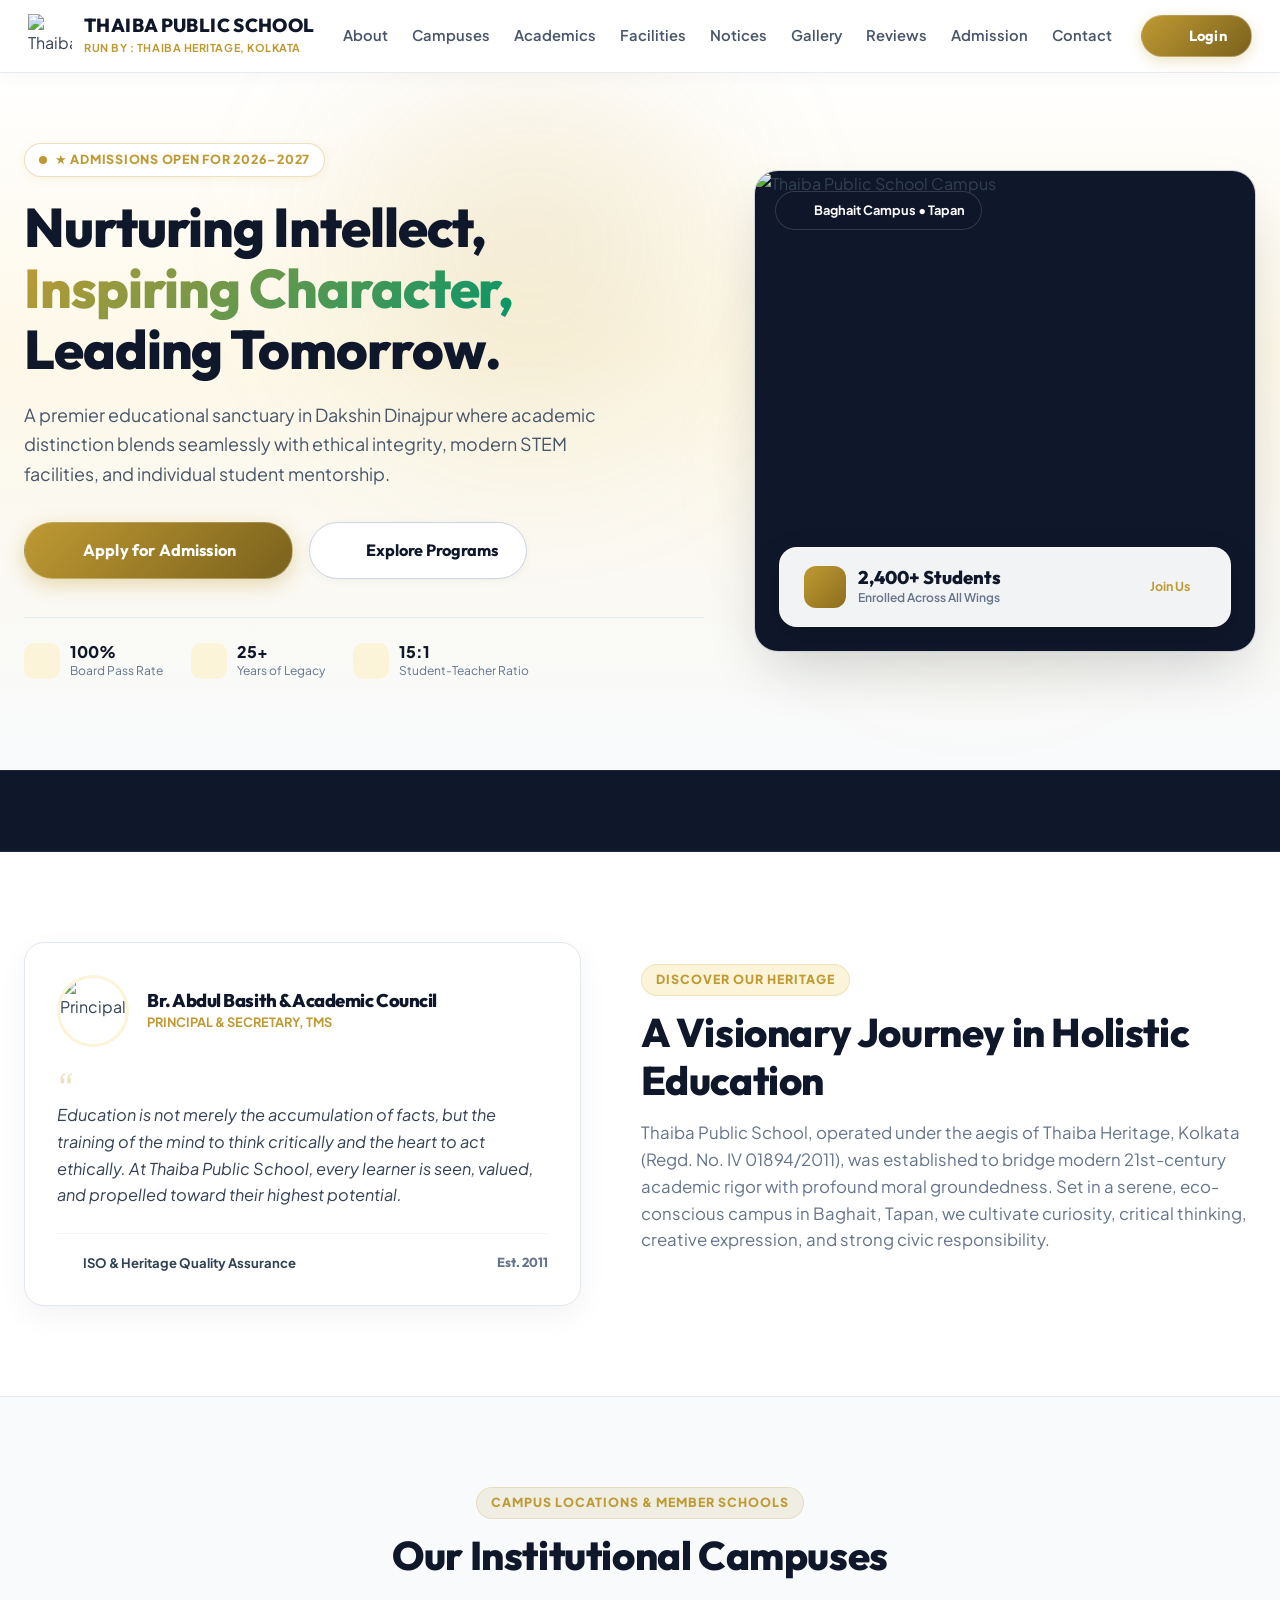
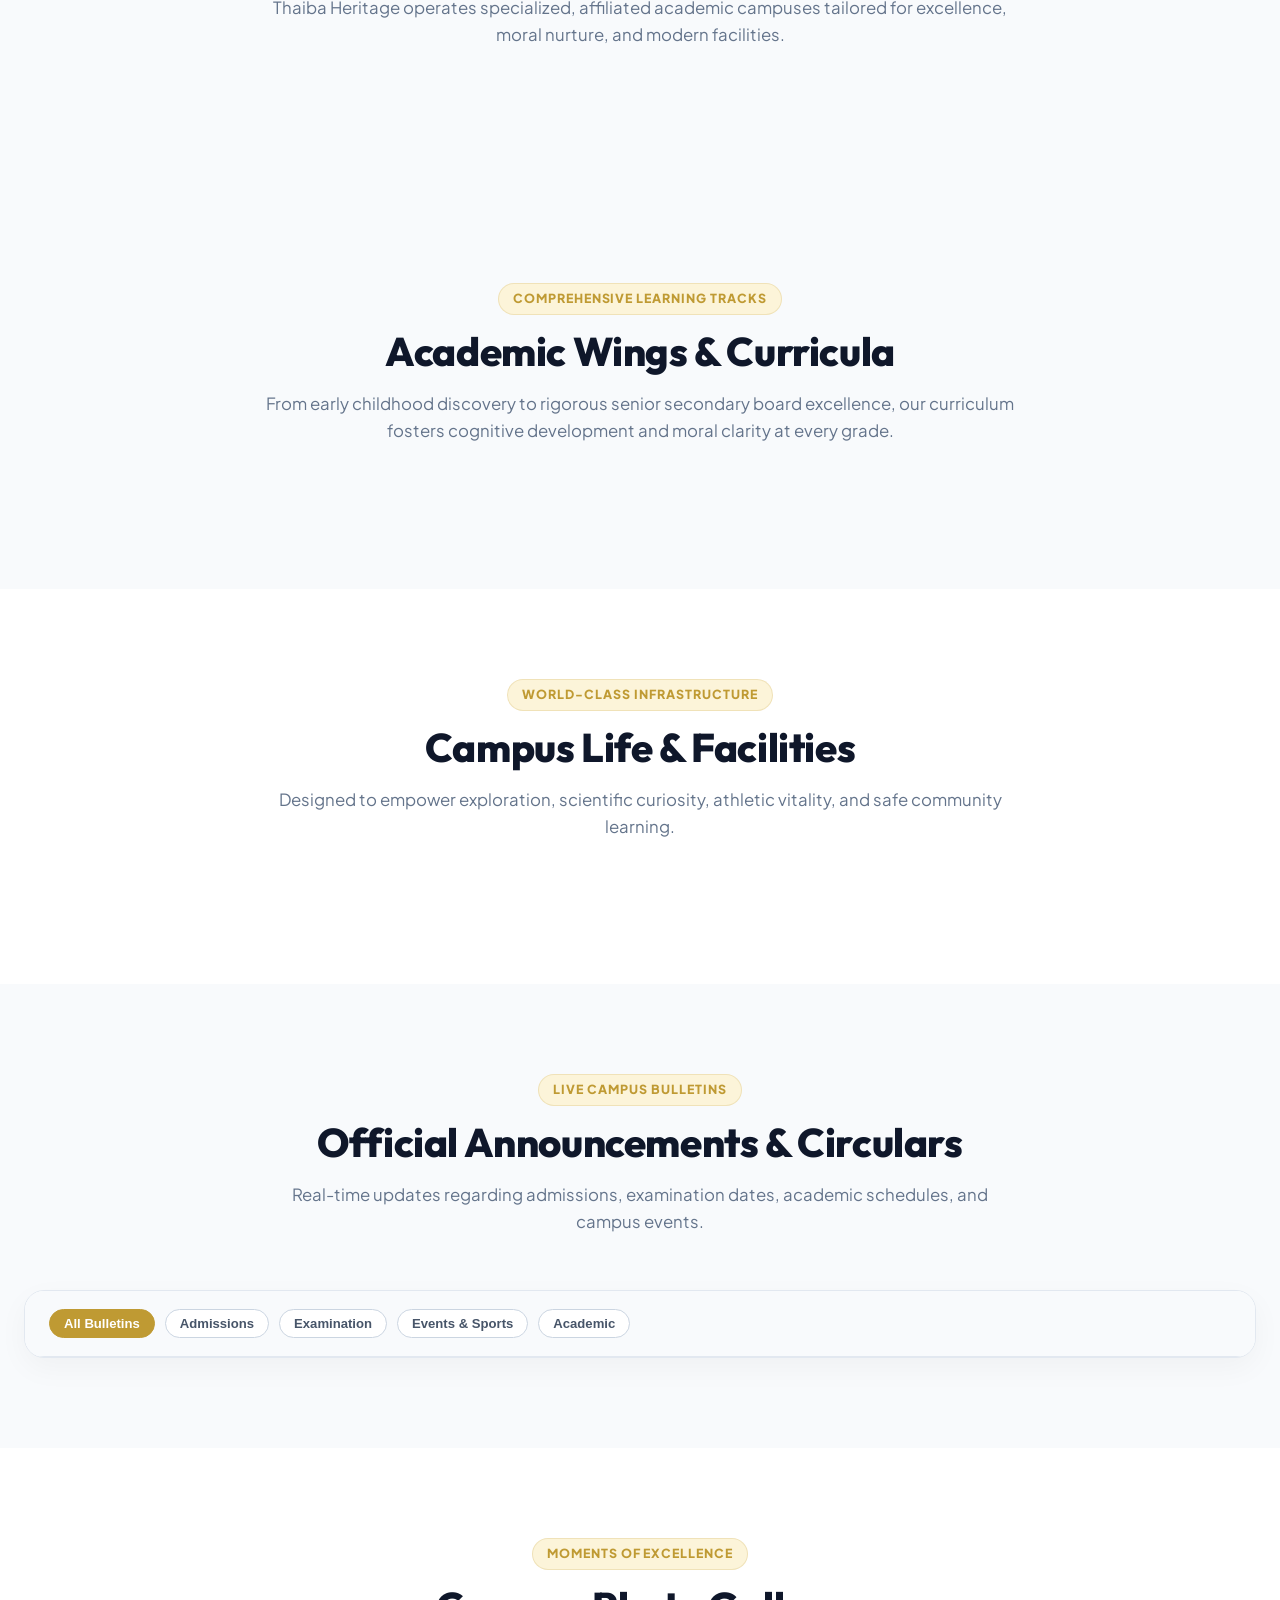
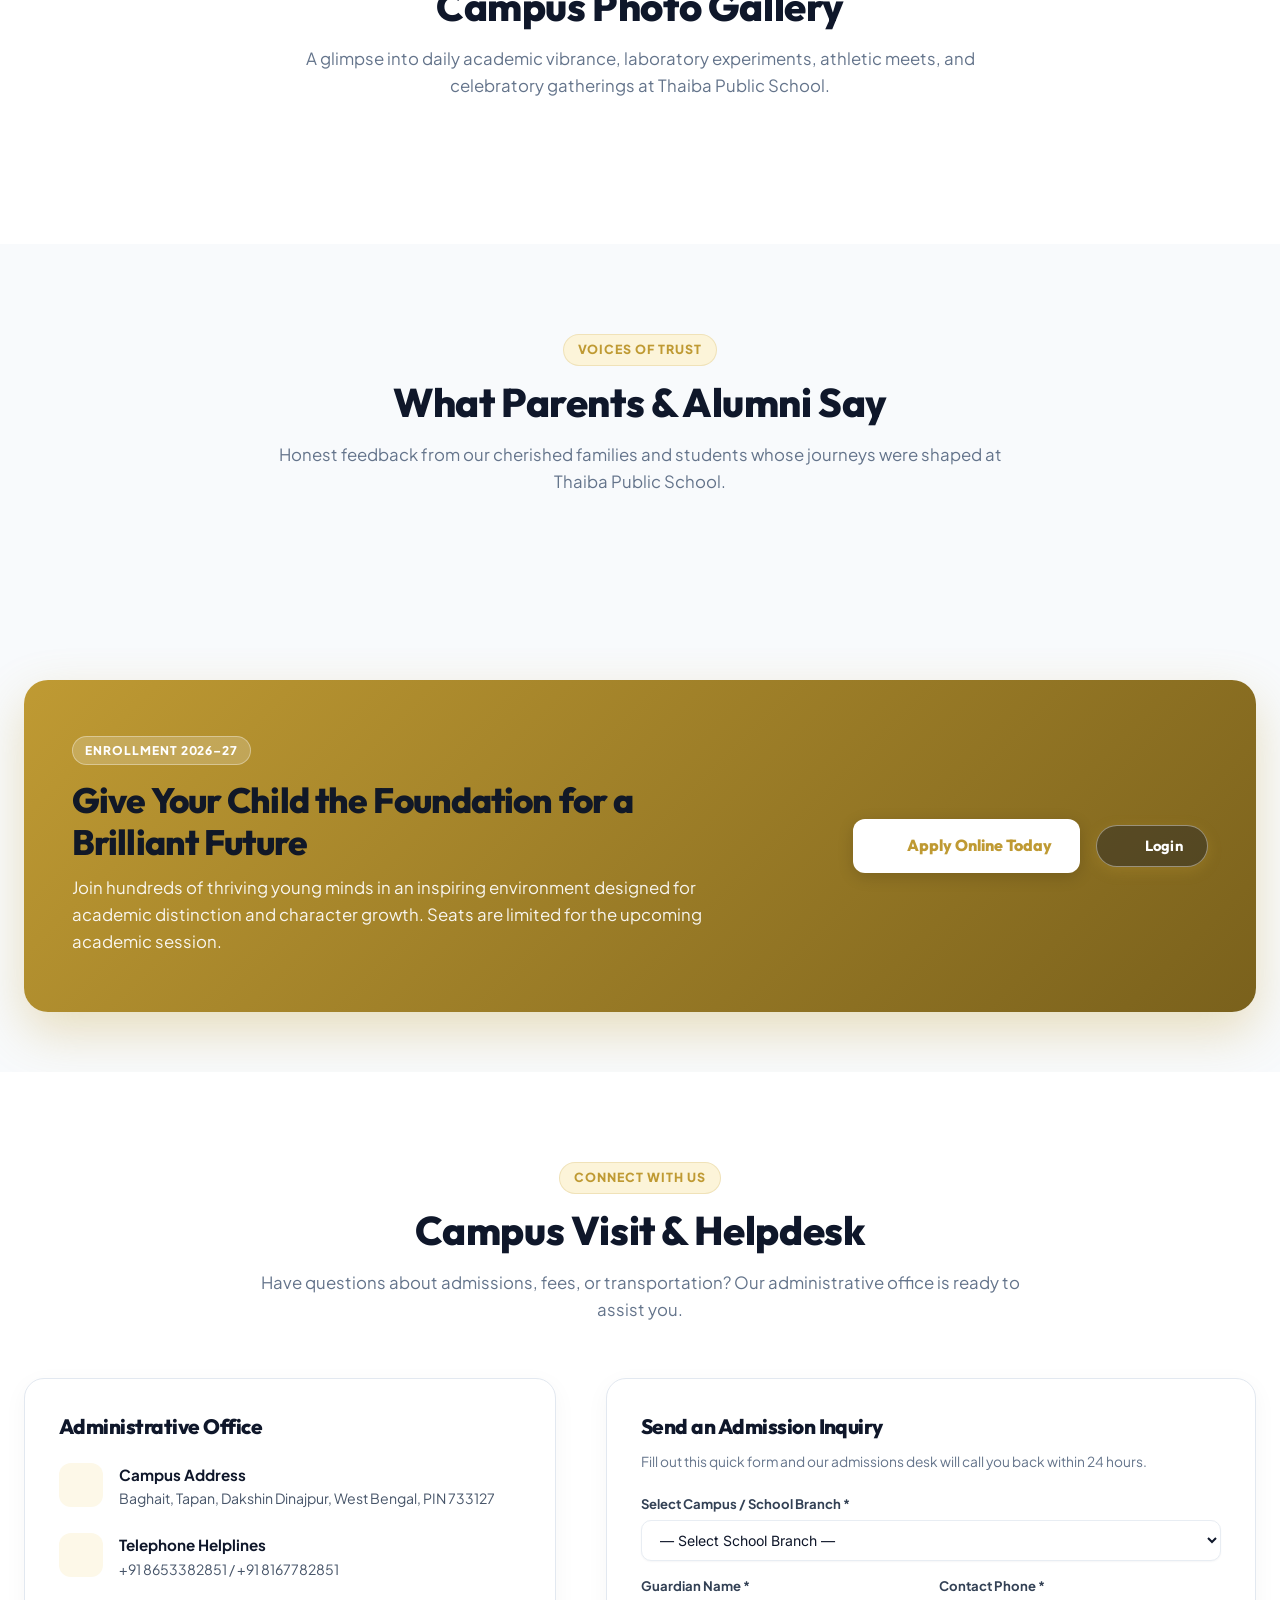
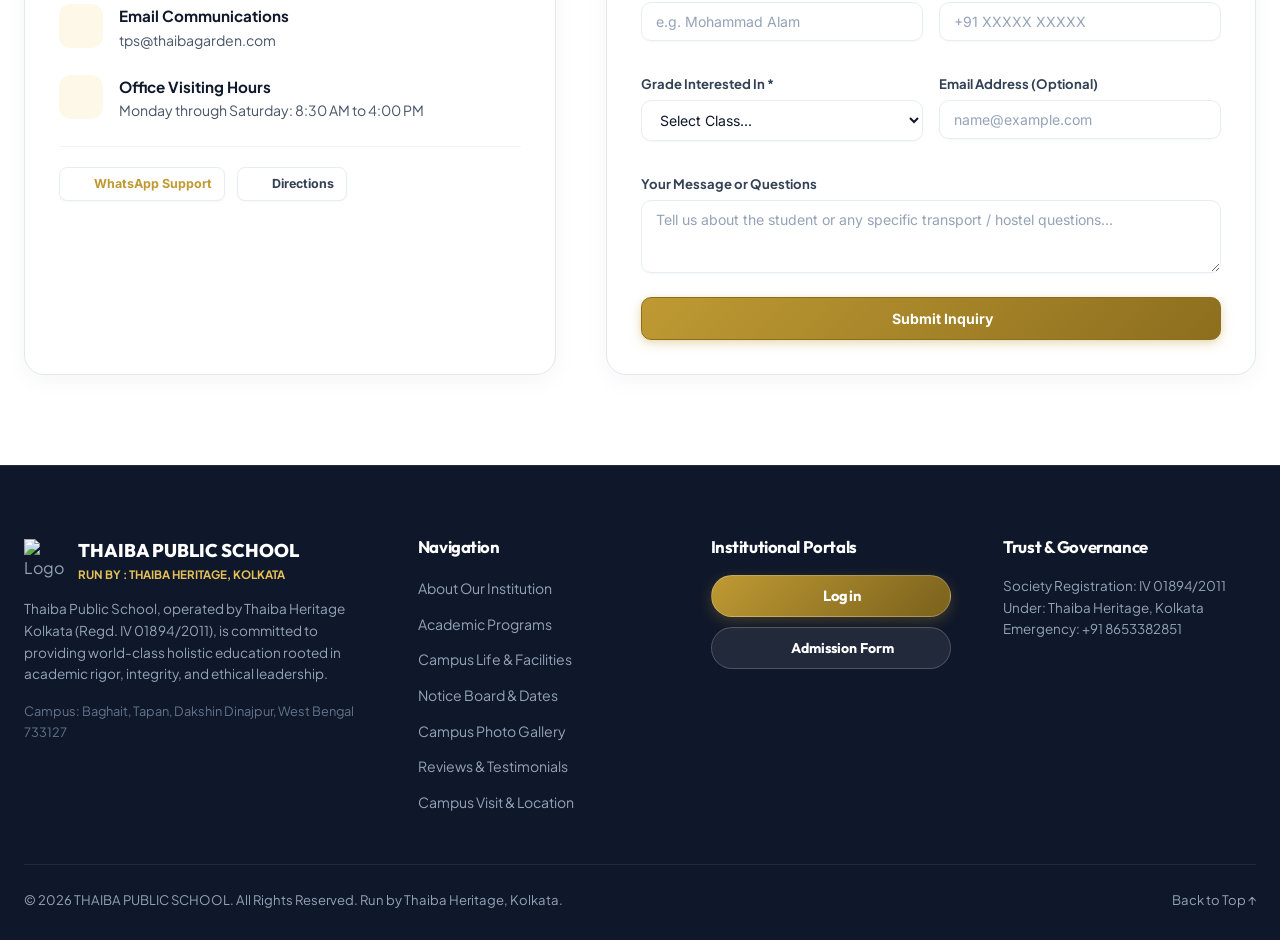
==== commit 2c203134: "Enhance Admin CMS, institution management, branch governance, and window permissions" ====
--- a/index.html
+++ b/index.html
@@ -1955,6 +1955,7 @@
       <!-- Desktop Nav Links -->
       <nav class="inst-nav-links">
         <a href="#about" id="nav-about-link">About</a>
+        <a href="#campuses" id="nav-campuses-link">Campuses</a>
         <a href="#academics" id="nav-academics-link">Academics</a>
         <a href="#facilities" id="nav-facilities-link">Facilities</a>
         <a href="#hostel" id="nav-hostel-link" style="display:none; font-weight:700; color:var(--brand-theme-primary);">Hostel</a>
@@ -1983,6 +1984,11 @@
         <a href="#about" class="mobile-nav-link" id="mobile-nav-about-link">
           <span class="mobile-nav-icon"><i data-lucide="info"></i></span>
           <span class="mobile-nav-text">About Institution</span>
+          <i data-lucide="chevron-right" class="mobile-nav-arr"></i>
+        </a>
+        <a href="#campuses" class="mobile-nav-link" id="mobile-nav-campuses-link">
+          <span class="mobile-nav-icon"><i data-lucide="building-2"></i></span>
+          <span class="mobile-nav-text">Campuses &amp; Branches</span>
           <i data-lucide="chevron-right" class="mobile-nav-arr"></i>
         </a>
         <a href="#academics" class="mobile-nav-link" id="mobile-nav-academics-link">
@@ -2170,6 +2176,21 @@
     </div>
   </section>
 
+  <!-- Campuses & Branches Showcase Section -->
+  <section class="inst-section" id="campuses" style="background:#f8fafc; border-top:1px solid #e2e8f0;">
+    <div class="inst-container">
+      <div class="section-header-center">
+        <span class="section-tag" style="background:rgba(191,154,51,0.12); color:#BF9A33;">CAMPUS LOCATIONS &amp; MEMBER SCHOOLS</span>
+        <h2 class="section-title">Our Institutional Campuses</h2>
+        <p class="section-subtitle">Thaiba Heritage operates specialized, affiliated academic campuses tailored for excellence, moral nurture, and modern facilities.</p>
+      </div>
+
+      <div class="campuses-grid" id="campuses-grid" style="display:grid; grid-template-columns:repeat(auto-fit, minmax(340px, 1fr)); gap:24px; margin-top:36px;">
+        <!-- Populated dynamically via JS from institutionService -->
+      </div>
+    </div>
+  </section>
+
   <!-- Academic Programs Section -->
   <section class="inst-section" id="academics" style="background:#f8fafc;">
     <div class="inst-container">
@@ -2510,6 +2531,13 @@
           <p style="font-size:0.86rem; color:#64748b; margin-bottom:20px;">Fill out this quick form and our admissions desk will call you back within 24 hours.</p>
 
           <form id="inquiry-form">
+            <div class="form-group" style="margin-bottom:14px;">
+              <label class="form-label" style="font-size:0.82rem; font-weight:700;">Select Campus / School Branch *</label>
+              <select id="inq-school" class="form-input" required>
+                <option value="">— Select School Branch —</option>
+              </select>
+            </div>
+
             <div class="contact-form-grid">
               <div class="form-group">
                 <label class="form-label" style="font-size:0.82rem; font-weight:700;">Guardian Name *</label>
@@ -3350,11 +3378,149 @@
         });
       }
 
+      // Render Campuses Showcase & Inquiry School Options
+      function renderCampuses() {
+        const grid = document.getElementById('campuses-grid');
+        const inqSelect = document.getElementById('inq-school');
+        const schools = institutionService.getSchools();
+
+        if (inqSelect) {
+          inqSelect.innerHTML = `<option value="">— Select School Branch —</option>` +
+            schools.map(s => `<option value="${esc(s.id)}">${esc(s.name)} (${esc(s.code)})</option>`).join('');
+        }
+
+        if (!grid) return;
+
+        grid.innerHTML = schools.map(sch => {
+          const facList = sch.facilitiesList || sch.facilities_list || ['Smart Classrooms', 'Science Lab', 'Library', 'Sports Arena'];
+          const facArr = Array.isArray(facList) ? facList : String(facList).split(',').map(f => f.trim());
+          const banner = sch.bannerImage || sch.banner_image || 'https://images.unsplash.com/photo-1580582932707-520aed937b7b?auto=format&fit=crop&w=800&q=80';
+
+          return `
+            <div class="campus-card" style="background:#ffffff; border:1px solid #e2e8f0; border-radius:18px; overflow:hidden; box-shadow:0 6px 20px rgba(15,23,42,0.04); display:flex; flex-direction:column; justify-content:space-between; transition:transform 0.2s ease, box-shadow 0.2s ease;">
+              <div style="height:190px; position:relative; overflow:hidden; background:#0f172a;">
+                <img src="${esc(banner)}" alt="${esc(sch.name)}" style="width:100%; height:100%; object-fit:cover; opacity:0.88; transition:transform 0.3s ease;">
+                <div style="position:absolute; inset:0; background:linear-gradient(to top, rgba(15,23,42,0.85) 0%, rgba(15,23,42,0.1) 60%);"></div>
+                
+                <div style="position:absolute; top:14px; left:14px; display:flex; gap:8px;">
+                  <span style="background:${sch.themeColor || '#BF9A33'}; color:#ffffff; font-size:0.72rem; font-weight:800; padding:4px 10px; border-radius:999px; letter-spacing:0.04em;">
+                    ${esc(sch.code)}
+                  </span>
+                  <span style="background:rgba(255,255,255,0.22); backdrop-filter:blur(6px); color:#ffffff; font-size:0.72rem; font-weight:700; padding:4px 10px; border-radius:999px;">
+                    ${esc(sch.board || 'Affiliated')}
+                  </span>
+                </div>
+
+                <div style="position:absolute; bottom:14px; left:16px; right:16px;">
+                  <h3 style="margin:0; font-family:var(--font-display); font-size:1.2rem; font-weight:800; color:#ffffff; line-height:1.25; text-shadow:0 2px 4px rgba(0,0,0,0.4);">
+                    ${esc(sch.name)}
+                  </h3>
+                  <div style="font-size:0.78rem; color:#cbd5e1; margin-top:3px; display:flex; align-items:center; gap:5px;">
+                    <i data-lucide="map-pin" style="width:13px; height:13px; color:#60a5fa;"></i>
+                    <span>${esc(sch.address?.district || sch.district || 'West Bengal')} &bull; ${esc(sch.address?.campus || sch.campusLocation || 'Campus')}</span>
+                  </div>
+                </div>
+              </div>
+
+              <div style="padding:20px; flex:1; display:flex; flex-direction:column; justify-content:space-between;">
+                <div>
+                  <p style="font-size:0.86rem; color:#475569; line-height:1.55; margin:0 0 14px 0;">
+                    ${esc(sch.description || sch.tagline || 'Modern campus fostering high academic performance, moral nurturing, and student-centered growth.')}
+                  </p>
+
+                  <div style="background:#f8fafc; border:1px solid #f1f5f9; border-radius:10px; padding:10px 12px; margin-bottom:14px; font-size:0.8rem; color:#334155; display:flex; flex-direction:column; gap:6px;">
+                    <div style="display:flex; align-items:center; gap:6px;">
+                      <i data-lucide="user-check" style="width:14px; height:14px; color:#BF9A33;"></i>
+                      <span style="font-weight:700;">Campus Principal:</span>
+                      <span style="color:#0f172a;">${esc(sch.principal || 'Basith Sir')}</span>
+                    </div>
+                    <div style="display:flex; align-items:center; gap:6px;">
+                      <i data-lucide="graduation-cap" style="width:14px; height:14px; color:#2563eb;"></i>
+                      <span style="font-weight:700;">Offered:</span>
+                      <span>${esc(sch.gradesOffered || sch.grades_offered || 'Nursery - Grade 12')}</span>
+                    </div>
+                  </div>
+
+                  <div style="display:flex; gap:6px; flex-wrap:wrap; margin-bottom:18px;">
+                    ${facArr.slice(0, 4).map(f => `
+                      <span style="display:inline-flex; align-items:center; gap:4px; font-size:0.72rem; font-weight:700; background:#f1f5f9; color:#475569; padding:3px 9px; border-radius:999px;">
+                        <span style="width:5px; height:5px; border-radius:50%; background:#BF9A33;"></span>
+                        ${esc(f)}
+                      </span>
+                    `).join('')}
+                  </div>
+                </div>
+
+                <div style="display:flex; gap:10px; border-top:1px solid #f1f5f9; padding-top:14px;">
+                  <button class="btn btn-secondary btn-sm btn-view-campus-details" data-id="${esc(sch.id)}" style="flex:1; justify-content:center; font-weight:700;">
+                    <i data-lucide="info" style="width:14px; height:14px;"></i> View Details
+                  </button>
+                  <a href="/admission?school=${esc(sch.id)}" class="btn btn-primary btn-sm" style="flex:1; justify-content:center; text-decoration:none; font-weight:700;">
+                    <i data-lucide="pen-tool" style="width:14px; height:14px;"></i> Apply Online
+                  </a>
+                </div>
+              </div>
+            </div>
+          `;
+        }).join('');
+
+        grid.querySelectorAll('.btn-view-campus-details').forEach(btn => {
+          btn.addEventListener('click', (e) => {
+            const id = e.currentTarget.dataset.id;
+            const sch = institutionService.getSchool(id);
+            if (sch) openCampusModal(sch);
+          });
+        });
+
+        if (window.lucide) window.lucide.createIcons();
+      }
+
+      function openCampusModal(sch) {
+        const modal = document.getElementById('campus-detail-modal');
+        if (!modal) return;
+        const facList = sch.facilitiesList || sch.facilities_list || ['Smart Classrooms', 'Science Lab', 'Library', 'Sports Arena'];
+        const facArr = Array.isArray(facList) ? facList : String(facList).split(',').map(f => f.trim());
+        const banner = sch.bannerImage || sch.banner_image || 'https://images.unsplash.com/photo-1580582932707-520aed937b7b?auto=format&fit=crop&w=1200&q=80';
+
+        document.getElementById('modal-camp-banner').src = banner;
+        document.getElementById('modal-camp-name').innerText = sch.name || 'Campus';
+        document.getElementById('modal-camp-code').innerText = sch.code || '';
+        document.getElementById('modal-camp-board').innerText = sch.board || 'State / Central Affiliated';
+        document.getElementById('modal-camp-tagline').innerText = `"${sch.tagline || 'Excellence in Education'}"`;
+        document.getElementById('modal-camp-desc').innerText = sch.description || 'Welcome to this campus of Thaiba Heritage Group. We offer state-of-the-art facilities, supportive faculty, and value-based education.';
+        document.getElementById('modal-camp-principal').innerText = sch.principal || 'Basith Sir';
+        document.getElementById('modal-camp-phone').innerText = sch.contact?.phone1 || sch.contactPhone || '+91 8653382851';
+        document.getElementById('modal-camp-address').innerText = `${sch.address?.campus || sch.campusLocation || 'Baghait, Tapan'}, ${sch.address?.district || 'Dakshin Dinajpur'}, ${sch.address?.state || 'West Bengal'} - ${sch.address?.pin || '733127'}`;
+        document.getElementById('modal-camp-grades').innerText = sch.gradesOffered || sch.grades_offered || 'Nursery to Grade 12';
+        
+        const facBox = document.getElementById('modal-camp-facilities');
+        if (facBox) {
+          facBox.innerHTML = facArr.map(f => `
+            <div style="background:#f8fafc; border:1px solid #e2e8f0; border-radius:8px; padding:8px 12px; font-size:0.84rem; font-weight:700; color:#334155; display:flex; align-items:center; gap:8px;">
+              <i data-lucide="check" style="width:14px; height:14px; color:#16a34a;"></i>
+              <span>${esc(f)}</span>
+            </div>
+          `).join('');
+        }
+
+        const applyBtn = document.getElementById('modal-camp-apply-btn');
+        if (applyBtn) {
+          applyBtn.href = `/admission?school=${esc(sch.id)}`;
+        }
+
+        modal.style.display = 'flex';
+        if (window.lucide) window.lucide.createIcons();
+      }
+
+      renderCampuses();
+      window.addEventListener('tms_schools_changed', renderCampuses);
+
       // Quick Inquiry Form Submission
       const inqForm = document.getElementById('inquiry-form');
       if (inqForm) {
         inqForm.addEventListener('submit', async (e) => {
           e.preventDefault();
+          const schoolEl = document.getElementById('inq-school');
           const nameEl = document.getElementById('inq-name');
           const phoneEl = document.getElementById('inq-phone');
           const gradeEl = document.getElementById('inq-grade');
@@ -3363,6 +3529,8 @@
           const status = document.getElementById('inquiry-status');
           const submitBtn = inqForm.querySelector('button[type="submit"]');
 
+          const schoolId = schoolEl ? schoolEl.value : 'tps';
+          const schoolName = (schoolEl && schoolEl.selectedOptions && schoolEl.selectedOptions[0]) ? schoolEl.selectedOptions[0].text : 'Thaiba Public School';
           const name = nameEl ? nameEl.value.trim() : '';
           const phone = phoneEl ? phoneEl.value.trim() : '';
           const grade = gradeEl ? gradeEl.value : 'General Admission';
@@ -3386,6 +3554,9 @@
 
           const inquiry = {
             id: 'INQ-' + Date.now() + '-' + Math.random().toString(36).slice(2, 6).toUpperCase(),
+            school_id: schoolId,
+            schoolId: schoolId,
+            schoolName: schoolName,
             guardianName: name,
             phone: phone,
             grade: grade,
@@ -3413,7 +3584,7 @@
                   <span>Inquiry Received Successfully!</span>
                 </div>
                 <div style="font-size:0.86rem; color:#8C6E1E; line-height:1.5;">
-                  Thank you, <strong>${esc(name)}</strong>. Your admission inquiry for <strong>${esc(grade)}</strong> has been registered. Our admissions desk will call you at <strong>${esc(phone)}</strong> shortly.
+                  Thank you, <strong>${esc(name)}</strong>. Your inquiry for <strong>${esc(schoolName)}</strong> (${esc(grade)}) has been registered. Our admissions desk will call you at <strong>${esc(phone)}</strong> shortly.
                 </div>
               `;
               if (window.lucide) window.lucide.createIcons();
@@ -3444,5 +3615,63 @@
     // Launch!
     window.addEventListener('DOMContentLoaded', initWebsite);
   </script>
+
+  <!-- Campus Showcase Modal -->
+  <div id="campus-detail-modal" style="display:none; position:fixed; inset:0; background:rgba(15,23,42,0.65); z-index:99999; backdrop-filter:blur(4px); align-items:center; justify-content:center; padding:16px;">
+    <div style="background:#ffffff; border-radius:20px; max-width:720px; width:100%; max-height:90vh; overflow-y:auto; box-shadow:0 20px 40px rgba(0,0,0,0.25); position:relative; overflow:hidden;">
+      <button id="btn-close-campus-modal" onclick="document.getElementById('campus-detail-modal').style.display='none'" style="position:absolute; top:16px; right:16px; z-index:10; background:rgba(0,0,0,0.5); border:none; color:#ffffff; width:34px; height:34px; border-radius:50%; display:flex; align-items:center; justify-content:center; cursor:pointer;">
+        <i data-lucide="x" style="width:18px; height:18px;"></i>
+      </button>
+
+      <div style="height:220px; position:relative; overflow:hidden; background:#0f172a;">
+        <img id="modal-camp-banner" src="" alt="Campus Banner" style="width:100%; height:100%; object-fit:cover; opacity:0.85;">
+        <div style="position:absolute; inset:0; background:linear-gradient(to top, rgba(15,23,42,0.9) 0%, transparent 60%);"></div>
+        <div style="position:absolute; bottom:18px; left:22px; right:22px;">
+          <div style="display:flex; gap:8px; margin-bottom:6px;">
+            <span id="modal-camp-code" style="background:#BF9A33; color:#fff; font-size:0.75rem; font-weight:800; padding:2px 8px; border-radius:6px;"></span>
+            <span id="modal-camp-board" style="background:rgba(255,255,255,0.25); color:#fff; font-size:0.75rem; font-weight:700; padding:2px 8px; border-radius:6px;"></span>
+          </div>
+          <h2 id="modal-camp-name" style="margin:0; font-family:var(--font-display); font-size:1.6rem; font-weight:800; color:#ffffff; line-height:1.2;"></h2>
+        </div>
+      </div>
+
+      <div style="padding:24px;">
+        <p id="modal-camp-tagline" style="font-size:0.95rem; font-style:italic; color:#BF9A33; font-weight:700; margin:0 0 14px 0;"></p>
+        <p id="modal-camp-desc" style="font-size:0.9rem; color:#475569; line-height:1.6; margin:0 0 20px 0;"></p>
+
+        <div style="margin-bottom:20px;">
+          <h4 style="font-size:0.86rem; font-weight:800; text-transform:uppercase; letter-spacing:0.04em; color:#0f172a; margin:0 0 10px 0;">Offered Classes &amp; Programs</h4>
+          <div style="background:#f8fafc; border:1px solid #e2e8f0; border-radius:10px; padding:10px 14px; font-weight:700; color:#1e293b; font-size:0.9rem;" id="modal-camp-grades"></div>
+        </div>
+
+        <div style="margin-bottom:20px;">
+          <h4 style="font-size:0.86rem; font-weight:800; text-transform:uppercase; letter-spacing:0.04em; color:#0f172a; margin:0 0 10px 0;">Campus Facilities &amp; Amenities</h4>
+          <div id="modal-camp-facilities" style="display:grid; grid-template-columns:repeat(auto-fit, minmax(200px, 1fr)); gap:8px;"></div>
+        </div>
+
+        <div style="display:grid; grid-template-columns:1fr 1fr; gap:14px; margin-bottom:24px; background:#f8fafc; border:1px solid #e2e8f0; border-radius:12px; padding:14px;">
+          <div>
+            <div style="font-size:0.72rem; color:#64748b; font-weight:700; text-transform:uppercase;">Principal / Head</div>
+            <div id="modal-camp-principal" style="font-size:0.95rem; font-weight:800; color:#0f172a; margin-top:2px;"></div>
+          </div>
+          <div>
+            <div style="font-size:0.72rem; color:#64748b; font-weight:700; text-transform:uppercase;">Campus Helpline</div>
+            <div id="modal-camp-phone" style="font-size:0.95rem; font-weight:800; color:#0f172a; margin-top:2px;"></div>
+          </div>
+          <div style="grid-column: span 2;">
+            <div style="font-size:0.72rem; color:#64748b; font-weight:700; text-transform:uppercase;">Location Address</div>
+            <div id="modal-camp-address" style="font-size:0.85rem; color:#334155; margin-top:2px;"></div>
+          </div>
+        </div>
+
+        <div style="display:flex; gap:12px; justify-content:flex-end;">
+          <button class="btn btn-secondary" onclick="document.getElementById('campus-detail-modal').style.display='none'">Close</button>
+          <a href="/admission" id="modal-camp-apply-btn" class="btn btn-primary" style="text-decoration:none; padding:10px 20px; font-weight:700;">
+            <i data-lucide="pen-tool" style="width:16px; height:16px;"></i> Apply for Admission at this Campus
+          </a>
+        </div>
+      </div>
+    </div>
+  </div>
 </body>
 </html>
--- a/app.css
+++ b/app.css
@@ -240,19 +240,53 @@
   display: flex;
   align-items: center;
   justify-content: space-between;
-  gap: 12px;
-  padding: 0 16px;
+  gap: 10px;
+  padding: 0 14px;
   border-bottom: 1px solid var(--border-color);
-  background: linear-gradient(180deg, #ffffff 0%, #fcfdfe 100%);
+  background: #ffffff;
   position: relative;
+  overflow: hidden;
 }
 
 .sidebar-brand-box {
   display: flex;
   align-items: center;
-  gap: 12px;
+  gap: 10px;
   min-width: 0;
   flex: 1;
+  overflow: hidden;
+}
+
+.brand-info {
+  display: flex;
+  flex-direction: column;
+  justify-content: center;
+  min-width: 0;
+  flex: 1;
+  overflow: hidden;
+}
+
+.brand-info h2 {
+  font-size: 0.86rem;
+  color: #0f172a;
+  letter-spacing: 0.02em;
+  font-weight: 800;
+  line-height: 1.25;
+  margin: 0;
+  white-space: nowrap;
+  overflow: hidden;
+  text-overflow: ellipsis;
+  text-transform: uppercase;
+}
+
+.brand-info p {
+  font-size: 0.68rem;
+  color: #64748b;
+  font-weight: 600;
+  margin: 2px 0 0 0;
+  white-space: nowrap;
+  overflow: hidden;
+  text-overflow: ellipsis;
 }
 
 .sidebar-collapse-btn {
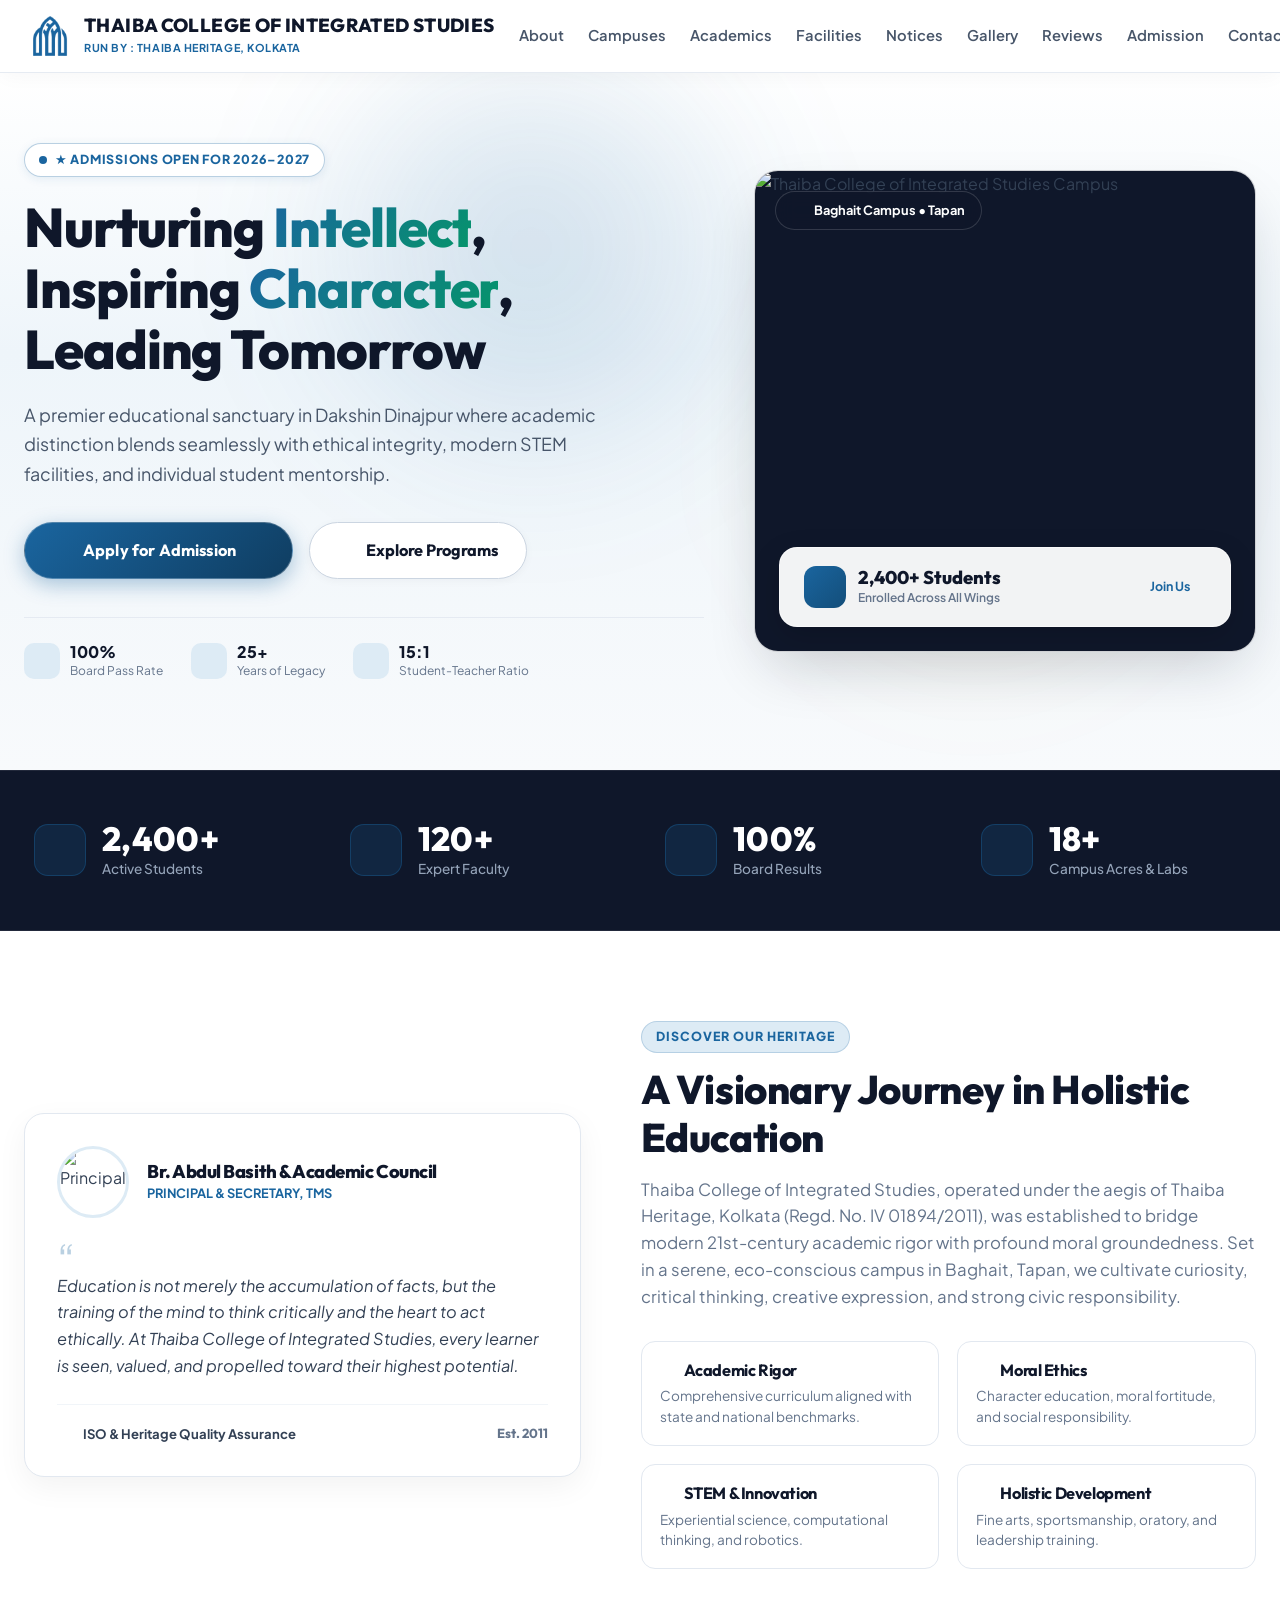
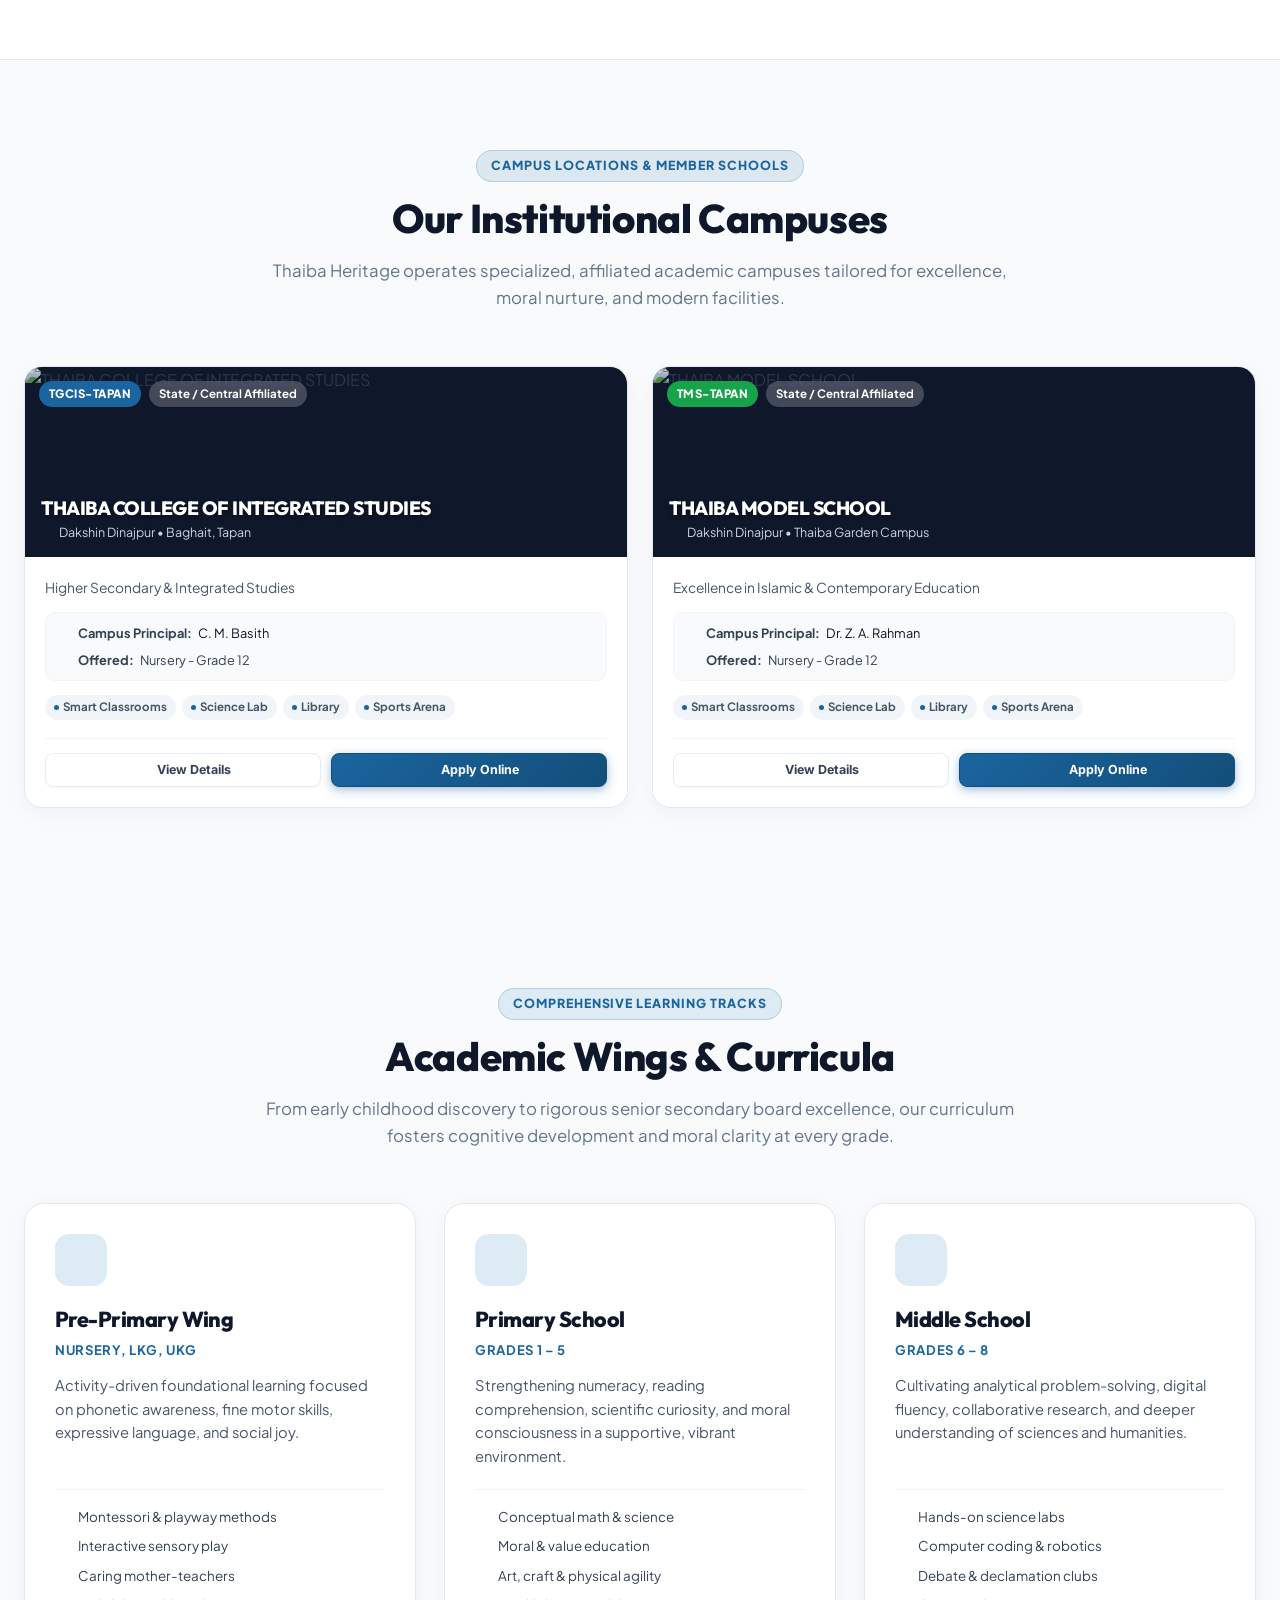
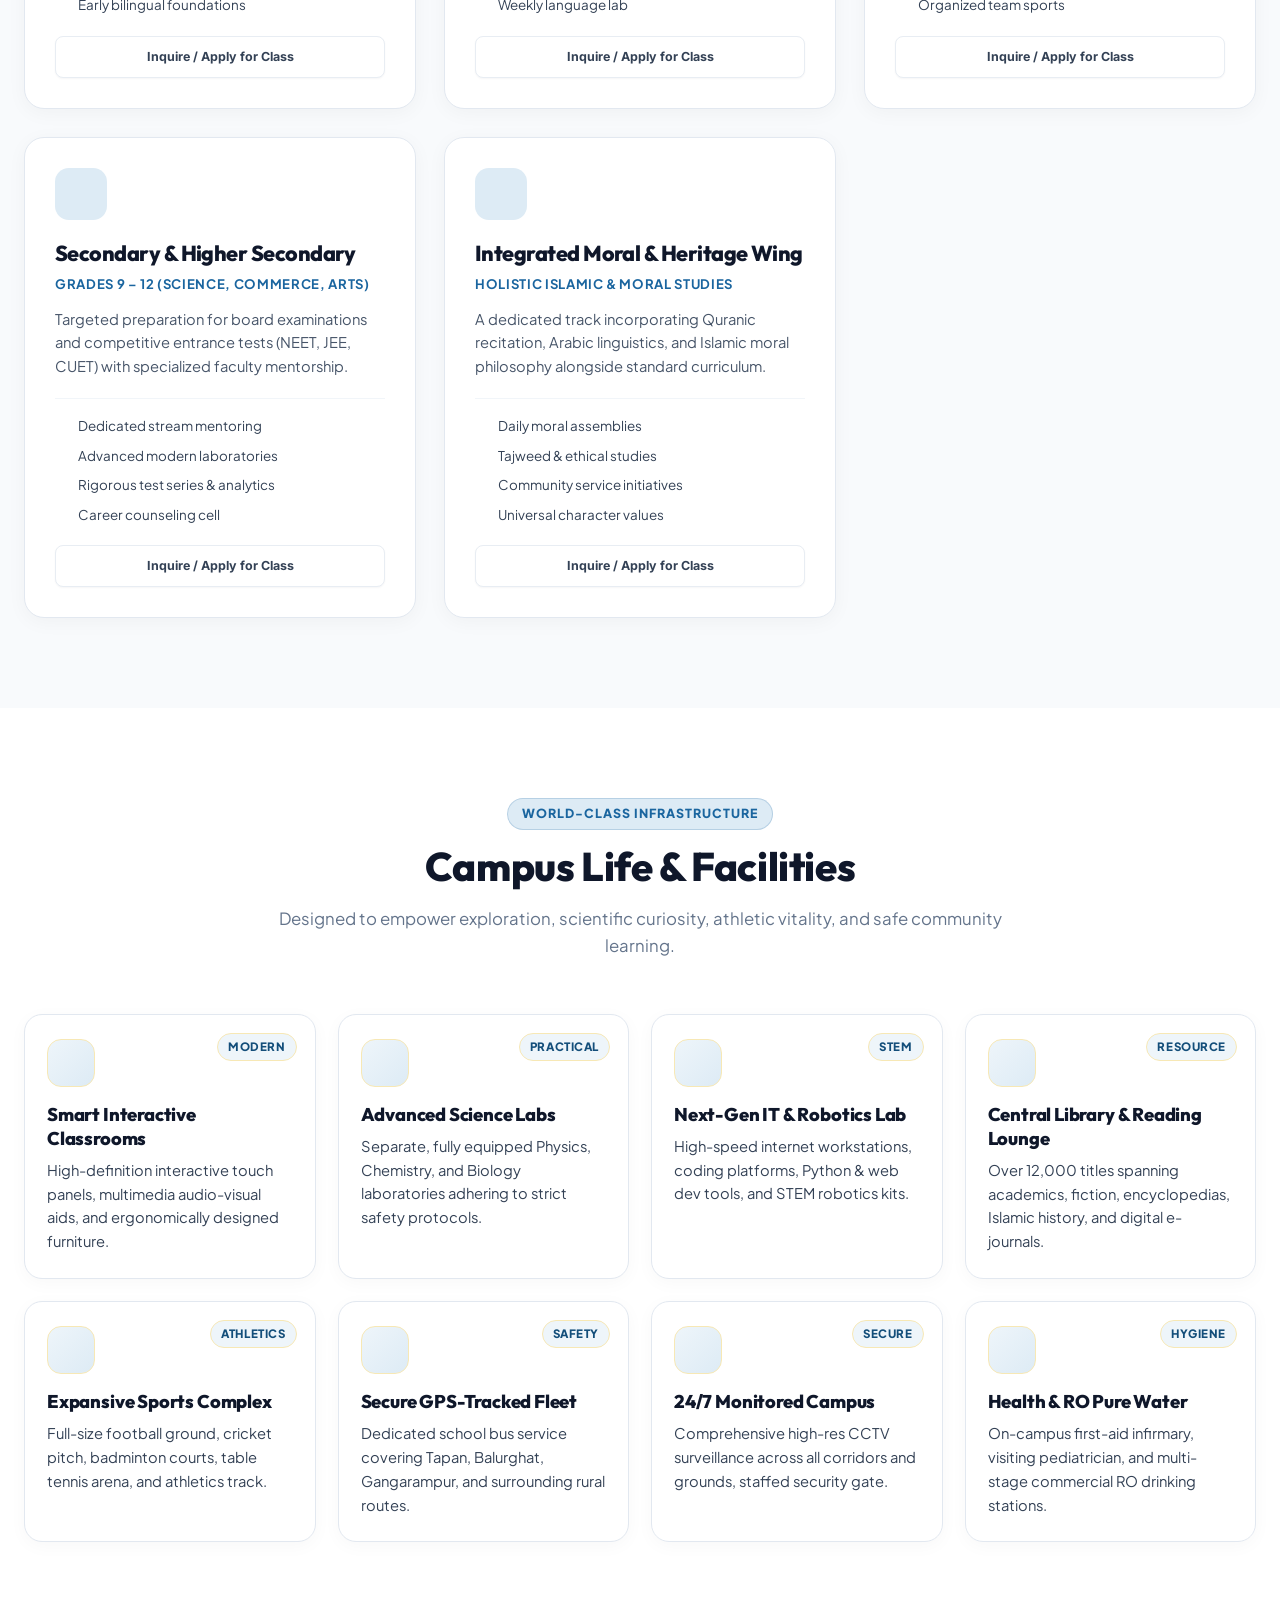
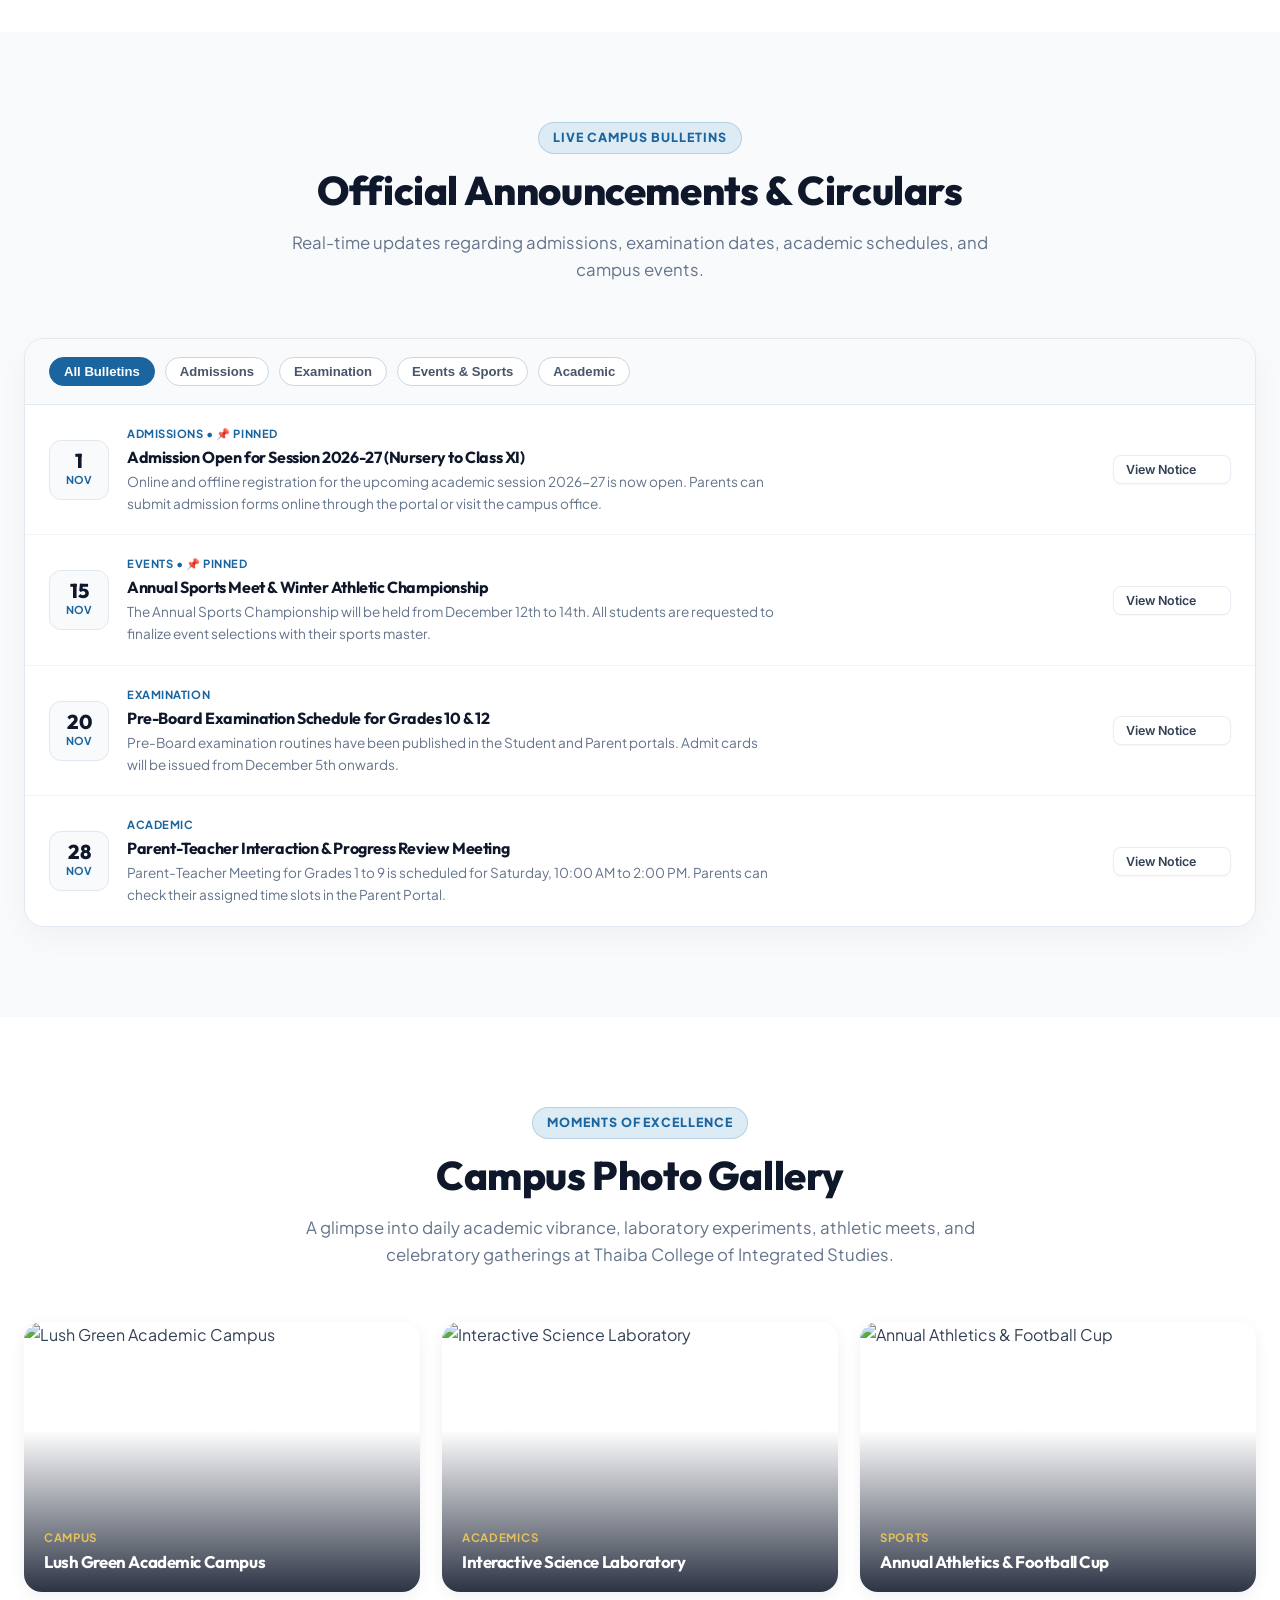
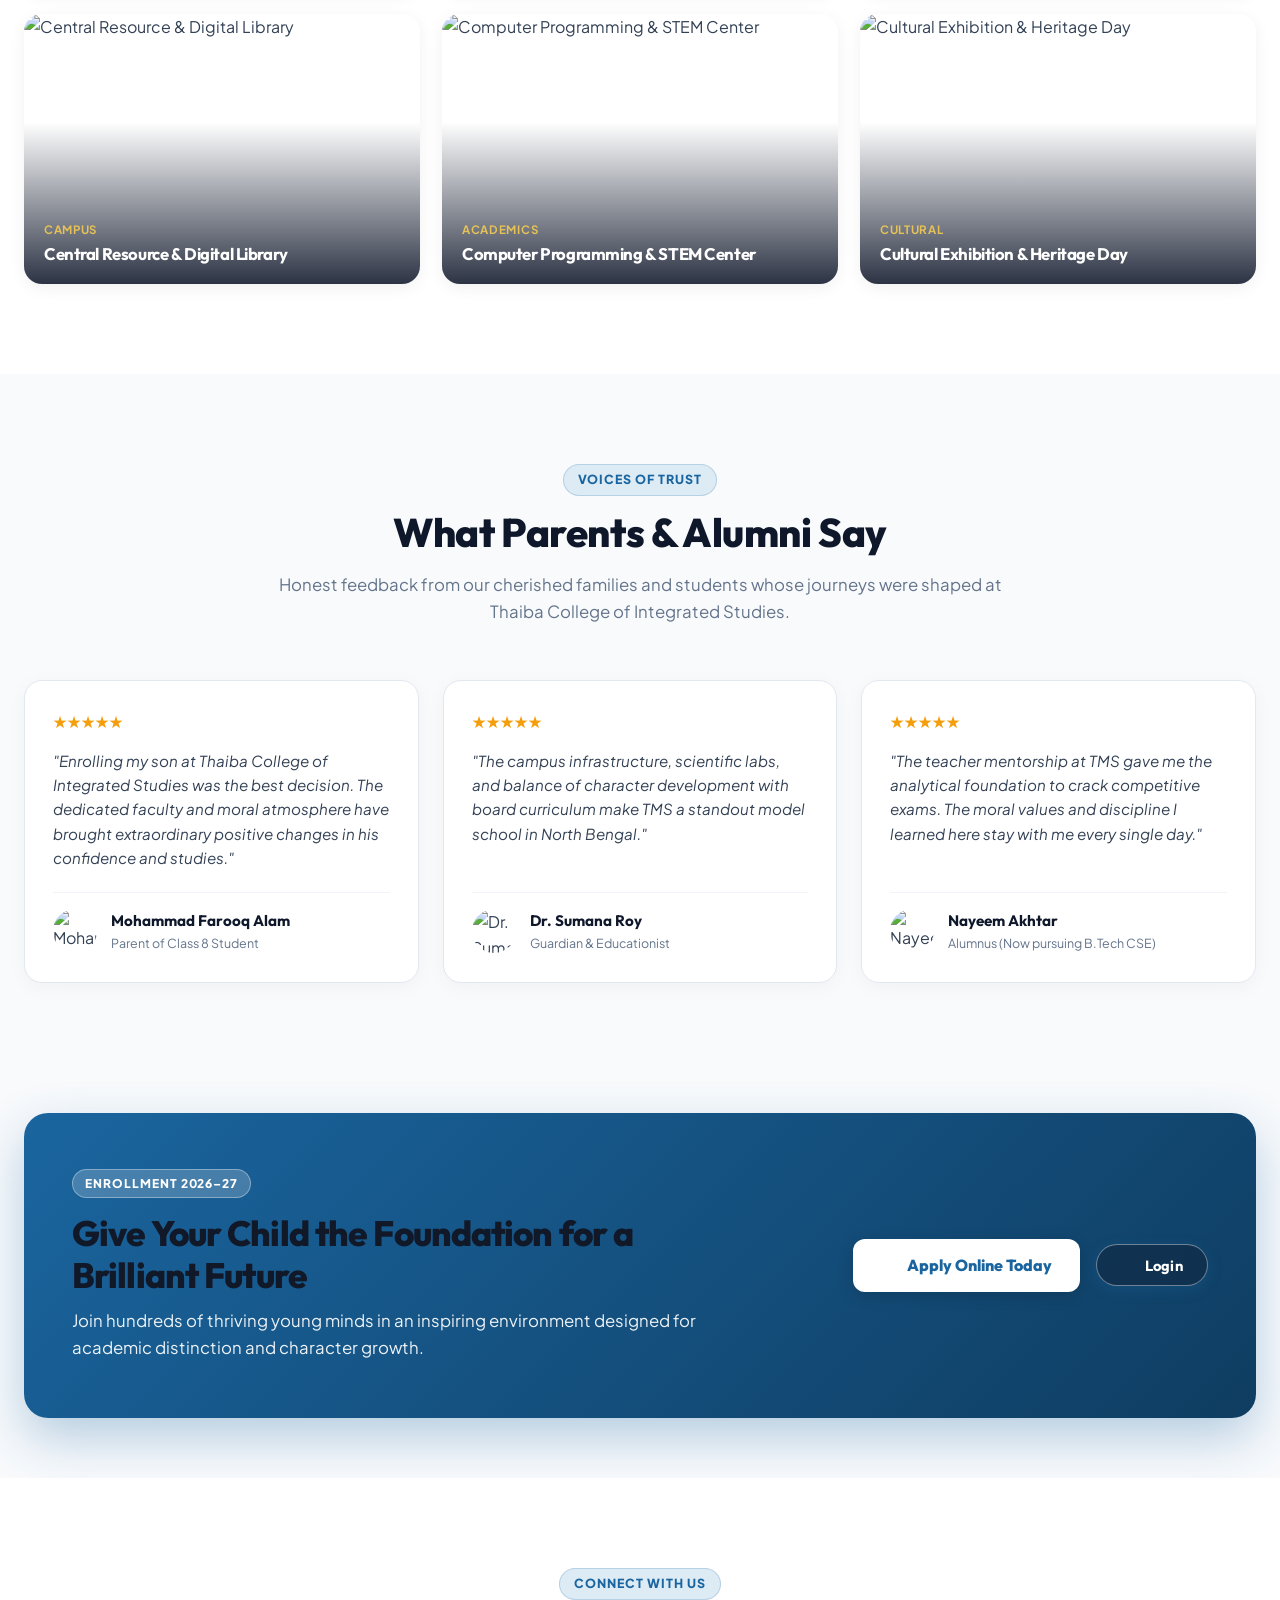
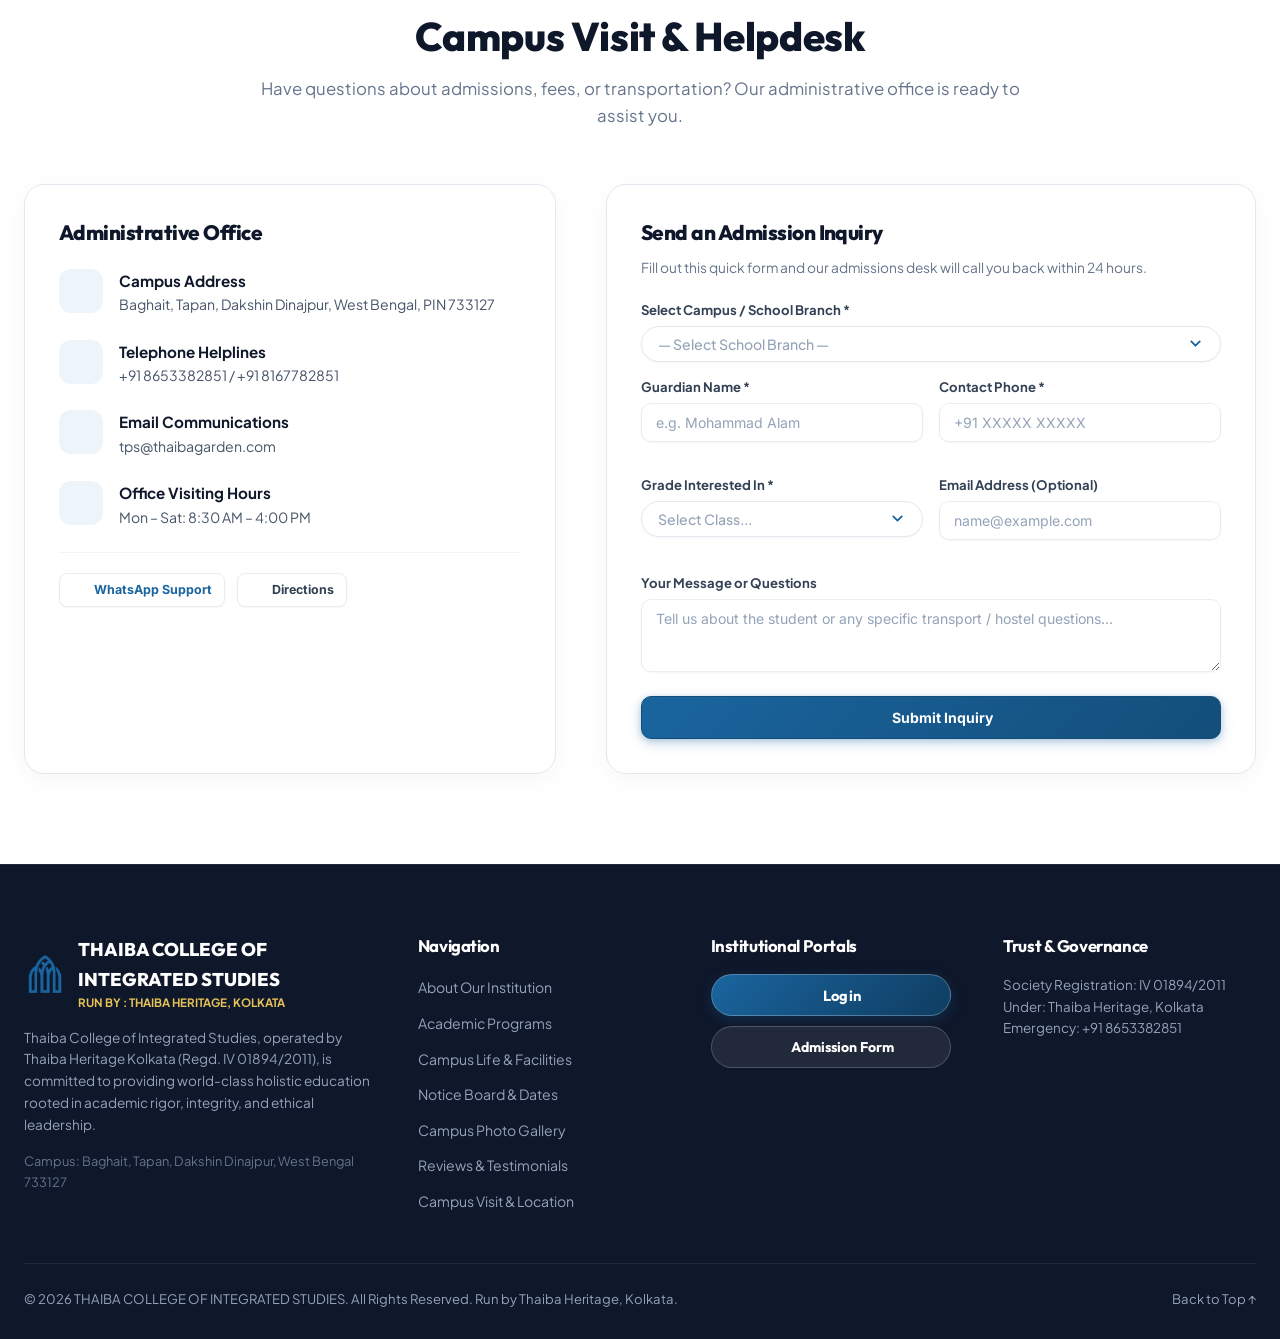
==== commit 5ab527c0: "Rebrand to Thaiba College of Integrated Studies, update theme to logo color, use Campus instead of S" ====
--- a/index.html
+++ b/index.html
@@ -3,11 +3,11 @@
 <head>
   <meta charset="UTF-8">
   <meta name="viewport" content="width=device-width, initial-scale=1.0">
-  <title>THAIBA PUBLIC SCHOOL — Official Institutional Campus</title>
+  <title>THAIBA COLLEGE OF INTEGRATED STUDIES — Official Institutional Campus</title>
   <link rel="icon" type="image/png" href="./tps-logo.png">
   <link rel="apple-touch-icon" href="./tps-logo.png">
   <link rel="manifest" href="./manifest.json">
-  <meta name="theme-color" content="#BF9A33">
+  <meta name="theme-color" content="#1A659F">
   <meta name="apple-mobile-web-app-capable" content="yes">
   <meta name="apple-mobile-web-app-status-bar-style" content="default">
   <meta name="apple-mobile-web-app-title" content="TPS School">
@@ -27,10 +27,10 @@
        INSTITUTIONAL WEBSITE - ULTRA-PREMIUM LOGO-THEMED CSS
        ========================================================================== */
     :root {
-      --brand-theme-primary: #BF9A33;
-      --brand-theme-hover: #8C6E1E;
-      --brand-theme-light: #FCF4D9;
-      --brand-theme-dark: #7A611C;
+      --brand-theme-primary: #1A659F;
+      --brand-theme-hover: #134e7a;
+      --brand-theme-light: #ddebf5;
+      --brand-theme-dark: #0f3d61;
       --brand-theme-accent: #f59e0b;
       --brand-theme-accent-light: #fef3c7;
       --brand-dark-bg: #0f172a;
@@ -65,7 +65,7 @@
       left: 20%;
       width: 550px;
       height: 550px;
-      background: radial-gradient(circle, rgba(191, 154, 51, 0.18) 0%, rgba(191, 154, 51, 0) 70%);
+      background: radial-gradient(circle, rgba(26, 101, 159, 0.18) 0%, rgba(26, 101, 159, 0) 70%);
       filter: blur(60px);
       pointer-events: none;
       z-index: 0;
@@ -225,7 +225,7 @@
       font-size: 0.92rem;
       letter-spacing: 0.02em;
       text-decoration: none;
-      box-shadow: 0 4px 14px rgba(191, 154, 51, 0.28);
+      box-shadow: 0 4px 14px rgba(26, 101, 159, 0.28);
       border: 1px solid rgba(255, 255, 255, 0.25);
       cursor: pointer;
       white-space: nowrap !important;
@@ -235,13 +235,13 @@
 
     .btn-inst-login:hover {
       transform: translateY(-1.5px);
-      box-shadow: 0 6px 20px rgba(191, 154, 51, 0.42);
+      box-shadow: 0 6px 20px rgba(26, 101, 159, 0.42);
       filter: brightness(1.05);
     }
 
     .btn-inst-login:active {
       transform: translateY(0);
-      box-shadow: 0 2px 8px rgba(191, 154, 51, 0.3);
+      box-shadow: 0 2px 8px rgba(26, 101, 159, 0.3);
     }
 
     .btn-inst-admission-footer {
@@ -289,7 +289,7 @@
     .btn-inst-apply:hover {
       border-color: var(--brand-theme-primary);
       color: var(--brand-theme-primary) !important;
-      background: #FDF8E8;
+      background: #eef5fa;
       transform: translateY(-2px);
     }
 
@@ -308,7 +308,7 @@
       position: relative;
       padding: 70px 24px 90px;
       overflow: hidden;
-      background: linear-gradient(180deg, #ffffff 0%, #FDF8E8 40%, #f8fafc 100%);
+      background: linear-gradient(180deg, #ffffff 0%, #eef5fa 40%, #f8fafc 100%);
     }
 
     .inst-hero-inner {
@@ -329,8 +329,8 @@
       background: #ffffff;
       padding: 6px 14px;
       border-radius: 999px;
-      border: 1px solid rgba(191, 154, 51, 0.3);
-      box-shadow: 0 2px 10px rgba(191, 154, 51, 0.1);
+      border: 1px solid rgba(26, 101, 159, 0.3);
+      box-shadow: 0 2px 10px rgba(26, 101, 159, 0.1);
       font-size: 0.78rem;
       font-weight: 800;
       color: var(--brand-theme-primary);
@@ -348,9 +348,9 @@
     }
 
     @keyframes dotPulse {
-      0% { transform: scale(0.9); box-shadow: 0 0 0 0 rgba(191, 154, 51, 0.7); }
-      70% { transform: scale(1.1); box-shadow: 0 0 0 7px rgba(191, 154, 51, 0); }
-      100% { transform: scale(0.9); box-shadow: 0 0 0 0 rgba(191, 154, 51, 0); }
+      0% { transform: scale(0.9); box-shadow: 0 0 0 0 rgba(26, 101, 159, 0.7); }
+      70% { transform: scale(1.1); box-shadow: 0 0 0 7px rgba(26, 101, 159, 0); }
+      100% { transform: scale(0.9); box-shadow: 0 0 0 0 rgba(26, 101, 159, 0); }
     }
 
     .hero-title {
@@ -400,7 +400,7 @@
       font-size: 1.02rem;
       letter-spacing: 0.01em;
       text-decoration: none;
-      box-shadow: 0 6px 20px rgba(191, 154, 51, 0.35);
+      box-shadow: 0 6px 20px rgba(26, 101, 159, 0.35);
       border: 1px solid rgba(255, 255, 255, 0.25);
       cursor: pointer;
       white-space: nowrap;
@@ -410,7 +410,7 @@
     .hero-cta-primary:hover,
     .hero-cta-login:hover {
       transform: translateY(-2px);
-      box-shadow: 0 10px 28px rgba(191, 154, 51, 0.48);
+      box-shadow: 0 10px 28px rgba(26, 101, 159, 0.48);
       filter: brightness(1.05);
     }
 
@@ -442,9 +442,9 @@
     .hero-cta-secondary:hover {
       border-color: var(--brand-theme-primary);
       color: var(--brand-theme-primary) !important;
-      background: #FDF8E8;
+      background: #eef5fa;
       transform: translateY(-2px);
-      box-shadow: 0 6px 16px rgba(191, 154, 51, 0.15);
+      box-shadow: 0 6px 16px rgba(26, 101, 159, 0.15);
     }
 
     .hero-cta-secondary:active {
@@ -469,7 +469,7 @@
       width: 36px;
       height: 36px;
       border-radius: 10px;
-      background: #FCF4D9;
+      background: #ddebf5;
       color: var(--brand-theme-primary);
       display: flex;
       align-items: center;
@@ -571,7 +571,7 @@
       display: inline-flex;
       align-items: center;
       gap: 6px;
-      background: #FCF4D9;
+      background: #ddebf5;
       color: var(--brand-theme-primary);
       font-size: 0.78rem;
       font-weight: 800;
@@ -580,7 +580,7 @@
       padding: 5px 14px;
       border-radius: 999px;
       margin-bottom: 12px;
-      border: 1px solid rgba(191, 154, 51, 0.2);
+      border: 1px solid rgba(26, 101, 159, 0.2);
     }
 
     .section-title {
@@ -628,8 +628,8 @@
       width: 52px;
       height: 52px;
       border-radius: 14px;
-      background: rgba(191, 154, 51, 0.2);
-      border: 1px solid rgba(191, 154, 51, 0.4);
+      background: rgba(26, 101, 159, 0.2);
+      border: 1px solid rgba(26, 101, 159, 0.4);
       color: #E5C158;
       display: flex;
       align-items: center;
@@ -718,7 +718,7 @@
     .value-card:hover {
       border-color: var(--brand-theme-primary);
       transform: translateY(-3px);
-      box-shadow: 0 8px 24px rgba(191, 154, 51, 0.1);
+      box-shadow: 0 8px 24px rgba(26, 101, 159, 0.1);
     }
 
     .value-card h4 {
@@ -760,14 +760,14 @@
     .program-card:hover {
       border-color: var(--brand-theme-primary);
       transform: translateY(-6px);
-      box-shadow: 0 16px 36px rgba(191, 154, 51, 0.12);
+      box-shadow: 0 16px 36px rgba(26, 101, 159, 0.12);
     }
 
     .program-icon-badge {
       width: 52px;
       height: 52px;
       border-radius: 14px;
-      background: #FCF4D9;
+      background: #ddebf5;
       color: var(--brand-theme-primary);
       display: flex;
       align-items: center;
@@ -844,7 +844,7 @@
 
     .facility-card:hover {
       border-color: var(--brand-theme-primary);
-      box-shadow: 0 12px 30px rgba(191, 154, 51, 0.12);
+      box-shadow: 0 12px 30px rgba(26, 101, 159, 0.12);
       transform: translateY(-4px);
     }
 
@@ -854,8 +854,8 @@
       right: 18px;
       font-size: 0.72rem;
       font-weight: 800;
-      background: #FDF8E8;
-      color: #8C6E1E;
+      background: #eef5fa;
+      color: #134e7a;
       border: 1px solid #F7E8B5;
       padding: 4px 10px;
       border-radius: 999px;
@@ -867,8 +867,8 @@
       width: 48px;
       height: 48px;
       border-radius: 14px;
-      background: linear-gradient(135deg, #FDF8E8 0%, #FCF4D9 100%);
-      color: #8C6E1E;
+      background: linear-gradient(135deg, #eef5fa 0%, #ddebf5 100%);
+      color: #134e7a;
       border: 1px solid #F7E8B5;
       display: flex;
       align-items: center;
@@ -1004,7 +1004,7 @@
     }
 
     .notice-row:hover {
-      background: #FDF8E8;
+      background: #eef5fa;
     }
 
     .notice-left {
@@ -1193,7 +1193,7 @@
       color: #ffffff;
       position: relative;
       overflow: hidden;
-      box-shadow: 0 20px 50px rgba(191, 154, 51, 0.3);
+      box-shadow: 0 20px 50px rgba(26, 101, 159, 0.3);
       display: flex;
       align-items: center;
       justify-content: space-between;
@@ -1291,7 +1291,7 @@
       width: 44px;
       height: 44px;
       border-radius: 12px;
-      background: #FDF8E8;
+      background: #eef5fa;
       color: var(--brand-theme-primary);
       display: flex;
       align-items: center;
@@ -1388,11 +1388,11 @@
       display: inline-flex;
       align-items: center;
       gap: 8px;
-      background: #FCF4D9;
+      background: #ddebf5;
       border: 1px solid #F2D88C;
       padding: 6px 14px;
       border-radius: 999px;
-      color: #7A611C;
+      color: #0f3d61;
       font-size: 0.8rem;
       font-weight: 700;
     }
@@ -1434,7 +1434,7 @@
       left: 0;
       right: 0;
       background: #ffffff;
-      border-bottom: 2px solid rgba(191, 154, 51, 0.25);
+      border-bottom: 2px solid rgba(26, 101, 159, 0.25);
       box-shadow: 0 20px 45px rgba(15, 23, 42, 0.14);
       padding: 16px 20px 22px;
       border-radius: 0 0 20px 20px;
@@ -1470,7 +1470,7 @@
     }
 
     .mobile-nav-link:hover, .mobile-nav-link:active {
-      background: #FDF8E8;
+      background: #eef5fa;
       color: var(--brand-theme-primary);
     }
 
@@ -1534,7 +1534,7 @@
     }
 
     .mobile-drawer-apply-btn:hover {
-      background: #FDF8E8;
+      background: #eef5fa;
       border-color: var(--brand-theme-primary);
       color: var(--brand-theme-primary);
     }
@@ -1944,10 +1944,10 @@
     <div class="inst-nav-inner">
       <a href="#" class="inst-brand" id="brand-anchor">
         <div class="inst-brand-logo-wrap" id="brand-logo-host">
-          <img src="tps-logo.png" alt="Thaiba Public School" class="inst-brand-logo-img" id="main-brand-logo">
+          <img src="tps-logo.png" alt="Thaiba College of Integrated Studies" class="inst-brand-logo-img" id="main-brand-logo">
         </div>
         <div class="inst-brand-titles">
-          <span class="inst-brand-name" id="nav-inst-name">THAIBA PUBLIC SCHOOL</span>
+          <span class="inst-brand-name" id="nav-inst-name">THAIBA COLLEGE OF INTEGRATED STUDIES</span>
           <span class="inst-brand-tagline" id="nav-inst-tagline">Run by : Thaiba Heritage, Kolkata</span>
         </div>
       </a>
@@ -2102,14 +2102,14 @@
 
       <!-- Hero Visual Showcase -->
       <div class="hero-visual-card" id="hero-visual-card">
-        <img src="https://images.unsplash.com/photo-1580582932707-520aed937b7b?auto=format&fit=crop&w=1200&q=80" alt="Thaiba Public School Campus" class="hero-visual-img" id="hero-img">
+        <img src="https://images.unsplash.com/photo-1580582932707-520aed937b7b?auto=format&fit=crop&w=1200&q=80" alt="Thaiba College of Integrated Studies Campus" class="hero-visual-img" id="hero-img">
         <div class="hero-overlay-tag">
           <i data-lucide="map-pin" style="width:14px; height:14px; color:#E5C158;"></i>
           <span>Baghait Campus • Tapan</span>
         </div>
         <div class="hero-floating-stat">
           <div style="display:flex; align-items:center; gap:12px;">
-            <div style="width:42px; height:42px; border-radius:12px; background:linear-gradient(135deg, #BF9A33, #8C6E1E); color:#fff; display:flex; align-items:center; justify-content:center;">
+            <div style="width:42px; height:42px; border-radius:12px; background:linear-gradient(135deg, #1A659F, #134e7a); color:#fff; display:flex; align-items:center; justify-content:center;">
               <i data-lucide="graduation-cap" style="width:22px; height:22px;"></i>
             </div>
             <div>
@@ -2148,7 +2148,7 @@
 
           <div class="about-quote-mark">“</div>
           <p class="about-message-text" id="about-principal-msg">
-            Education is not merely the accumulation of facts, but the training of the mind to think critically and the heart to act ethically. At Thaiba Public School, every learner is seen, valued, and propelled toward their highest potential.
+            Education is not merely the accumulation of facts, but the training of the mind to think critically and the heart to act ethically. At Thaiba College of Integrated Studies, every learner is seen, valued, and propelled toward their highest potential.
           </p>
 
           <div style="border-top:1px solid #f1f5f9; padding-top:18px; display:flex; align-items:center; justify-content:space-between;">
@@ -2165,7 +2165,7 @@
           <span class="section-tag" id="about-section-tag">DISCOVER OUR HERITAGE</span>
           <h2 class="section-title" id="about-section-title">A Visionary Journey in Holistic Education</h2>
           <p class="section-subtitle" style="margin-bottom:24px;" id="about-narrative">
-            Thaiba Public School, operated under the aegis of Thaiba Heritage, Kolkata (Regd. No. IV 01894/2011), was established to bridge modern 21st-century academic rigor with profound moral groundedness. Set in a serene, eco-conscious campus in Baghait, Tapan, we cultivate curiosity, critical thinking, creative expression, and strong civic responsibility.
+            Thaiba College of Integrated Studies, operated under the aegis of Thaiba Heritage, Kolkata (Regd. No. IV 01894/2011), was established to bridge modern 21st-century academic rigor with profound moral groundedness. Set in a serene, eco-conscious campus in Baghait, Tapan, we cultivate curiosity, critical thinking, creative expression, and strong civic responsibility.
           </p>
 
           <div class="values-grid" id="about-values-grid">
@@ -2180,7 +2180,7 @@
   <section class="inst-section" id="campuses" style="background:#f8fafc; border-top:1px solid #e2e8f0;">
     <div class="inst-container">
       <div class="section-header-center">
-        <span class="section-tag" style="background:rgba(191,154,51,0.12); color:#BF9A33;">CAMPUS LOCATIONS &amp; MEMBER SCHOOLS</span>
+        <span class="section-tag" style="background:rgba(26, 101, 159,0.12); color:#1A659F;">CAMPUS LOCATIONS &amp; MEMBER SCHOOLS</span>
         <h2 class="section-title">Our Institutional Campuses</h2>
         <p class="section-subtitle">Thaiba Heritage operates specialized, affiliated academic campuses tailored for excellence, moral nurture, and modern facilities.</p>
       </div>
@@ -2225,12 +2225,12 @@
   <section class="inst-section" id="hostel" style="background:#ffffff; border-top:1px solid #e2e8f0; display:none;">
     <div class="inst-container">
       <div class="section-header-center">
-        <span class="section-tag" id="hostel-section-tag" style="background:#ecfdf5; color:#8C6E1E; border:1.5px solid #a7f3d0; font-size:0.80rem; font-weight:800; padding:6px 16px; border-radius:999px; letter-spacing:0.06em; margin-bottom:14px; display:inline-flex; align-items:center; gap:6px;">
-          <i data-lucide="home" style="width:14px; height:14px; color:#BF9A33;"></i>
+        <span class="section-tag" id="hostel-section-tag" style="background:#ecfdf5; color:#134e7a; border:1.5px solid #a7f3d0; font-size:0.80rem; font-weight:800; padding:6px 16px; border-radius:999px; letter-spacing:0.06em; margin-bottom:14px; display:inline-flex; align-items:center; gap:6px;">
+          <i data-lucide="home" style="width:14px; height:14px; color:#1A659F;"></i>
           <span>RESIDENTIAL CAMPUS &amp; BOARDING</span>
         </span>
         <h2 class="section-title" id="hostel-section-title" style="font-family:var(--font-display); font-size:clamp(2rem, 3.8vw, 2.75rem); font-weight:800; color:#0f172a; line-height:1.2; letter-spacing:-0.02em; margin-bottom:14px;">
-          Student Hostel &amp; <span class="highlight-text" style="color:var(--brand-theme-primary, #BF9A33);">Residential Dormitories</span>
+          Student Hostel &amp; <span class="highlight-text" style="color:var(--brand-theme-primary, #1A659F);">Residential Dormitories</span>
         </h2>
         <p class="section-subtitle" id="hostel-section-subtitle" style="font-size:1.06rem; color:#475569; line-height:1.68; max-width:720px; margin:0 auto 34px; font-weight:500;">
           A secure, disciplined and nurturing home away from home with round-the-clock pastoral care, guided evening study, and nutritious dining.
@@ -2239,8 +2239,8 @@
 
       <!-- Live Capacity & Highlight Ribbon -->
       <div class="hostel-highlights-ribbon" style="display:grid; grid-template-columns:repeat(4, 1fr); gap:16px; margin-bottom:32px;">
-        <div class="hostel-ribbon-card" style="border-top:3.5px solid #BF9A33;">
-          <div class="hostel-ribbon-num" style="color:#8C6E1E;" id="hostel-stat-capacity">150 Beds</div>
+        <div class="hostel-ribbon-card" style="border-top:3.5px solid #1A659F;">
+          <div class="hostel-ribbon-num" style="color:#134e7a;" id="hostel-stat-capacity">150 Beds</div>
           <div class="hostel-ribbon-lbl">Total Boarding Capacity</div>
         </div>
         <div class="hostel-ribbon-card" style="border-top:3.5px solid #2563eb;">
@@ -2259,7 +2259,7 @@
 
       <!-- Dormitory Wings Subhead Banner -->
       <div class="hostel-subhead-banner" style="display:flex; align-items:center; gap:12px; margin:36px 0 20px; padding-bottom:12px; border-bottom:1.5px solid #f1f5f9;">
-        <div style="width:38px; height:38px; border-radius:10px; background:linear-gradient(135deg, #FDF8E8 0%, #FCF4D9 100%); color:#8C6E1E; display:flex; align-items:center; justify-content:center; border:1px solid #F7E8B5; flex-shrink:0;">
+        <div style="width:38px; height:38px; border-radius:10px; background:linear-gradient(135deg, #eef5fa 0%, #ddebf5 100%); color:#134e7a; display:flex; align-items:center; justify-content:center; border:1px solid #F7E8B5; flex-shrink:0;">
           <i data-lucide="building-2" style="width:20px; height:20px;"></i>
         </div>
         <div>
@@ -2352,7 +2352,7 @@
       </div>
 
       <!-- Warden Helpline & Admission CTA Card -->
-      <div style="background:linear-gradient(135deg, #064e3b 0%, #0f172a 100%); border-radius:18px; padding:32px 36px; color:#ffffff; display:flex; align-items:center; justify-content:space-between; flex-wrap:wrap; gap:24px;">
+      <div style="background:linear-gradient(135deg, #0d324d 0%, #1A659F 100%); border-radius:18px; padding:32px 36px; color:#ffffff; display:flex; align-items:center; justify-content:space-between; flex-wrap:wrap; gap:24px;">
         <div style="max-width:650px;">
           <span style="font-size:0.75rem; font-weight:800; background:rgba(255,255,255,0.18); padding:3px 10px; border-radius:999px; text-transform:uppercase; letter-spacing:0.8px; display:inline-block; margin-bottom:10px;">
             RESIDENT SUPERINTENDENT &amp; HELPLINE
@@ -2380,7 +2380,7 @@
         </div>
 
         <div>
-          <a href="/admission" class="btn btn-primary" style="background:#BF9A33; border-color:#8C6E1E; font-size:1rem; font-weight:800; padding:14px 28px; box-shadow:0 8px 24px rgba(191, 154, 51, 0.4); text-decoration:none; display:inline-flex; align-items:center; gap:8px;">
+          <a href="/admission" class="btn btn-primary" style="background:#1A659F; border-color:#134e7a; font-size:1rem; font-weight:800; padding:14px 28px; box-shadow:0 8px 24px rgba(26, 101, 159, 0.4); text-decoration:none; display:inline-flex; align-items:center; gap:8px;">
             <i data-lucide="check-circle" style="width:18px; height:18px;"></i>
             <span>Apply for Hostel Seat</span>
           </a>
@@ -2420,7 +2420,7 @@
       <div class="section-header-center">
         <span class="section-tag">MOMENTS OF EXCELLENCE</span>
         <h2 class="section-title">Campus Photo Gallery</h2>
-        <p class="section-subtitle">A glimpse into daily academic vibrance, laboratory experiments, athletic meets, and celebratory gatherings at Thaiba Public School.</p>
+        <p class="section-subtitle">A glimpse into daily academic vibrance, laboratory experiments, athletic meets, and celebratory gatherings at Thaiba College of Integrated Studies.</p>
       </div>
 
       <div class="gallery-grid" id="gallery-grid">
@@ -2435,7 +2435,7 @@
       <div class="section-header-center">
         <span class="section-tag">VOICES OF TRUST</span>
         <h2 class="section-title">What Parents &amp; Alumni Say</h2>
-        <p class="section-subtitle">Honest feedback from our cherished families and students whose journeys were shaped at Thaiba Public School.</p>
+        <p class="section-subtitle">Honest feedback from our cherished families and students whose journeys were shaped at Thaiba College of Integrated Studies.</p>
       </div>
 
       <div class="testimonials-grid" id="testimonials-grid">
@@ -2516,7 +2516,7 @@
           </div>
 
           <div style="border-top:1px solid #f1f5f9; padding-top:20px; margin-top:20px; display:flex; gap:12px;">
-            <a href="https://wa.me/918653382851" target="_blank" class="btn btn-secondary btn-sm" id="contact-wa-btn" style="display:inline-flex; align-items:center; gap:6px; font-weight:700; color:#BF9A33;">
+            <a href="https://wa.me/918653382851" target="_blank" class="btn btn-secondary btn-sm" id="contact-wa-btn" style="display:inline-flex; align-items:center; gap:6px; font-weight:700; color:#1A659F;">
               <i data-lucide="message-circle" style="width:16px; height:16px;"></i> WhatsApp Support
             </a>
             <a href="https://maps.google.com/?q=Thaiba+Model+School+Tapan" target="_blank" class="btn btn-secondary btn-sm" id="contact-dir-btn" style="display:inline-flex; align-items:center; gap:6px; font-weight:700;">
@@ -2591,12 +2591,12 @@
         <div style="display:flex; align-items:center; gap:12px; margin-bottom:14px;">
           <img src="tps-logo.png" alt="Logo" style="width:42px; height:42px; object-fit:contain;" id="footer-logo">
           <div>
-            <div style="font-family:var(--font-display); font-size:1.15rem; font-weight:800; color:#fff;" id="footer-inst-name">THAIBA PUBLIC SCHOOL</div>
+            <div style="font-family:var(--font-display); font-size:1.15rem; font-weight:800; color:#fff;" id="footer-inst-name">THAIBA COLLEGE OF INTEGRATED STUDIES</div>
             <div style="font-size:0.72rem; color:#E5C158; font-weight:700; text-transform:uppercase;">Run by : Thaiba Heritage, Kolkata</div>
           </div>
         </div>
         <p style="font-size:0.85rem; line-height:1.6; color:#94a3b8; margin-bottom:16px;" id="footer-about-text">
-          Thaiba Public School, operated by Thaiba Heritage Kolkata (Regd. IV 01894/2011), is committed to providing world-class holistic education rooted in academic rigor, integrity, and ethical leadership.
+          Thaiba College of Integrated Studies, operated by Thaiba Heritage Kolkata (Regd. IV 01894/2011), is committed to providing world-class holistic education rooted in academic rigor, integrity, and ethical leadership.
         </p>
         <div style="font-size:0.8rem; color:#64748b;">
           Campus: Baghait, Tapan, Dakshin Dinajpur, West Bengal 733127
@@ -2642,7 +2642,7 @@
     </div>
 
     <div class="footer-bottom" id="footer-bottom-row">
-      <div id="footer-copyright">© 2026 THAIBA PUBLIC SCHOOL. All Rights Reserved. Run by Thaiba Heritage, Kolkata.</div>
+      <div id="footer-copyright">© 2026 THAIBA COLLEGE OF INTEGRATED STUDIES. All Rights Reserved. Run by Thaiba Heritage, Kolkata.</div>
       <div style="display:flex; gap:16px;">
         <a href="#home" style="color:#94a3b8; text-decoration:none;">Back to Top ↑</a>
       </div>
@@ -2769,7 +2769,7 @@
       // Nav & Titles
       const nameEl = document.getElementById('nav-inst-name');
       const taglineEl = document.getElementById('nav-inst-tagline');
-      if (nameEl) nameEl.innerText = meta.name || 'THAIBA PUBLIC SCHOOL';
+      if (nameEl) nameEl.innerText = meta.name || 'THAIBA COLLEGE OF INTEGRATED STUDIES';
       if (taglineEl) taglineEl.innerText = meta.runBy ? 'Run by : ' + meta.runBy : 'Run by : Thaiba Heritage, Kolkata';
 
       // Header Login Button
@@ -2939,10 +2939,10 @@
         const hTitle = document.getElementById('hostel-section-title');
         const hSub = document.getElementById('hostel-section-subtitle');
         const hCap = document.getElementById('hostel-stat-capacity');
-        if (hTag) hTag.innerHTML = `<i data-lucide="home" style="width:14px; height:14px; color:#BF9A33;"></i> <span>${esc(h.badge || 'RESIDENTIAL CAMPUS & BOARDING')}</span>`;
+        if (hTag) hTag.innerHTML = `<i data-lucide="home" style="width:14px; height:14px; color:#1A659F;"></i> <span>${esc(h.badge || 'RESIDENTIAL CAMPUS & BOARDING')}</span>`;
         if (hTitle) {
           const rawTitle = h.title || 'Student Hostel & Residential Dormitories';
-          hTitle.innerHTML = esc(rawTitle).replace(/Residential Dormitories|Dormitories/gi, (m) => `<span class="highlight-text" style="color:var(--brand-theme-primary, #BF9A33);">${m}</span>`);
+          hTitle.innerHTML = esc(rawTitle).replace(/Residential Dormitories|Dormitories/gi, (m) => `<span class="highlight-text" style="color:var(--brand-theme-primary, #1A659F);">${m}</span>`);
         }
         if (hSub) hSub.innerText = h.subtitle || 'A secure, disciplined and nurturing home away from home with round-the-clock pastoral care, guided evening study, and nutritious dining.';
         if (hCap) hCap.innerText = (h.totalCapacity || 150) + ' Beds';
@@ -2964,8 +2964,8 @@
                     <i data-lucide="${wingIcon}" style="width:13px; height:13px;"></i>
                     <span>${esc(w.gender || 'Wing')} &bull; ${esc(w.rooms || 'Dormitory')}</span>
                   </span>
-                  <span style="font-size:0.80rem; font-weight:800; color:#8C6E1E; background:#FCF4D9; border:1px solid #F7E8B5; padding:4px 11px; border-radius:999px; display:inline-flex; align-items:center; gap:5px;">
-                    <span style="width:7px; height:7px; border-radius:50%; background:#BF9A33; display:inline-block;"></span>
+                  <span style="font-size:0.80rem; font-weight:800; color:#134e7a; background:#ddebf5; border:1px solid #F7E8B5; padding:4px 11px; border-radius:999px; display:inline-flex; align-items:center; gap:5px;">
+                    <span style="width:7px; height:7px; border-radius:50%; background:#1A659F; display:inline-block;"></span>
                     <span>${w.occupied || 0} / ${w.capacity || 0} Beds Occupied</span>
                   </span>
                 </div>
@@ -2977,7 +2977,7 @@
                 </p>
                 <div style="font-size:0.84rem; color:#1e293b; background:#f8fafc; padding:12px 16px; border-radius:12px; border:1.5px solid #e2e8f0; display:flex; align-items:center; justify-content:space-between; flex-wrap:wrap; gap:10px;">
                   <div style="display:flex; align-items:center; gap:10px;">
-                    <div style="width:32px; height:32px; border-radius:8px; background:#FCF4D9; color:#8C6E1E; display:flex; align-items:center; justify-content:center; flex-shrink:0;">
+                    <div style="width:32px; height:32px; border-radius:8px; background:#ddebf5; color:#134e7a; display:flex; align-items:center; justify-content:center; flex-shrink:0;">
                       <i data-lucide="user-check" style="width:16px; height:16px;"></i>
                     </div>
                     <div>
@@ -2985,7 +2985,7 @@
                       <strong style="color:#0f172a; font-size:0.90rem;">${esc(w.supervisor || 'Resident Superintendent')}</strong>
                     </div>
                   </div>
-                  <span style="font-size:0.74rem; font-weight:700; color:#BF9A33; background:#FDF8E8; border:1px solid #F7E8B5; padding:4px 10px; border-radius:6px; white-space:nowrap;">
+                  <span style="font-size:0.74rem; font-weight:700; color:#1A659F; background:#eef5fa; border:1px solid #F7E8B5; padding:4px 10px; border-radius:6px; white-space:nowrap;">
                     24/7 On Campus
                   </span>
                 </div>
@@ -3018,7 +3018,7 @@
                 <i data-lucide="${esc(r.icon || 'clock')}" style="width:20px; height:20px;"></i>
               </div>
               <div>
-                <div style="font-size:0.78rem; font-weight:800; color:#BF9A33; letter-spacing:0.02em;">${esc(r.time)}</div>
+                <div style="font-size:0.78rem; font-weight:800; color:#1A659F; letter-spacing:0.02em;">${esc(r.time)}</div>
                 <div style="font-size:0.92rem; font-weight:700; color:#0f172a; line-height:1.35; margin-top:2px;">${esc(r.activity)}</div>
               </div>
             </div>
@@ -3048,10 +3048,10 @@
               <div style="font-size:1.25rem; font-weight:800; color:var(--text-main); margin-bottom:4px;">${esc(f.admissionFee || '₹ 5,000')}</div>
               <div style="font-size:0.78rem; color:#64748b;">One-time Admission &amp; Bedding Kit</div>
             </div>
-            <div class="card" style="margin:0; border:2px solid #BF9A33; background:#FDF8E8; border-radius:12px; padding:18px; text-align:center;">
+            <div class="card" style="margin:0; border:2px solid #1A659F; background:#eef5fa; border-radius:12px; padding:18px; text-align:center;">
               <span class="badge badge-success" style="margin-bottom:8px;">All-Inclusive Monthly</span>
-              <div style="font-size:1.25rem; font-weight:800; color:#8C6E1E; margin-bottom:4px;">${esc(f.monthlyBoarding || '₹ 4,500 / month')}</div>
-              <div style="font-size:0.78rem; color:#8C6E1E;">Lodging, 4 Meals Daily &amp; Study Hall</div>
+              <div style="font-size:1.25rem; font-weight:800; color:#134e7a; margin-bottom:4px;">${esc(f.monthlyBoarding || '₹ 4,500 / month')}</div>
+              <div style="font-size:0.78rem; color:#134e7a;">Lodging, 4 Meals Daily &amp; Study Hall</div>
             </div>
             <div class="card" style="margin:0; border:1px solid #e2e8f0; border-radius:12px; padding:18px; text-align:center;">
               <span class="badge badge-warning" style="margin-bottom:8px;">Refundable Deposit</span>
@@ -3066,7 +3066,7 @@
         if (rulesList && Array.isArray(h.rules)) {
           rulesList.innerHTML = h.rules.map(r => `
             <li style="background:#f8fafc; border:1px solid #e2e8f0; border-radius:8px; padding:10px 14px; font-size:0.86rem; color:#334155; display:flex; align-items:flex-start; gap:8px;">
-              <i data-lucide="check" style="width:16px; height:16px; color:#BF9A33; flex-shrink:0; margin-top:2px;"></i>
+              <i data-lucide="check" style="width:16px; height:16px; color:#1A659F; flex-shrink:0; margin-top:2px;"></i>
               <span>${esc(r)}</span>
             </li>
           `).join('');
@@ -3187,9 +3187,9 @@
       if (cPhones) cPhones.innerText = `${meta.phone || '+91 8653382851'} / ${meta.altPhone || '+91 8167782851'}`;
       if (cEmail) cEmail.innerText = meta.email || 'tps@thaibagarden.com';
       if (cHours) cHours.innerText = meta.workingHours || 'Monday through Saturday: 8:30 AM to 4:00 PM';
-      if (fInst) fInst.innerText = meta.name || 'THAIBA PUBLIC SCHOOL';
+      if (fInst) fInst.innerText = meta.name || 'THAIBA COLLEGE OF INTEGRATED STUDIES';
       if (fAbout) fAbout.innerText = footer.about || '';
-      if (fCopy) fCopy.innerText = footer.copyright || '© 2026 THAIBA PUBLIC SCHOOL.';
+      if (fCopy) fCopy.innerText = footer.copyright || '© 2026 THAIBA COLLEGE OF INTEGRATED STUDIES.';
       if (fEmer) fEmer.innerText = footer.emergencyHelpline || meta.phone || '+91 8653382851';
 
       // Master Section & Tab Visibility
@@ -3336,7 +3336,7 @@
             UIComponents.showModal({
               title: notice.title,
               content: `
-                <div style="font-size:0.85rem; color:#BF9A33; font-weight:700; margin-bottom:12px;">Category: ${esc(notice.category)} • Date: ${esc(notice.date)}</div>
+                <div style="font-size:0.85rem; color:#1A659F; font-weight:700; margin-bottom:12px;">Category: ${esc(notice.category)} • Date: ${esc(notice.date)}</div>
                 <div style="font-size:0.95rem; line-height:1.7; color:#334155; white-space:pre-wrap;">${esc(notice.content)}</div>
               `,
               confirmText: 'Close',
@@ -3403,7 +3403,7 @@
                 <div style="position:absolute; inset:0; background:linear-gradient(to top, rgba(15,23,42,0.85) 0%, rgba(15,23,42,0.1) 60%);"></div>
                 
                 <div style="position:absolute; top:14px; left:14px; display:flex; gap:8px;">
-                  <span style="background:${sch.themeColor || '#BF9A33'}; color:#ffffff; font-size:0.72rem; font-weight:800; padding:4px 10px; border-radius:999px; letter-spacing:0.04em;">
+                  <span style="background:${sch.themeColor || '#1A659F'}; color:#ffffff; font-size:0.72rem; font-weight:800; padding:4px 10px; border-radius:999px; letter-spacing:0.04em;">
                     ${esc(sch.code)}
                   </span>
                   <span style="background:rgba(255,255,255,0.22); backdrop-filter:blur(6px); color:#ffffff; font-size:0.72rem; font-weight:700; padding:4px 10px; border-radius:999px;">
@@ -3430,7 +3430,7 @@
 
                   <div style="background:#f8fafc; border:1px solid #f1f5f9; border-radius:10px; padding:10px 12px; margin-bottom:14px; font-size:0.8rem; color:#334155; display:flex; flex-direction:column; gap:6px;">
                     <div style="display:flex; align-items:center; gap:6px;">
-                      <i data-lucide="user-check" style="width:14px; height:14px; color:#BF9A33;"></i>
+                      <i data-lucide="user-check" style="width:14px; height:14px; color:#1A659F;"></i>
                       <span style="font-weight:700;">Campus Principal:</span>
                       <span style="color:#0f172a;">${esc(sch.principal || 'Basith Sir')}</span>
                     </div>
@@ -3444,7 +3444,7 @@
                   <div style="display:flex; gap:6px; flex-wrap:wrap; margin-bottom:18px;">
                     ${facArr.slice(0, 4).map(f => `
                       <span style="display:inline-flex; align-items:center; gap:4px; font-size:0.72rem; font-weight:700; background:#f1f5f9; color:#475569; padding:3px 9px; border-radius:999px;">
-                        <span style="width:5px; height:5px; border-radius:50%; background:#BF9A33;"></span>
+                        <span style="width:5px; height:5px; border-radius:50%; background:#1A659F;"></span>
                         ${esc(f)}
                       </span>
                     `).join('')}
@@ -3530,7 +3530,7 @@
           const submitBtn = inqForm.querySelector('button[type="submit"]');
 
           const schoolId = schoolEl ? schoolEl.value : 'tps';
-          const schoolName = (schoolEl && schoolEl.selectedOptions && schoolEl.selectedOptions[0]) ? schoolEl.selectedOptions[0].text : 'Thaiba Public School';
+          const schoolName = (schoolEl && schoolEl.selectedOptions && schoolEl.selectedOptions[0]) ? schoolEl.selectedOptions[0].text : 'Thaiba College of Integrated Studies';
           const name = nameEl ? nameEl.value.trim() : '';
           const phone = phoneEl ? phoneEl.value.trim() : '';
           const grade = gradeEl ? gradeEl.value : 'General Admission';
@@ -3576,14 +3576,14 @@
               status.style.border = '1.5px solid #a7f3d0';
               status.style.borderRadius = '10px';
               status.style.padding = '14px 16px';
-              status.style.color = '#8C6E1E';
+              status.style.color = '#134e7a';
               status.style.textAlign = 'left';
               status.innerHTML = `
                 <div style="font-weight:800; font-size:1rem; margin-bottom:4px; display:flex; align-items:center; gap:6px;">
-                  <i data-lucide="check-circle" style="width:18px; height:18px; color:#BF9A33;"></i>
+                  <i data-lucide="check-circle" style="width:18px; height:18px; color:#1A659F;"></i>
                   <span>Inquiry Received Successfully!</span>
                 </div>
-                <div style="font-size:0.86rem; color:#8C6E1E; line-height:1.5;">
+                <div style="font-size:0.86rem; color:#134e7a; line-height:1.5;">
                   Thank you, <strong>${esc(name)}</strong>. Your inquiry for <strong>${esc(schoolName)}</strong> (${esc(grade)}) has been registered. Our admissions desk will call you at <strong>${esc(phone)}</strong> shortly.
                 </div>
               `;
@@ -3617,39 +3617,41 @@
   </script>
 
   <!-- Campus Showcase Modal -->
-  <div id="campus-detail-modal" style="display:none; position:fixed; inset:0; background:rgba(15,23,42,0.65); z-index:99999; backdrop-filter:blur(4px); align-items:center; justify-content:center; padding:16px;">
-    <div style="background:#ffffff; border-radius:20px; max-width:720px; width:100%; max-height:90vh; overflow-y:auto; box-shadow:0 20px 40px rgba(0,0,0,0.25); position:relative; overflow:hidden;">
-      <button id="btn-close-campus-modal" onclick="document.getElementById('campus-detail-modal').style.display='none'" style="position:absolute; top:16px; right:16px; z-index:10; background:rgba(0,0,0,0.5); border:none; color:#ffffff; width:34px; height:34px; border-radius:50%; display:flex; align-items:center; justify-content:center; cursor:pointer;">
+  <div id="campus-detail-modal" style="display:none; position:fixed; inset:0; background:rgba(15,23,42,0.65); z-index:99999; backdrop-filter:blur(4px); align-items:center; justify-content:center; padding:16px; overflow-y:auto;">
+    <div style="background:#ffffff; border-radius:20px; max-width:720px; width:100%; max-height:90vh; display:flex; flex-direction:column; box-shadow:0 20px 40px rgba(0,0,0,0.25); position:relative; overflow:hidden; margin:auto;">
+      <button id="btn-close-campus-modal" onclick="document.getElementById('campus-detail-modal').style.display='none'" style="position:absolute; top:16px; right:16px; z-index:10; background:rgba(0,0,0,0.6); border:none; color:#ffffff; width:34px; height:34px; border-radius:50%; display:flex; align-items:center; justify-content:center; cursor:pointer; transition:transform 0.15s ease;">
         <i data-lucide="x" style="width:18px; height:18px;"></i>
       </button>
 
-      <div style="height:220px; position:relative; overflow:hidden; background:#0f172a;">
+      <div style="height:200px; position:relative; overflow:hidden; background:#0f172a; flex-shrink:0;">
         <img id="modal-camp-banner" src="" alt="Campus Banner" style="width:100%; height:100%; object-fit:cover; opacity:0.85;">
-        <div style="position:absolute; inset:0; background:linear-gradient(to top, rgba(15,23,42,0.9) 0%, transparent 60%);"></div>
-        <div style="position:absolute; bottom:18px; left:22px; right:22px;">
-          <div style="display:flex; gap:8px; margin-bottom:6px;">
-            <span id="modal-camp-code" style="background:#BF9A33; color:#fff; font-size:0.75rem; font-weight:800; padding:2px 8px; border-radius:6px;"></span>
+        <div style="position:absolute; inset:0; background:linear-gradient(to top, rgba(15,23,42,0.92) 0%, transparent 60%);"></div>
+        <div style="position:absolute; bottom:16px; left:22px; right:22px;">
+          <div style="display:flex; gap:8px; margin-bottom:6px; flex-wrap:wrap;">
+            <span id="modal-camp-code" style="background:#1A659F; color:#fff; font-size:0.75rem; font-weight:800; padding:2px 8px; border-radius:6px;"></span>
             <span id="modal-camp-board" style="background:rgba(255,255,255,0.25); color:#fff; font-size:0.75rem; font-weight:700; padding:2px 8px; border-radius:6px;"></span>
           </div>
-          <h2 id="modal-camp-name" style="margin:0; font-family:var(--font-display); font-size:1.6rem; font-weight:800; color:#ffffff; line-height:1.2;"></h2>
+          <h2 id="modal-camp-name" style="margin:0; font-family:var(--font-display); font-size:1.5rem; font-weight:800; color:#ffffff; line-height:1.2;"></h2>
         </div>
       </div>
 
-      <div style="padding:24px;">
-        <p id="modal-camp-tagline" style="font-size:0.95rem; font-style:italic; color:#BF9A33; font-weight:700; margin:0 0 14px 0;"></p>
-        <p id="modal-camp-desc" style="font-size:0.9rem; color:#475569; line-height:1.6; margin:0 0 20px 0;"></p>
-
-        <div style="margin-bottom:20px;">
-          <h4 style="font-size:0.86rem; font-weight:800; text-transform:uppercase; letter-spacing:0.04em; color:#0f172a; margin:0 0 10px 0;">Offered Classes &amp; Programs</h4>
+      <div style="padding:22px 24px; overflow-y:auto; -webkit-overflow-scrolling:touch; flex:1; display:flex; flex-direction:column; gap:16px;">
+        <div>
+          <p id="modal-camp-tagline" style="font-size:0.95rem; font-style:italic; color:#1A659F; font-weight:700; margin:0 0 8px 0;"></p>
+          <p id="modal-camp-desc" style="font-size:0.9rem; color:#475569; line-height:1.6; margin:0;"></p>
+        </div>
+
+        <div>
+          <h4 style="font-size:0.82rem; font-weight:800; text-transform:uppercase; letter-spacing:0.04em; color:#0f172a; margin:0 0 8px 0;">Offered Classes &amp; Programs</h4>
           <div style="background:#f8fafc; border:1px solid #e2e8f0; border-radius:10px; padding:10px 14px; font-weight:700; color:#1e293b; font-size:0.9rem;" id="modal-camp-grades"></div>
         </div>
 
-        <div style="margin-bottom:20px;">
-          <h4 style="font-size:0.86rem; font-weight:800; text-transform:uppercase; letter-spacing:0.04em; color:#0f172a; margin:0 0 10px 0;">Campus Facilities &amp; Amenities</h4>
-          <div id="modal-camp-facilities" style="display:grid; grid-template-columns:repeat(auto-fit, minmax(200px, 1fr)); gap:8px;"></div>
-        </div>
-
-        <div style="display:grid; grid-template-columns:1fr 1fr; gap:14px; margin-bottom:24px; background:#f8fafc; border:1px solid #e2e8f0; border-radius:12px; padding:14px;">
+        <div>
+          <h4 style="font-size:0.82rem; font-weight:800; text-transform:uppercase; letter-spacing:0.04em; color:#0f172a; margin:0 0 8px 0;">Campus Facilities &amp; Amenities</h4>
+          <div id="modal-camp-facilities" style="display:grid; grid-template-columns:repeat(auto-fit, minmax(180px, 1fr)); gap:8px;"></div>
+        </div>
+
+        <div style="display:grid; grid-template-columns:1fr 1fr; gap:14px; background:#f8fafc; border:1px solid #e2e8f0; border-radius:12px; padding:14px;">
           <div>
             <div style="font-size:0.72rem; color:#64748b; font-weight:700; text-transform:uppercase;">Principal / Head</div>
             <div id="modal-camp-principal" style="font-size:0.95rem; font-weight:800; color:#0f172a; margin-top:2px;"></div>
@@ -3664,9 +3666,9 @@
           </div>
         </div>
 
-        <div style="display:flex; gap:12px; justify-content:flex-end;">
+        <div style="display:flex; gap:12px; justify-content:flex-end; padding-top:8px; border-top:1px solid #f1f5f9; position:sticky; bottom:0; background:#ffffff; margin-top:auto;">
           <button class="btn btn-secondary" onclick="document.getElementById('campus-detail-modal').style.display='none'">Close</button>
-          <a href="/admission" id="modal-camp-apply-btn" class="btn btn-primary" style="text-decoration:none; padding:10px 20px; font-weight:700;">
+          <a href="/admission" id="modal-camp-apply-btn" class="btn btn-primary" style="text-decoration:none; padding:10px 20px; font-weight:700; display:inline-flex; align-items:center; gap:6px;">
             <i data-lucide="pen-tool" style="width:16px; height:16px;"></i> Apply for Admission at this Campus
           </a>
         </div>
--- a/app.css
+++ b/app.css
@@ -1,5 +1,5 @@
 /* ==========================================================================
-   THAIBA PUBLIC SCHOOL — Enterprise Design Engine & Print Engine
+   THAIBA COLLEGE OF INTEGRATED STUDIES — Enterprise Design Engine & Print Engine
    UI/UX PRO-MAX: Ultra-Luxury Light Theme, Micro-Animations, Glassmorphism,
    High-Precision Typography, Smooth Transitions & A4 Document Engine
    ========================================================================== */
@@ -18,13 +18,13 @@
   --bg-topbar: rgba(255, 255, 255, 0.92);
   --bg-subtle: #F7F9FC;
 
-  /* Brand & Semantic Colors */
-  --primary: #BF9A33;
-  --primary-hover: #8C6E1E;
-  --primary-light: #FDF8E8;
-  --primary-subtle: #FCF4D9;
-  --primary-dark: #7A611C;
-  --primary-glow: rgba(191, 154, 51, 0.22);
+  /* Brand & Semantic Colors - Matching TGCIS Identity #1A659F */
+  --primary: #1A659F;
+  --primary-hover: #134e7a;
+  --primary-light: #eef5fa;
+  --primary-subtle: #ddebf5;
+  --primary-dark: #0f3d61;
+  --primary-glow: rgba(26, 101, 159, 0.22);
 
   --text-primary: #111827;
   --text-main: #111827;
@@ -35,19 +35,19 @@
   --border: #E8EDF3;
   --border-color: #E8EDF3;
   --border-subtle: #F1F5F9;
-  --border-focus: #BF9A33;
-
-  --success: #BF9A33;
+  --border-focus: #1A659F;
+
+  --success: #10B981;
   --warning: #F59E0B;
   --danger: #EF4444;
-  --info: #3B82F6;
+  --info: #1A659F;
   --accent: #8B5CF6;
 
   /* Additional Palette Accents */
-  --sapphire: #3B82F6;
-  --sapphire-light: #EFF6FF;
-  --Gold: #BF9A33;
-  --Gold-light: #FCF4D9;
+  --sapphire: #1A659F;
+  --sapphire-light: #eef5fa;
+  --Gold: #1A659F;
+  --Gold-light: #ddebf5;
   --amber: #F59E0B;
   --amber-light: #FEF3C7;
   --rose: #EF4444;
@@ -61,7 +61,7 @@
   --shadow-md: 0 4px 14px -2px rgba(17, 24, 39, 0.06), 0 2px 6px -1px rgba(17, 24, 39, 0.03);
   --shadow-lg: 0 10px 25px -4px rgba(17, 24, 39, 0.08), 0 4px 10px -2px rgba(17, 24, 39, 0.03);
   --shadow-xl: 0 20px 35px -6px rgba(17, 24, 39, 0.10), 0 8px 16px -4px rgba(17, 24, 39, 0.04);
-  --shadow-glow: 0 0 24px rgba(191, 154, 51, 0.22);
+  --shadow-glow: 0 0 24px rgba(26, 101, 159, 0.22);
 
   /* Typography Stacks */
   --font-sans: 'Inter', system-ui, -apple-system, BlinkMacSystemFont, "Segoe UI", Roboto, sans-serif;
@@ -150,7 +150,7 @@
   width: 700px;
   height: 700px;
   border-radius: 50%;
-  background: radial-gradient(circle, rgba(191, 154, 51, 0.10) 0%, rgba(191, 154, 51, 0) 70%);
+  background: radial-gradient(circle, rgba(26, 101, 159, 0.12) 0%, rgba(26, 101, 159, 0) 70%);
   filter: blur(80px);
   animation: floatOrb 18s ease-in-out infinite alternate;
 }
@@ -245,7 +245,7 @@
   border-bottom: 1px solid var(--border-color);
   background: #ffffff;
   position: relative;
-  overflow: hidden;
+  overflow: visible;
 }
 
 .sidebar-brand-box {
@@ -290,9 +290,9 @@
 }
 
 .sidebar-collapse-btn {
-  width: 28px;
-  height: 28px;
-  border-radius: 6px;
+  width: 30px;
+  height: 30px;
+  border-radius: 8px;
   border: 1px solid var(--border-color);
   background: #ffffff;
   color: #64748b;
@@ -300,16 +300,18 @@
   align-items: center;
   justify-content: center;
   cursor: pointer;
-  transition: all 0.15s ease;
+  transition: all 0.2s cubic-bezier(0.4, 0, 0.2, 1);
   padding: 0;
   flex-shrink: 0;
+  box-shadow: 0 1px 2px rgba(15, 23, 42, 0.05);
 }
 
 .sidebar-collapse-btn:hover {
-  background: #ecfdf5;
-  color: #BF9A33;
-  border-color: #a7f3d0;
-  transform: scale(1.06);
+  background: #f8fafc;
+  color: #1A659F;
+  border-color: #1A659F;
+  box-shadow: 0 2px 8px rgba(26, 101, 159, 0.15);
+  transform: scale(1.05);
 }
 
 .sidebar-collapse-btn i, .sidebar-collapse-btn svg {
@@ -318,14 +320,14 @@
 }
 
 .brand-badge {
-  background: linear-gradient(135deg, #BF9A33 0%, #8C6E1E 100%);
+  background: linear-gradient(135deg, #1A659F 0%, #134e7a 100%);
   color: #fff;
   font-family: var(--font-display);
   font-weight: 900;
   font-size: 1.05rem;
   padding: 8px 12px;
   border-radius: var(--radius-md);
-  box-shadow: 0 4px 14px rgba(191, 154, 51, 0.35);
+  box-shadow: 0 4px 14px rgba(26, 101, 159, 0.35);
   display: inline-flex;
   align-items: center;
   justify-content: center;
@@ -411,11 +413,11 @@
 }
 
 .nav-item.active {
-  background: linear-gradient(90deg, #ecfdf5 0%, #FDF8E8 100%);
-  color: #8C6E1E;
+  background: linear-gradient(90deg, #ecfdf5 0%, #eef5fa 100%);
+  color: #134e7a;
   font-weight: 700;
   border-color: #d1fae5;
-  box-shadow: 0 2px 8px rgba(191, 154, 51, 0.08);
+  box-shadow: 0 2px 8px rgba(26, 101, 159, 0.08);
 }
 
 .nav-item.active::before {
@@ -426,7 +428,7 @@
   bottom: 15%;
   width: 4px;
   border-radius: 0 4px 4px 0;
-  background: #BF9A33;
+  background: #1A659F;
 }
 
 .nav-item i, .nav-item svg {
@@ -465,7 +467,7 @@
   width: 38px;
   height: 38px;
   border-radius: var(--radius-full);
-  border: 2px solid #BF9A33;
+  border: 2px solid #1A659F;
   object-fit: cover;
   box-shadow: 0 2px 8px rgba(0, 0, 0, 0.08);
 }
@@ -560,9 +562,9 @@
 }
 
 .search-bar-trigger:hover {
-  border-color: #BF9A33;
+  border-color: #1A659F;
   background: #fcfdfd;
-  box-shadow: 0 0 0 3px rgba(191, 154, 51, 0.08), 0 2px 8px rgba(15, 23, 42, 0.04);
+  box-shadow: 0 0 0 3px rgba(26, 101, 159, 0.08), 0 2px 8px rgba(15, 23, 42, 0.04);
   color: var(--text-main);
   transform: translateY(-1px);
 }
@@ -592,12 +594,12 @@
   gap: 8px;
   background: #ecfdf5;
   border: 1px solid #F7E8B5;
-  color: #8C6E1E;
+  color: #134e7a;
   font-size: 0.78rem;
   font-weight: 700;
   padding: 6px 14px;
   border-radius: var(--radius-full);
-  box-shadow: 0 1px 3px rgba(191, 154, 51, 0.08);
+  box-shadow: 0 1px 3px rgba(26, 101, 159, 0.08);
 }
 
 /* App Viewport Container */
@@ -714,7 +716,7 @@
 }
 
 .kpi-card:hover::after {
-  background: linear-gradient(90deg, #BF9A33, #38bdf8);
+  background: linear-gradient(90deg, #1A659F, #38bdf8);
 }
 
 .kpi-icon {
@@ -734,7 +736,7 @@
   transform: scale(1.08);
 }
 
-.kpi-Gold { background: #ecfdf5; color: #BF9A33; border: 1px solid #F7E8B5; }
+.kpi-Gold { background: #ecfdf5; color: #1A659F; border: 1px solid #F7E8B5; }
 .kpi-blue { background: #eff6ff; color: #2563eb; border: 1px solid #bfdbfe; }
 .kpi-amber { background: #fffbeb; color: #d97706; border: 1px solid #fde68a; }
 .kpi-rose { background: #fef2f2; color: #dc2626; border: 1px solid #fecaca; }
@@ -770,7 +772,7 @@
   line-height: 1.25;
 }
 
-.badge-success { background: #ecfdf5; color: #8C6E1E; border: 1px solid #F7E8B5; }
+.badge-success { background: #ecfdf5; color: #134e7a; border: 1px solid #F7E8B5; }
 .badge-warning { background: #fffbeb; color: #b45309; border: 1px solid #fde68a; }
 .badge-danger { background: #fef2f2; color: #991b1b; border: 1px solid #fecaca; }
 .badge-info { background: #eff6ff; color: #1e40af; border: 1px solid #bfdbfe; }
@@ -810,15 +812,15 @@
 }
 
 .btn-primary {
-  background: linear-gradient(135deg, #BF9A33 0%, #8C6E1E 100%);
+  background: linear-gradient(135deg, #1A659F 0%, #134e7a 100%);
   color: #ffffff;
-  border-color: #8C6E1E;
-  box-shadow: 0 2px 6px rgba(191, 154, 51, 0.25), 0 4px 14px rgba(191, 154, 51, 0.2);
+  border-color: #134e7a;
+  box-shadow: 0 2px 6px rgba(26, 101, 159, 0.25), 0 4px 14px rgba(26, 101, 159, 0.2);
 }
 
 .btn-primary:hover {
-  background: linear-gradient(135deg, #8C6E1E 0%, #8C6E1E 100%);
-  box-shadow: 0 4px 12px rgba(191, 154, 51, 0.35), 0 8px 24px rgba(191, 154, 51, 0.25);
+  background: linear-gradient(135deg, #134e7a 0%, #134e7a 100%);
+  box-shadow: 0 4px 12px rgba(26, 101, 159, 0.35), 0 8px 24px rgba(26, 101, 159, 0.25);
   transform: translateY(-1.5px);
 }
 
@@ -958,7 +960,7 @@
 
 .tms-tab-pill.active {
   background: #ffffff;
-  color: #BF9A33;
+  color: #1A659F;
   font-weight: 700;
   box-shadow: 0 4px 14px rgba(15, 23, 42, 0.08), 0 1px 3px rgba(15, 23, 42, 0.04);
   transform: translateY(-1px);
@@ -984,8 +986,8 @@
 }
 
 .tms-tab-pill.active .tab-badge {
-  background: rgba(191, 154, 51, 0.12);
-  color: #BF9A33;
+  background: rgba(26, 101, 159, 0.12);
+  color: #1A659F;
 }
 
 /* Sub-tabs Segmented Row */
@@ -1026,9 +1028,9 @@
 }
 
 .tms-subtab-pill.active {
-  background: rgba(191, 154, 51, 0.08);
-  color: #BF9A33;
-  border-color: rgba(191, 154, 51, 0.3);
+  background: rgba(26, 101, 159, 0.08);
+  color: #1A659F;
+  border-color: rgba(26, 101, 159, 0.3);
   font-weight: 700;
 }
 
@@ -1054,14 +1056,14 @@
   inset: -6px;
   border-radius: 50%;
   border: 3px solid transparent;
-  border-top-color: #BF9A33;
+  border-top-color: #1A659F;
   border-right-color: #F2D88C;
   animation: tmsSpinnerRing 1.1s cubic-bezier(0.5, 0, 0.5, 1) infinite;
 }
 
 .tms-loader-img {
   animation: tmsLogoBreathing 2s ease-in-out infinite;
-  filter: drop-shadow(0 4px 12px rgba(191, 154, 51, 0.22));
+  filter: drop-shadow(0 4px 12px rgba(26, 101, 159, 0.22));
 }
 
 @keyframes tmsSpinnerRing {
@@ -1070,8 +1072,8 @@
 }
 
 @keyframes tmsLogoBreathing {
-  0%, 100% { transform: scale(1); filter: drop-shadow(0 4px 10px rgba(191, 154, 51, 0.2)); }
-  50% { transform: scale(1.07); filter: drop-shadow(0 8px 22px rgba(191, 154, 51, 0.38)); }
+  0%, 100% { transform: scale(1); filter: drop-shadow(0 4px 10px rgba(26, 101, 159, 0.2)); }
+  50% { transform: scale(1.07); filter: drop-shadow(0 8px 22px rgba(26, 101, 159, 0.38)); }
 }
 
 @keyframes tmsTextPulse {
@@ -1109,8 +1111,8 @@
 }
 
 .form-input:focus, .form-select:focus, .form-textarea:focus {
-  border-color: #BF9A33;
-  box-shadow: 0 0 0 3px rgba(191, 154, 51, 0.15);
+  border-color: #1A659F;
+  box-shadow: 0 0 0 3px rgba(26, 101, 159, 0.15);
   background: #ffffff;
 }
 
@@ -1219,7 +1221,7 @@
   }
 }
 
-.toast-success { border-left: 4px solid #BF9A33; color: #8C6E1E; }
+.toast-success { border-left: 4px solid #1A659F; color: #134e7a; }
 .toast-danger, .toast-error { border-left: 4px solid #ef4444; color: #991b1b; }
 .toast-warning { border-left: 4px solid #f59e0b; color: #b45309; }
 .toast-info { border-left: 4px solid #2563eb; color: #1e40af; }
@@ -1271,7 +1273,7 @@
 .chart-point-group:hover circle {
   r: 6.5;
   stroke-width: 3.5;
-  filter: drop-shadow(0 2px 6px rgba(191, 154, 51, 0.4));
+  filter: drop-shadow(0 2px 6px rgba(26, 101, 159, 0.4));
 }
 
 /* ==========================================================================
@@ -1563,7 +1565,7 @@
   transform: translateX(-50%) scaleX(0);
   width: 24px;
   height: 3px;
-  background: #BF9A33;
+  background: #1A659F;
   border-radius: 0 0 4px 4px;
   transition: transform 0.2s cubic-bezier(0.4, 0, 0.2, 1);
 }
@@ -1579,8 +1581,8 @@
 }
 
 .mobile-nav-item.active {
-  color: #BF9A33;
-  background: rgba(191, 154, 51, 0.08);
+  color: #1A659F;
+  background: rgba(26, 101, 159, 0.08);
 }
 
 .mobile-nav-item.active::before {
@@ -1589,7 +1591,7 @@
 
 .mobile-nav-item.active i, .mobile-nav-item.active svg {
   transform: translateY(-1px) scale(1.08);
-  color: #BF9A33;
+  color: #1A659F;
 }
 
 /* ==========================================================================
@@ -1653,8 +1655,25 @@
   }
 
   .app-sidebar.collapsed .sidebar-header {
-    padding: 0 10px;
+    padding: 0 !important;
+    justify-content: center !important;
+    position: relative !important;
+    overflow: visible !important;
+  }
+
+  .app-sidebar.collapsed .sidebar-brand-box {
+    justify-content: center !important;
+    align-items: center !important;
+    width: 100% !important;
+    margin: 0 !important;
+    overflow: visible !important;
+  }
+
+  .app-sidebar.collapsed #shell-logo {
+    display: inline-flex;
     justify-content: center;
+    align-items: center;
+    margin: 0 auto;
   }
 
   .app-sidebar.collapsed .brand-info {
@@ -1662,20 +1681,37 @@
   }
 
   .app-sidebar.collapsed .sidebar-collapse-btn {
-    position: absolute;
-    right: -13px;
-    top: 50%;
-    transform: translateY(-50%);
-    z-index: 60;
-    box-shadow: 0 2px 8px rgba(15, 23, 42, 0.16);
-    background: #ffffff;
-    border-radius: 50%;
-    width: 26px;
-    height: 26px;
+    position: absolute !important;
+    right: -14px !important;
+    top: 50% !important;
+    transform: translateY(-50%) !important;
+    z-index: 100 !important;
+    box-shadow: 0 2px 10px rgba(15, 23, 42, 0.14), 0 1px 3px rgba(15, 23, 42, 0.08) !important;
+    background: #ffffff !important;
+    border: 1.5px solid #cbd5e1 !important;
+    border-radius: 50% !important;
+    width: 28px !important;
+    height: 28px !important;
+    display: flex !important;
+    align-items: center !important;
+    justify-content: center !important;
+    color: #475569 !important;
+    cursor: pointer !important;
+    transition: all 0.2s cubic-bezier(0.4, 0, 0.2, 1) !important;
   }
 
   .app-sidebar.collapsed .sidebar-collapse-btn:hover {
-    transform: translateY(-50%) scale(1.15);
+    background: #1A659F !important;
+    border-color: #1A659F !important;
+    color: #ffffff !important;
+    box-shadow: 0 4px 14px rgba(26, 101, 159, 0.4) !important;
+    transform: translateY(-50%) scale(1.15) !important;
+  }
+
+  .app-sidebar.collapsed .sidebar-collapse-btn i,
+  .app-sidebar.collapsed .sidebar-collapse-btn svg {
+    width: 14px !important;
+    height: 14px !important;
   }
 
   .app-sidebar.collapsed .sidebar-group-title {
@@ -1924,11 +1960,11 @@
   }
   .mobile-header-menu-btn:hover {
     background: var(--bg-hover);
-    color: #BF9A33;
+    color: #1A659F;
   }
   .mobile-header-menu-btn:active {
     transform: scale(0.92);
-    background: rgba(191, 154, 51, 0.1);
+    background: rgba(26, 101, 159, 0.1);
   }
 }
 
@@ -1948,9 +1984,9 @@
 }
 .notification-bell-btn:hover {
   background: var(--bg-hover);
-  color: #BF9A33;
-  border-color: rgba(191, 154, 51, 0.3);
-  box-shadow: 0 4px 12px rgba(191, 154, 51, 0.12);
+  color: #1A659F;
+  border-color: rgba(26, 101, 159, 0.3);
+  box-shadow: 0 4px 12px rgba(26, 101, 159, 0.12);
 }
 .notification-bell-btn.has-unread {
   animation: bellGentleRing 4s ease-in-out infinite;
@@ -2017,9 +2053,9 @@
   color: var(--text-main);
 }
 .tms-view-toggle button.active {
-  background: #BF9A33;
+  background: #1A659F;
   color: #ffffff;
-  box-shadow: 0 2px 6px rgba(191, 154, 51, 0.25);
+  box-shadow: 0 2px 6px rgba(26, 101, 159, 0.25);
 }
 
 .tms-cards-grid {
@@ -2049,7 +2085,7 @@
 }
 .tms-data-card:hover {
   transform: translateY(-2px);
-  border-color: rgba(191, 154, 51, 0.35);
+  border-color: rgba(26, 101, 159, 0.35);
   box-shadow: 0 6px 18px rgba(15, 23, 42, 0.08);
 }
 .tms-data-card-header {
@@ -2235,7 +2271,7 @@
     flex-direction: column;
     justify-content: space-between;
     padding: clamp(24px, 3.8vh, 48px) clamp(28px, 3.5vw, 52px) clamp(20px, 2.8vh, 36px) clamp(32px, 4vw, 64px);
-    background: linear-gradient(145deg, #FDF8E8 0%, #F7F9FC 45%, #FFFFFF 100%);
+    background: linear-gradient(145deg, #eef5fa 0%, #F7F9FC 45%, #FFFFFF 100%);
     border-right: 1px solid var(--border-color, #E8EDF3);
     position: relative;
     z-index: 2;
@@ -2301,10 +2337,10 @@
   align-items: center;
   gap: 8px;
   padding: 4px 12px;
-  background: rgba(191, 154, 51, 0.08);
-  border: 1px solid rgba(191, 154, 51, 0.2);
+  background: rgba(26, 101, 159, 0.08);
+  border: 1px solid rgba(26, 101, 159, 0.2);
   border-radius: var(--radius-full, 9999px);
-  color: #8C6E1E;
+  color: #134e7a;
   font-size: 0.76rem;
   font-weight: 700;
   letter-spacing: 0.04em;
@@ -2316,8 +2352,8 @@
   width: 6px;
   height: 6px;
   border-radius: 50%;
-  background: #BF9A33;
-  box-shadow: 0 0 0 3px rgba(191, 154, 51, 0.25);
+  background: #1A659F;
+  box-shadow: 0 0 0 3px rgba(26, 101, 159, 0.25);
 }
 
 .login-hero-title {
@@ -2331,7 +2367,7 @@
 
 .login-hero-sub {
   font-size: 0.84rem;
-  color: #BF9A33;
+  color: #1A659F;
   font-weight: 700;
   text-transform: uppercase;
   letter-spacing: 0.06em;
@@ -2396,8 +2432,8 @@
 }
 
 .login-hero-feature-icon.Gold {
-  background: #FCF4D9;
-  color: #BF9A33;
+  background: #ddebf5;
+  color: #1A659F;
 }
 
 .login-hero-feature-icon.blue {
@@ -2494,14 +2530,14 @@
 
 .login-forgot-link {
   font-size: 0.8rem;
-  color: #BF9A33;
+  color: #1A659F;
   font-weight: 600;
   text-decoration: none;
   transition: color 0.15s ease;
 }
 
 .login-forgot-link:hover {
-  color: #8C6E1E;
+  color: #134e7a;
   text-decoration: underline;
 }
 
@@ -2541,13 +2577,13 @@
 }
 
 .login-input-wrap .form-input:focus {
-  border-color: #BF9A33;
-  box-shadow: 0 0 0 3px rgba(191, 154, 51, 0.15);
+  border-color: #1A659F;
+  box-shadow: 0 0 0 3px rgba(26, 101, 159, 0.15);
   outline: none;
 }
 
 .login-input-wrap .form-input:focus ~ .login-input-icon {
-  color: #BF9A33;
+  color: #1A659F;
 }
 
 /* Password Input Specific */
@@ -2622,7 +2658,7 @@
 
 .login-submit-btn:hover:not(:disabled) {
   transform: translateY(-1px);
-  box-shadow: 0 4px 12px rgba(191, 154, 51, 0.28);
+  box-shadow: 0 4px 12px rgba(26, 101, 159, 0.28);
 }
 
 .login-submit-btn:active:not(:disabled) {
@@ -2873,7 +2909,7 @@
   align-items: center;
   flex-wrap: wrap;
   gap: 20px;
-  background-image: radial-gradient(circle at 100% 0%, rgba(191, 154, 51, 0.04) 0%, transparent 60%);
+  background-image: radial-gradient(circle at 100% 0%, rgba(26, 101, 159, 0.04) 0%, transparent 60%);
 }
 
 .admission-hero-brand {
@@ -2903,9 +2939,9 @@
   font-weight: 700;
   text-transform: uppercase;
   letter-spacing: 0.05em;
-  color: #8C6E1E;
-  background: rgba(191, 154, 51, 0.08);
-  border: 1px solid rgba(191, 154, 51, 0.2);
+  color: #134e7a;
+  background: rgba(26, 101, 159, 0.08);
+  border: 1px solid rgba(26, 101, 159, 0.2);
   padding: 2px 10px;
   border-radius: 9999px;
   width: fit-content;
@@ -2916,7 +2952,7 @@
   width: 6px;
   height: 6px;
   border-radius: 50%;
-  background: #BF9A33;
+  background: #1A659F;
 }
 
 .admission-hero-title {
@@ -2930,7 +2966,7 @@
 
 .admission-hero-sub {
   font-size: 0.86rem;
-  color: #BF9A33;
+  color: #1A659F;
   font-weight: 700;
   margin: 0;
   display: flex;
@@ -2940,8 +2976,8 @@
 }
 
 .admission-hero-sub .session-pill {
-  color: #8C6E1E;
-  background: #FCF4D9;
+  color: #134e7a;
+  background: #ddebf5;
   padding: 1px 8px;
   border-radius: 6px;
   font-weight: 700;
@@ -3001,7 +3037,7 @@
 }
 
 .wizard-step-node.completed:hover .wizard-step-title {
-  color: #8C6E1E;
+  color: #134e7a;
 }
 
 .wizard-step-circle {
@@ -3021,15 +3057,15 @@
 }
 
 .wizard-step-node.active .wizard-step-circle {
-  background: #BF9A33;
+  background: #1A659F;
   color: #ffffff;
-  border-color: #BF9A33;
-  box-shadow: 0 0 0 3px rgba(191, 154, 51, 0.2);
+  border-color: #1A659F;
+  box-shadow: 0 0 0 3px rgba(26, 101, 159, 0.2);
 }
 
 .wizard-step-node.completed .wizard-step-circle {
-  background: #FCF4D9;
-  color: #8C6E1E;
+  background: #ddebf5;
+  color: #134e7a;
   border-color: #F2D88C;
 }
 
@@ -3082,8 +3118,8 @@
 .wizard-mobile-badge {
   font-size: 0.74rem;
   font-weight: 800;
-  color: #8C6E1E;
-  background: #FCF4D9;
+  color: #134e7a;
+  background: #ddebf5;
   border: 1px solid #F7E8B5;
   padding: 3px 10px;
   border-radius: 9999px;
@@ -3121,7 +3157,7 @@
 
 .wizard-mobile-fill {
   height: 100%;
-  background: #BF9A33;
+  background: #1A659F;
   border-radius: 9999px;
   transition: width 0.3s cubic-bezier(0.4, 0, 0.2, 1);
 }
@@ -3187,18 +3223,18 @@
   align-items: center;
   justify-content: center;
   gap: 8px;
-  background: #BF9A33 !important;
+  background: #1A659F !important;
   color: #ffffff !important;
   border: none;
   border-radius: var(--radius-md, 10px);
-  box-shadow: 0 2px 8px rgba(191, 154, 51, 0.25);
+  box-shadow: 0 2px 8px rgba(26, 101, 159, 0.25);
   transition: all 0.2s ease;
 }
 
 .btn-wizard-next:hover {
-  background: #8C6E1E !important;
+  background: #134e7a !important;
   transform: translateY(-1px);
-  box-shadow: 0 4px 12px rgba(191, 154, 51, 0.35);
+  box-shadow: 0 4px 12px rgba(26, 101, 159, 0.35);
 }
 
 /* Application Details (Date & Place) Grid */
@@ -3309,8 +3345,8 @@
   display: inline-flex;
   align-items: center;
   gap: 4px;
-  color: #8C6E1E;
-  background: #FCF4D9;
+  color: #134e7a;
+  background: #ddebf5;
   border: 1px solid #F2D88C;
   cursor: pointer;
   font-weight: 700;
@@ -3319,7 +3355,7 @@
 
 .btn-wizard-edit:hover {
   background: #F7E8B5;
-  color: #7A611C;
+  color: #0f3d61;
 }
 
 .wizard-review-grid {
@@ -3431,8 +3467,8 @@
   width: 36px;
   height: 36px;
   border-radius: 10px;
-  background: #FCF4D9;
-  color: #8C6E1E;
+  background: #ddebf5;
+  color: #134e7a;
   display: flex;
   align-items: center;
   justify-content: center;
@@ -3494,8 +3530,8 @@
 
 .admission-fields-grid .form-input:focus,
 .admission-fields-grid .form-select:focus {
-  border-color: #BF9A33;
-  box-shadow: 0 0 0 3px rgba(191, 154, 51, 0.15);
+  border-color: #1A659F;
+  box-shadow: 0 0 0 3px rgba(26, 101, 159, 0.15);
   outline: none;
 }
 
@@ -3508,9 +3544,9 @@
   width: 140px;
   height: 175px;
   margin: 0 auto 14px auto;
-  border: 2px dashed #BF9A33;
+  border: 2px dashed #1A659F;
   border-radius: 12px;
-  background: rgba(191, 154, 51, 0.03);
+  background: rgba(26, 101, 159, 0.03);
   display: flex;
   align-items: center;
   justify-content: center;
@@ -3523,8 +3559,8 @@
 
 .admission-photo-dropzone:hover,
 .admission-photo-dropzone.dragover {
-  background: rgba(191, 154, 51, 0.08);
-  border-color: #8C6E1E;
+  background: rgba(26, 101, 159, 0.08);
+  border-color: #134e7a;
   transform: scale(1.02);
 }
 
@@ -3572,9 +3608,9 @@
   height: 18px;
 }
 
-.side-card-icon.Gold { color: #BF9A33; }
+.side-card-icon.Gold { color: #1A659F; }
 .side-card-icon.blue { color: #2563eb; }
-.side-card-icon.green { color: #8C6E1E; }
+.side-card-icon.green { color: #134e7a; }
 
 .admission-side-card-text {
   font-size: 0.8rem;
@@ -3604,7 +3640,7 @@
 .admission-side-checklist .check-icon {
   width: 14px;
   height: 14px;
-  color: #BF9A33;
+  color: #1A659F;
   flex-shrink: 0;
   margin-top: 2px;
 }
@@ -3623,7 +3659,7 @@
   font-family: var(--font-mono, monospace);
   font-size: 0.84rem;
   font-weight: 700;
-  color: #BF9A33;
+  color: #1A659F;
   text-decoration: none;
 }
 
@@ -3642,9 +3678,9 @@
 
 /* Formal Declaration Box */
 .admission-declaration-box {
-  background: rgba(191, 154, 51, 0.04);
-  border: 1px solid rgba(191, 154, 51, 0.25);
-  border-left: 4px solid #BF9A33;
+  background: rgba(26, 101, 159, 0.04);
+  border: 1px solid rgba(26, 101, 159, 0.25);
+  border-left: 4px solid #1A659F;
   border-radius: var(--radius-md, 10px);
   padding: 16px 18px;
   margin-bottom: 20px;
@@ -3664,7 +3700,7 @@
   width: 18px;
   height: 18px;
   margin-top: 3px;
-  accent-color: #BF9A33;
+  accent-color: #1A659F;
   cursor: pointer;
   flex-shrink: 0;
 }
@@ -3726,13 +3762,13 @@
   justify-content: center;
   gap: 10px;
   border-radius: var(--radius-md, 10px);
-  box-shadow: 0 4px 14px rgba(191, 154, 51, 0.25);
+  box-shadow: 0 4px 14px rgba(26, 101, 159, 0.25);
   transition: all 0.2s ease;
 }
 
 .admission-submit-btn:hover:not(:disabled) {
   transform: translateY(-1px);
-  box-shadow: 0 6px 18px rgba(191, 154, 51, 0.35);
+  box-shadow: 0 6px 18px rgba(26, 101, 159, 0.35);
 }
 
 .admission-submit-note {
@@ -3925,13 +3961,13 @@
 
 /* 1. Light Luxury Executive Hero Card */
 .m-hero-card {
-  background: linear-gradient(135deg, #FFFFFF 0%, #F8FAFC 50%, #FDF8E8 100%);
+  background: linear-gradient(135deg, #FFFFFF 0%, #F8FAFC 50%, #eef5fa 100%);
   border-radius: 20px;
   padding: 1.5rem 1.4rem;
   color: #0F172A;
   position: relative;
   overflow: hidden;
-  box-shadow: 0 10px 25px -4px rgba(15, 23, 42, 0.06), 0 4px 10px -2px rgba(191, 154, 51, 0.05);
+  box-shadow: 0 10px 25px -4px rgba(15, 23, 42, 0.06), 0 4px 10px -2px rgba(26, 101, 159, 0.05);
   margin-bottom: 1.5rem;
   border: 1px solid #E2E8F0;
 }
@@ -3944,7 +3980,7 @@
   width: 180px;
   height: 180px;
   border-radius: 50%;
-  background: radial-gradient(circle, rgba(191, 154, 51, 0.09), rgba(191, 154, 51, 0) 70%);
+  background: radial-gradient(circle, rgba(26, 101, 159, 0.09), rgba(26, 101, 159, 0) 70%);
   pointer-events: none;
 }
 
@@ -3993,7 +4029,7 @@
 
 .m-hero-brand-pill:hover {
   background: #F8FAFC;
-  color: #BF9A33;
+  color: #1A659F;
   border-color: #CBD5E1;
 }
 
@@ -4010,8 +4046,8 @@
   min-width: 8px;
   min-height: 8px;
   border-radius: 50% !important;
-  background: #BF9A33 !important;
-  box-shadow: 0 0 8px rgba(191, 154, 51, 0.6) !important;
+  background: #1A659F !important;
+  box-shadow: 0 0 8px rgba(26, 101, 159, 0.6) !important;
   animation: tpsGreenRadarPulse 2s infinite ease-in-out !important;
   flex-shrink: 0;
 }
@@ -4019,15 +4055,15 @@
 @keyframes tpsGreenRadarPulse {
   0% {
     transform: scale(0.9);
-    box-shadow: 0 0 0 0 rgba(191, 154, 51, 0.6);
+    box-shadow: 0 0 0 0 rgba(26, 101, 159, 0.6);
   }
   70% {
     transform: scale(1.15);
-    box-shadow: 0 0 0 7px rgba(191, 154, 51, 0);
+    box-shadow: 0 0 0 7px rgba(26, 101, 159, 0);
   }
   100% {
     transform: scale(0.9);
-    box-shadow: 0 0 0 0 rgba(191, 154, 51, 0);
+    box-shadow: 0 0 0 0 rgba(26, 101, 159, 0);
   }
 }
 
@@ -4180,8 +4216,8 @@
 .m-section-tag {
   font-size: 0.72rem;
   font-weight: 700;
-  color: #BF9A33;
-  background: #FCF4D9;
+  color: #1A659F;
+  background: #ddebf5;
   padding: 2px 8px;
   border-radius: 9999px;
   text-transform: uppercase;
@@ -4191,7 +4227,7 @@
 .m-section-link {
   font-size: 0.8rem;
   font-weight: 700;
-  color: #BF9A33;
+  color: #1A659F;
   text-decoration: none;
   display: inline-flex;
   align-items: center;
@@ -4200,7 +4236,7 @@
 }
 
 .m-section-link:hover {
-  color: #8C6E1E;
+  color: #134e7a;
   text-decoration: underline;
 }
 
@@ -4348,7 +4384,7 @@
 
 .m-gauge-badge {
   background: #ECFDF5;
-  color: #8C6E1E;
+  color: #134e7a;
   border: 1px solid #A7F3D0;
   font-size: 0.76rem;
   font-weight: 800;
@@ -4672,7 +4708,7 @@
 /* Left Hero Showcase Panel */
 .tps-login-hero {
   border-radius: 28px;
-  background: linear-gradient(155deg, #10B981, #059669 35%, #BF9A33 75%, #8C6E1E);
+  background: linear-gradient(155deg, #10B981, #059669 35%, #1A659F 75%, #134e7a);
   padding: 2.5rem 2.25rem 2rem;
   display: flex;
   flex-direction: column;
@@ -4888,7 +4924,7 @@
   width: 44px;
   height: 44px;
   border-radius: 50%;
-  background: linear-gradient(135deg, #10B981, #059669, #8C6E1E);
+  background: linear-gradient(135deg, #10B981, #059669, #134e7a);
   border: 4px solid #FFFFFF;
   box-shadow: 0 10px 20px rgba(5, 150, 105, 0.45);
   display: flex;
@@ -5011,7 +5047,7 @@
 }
 
 .tps-btn-login:hover {
-  background: #8C6E1E;
+  background: #134e7a;
   box-shadow: 0 6px 18px rgba(5, 150, 105, 0.45);
   transform: translateY(-1px);
 }
@@ -5121,7 +5157,7 @@
 
 
 /* ==========================================================================
-   TPS ERP - LUXURY DATA VIEW & TABLE STYLING (Image 1, 2, 3 Reference)
+   TGCIS ERP - LUXURY DATA VIEW & TABLE STYLING (Image 1, 2, 3 Reference)
    ========================================================================== */
 
 /* Modern Table Checkbox */
@@ -5129,14 +5165,14 @@
   width: 18px;
   height: 18px;
   cursor: pointer;
-  accent-color: #BF9A33;
+  accent-color: #1A659F;
   border-radius: 6px;
   border: 1.5px solid #CBD5E1;
   transition: all 0.15s ease;
   vertical-align: middle;
 }
 .tms-table-checkbox:hover {
-  border-color: #BF9A33;
+  border-color: #1A659F;
 }
 
 /* Student Circular Avatar */
@@ -5197,7 +5233,7 @@
   display: inline-flex;
   align-items: center;
   background: #ECFDF5;
-  color: #8C6E1E;
+  color: #134e7a;
   font-size: 0.78rem;
   font-weight: 700;
   padding: 3px 12px;
@@ -5241,7 +5277,7 @@
 
 
 /* ==========================================================================
-   TPS ERP — ATTENDANCE & TEACHING TIMETABLE SUITE (TPSH Match)
+   TGCIS ERP — ATTENDANCE & TEACHING TIMETABLE SUITE (TPSH Match)
    Includes Class/Period Days Picker, Timetable Cards, QR, NFC & Face Radar
    ========================================================================== */
 
@@ -5275,12 +5311,12 @@
 .cls-day-round-btn:hover {
   border-color: #10B981;
   color: #059669;
-  background: #FDF8E8;
+  background: #eef5fa;
   transform: translateY(-1px);
 }
 .cls-day-round-btn.active {
-  background: #8C6E1E !important;
-  border-color: #8C6E1E !important;
+  background: #134e7a !important;
+  border-color: #134e7a !important;
   color: #FFFFFF !important;
   box-shadow: 0 3px 8px rgba(14, 98, 59, 0.35);
   transform: scale(1.06);
@@ -5333,7 +5369,7 @@
   box-shadow: 0 8px 24px -4px rgba(15, 23, 42, 0.08);
 }
 .teacher-upcoming-card.is-live {
-  background: #FDF8E8;
+  background: #eef5fa;
   border-color: #6EE7B7;
   border-left: 5px solid #059669;
   box-shadow: 0 4px 16px rgba(16, 185, 129, 0.15);
@@ -5444,7 +5480,7 @@
 }
 .att-mode-btn.active {
   background: #ECFDF5;
-  color: #8C6E1E;
+  color: #134e7a;
   border-color: #6EE7B7;
   box-shadow: 0 2px 6px rgba(5, 150, 105, 0.15);
 }
@@ -5530,7 +5566,7 @@
   transition: all 0.15s ease;
   padding: 0;
 }
-.att-status-btn.btn-p.active { background: #BF9A33; border-color: #BF9A33; color: #FFFFFF; }
+.att-status-btn.btn-p.active { background: #1A659F; border-color: #1A659F; color: #FFFFFF; }
 .att-status-btn.btn-a.active { background: #EF4444; border-color: #EF4444; color: #FFFFFF; }
 .att-status-btn.btn-l.active { background: #F59E0B; border-color: #F59E0B; color: #FFFFFF; }
 .att-status-btn.btn-e.active { background: #3B82F6; border-color: #3B82F6; color: #FFFFFF; }
@@ -5571,7 +5607,7 @@
 }
 .kiosk-activity-badge.method-qr { background: #E0F2FE; color: #0369A1; border: 1px solid #BAE6FD; }
 .kiosk-activity-badge.method-nfc { background: #F3E8FF; color: #7E22CE; border: 1px solid #E9D5FF; }
-.kiosk-activity-badge.method-face { background: #ECFDF5; color: #8C6E1E; border: 1px solid #A7F3D0; }
+.kiosk-activity-badge.method-face { background: #ECFDF5; color: #134e7a; border: 1px solid #A7F3D0; }
 .kiosk-activity-badge.method-roll { background: #FEF3C7; color: #B45309; border: 1px solid #FDE68A; }
 
 /* 3D Flip Card Container & ID Studio */
@@ -5643,9 +5679,9 @@
   background: #F8FAFC;
 }
 .studio-template-pill.active {
-  background: #8C6E1E;
+  background: #134e7a;
   color: #FFFFFF;
-  border-color: #8C6E1E;
+  border-color: #134e7a;
   box-shadow: 0 2px 8px rgba(14, 98, 59, 0.25);
 }
 
@@ -5676,11 +5712,11 @@
 .tms-page-header {
   background: #FFFFFF !important;
   border: 1px solid #E2E8F0 !important;
-  border-left: 6px solid #BF9A33 !important;
+  border-left: 6px solid #1A659F !important;
   border-radius: 20px !important;
   padding: 18px 24px !important;
   margin-bottom: 22px !important;
-  box-shadow: 0 1px 3px rgba(0, 0, 0, 0.03), 0 6px 18px rgba(191, 154, 51, 0.04) !important;
+  box-shadow: 0 1px 3px rgba(0, 0, 0, 0.03), 0 6px 18px rgba(26, 101, 159, 0.04) !important;
   position: relative !important;
   box-sizing: border-box !important;
   transition: all 0.2s ease !important;
@@ -5720,13 +5756,13 @@
   min-width: 52px !important;
   height: 52px !important;
   border-radius: 16px !important;
-  background: linear-gradient(135deg, #D4AF37 0%, #BF9A33 55%, #8C6E1E 100%) !important;
+  background: linear-gradient(135deg, #D4AF37 0%, #1A659F 55%, #134e7a 100%) !important;
   display: flex !important;
   align-items: center !important;
   justify-content: center !important;
   color: #FFFFFF !important;
   flex-shrink: 0 !important;
-  box-shadow: 0 6px 16px rgba(191, 154, 51, 0.3) !important;
+  box-shadow: 0 6px 16px rgba(26, 101, 159, 0.3) !important;
 }
 
 .tms-page-header-icon svg,
@@ -5766,10 +5802,10 @@
   font-weight: 700 !important;
   padding: 4px 12px !important;
   border-radius: 9999px !important;
-  background: #FDF8E8 !important;
+  background: #eef5fa !important;
   border: 1.5px solid #F7E8B5 !important;
-  color: #8C6E1E !important;
-  box-shadow: 0 1px 3px rgba(191, 154, 51, 0.08) !important;
+  color: #134e7a !important;
+  box-shadow: 0 1px 3px rgba(26, 101, 159, 0.08) !important;
   white-space: nowrap !important;
   line-height: 1.3 !important;
 }
@@ -5832,14 +5868,14 @@
 }
 
 .tms-breadcrumb-link:hover {
-  color: #BF9A33 !important;
+  color: #1A659F !important;
 }
 
 .tms-breadcrumb-icon {
   display: inline-flex !important;
   align-items: center !important;
   justify-content: center !important;
-  color: #BF9A33 !important;
+  color: #1A659F !important;
 }
 
 .tms-breadcrumb-icon svg,
@@ -5864,8 +5900,8 @@
 .tms-breadcrumb-current {
   font-weight: 700 !important;
   font-size: 0.78rem !important;
-  background: #FDF8E8 !important;
-  color: #8C6E1E !important;
+  background: #eef5fa !important;
+  color: #134e7a !important;
   border: 1px solid #F7E8B5 !important;
   padding: 2px 10px !important;
   border-radius: 9999px !important;
@@ -5910,23 +5946,23 @@
 }
 
 .tms-page-actions .btn-secondary:hover {
-  background: #FDF8E8 !important;
+  background: #eef5fa !important;
   border-color: #F2D88C !important;
-  color: #BF9A33 !important;
-  box-shadow: 0 3px 10px rgba(191, 154, 51, 0.12) !important;
+  color: #1A659F !important;
+  box-shadow: 0 3px 10px rgba(26, 101, 159, 0.12) !important;
   transform: translateY(-1px) !important;
 }
 
 .tms-page-actions .btn-primary {
-  background: linear-gradient(135deg, #D4AF37 0%, #BF9A33 50%, #8C6E1E 100%) !important;
+  background: linear-gradient(135deg, #D4AF37 0%, #1A659F 50%, #134e7a 100%) !important;
   color: #FFFFFF !important;
   border: none !important;
-  box-shadow: 0 4px 14px rgba(191, 154, 51, 0.32) !important;
+  box-shadow: 0 4px 14px rgba(26, 101, 159, 0.32) !important;
 }
 
 .tms-page-actions .btn-primary:hover {
-  background: linear-gradient(135deg, #BF9A33 0%, #8C6E1E 100%) !important;
-  box-shadow: 0 6px 18px rgba(191, 154, 51, 0.42) !important;
+  background: linear-gradient(135deg, #1A659F 0%, #134e7a 100%) !important;
+  box-shadow: 0 6px 18px rgba(26, 101, 159, 0.42) !important;
   transform: translateY(-1px) !important;
 }
 
@@ -6033,13 +6069,13 @@
 }
 
 .tms-custom-select-trigger:hover {
-  border-color: #BF9A33 !important;
+  border-color: #1A659F !important;
   background: #F8FAFC !important;
 }
 
 .tms-custom-select-wrapper.is-open .tms-custom-select-trigger {
-  border-color: #BF9A33 !important;
-  box-shadow: 0 0 0 3px rgba(191, 154, 51, 0.18) !important;
+  border-color: #1A659F !important;
+  box-shadow: 0 0 0 3px rgba(26, 101, 159, 0.18) !important;
   background: #FFFFFF !important;
 }
 
@@ -6062,7 +6098,7 @@
   margin-left: 8px !important;
   transition: transform 0.2s cubic-bezier(0.16, 1, 0.3, 1) !important;
   flex-shrink: 0 !important;
-  color: #BF9A33 !important;
+  color: #1A659F !important;
 }
 
 .tms-custom-select-wrapper.is-open .tms-custom-select-arrow {
@@ -6099,7 +6135,7 @@
   border-radius: 4px !important;
 }
 .tms-custom-select-menu::-webkit-scrollbar-thumb:hover {
-  background: #BF9A33 !important;
+  background: #1A659F !important;
 }
 
 @keyframes tmsSelectMenuFade {
@@ -6125,14 +6161,14 @@
 
 .tms-custom-select-option:hover,
 .tms-custom-select-option.is-highlighted {
-  background: #FDF8E8 !important;
-  color: #8C6E1E !important;
+  background: #eef5fa !important;
+  color: #134e7a !important;
   font-weight: 600 !important;
 }
 
 .tms-custom-select-option.is-selected {
-  background: #FCF4D9 !important;
-  color: #8C6E1E !important;
+  background: #ddebf5 !important;
+  color: #134e7a !important;
   font-weight: 700 !important;
 }
 
@@ -6140,7 +6176,7 @@
   display: inline-flex !important;
   align-items: center !important;
   justify-content: center !important;
-  color: #BF9A33 !important;
+  color: #1A659F !important;
   margin-left: 8px !important;
   flex-shrink: 0 !important;
 }
@@ -6155,10 +6191,10 @@
 .tps-cal-main-title{font-size:1.45rem!important;font-weight:800!important;color:#0f172a!important;letter-spacing:-.02em!important;line-height:1.15!important}
 .tps-cal-pills-row{display:flex!important;align-items:center!important;gap:.5rem!important}
 .tps-cal-pill-btn{display:inline-flex!important;align-items:center!important;gap:.4rem!important;background:#f1f5f9!important;border:1px solid #E2E8F0!important;border-radius:12px!important;padding:.45rem .8rem!important;font-size:.85rem!important;font-weight:700!important;color:#1e293b!important;cursor:pointer!important;transition:all .15s ease!important;outline:none!important}
-.tps-cal-pill-btn:hover{background:#FCF4D9!important;border-color:#F2D88C!important;color:#8C6E1E!important}
+.tps-cal-pill-btn:hover{background:#ddebf5!important;border-color:#F2D88C!important;color:#134e7a!important}
 .tps-cal-pill-btn svg{color:#64748b!important;transition:transform .15s ease!important}
-.tps-cal-pill-btn:hover svg{color:#BF9A33!important;transform:translateY(1px)}
-.tps-cal-badge-card{position:relative!important;width:62px!important;height:64px!important;background:linear-gradient(145deg,#D4AF37,#BF9A33 55%,#8C6E1E)!important;border-radius:16px!important;display:flex!important;align-items:center!important;justify-content:center!important;box-shadow:0 8px 20px rgba(191, 154, 51,0.32),inset 0 1px 1px #fff8!important;flex-shrink:0!important;margin-top:2px!important}
+.tps-cal-pill-btn:hover svg{color:#1A659F!important;transform:translateY(1px)}
+.tps-cal-badge-card{position:relative!important;width:62px!important;height:64px!important;background:linear-gradient(145deg,#D4AF37,#1A659F 55%,#134e7a)!important;border-radius:16px!important;display:flex!important;align-items:center!important;justify-content:center!important;box-shadow:0 8px 20px rgba(26, 101, 159,0.32),inset 0 1px 1px #fff8!important;flex-shrink:0!important;margin-top:2px!important}
 .tps-cal-badge-tabs{position:absolute!important;top:-6px!important;left:0!important;right:0!important;display:flex!important;justify-content:space-around!important;padding:0 12px!important}
 .tps-cal-badge-tabs .tps-cal-tab{width:7px!important;height:11px!important;background:#fff!important;border-radius:3.5px!important;box-shadow:0 1px 3px #00000040!important}
 .tps-cal-badge-num{font-size:1.7rem!important;font-weight:800!important;color:#fff!important;letter-spacing:-.03em!important;line-height:1!important;text-shadow:0 1px 2px rgba(0,0,0,.2)!important}
@@ -6170,13 +6206,13 @@
 .tps-cal-day.current-month{color:#0f172a!important}
 .tps-cal-day.other-month{color:#cbd5e1!important;font-weight:400!important}
 .tps-cal-day.col-sun:not(.selected):not(.other-month){color:#059669!important;font-weight:700!important}
-.tps-cal-day:hover:not(.selected){background:#FDF8E8!important;color:#8C6E1E!important;transform:scale(1.06)!important}
-.tps-cal-day.selected{background:linear-gradient(135deg,#D4AF37,#BF9A33)!important;color:#fff!important;font-weight:800!important;border-radius:12px!important;box-shadow:0 6px 16px rgba(191, 154, 51,0.45)!important;transform:scale(1.04)!important}
+.tps-cal-day:hover:not(.selected){background:#eef5fa!important;color:#134e7a!important;transform:scale(1.06)!important}
+.tps-cal-day.selected{background:linear-gradient(135deg,#D4AF37,#1A659F)!important;color:#fff!important;font-weight:800!important;border-radius:12px!important;box-shadow:0 6px 16px rgba(26, 101, 159,0.45)!important;transform:scale(1.04)!important}
 .tps-cal-day.today:not(.selected){color:#059669!important;font-weight:800!important}
 .tps-cal-day.today:not(.selected):after{content:""!important;position:absolute!important;bottom:3px!important;width:14px!important;height:2.5px!important;background:#059669!important;border-radius:2px!important}
 .tps-cal-actions{display:flex!important;justify-content:center!important;margin-top:1.35rem!important}
-.tps-cal-confirm-btn{background:linear-gradient(135deg,#D4AF37 0%,#BF9A33 55%,#8C6E1E 100%)!important;color:#fff!important;font-family:var(--font-sans)!important;font-size:.95rem!important;font-weight:700!important;padding:.75rem 2.4rem!important;border-radius:16px!important;border:none!important;cursor:pointer!important;box-shadow:0 8px 22px rgba(191, 154, 51,0.35)!important;transition:all .15s ease!important;min-width:180px!important;text-align:center!important;outline:none!important}
-.tps-cal-confirm-btn:hover{transform:translateY(-2px)!important;box-shadow:0 14px 28px #BF9A336b!important;background:linear-gradient(135deg,#10b981,#8C6E1E)!important}
+.tps-cal-confirm-btn{background:linear-gradient(135deg,#D4AF37 0%,#1A659F 55%,#134e7a 100%)!important;color:#fff!important;font-family:var(--font-sans)!important;font-size:.95rem!important;font-weight:700!important;padding:.75rem 2.4rem!important;border-radius:16px!important;border:none!important;cursor:pointer!important;box-shadow:0 8px 22px rgba(26, 101, 159,0.35)!important;transition:all .15s ease!important;min-width:180px!important;text-align:center!important;outline:none!important}
+.tps-cal-confirm-btn:hover{transform:translateY(-2px)!important;box-shadow:0 14px 28px #1A659F6b!important;background:linear-gradient(135deg,#10b981,#134e7a)!important}
 .tps-cal-confirm-btn:active{transform:translateY(1px)!important}
 .tps-cal-header{display:flex!important;align-items:center!important;justify-content:space-between!important;gap:.5rem!important}
 .tps-cal-title{font-size:.95rem!important;font-weight:700!important;color:#0f172a!important}
@@ -6185,11 +6221,11 @@
 .tps-cal-divider{height:1px!important;background:#f1f5f9!important;margin:.75rem 0 .5rem!important}
 .tps-cal-grid-select{display:grid!important;grid-template-columns:repeat(3,1fr)!important;gap:.5rem!important;padding:.35rem 0!important}
 .tps-cal-grid-item{display:flex!important;align-items:center!important;justify-content:center!important;padding:.8rem .5rem!important;font-size:.88rem!important;font-weight:600!important;color:#1e293b!important;background:#f8fafc!important;border:1px solid #E2E8F0!important;border-radius:12px!important;cursor:pointer!important;transition:all .15s ease!important;text-align:center!important}
-.tps-cal-grid-item:hover{background:#ecfdf5!important;border-color:#a7f3d0!important;color:#8C6E1E!important;transform:translateY(-1px)!important}
-.tps-cal-grid-item.selected{background:linear-gradient(135deg,#D4AF37,#BF9A33)!important;color:#fff!important;border-color:#BF9A33!important;box-shadow:0 4px 12px rgba(191, 154, 51,0.35)!important}
+.tps-cal-grid-item:hover{background:#ecfdf5!important;border-color:#a7f3d0!important;color:#134e7a!important;transform:translateY(-1px)!important}
+.tps-cal-grid-item.selected{background:linear-gradient(135deg,#D4AF37,#1A659F)!important;color:#fff!important;border-color:#1A659F!important;box-shadow:0 4px 12px rgba(26, 101, 159,0.35)!important}
 .tps-cal-footer{display:flex!important;align-items:center!important;justify-content:space-between!important}
 .tps-cal-today-action{font-size:.85rem!important;font-weight:700!important;color:#059669!important;background:transparent!important;border:none!important;cursor:pointer!important;padding:0!important;transition:color .15s ease!important}
-.tps-cal-today-action:hover{color:#8C6E1E!important;text-decoration:underline!important}
+.tps-cal-today-action:hover{color:#134e7a!important;text-decoration:underline!important}
 .tps-date-input-wrapper{flex:1 1 0%!important;min-width:0!important;height:34px!important}
 .tps-date-input-field{height:34px!important;font-size:.8rem!important;padding:.35rem .55rem!important}
 .tps-date-icon{right:.55rem!important}
@@ -6293,7 +6329,7 @@
   width: 28px;
   height: 28px;
   border-radius: 50%;
-  background: #BF9A33;
+  background: #1A659F;
   color: #FFFFFF;
   border: 2px solid #FFFFFF;
   display: flex;
@@ -6305,7 +6341,7 @@
 }
 
 .inst-avatar-camera-btn:hover {
-  background: #8C6E1E;
+  background: #134e7a;
   transform: scale(1.08);
 }
 
@@ -6351,7 +6387,7 @@
   border-radius: 9999px;
   background: #ECFDF5;
   border: 1px solid #A7F3D0;
-  color: #8C6E1E;
+  color: #134e7a;
   font-size: 0.76rem;
   font-weight: 800;
   letter-spacing: 0.04em;
@@ -6403,8 +6439,8 @@
   gap: 6px;
   font-size: 0.78rem;
   font-weight: 700;
-  color: #8C6E1E;
-  background: rgba(191, 154, 51, 0.08);
+  color: #134e7a;
+  background: rgba(26, 101, 159, 0.08);
   padding: 3px 10px;
   border-radius: 6px;
 }
@@ -6437,7 +6473,7 @@
 .inst-section-title i {
   width: 16px;
   height: 16px;
-  color: #BF9A33;
+  color: #1A659F;
 }
 
 .inst-section-line {
@@ -6693,14 +6729,14 @@
 }
 
 .inst-cred-badge.badge-active {
-  color: #8C6E1E;
+  color: #134e7a;
 }
 
 .inst-cred-badge.badge-active .badge-dot {
   width: 7px;
   height: 7px;
   border-radius: 50%;
-  background: #BF9A33;
+  background: #1A659F;
   display: inline-block;
   animation: badgePulse 2s infinite;
 }
@@ -6745,13 +6781,13 @@
 }
 
 .inst-notice-card.notice-active {
-  background: #FDF8E8;
+  background: #eef5fa;
   border: 1px solid #F7E8B5;
-  color: #8C6E1E;
+  color: #134e7a;
 }
 
 .inst-notice-card.notice-active .notice-icon {
-  color: #BF9A33;
+  color: #1A659F;
 }
 
 .inst-notice-card.notice-locked {
@@ -6844,7 +6880,7 @@
 }
 
 .inst-btn-save {
-  background: linear-gradient(135deg, #10B981, #059669 50%, #8C6E1E) !important;
+  background: linear-gradient(135deg, #10B981, #059669 50%, #134e7a) !important;
   border: none !important;
   border-radius: 12px !important;
   padding: 10px 24px !important;
@@ -7036,7 +7072,7 @@
 }
 
 .cal-today-card {
-  background: linear-gradient(145deg, #064E3B 0%, #047857 55%, #059669 100%);
+  background: linear-gradient(145deg, #0d324d 0%, #1A659F 55%, #257bc0 100%);
   border-radius: 20px;
   padding: 1.35rem 1.5rem;
   color: #FFFFFF;
@@ -7208,7 +7244,7 @@
   border: 1.5px solid #E2E8F0;
 }
 .metric-working {
-  background: #FDF8E8;
+  background: #eef5fa;
   border: 1.5px solid #F7E8B5;
 }
 .metric-holiday {
@@ -7380,7 +7416,7 @@
   width: 38px;
   height: 38px;
   border-radius: 50%;
-  background: #FDF8E8;
+  background: #eef5fa;
   border: 1.5px solid #F7E8B5;
   display: flex;
   align-items: center;
@@ -8176,7 +8212,7 @@
 
 .cal-weekday-pill:hover {
   border-color: #10B981;
-  background: #FDF8E8;
+  background: #eef5fa;
 }
 
 .cal-weekday-pill.active {
@@ -8346,7 +8382,7 @@
   font-weight: 800 !important;
   color: #ffffff !important;
   background: linear-gradient(135deg, #10b981 0%, #059669 100%) !important;
-  border: 1px solid #8C6E1E !important;
+  border: 1px solid #134e7a !important;
   border-radius: 10px !important;
   box-shadow: 0 3px 10px rgba(16, 185, 129, 0.28) !important;
   transition: all 0.2s cubic-bezier(0.16, 1, 0.3, 1) !important;
@@ -8355,7 +8391,7 @@
 }
 
 .tms-btn-cms-publish:hover {
-  background: linear-gradient(135deg, #059669 0%, #8C6E1E 100%) !important;
+  background: linear-gradient(135deg, #059669 0%, #134e7a 100%) !important;
   box-shadow: 0 4px 14px rgba(16, 185, 129, 0.4) !important;
   transform: translateY(-1px) !important;
 }
@@ -8466,7 +8502,7 @@
 }
 
 .switch input:checked + .slider {
-  background-color: #BF9A33 !important;
+  background-color: #1A659F !important;
 }
 
 .switch input:checked + .slider:before {
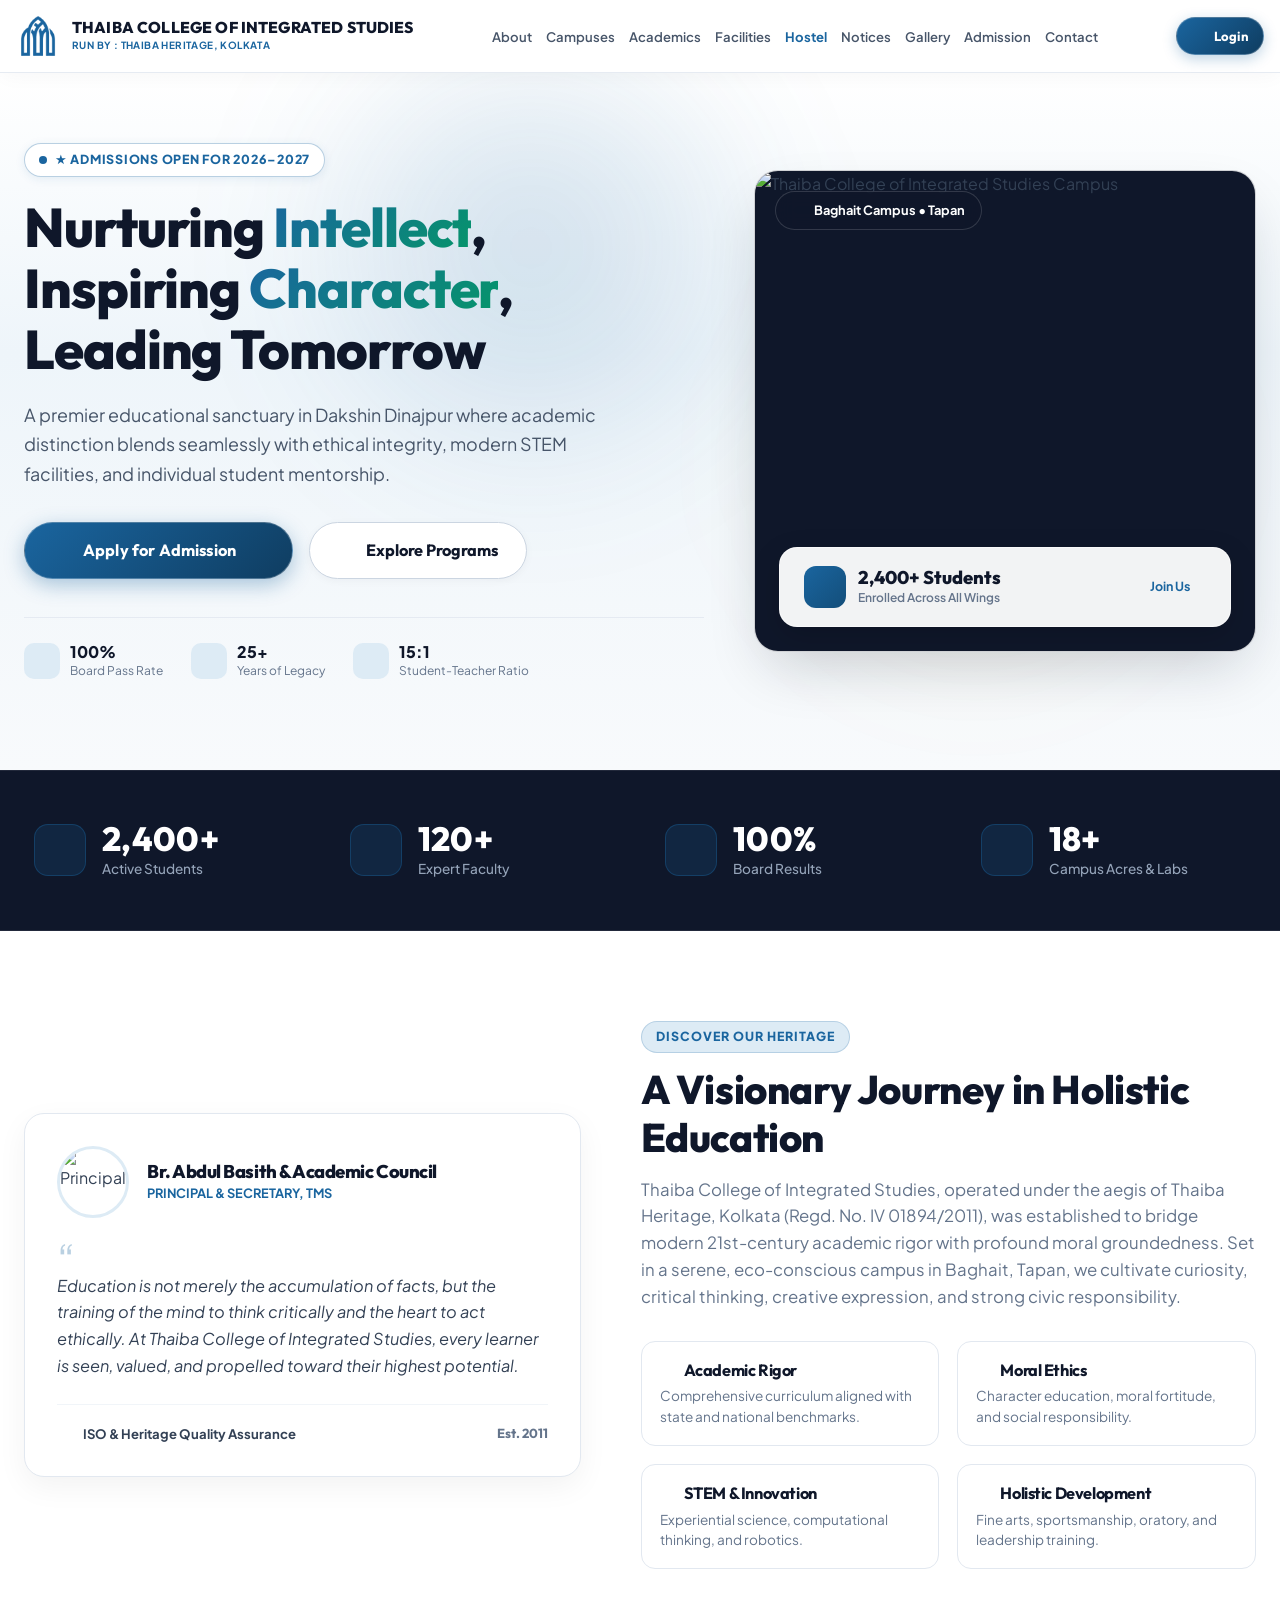
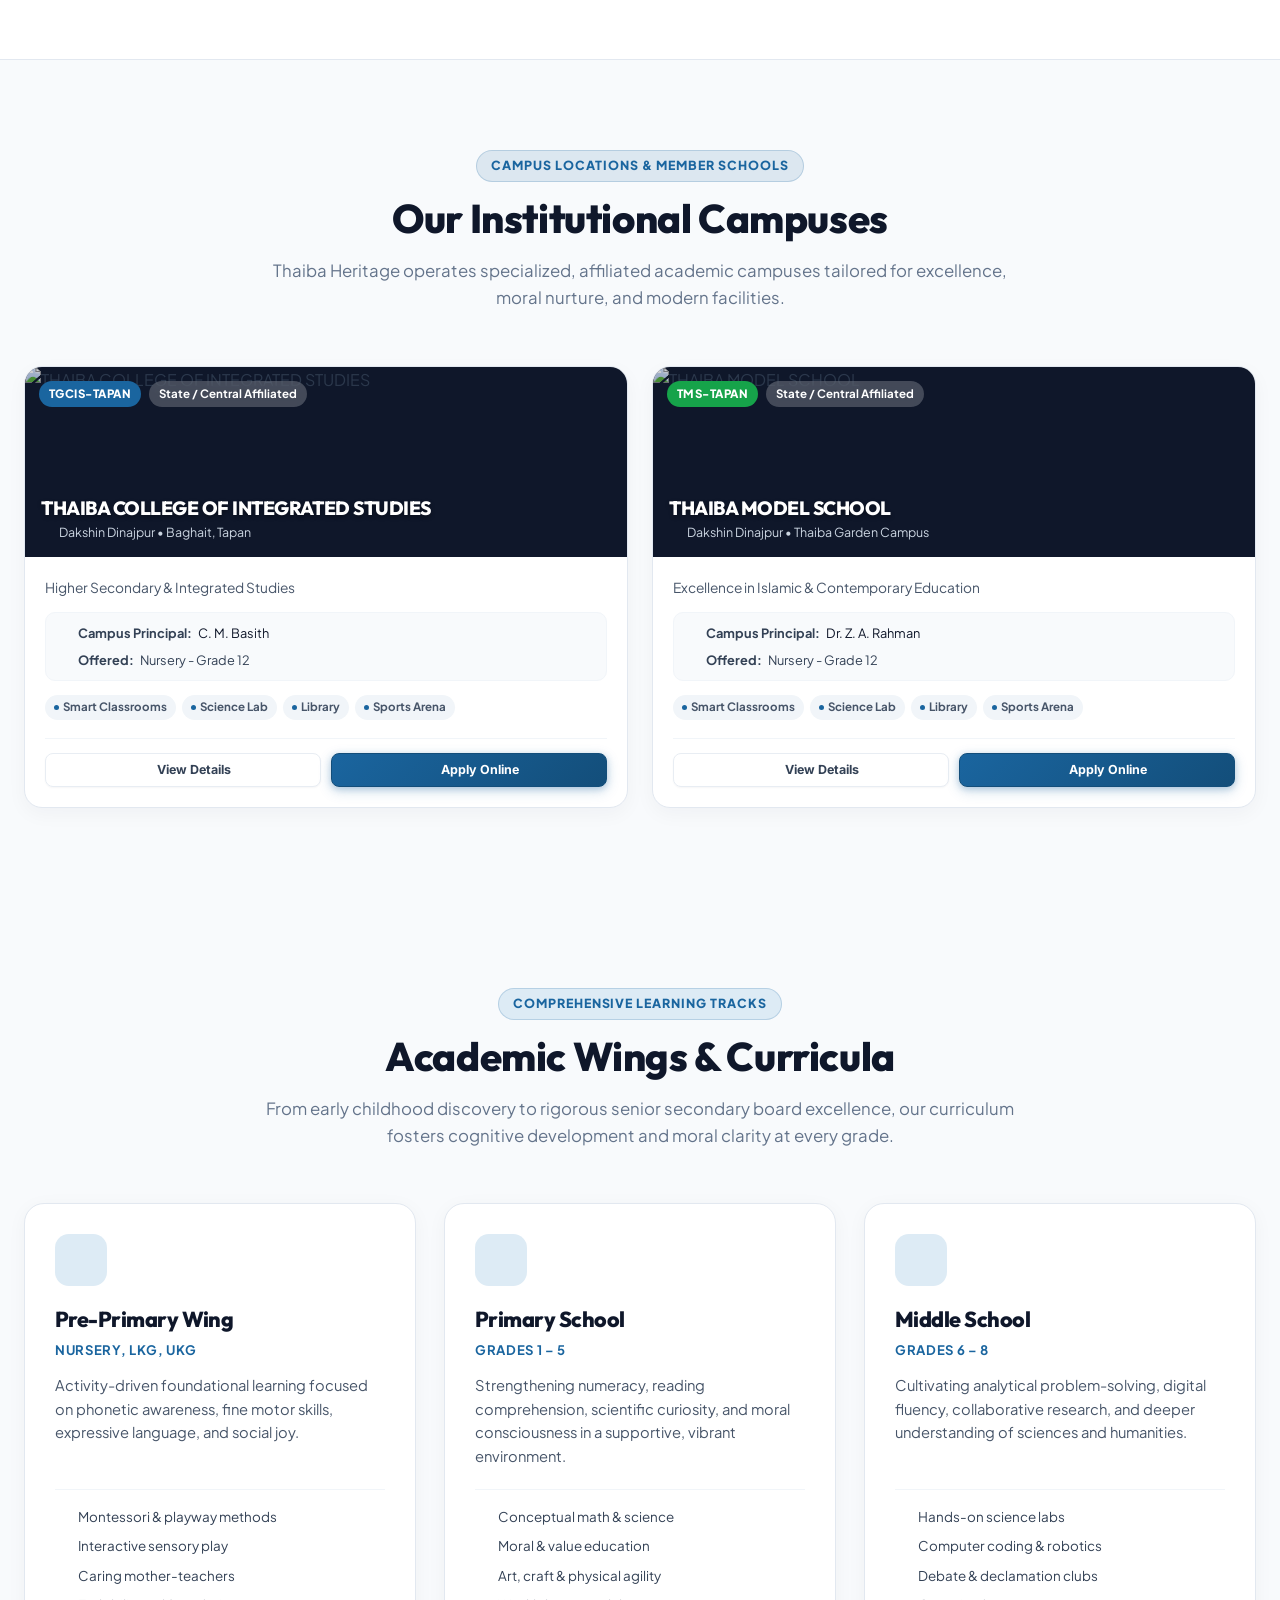
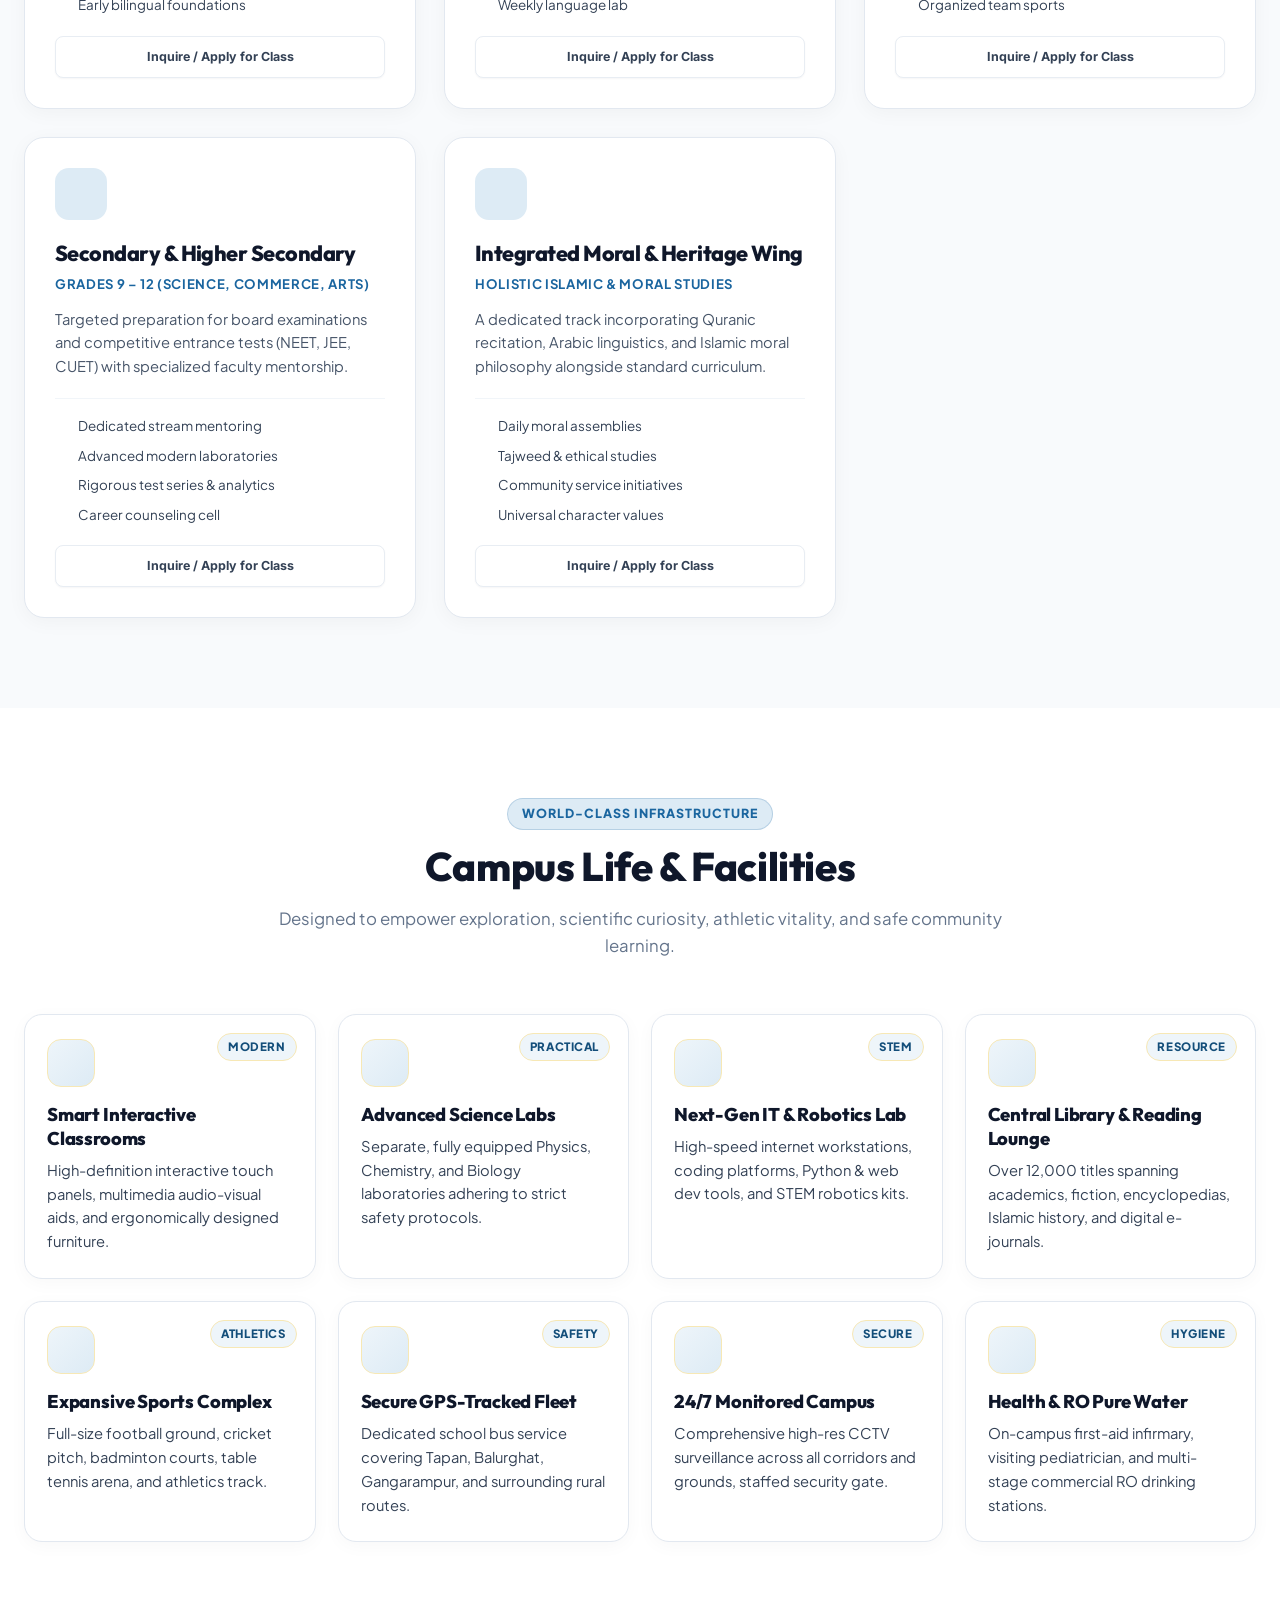
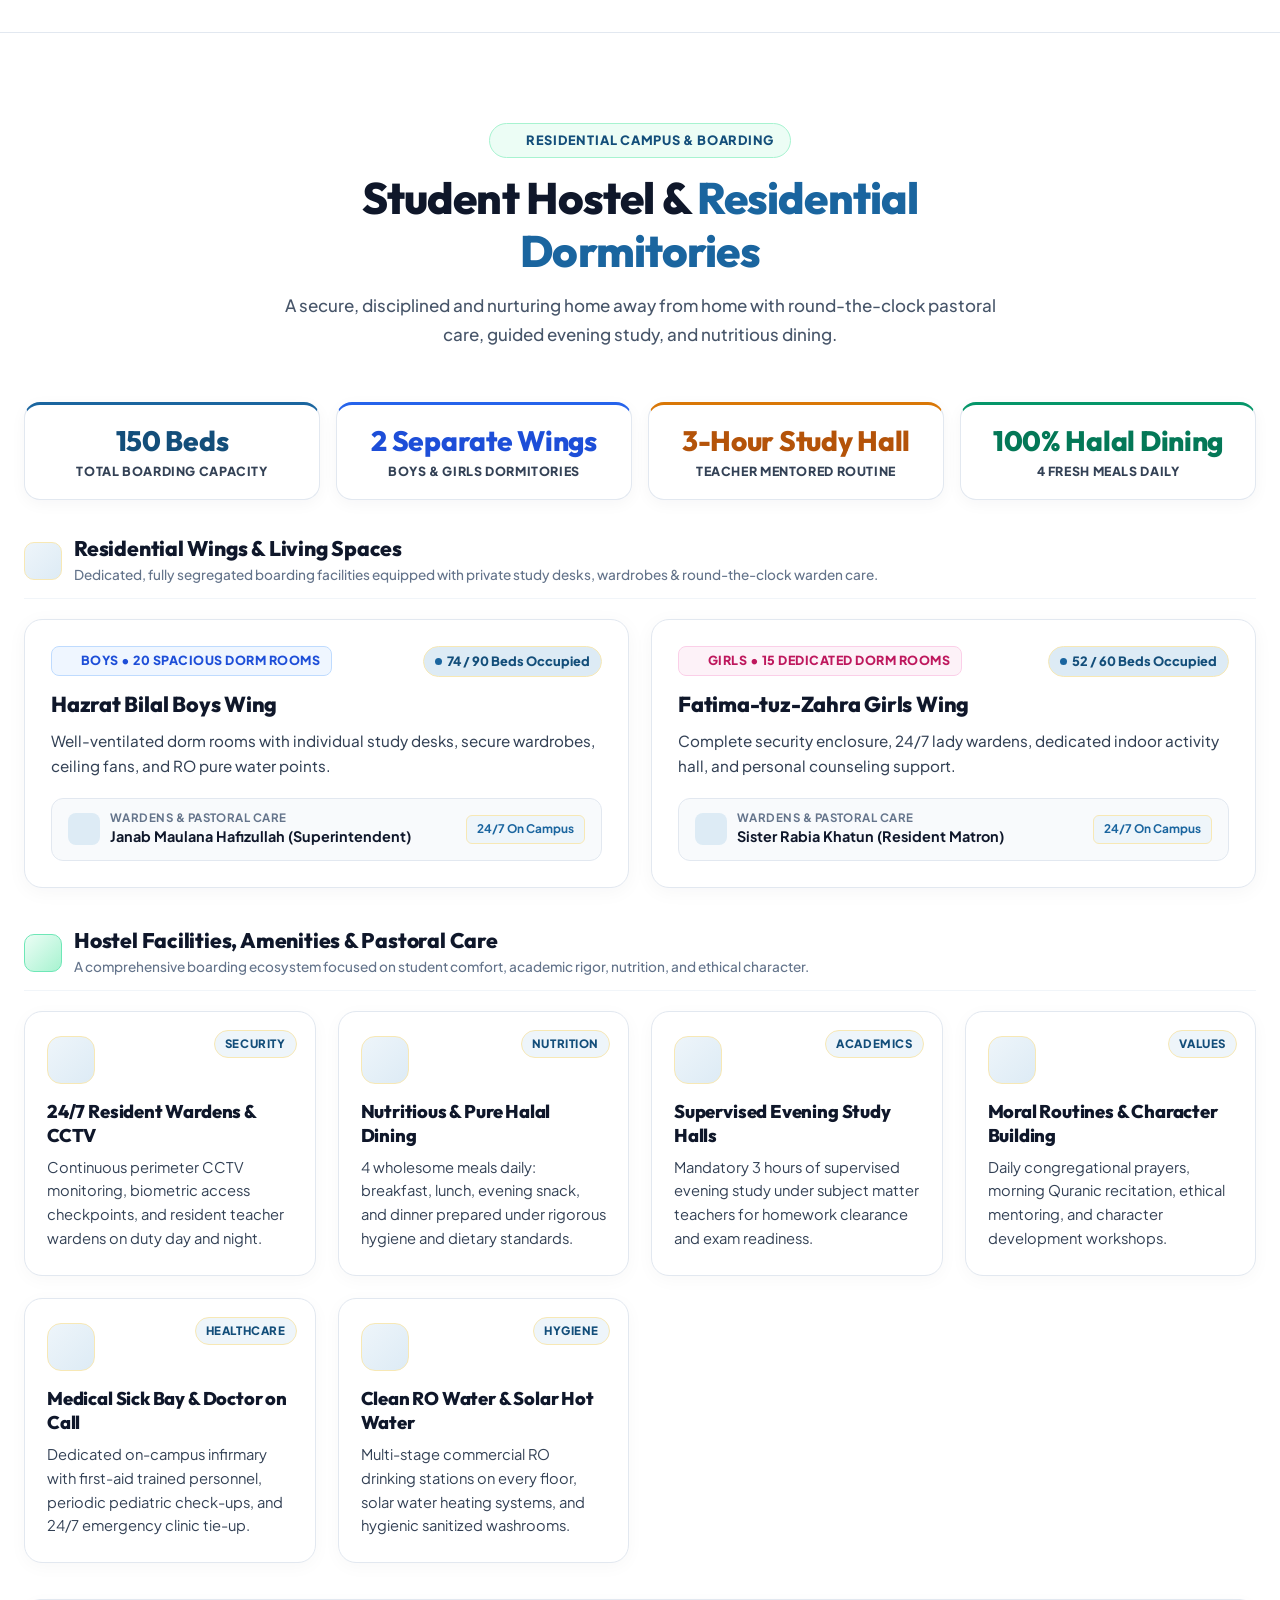
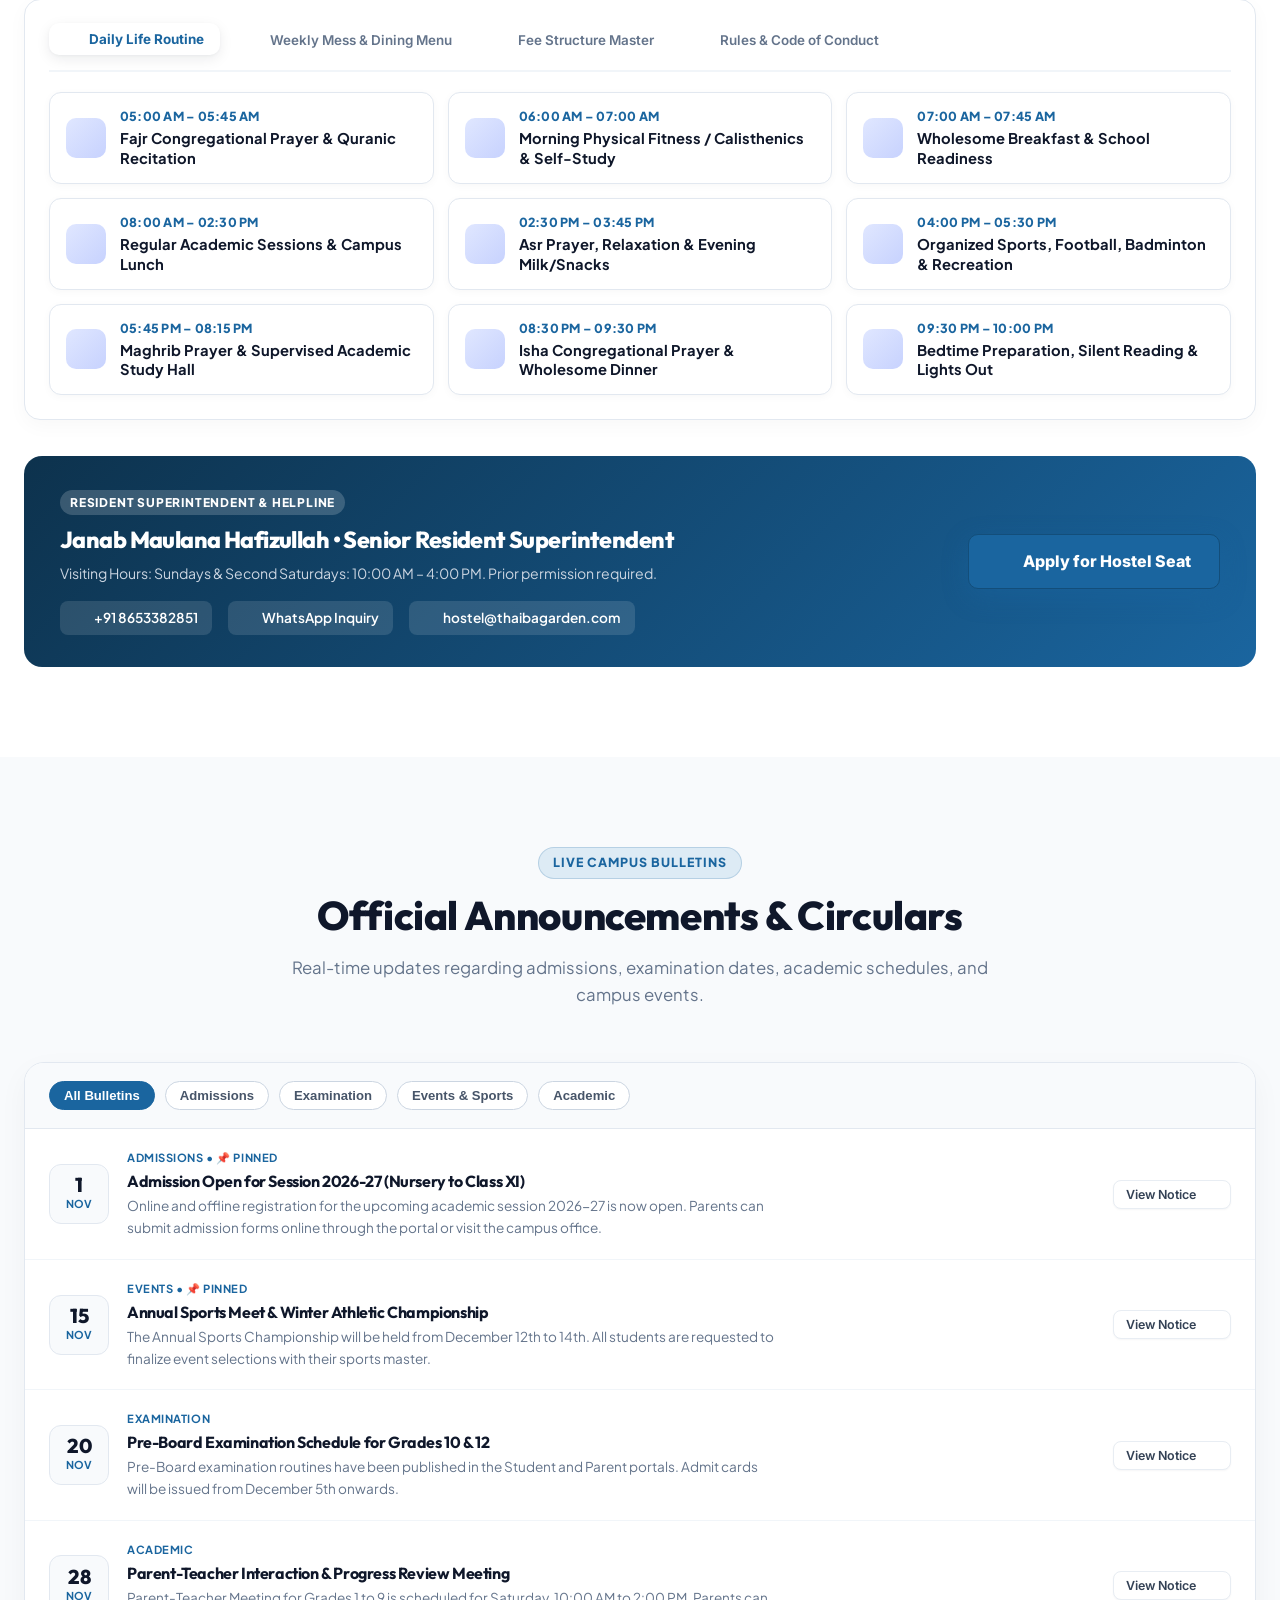
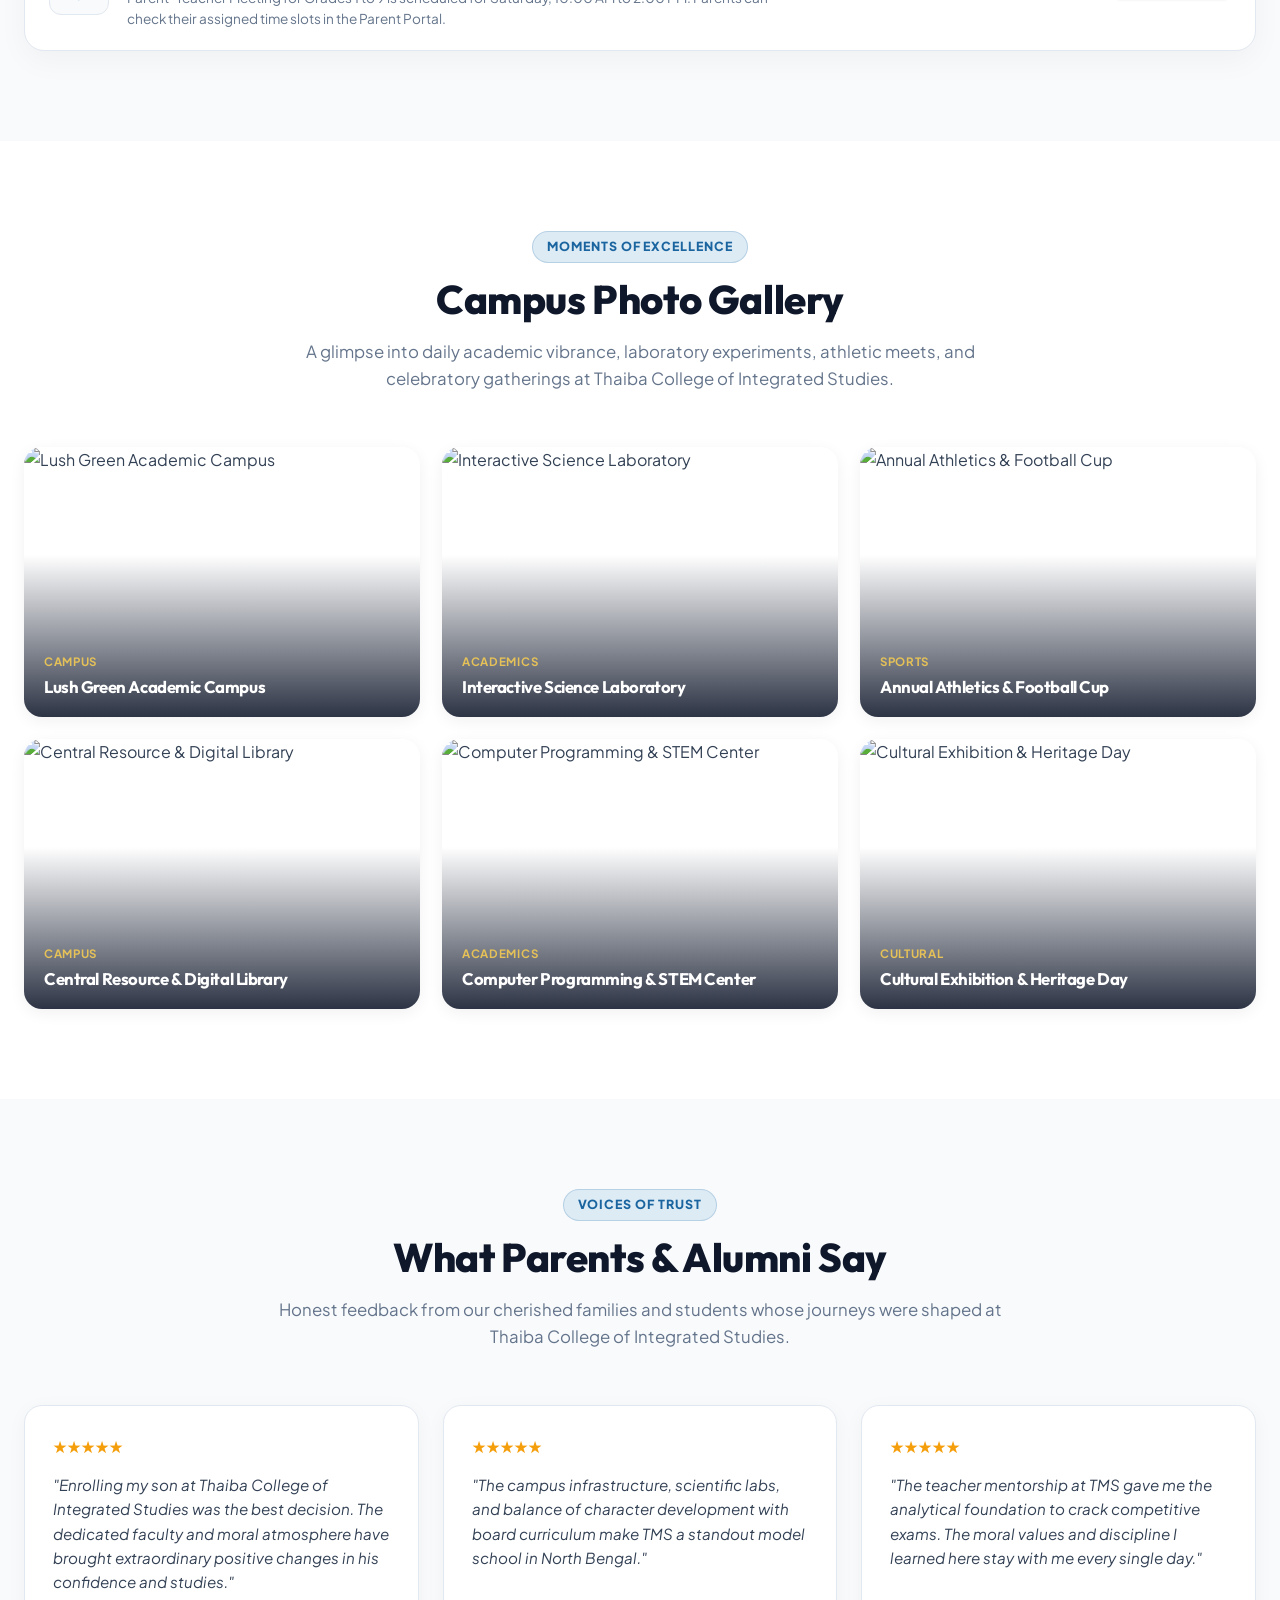
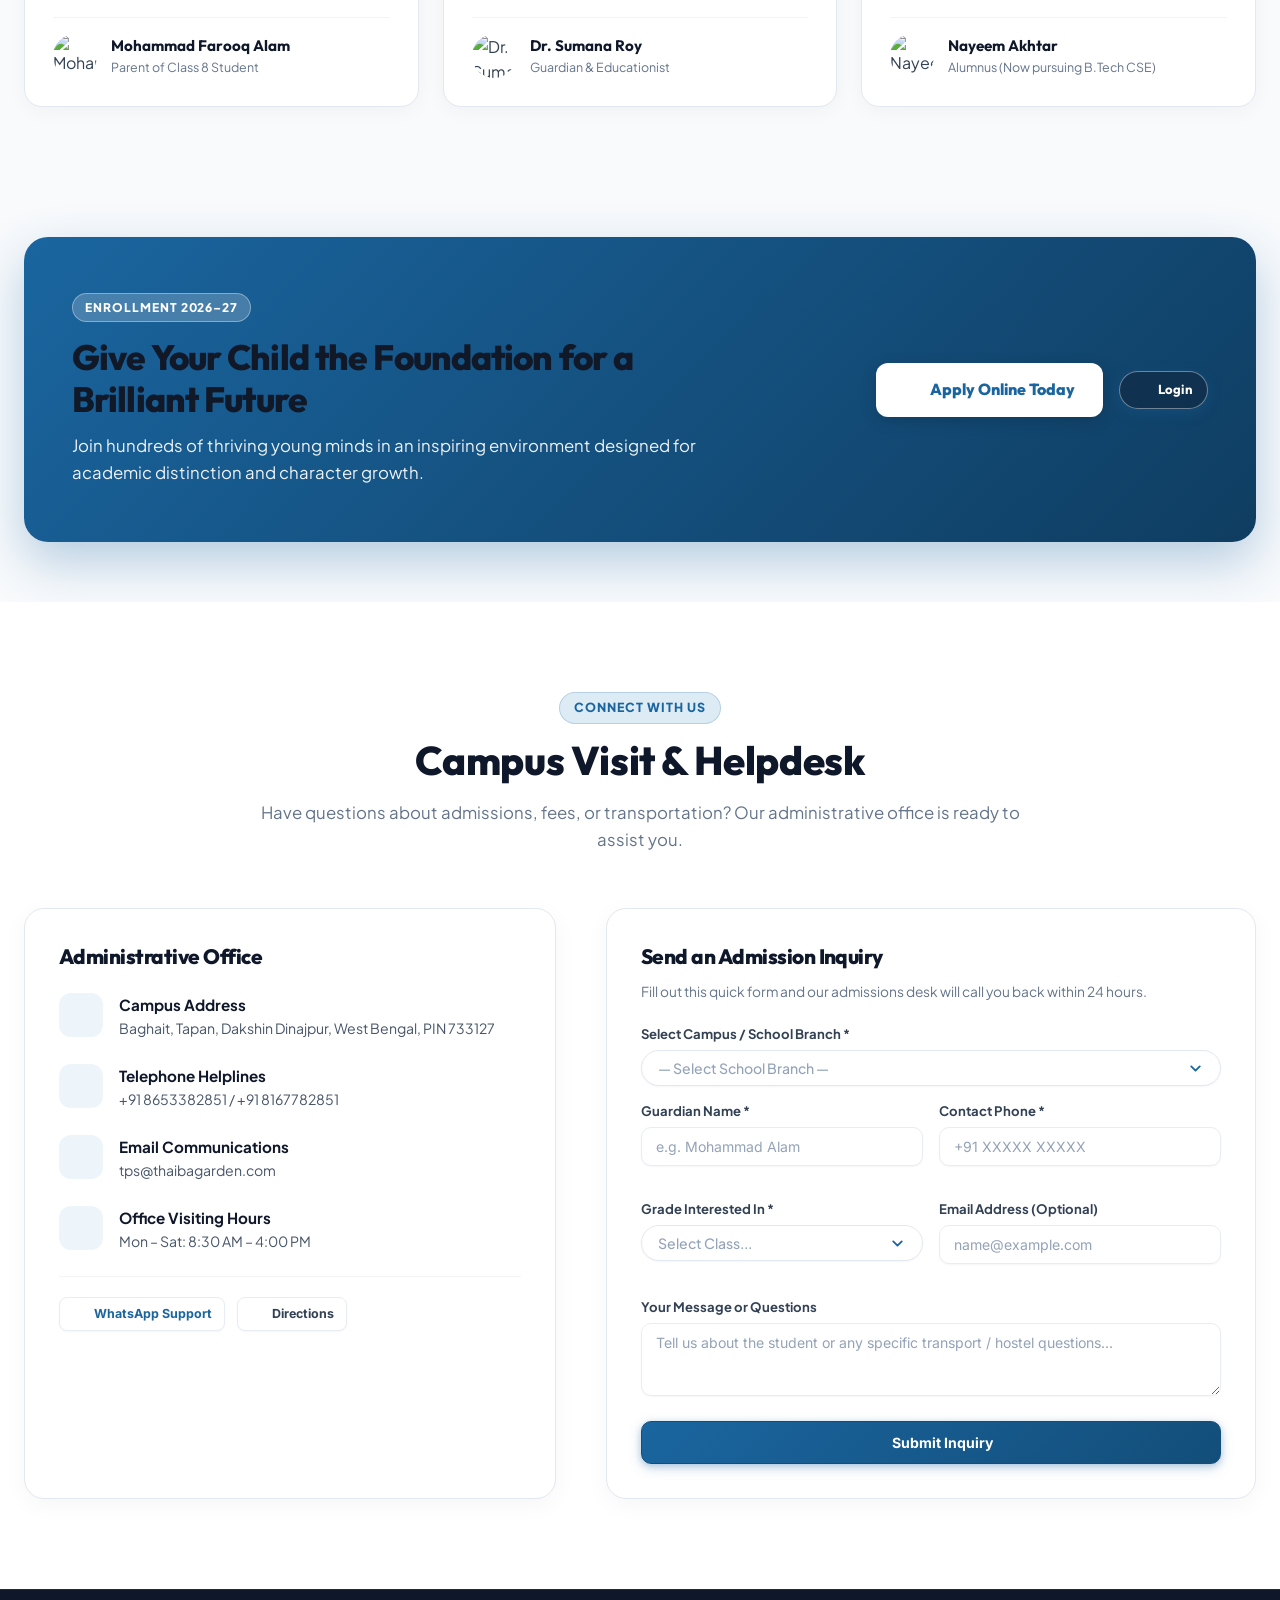
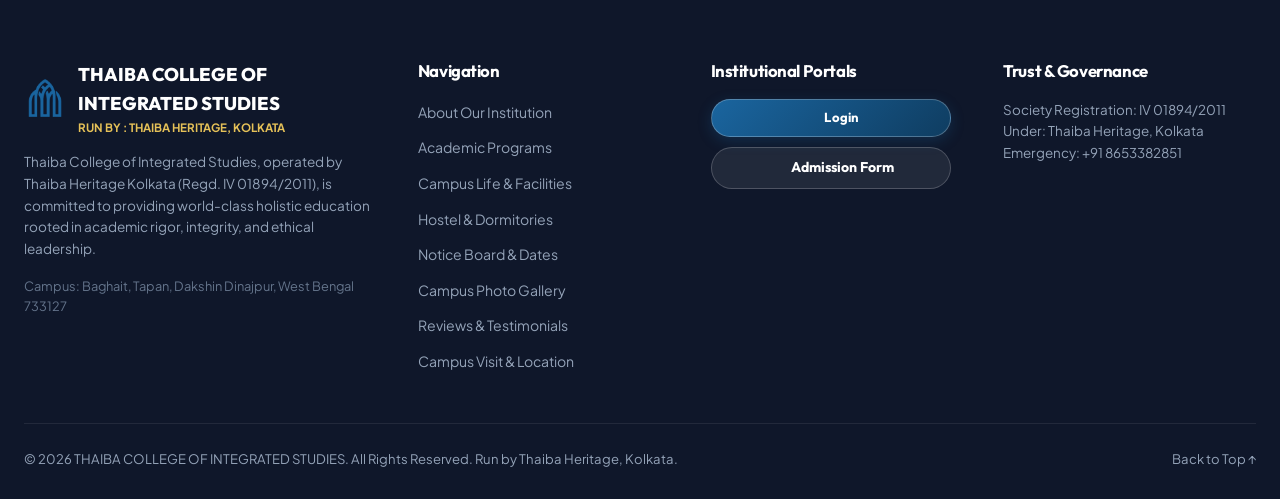
==== commit d62fcd66: "Fix website header layout, make central directorate light theme, add campus logo uploader, and redes" ====
--- a/index.html
+++ b/index.html
@@ -104,14 +104,16 @@
     }
 
     .inst-nav-inner {
-      max-width: 1320px;
+      max-width: 1440px;
+      width: 100%;
       margin: 0 auto;
-      padding: 0 28px;
+      padding: 0 24px;
       height: 72px;
       display: flex;
       align-items: center;
       justify-content: space-between;
-      gap: 24px;
+      gap: 16px;
+      box-sizing: border-box;
     }
 
     .inst-brand {
@@ -147,20 +149,20 @@
 
     .inst-brand-name {
       font-family: var(--font-display);
-      font-size: 1.18rem;
+      font-size: 1.05rem;
       font-weight: 800;
       color: #0f172a;
-      letter-spacing: 0.02em;
+      letter-spacing: 0.01em;
       line-height: 1.15;
       white-space: nowrap;
     }
 
     .inst-brand-tagline {
-      font-size: 0.68rem;
+      font-size: 0.65rem;
       font-weight: 700;
       color: var(--brand-theme-primary);
       text-transform: uppercase;
-      letter-spacing: 0.05em;
+      letter-spacing: 0.04em;
       white-space: nowrap;
       margin-top: 2px;
     }
@@ -168,18 +170,23 @@
     .inst-nav-links {
       display: flex;
       align-items: center;
-      gap: 24px;
+      gap: 12px;
       list-style: none;
+      margin: 0;
+      padding: 0;
+      flex-shrink: 1;
+      min-width: 0;
     }
 
     .inst-nav-links a {
       color: #475569;
       text-decoration: none;
-      font-size: 0.92rem;
+      font-size: 0.84rem;
       font-weight: 600;
       transition: color 0.2s, transform 0.2s;
       position: relative;
-      padding: 6px 0;
+      padding: 6px 2px;
+      white-space: nowrap;
     }
 
     .inst-nav-links a:hover {
@@ -217,12 +224,12 @@
       gap: 8px;
       background: linear-gradient(135deg, var(--brand-theme-primary) 0%, var(--brand-theme-dark) 100%);
       color: #ffffff !important;
-      padding: 0 24px;
-      height: 42px;
+      padding: 0 18px;
+      height: 40px;
       border-radius: 9999px;
       font-family: var(--font-display);
       font-weight: 700;
-      font-size: 0.92rem;
+      font-size: 0.85rem;
       letter-spacing: 0.02em;
       text-decoration: none;
       box-shadow: 0 4px 14px rgba(26, 101, 159, 0.28);
@@ -1539,13 +1546,25 @@
       color: var(--brand-theme-primary);
     }
 
-    /* Upgraded Allover Mobile Responsiveness */
-    @media (max-width: 1160px) {
+    /* Upgraded Refined Header & Layout Responsiveness */
+    @media (max-width: 1360px) {
+      .inst-nav-inner { padding: 0 16px; gap: 12px; }
+      .inst-brand-name { font-size: 0.98rem; }
+      .inst-brand-tagline { font-size: 0.62rem; }
       .inst-nav-links { gap: 10px; }
-      .inst-nav-links a { font-size: 0.84rem; padding: 6px 6px; }
-    }
-
-    @media (max-width: 1024px) {
+      .inst-nav-links a { font-size: 0.82rem; padding: 5px 2px; }
+      .btn-inst-login { padding: 0 14px; height: 38px; font-size: 0.82rem; }
+      #nav-testimonials-link { display: none !important; }
+    }
+
+    @media (max-width: 1240px) {
+      .inst-brand-name { font-size: 0.94rem; }
+      .inst-nav-links { gap: 8px; }
+      .inst-nav-links a { font-size: 0.80rem; }
+      #nav-gallery-link { display: none !important; }
+    }
+
+    @media (max-width: 1120px) {
       .inst-nav-links { display: none !important; }
       .mobile-menu-toggle { display: inline-flex !important; }
       .inst-hero-inner { grid-template-columns: 1fr; gap: 36px; }
